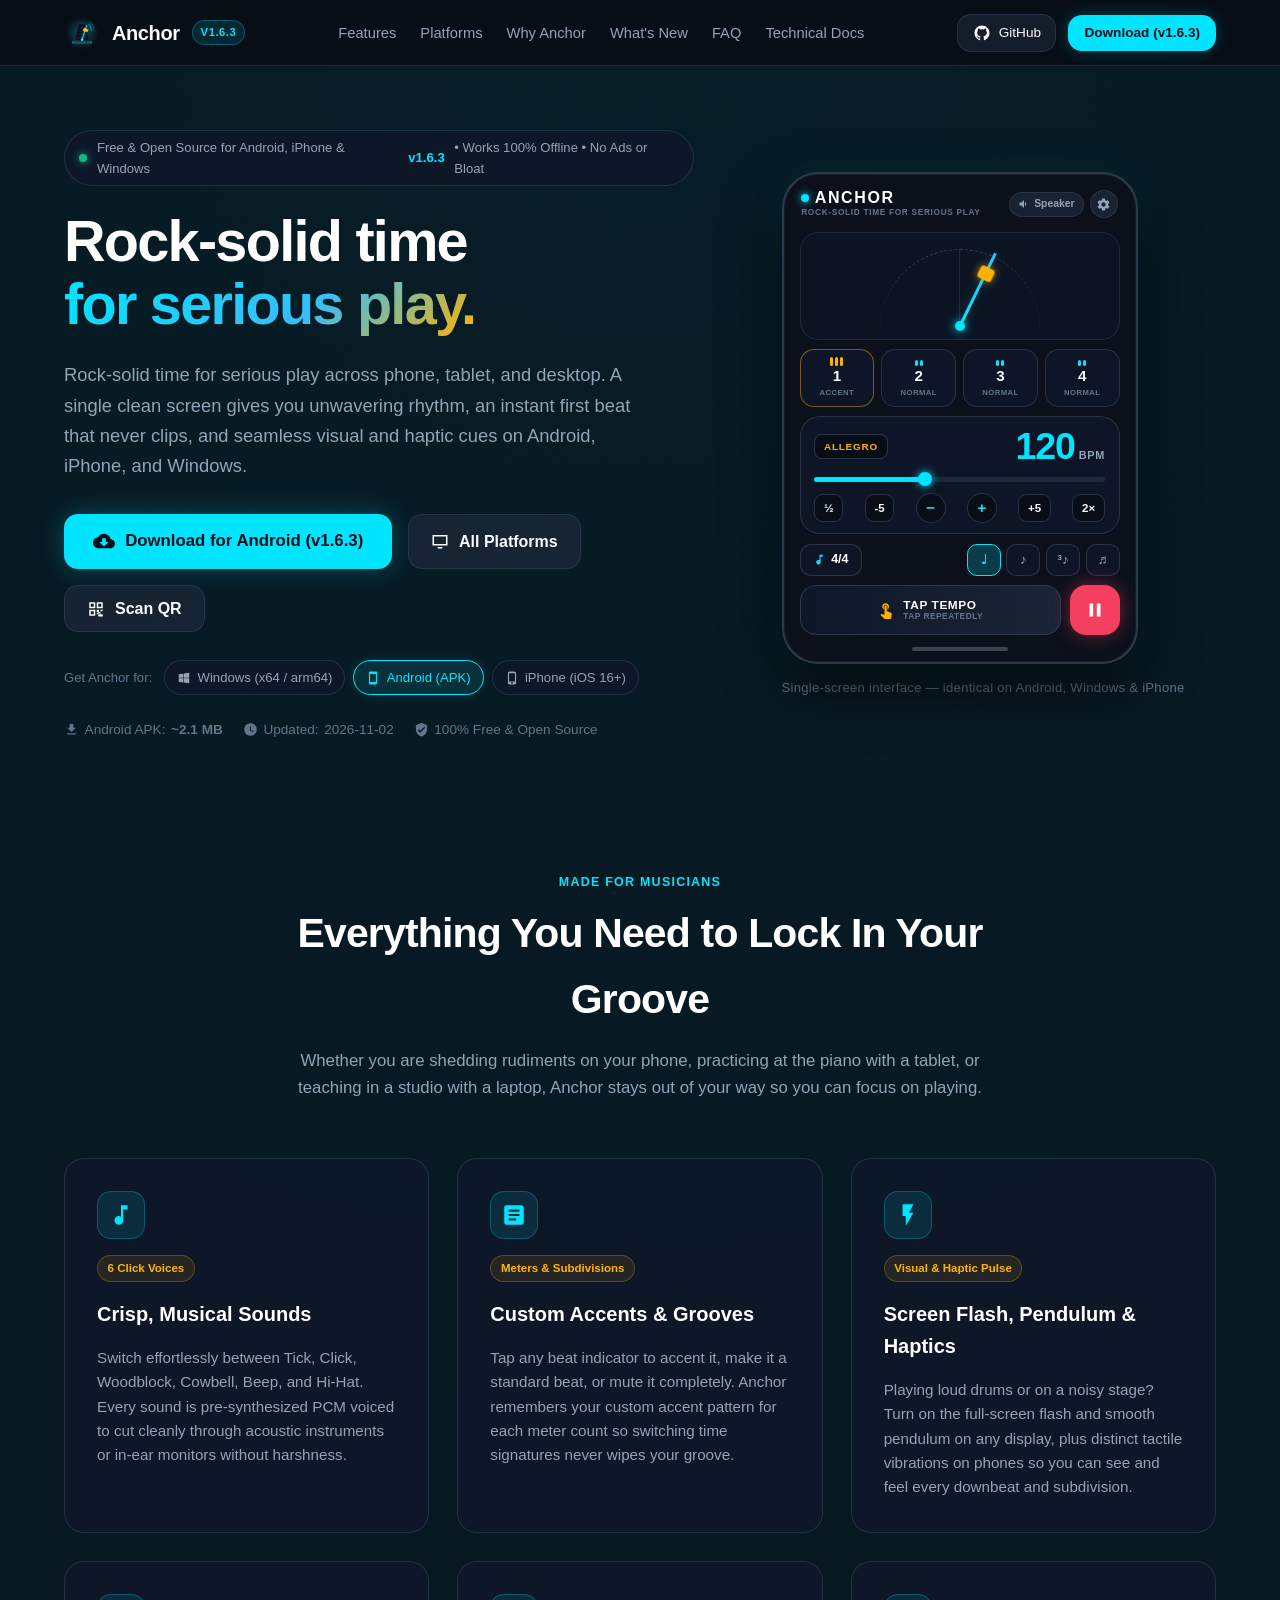
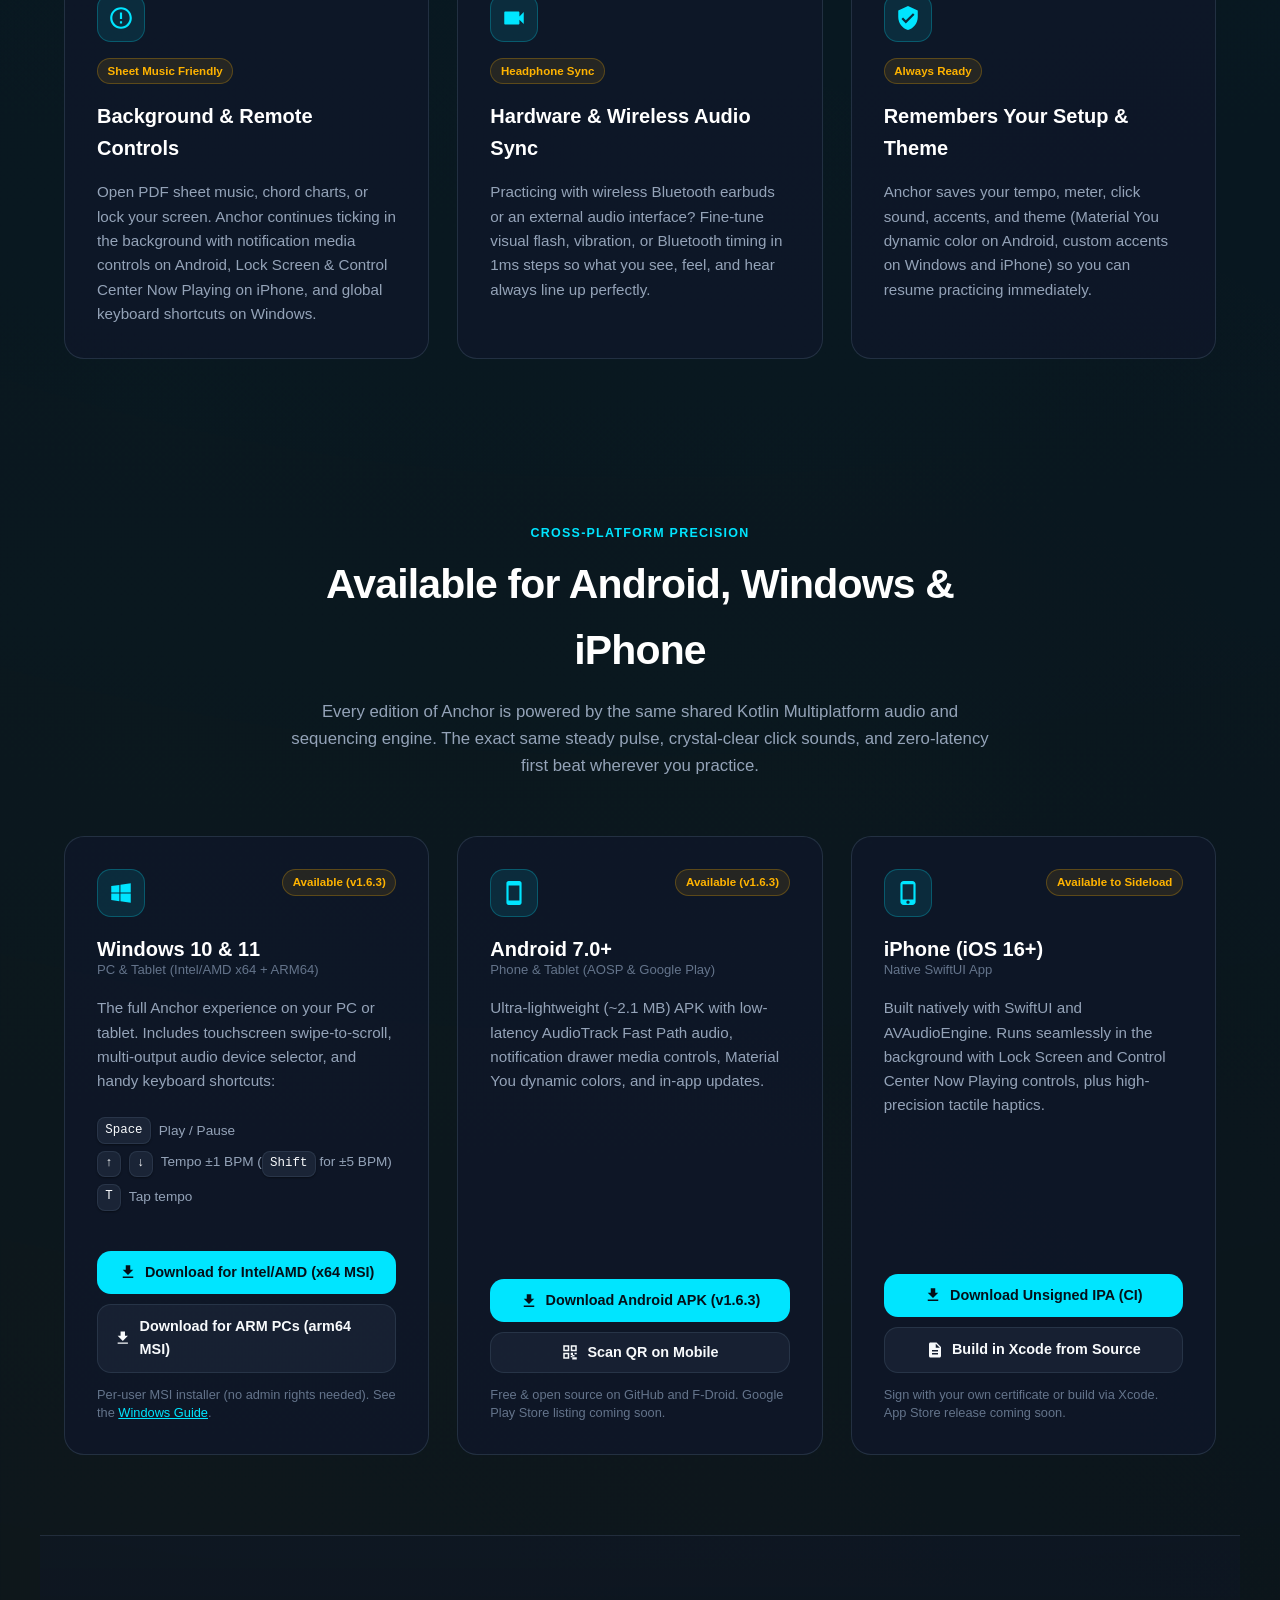
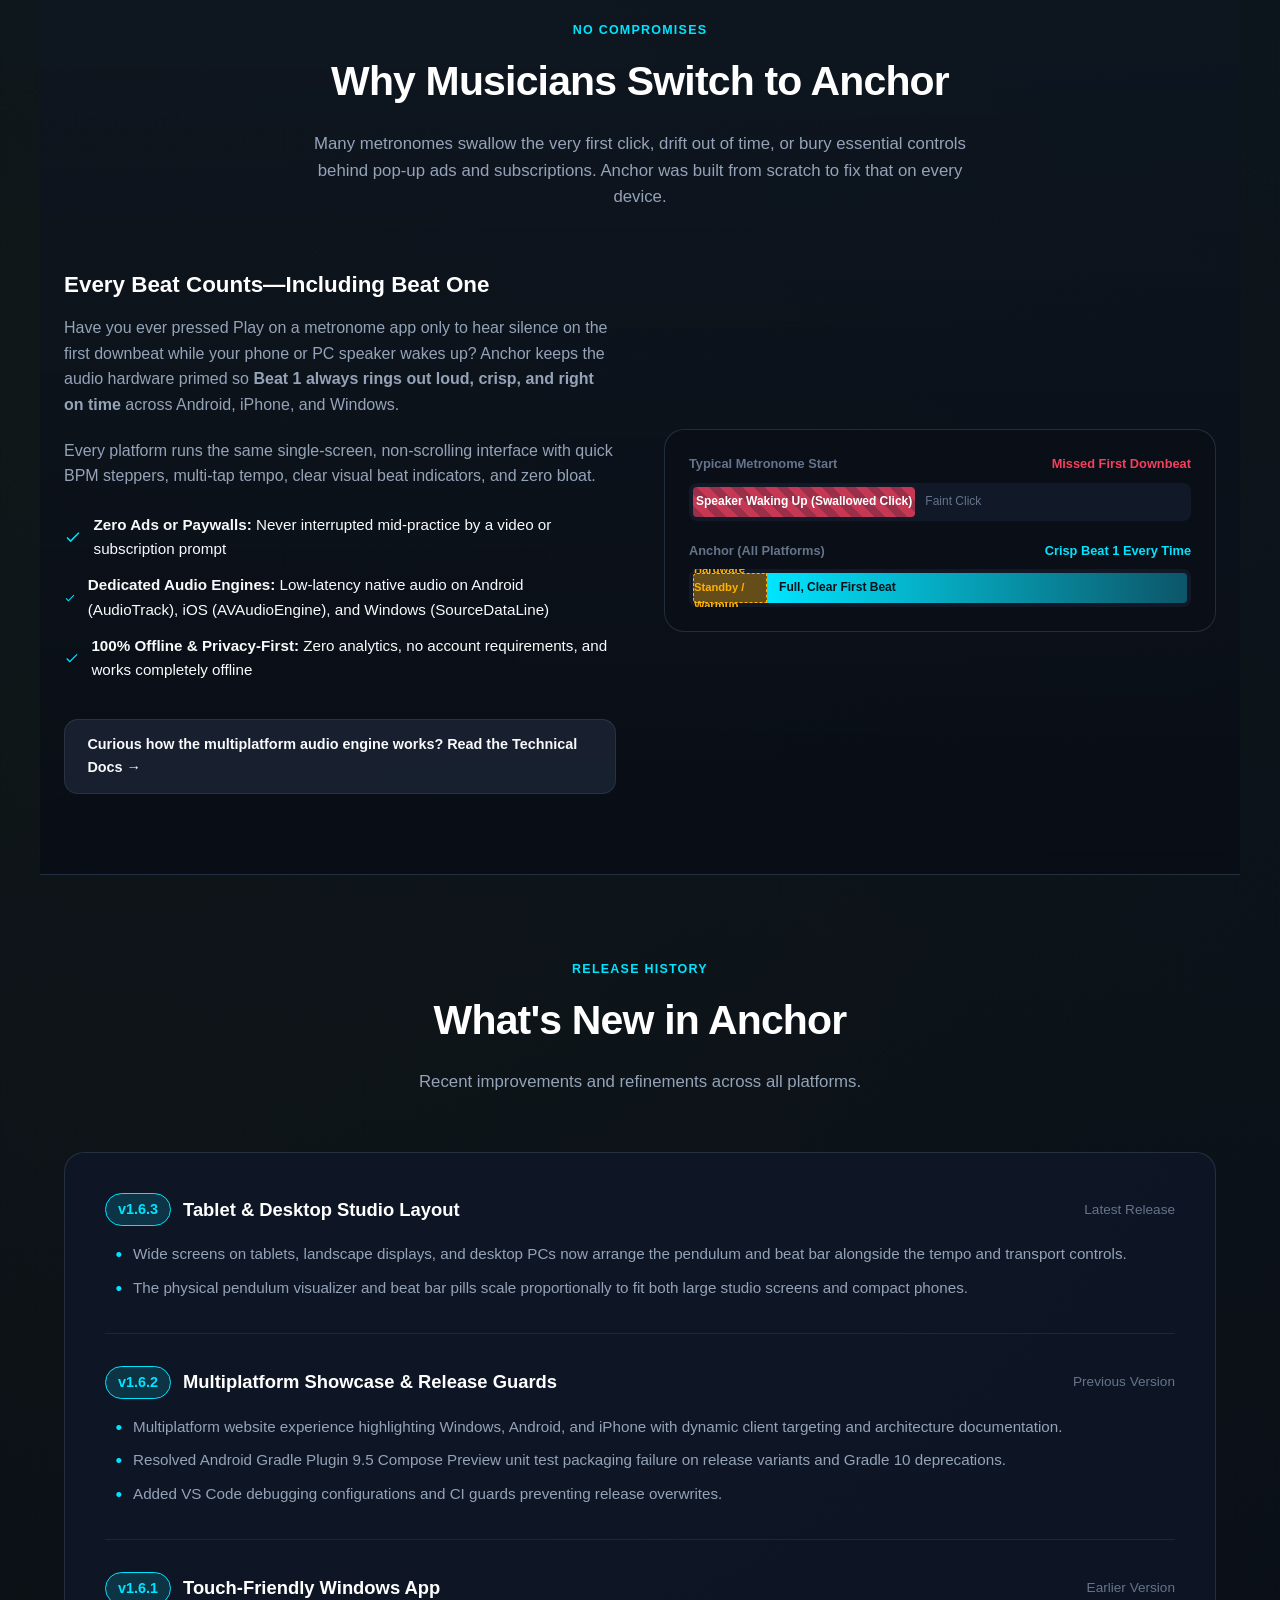
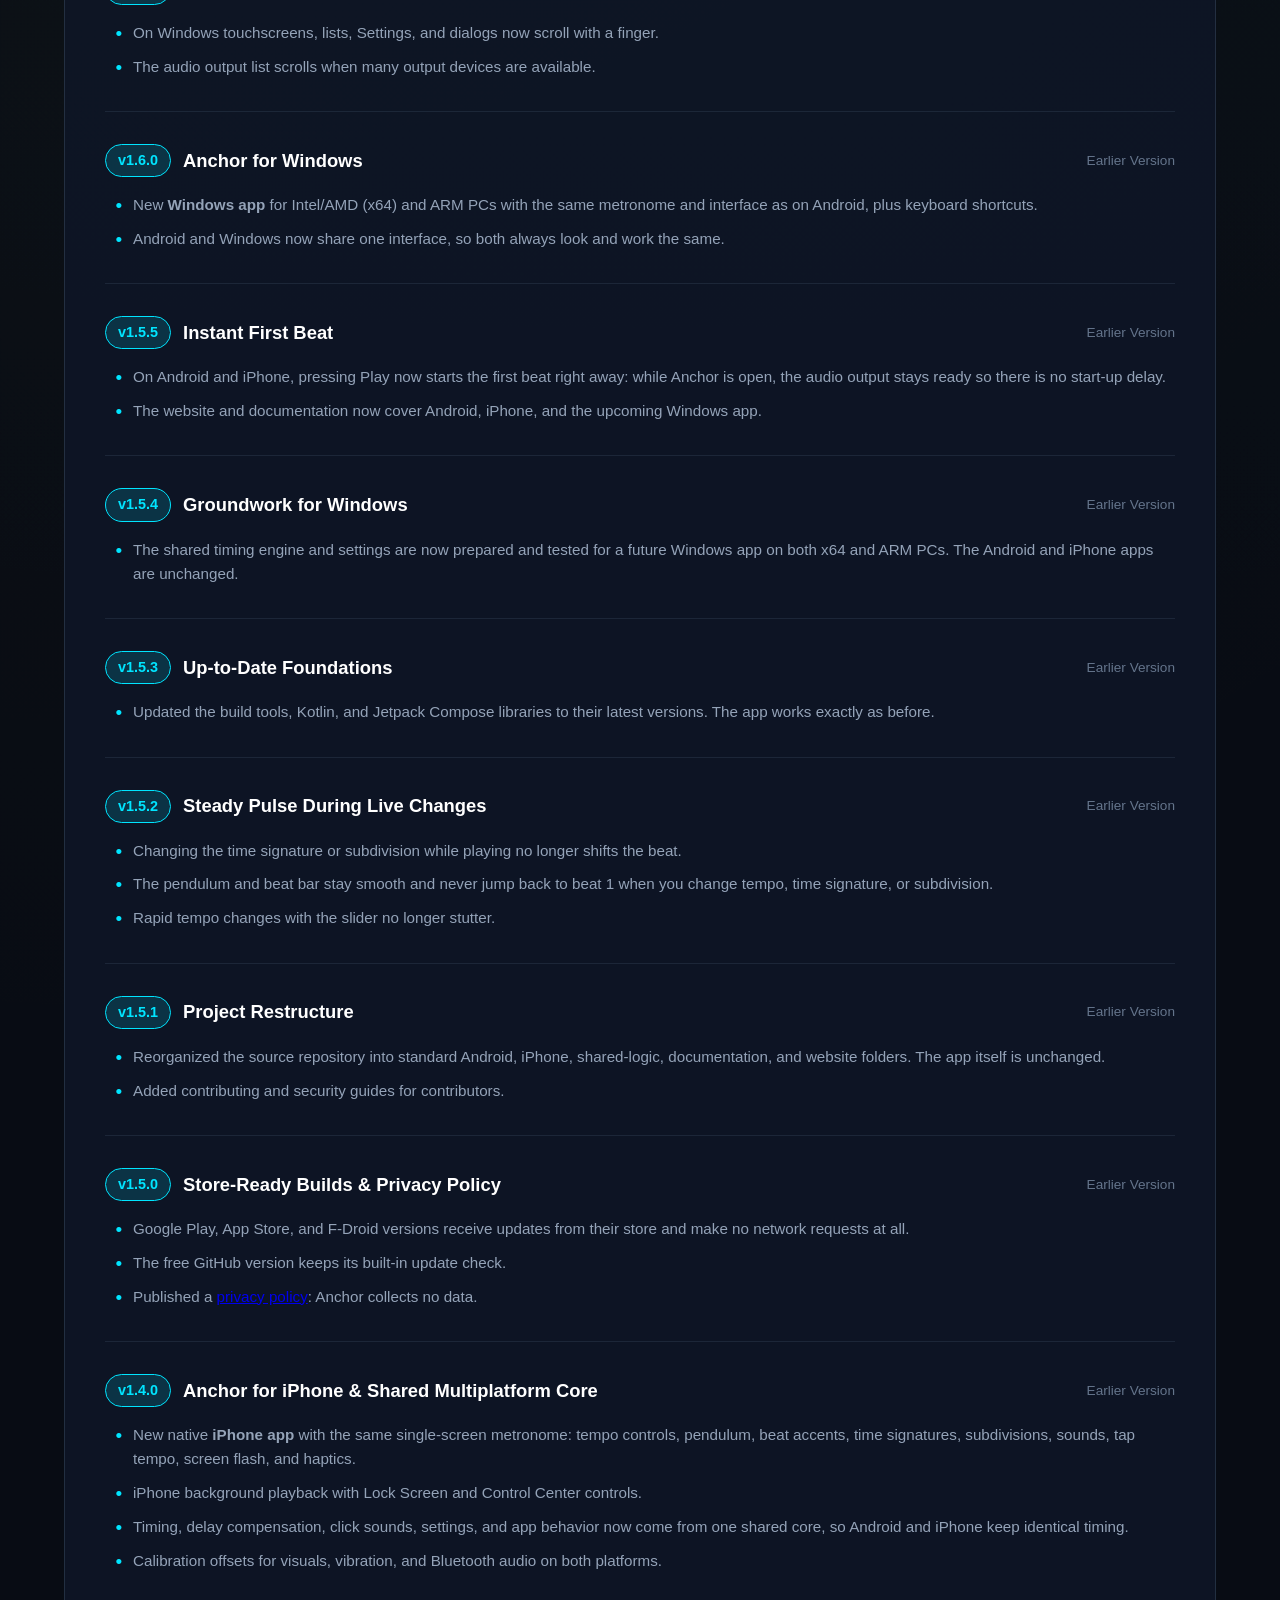
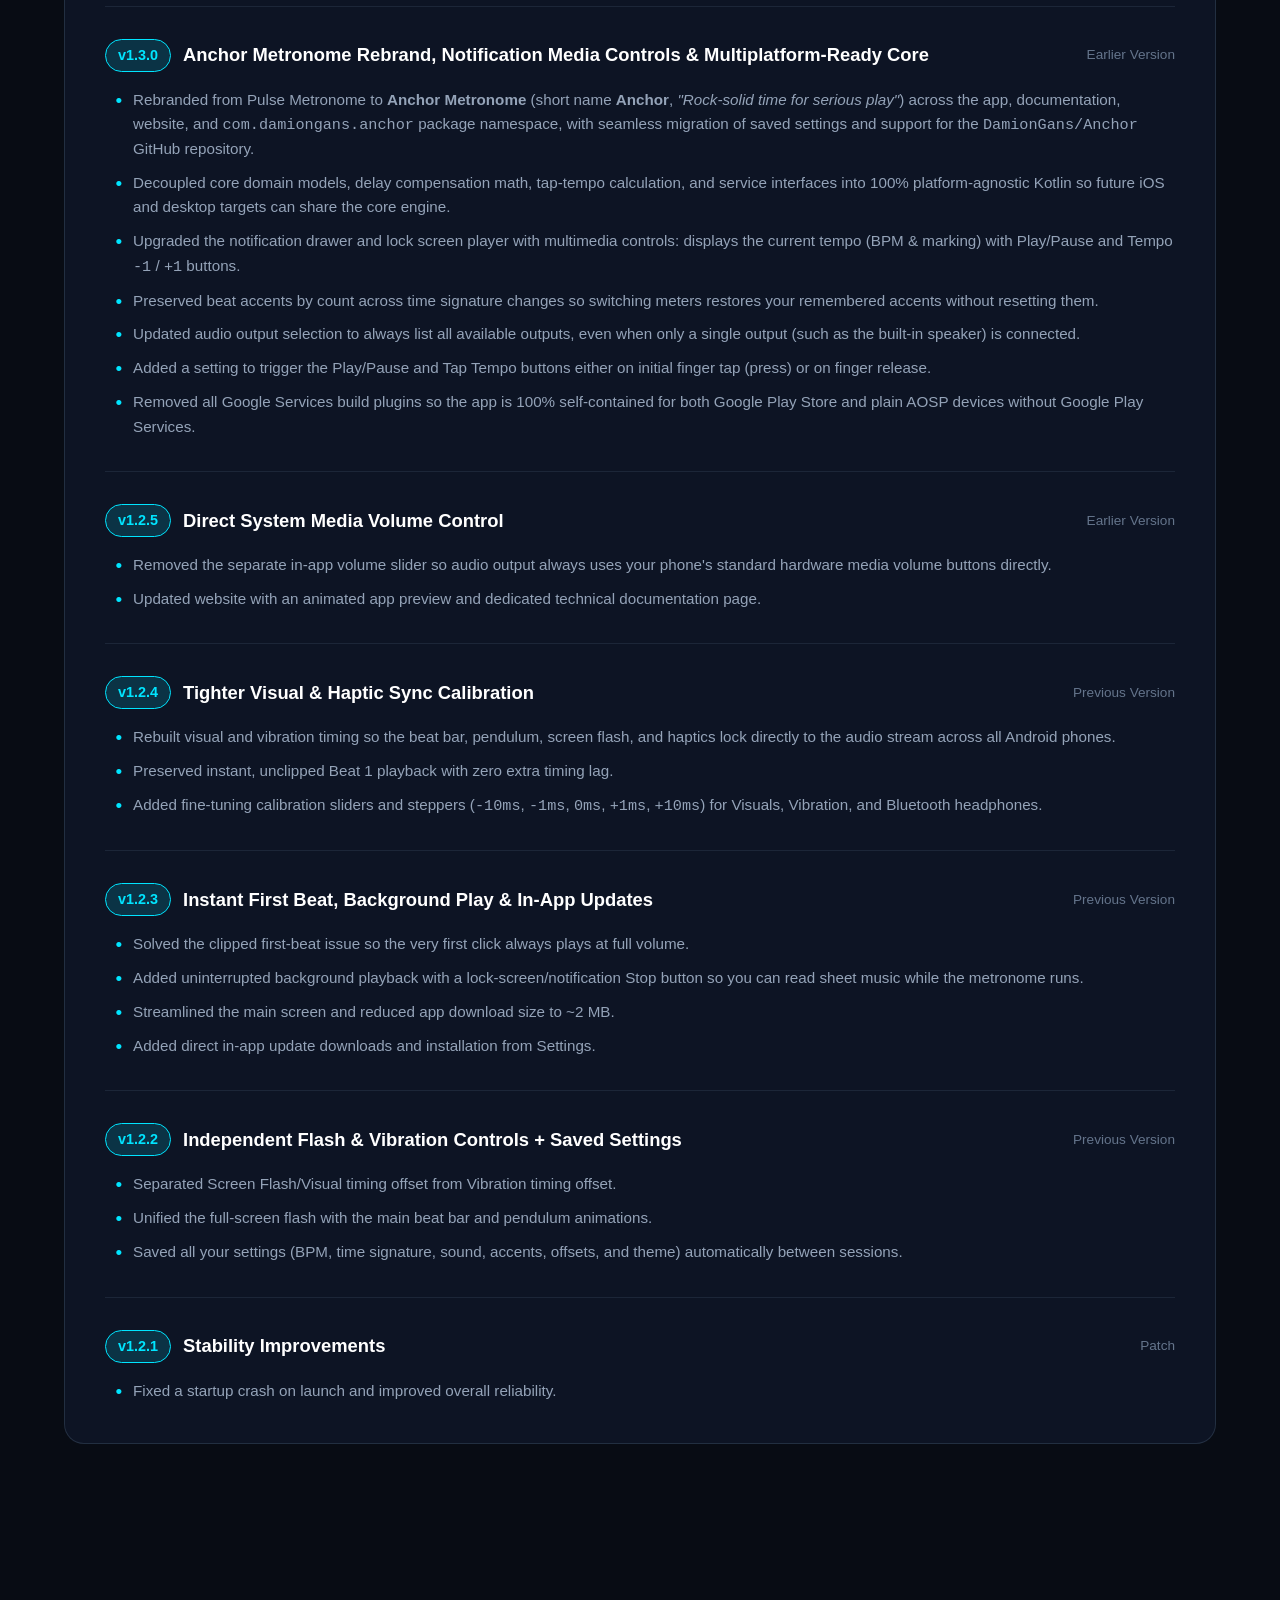
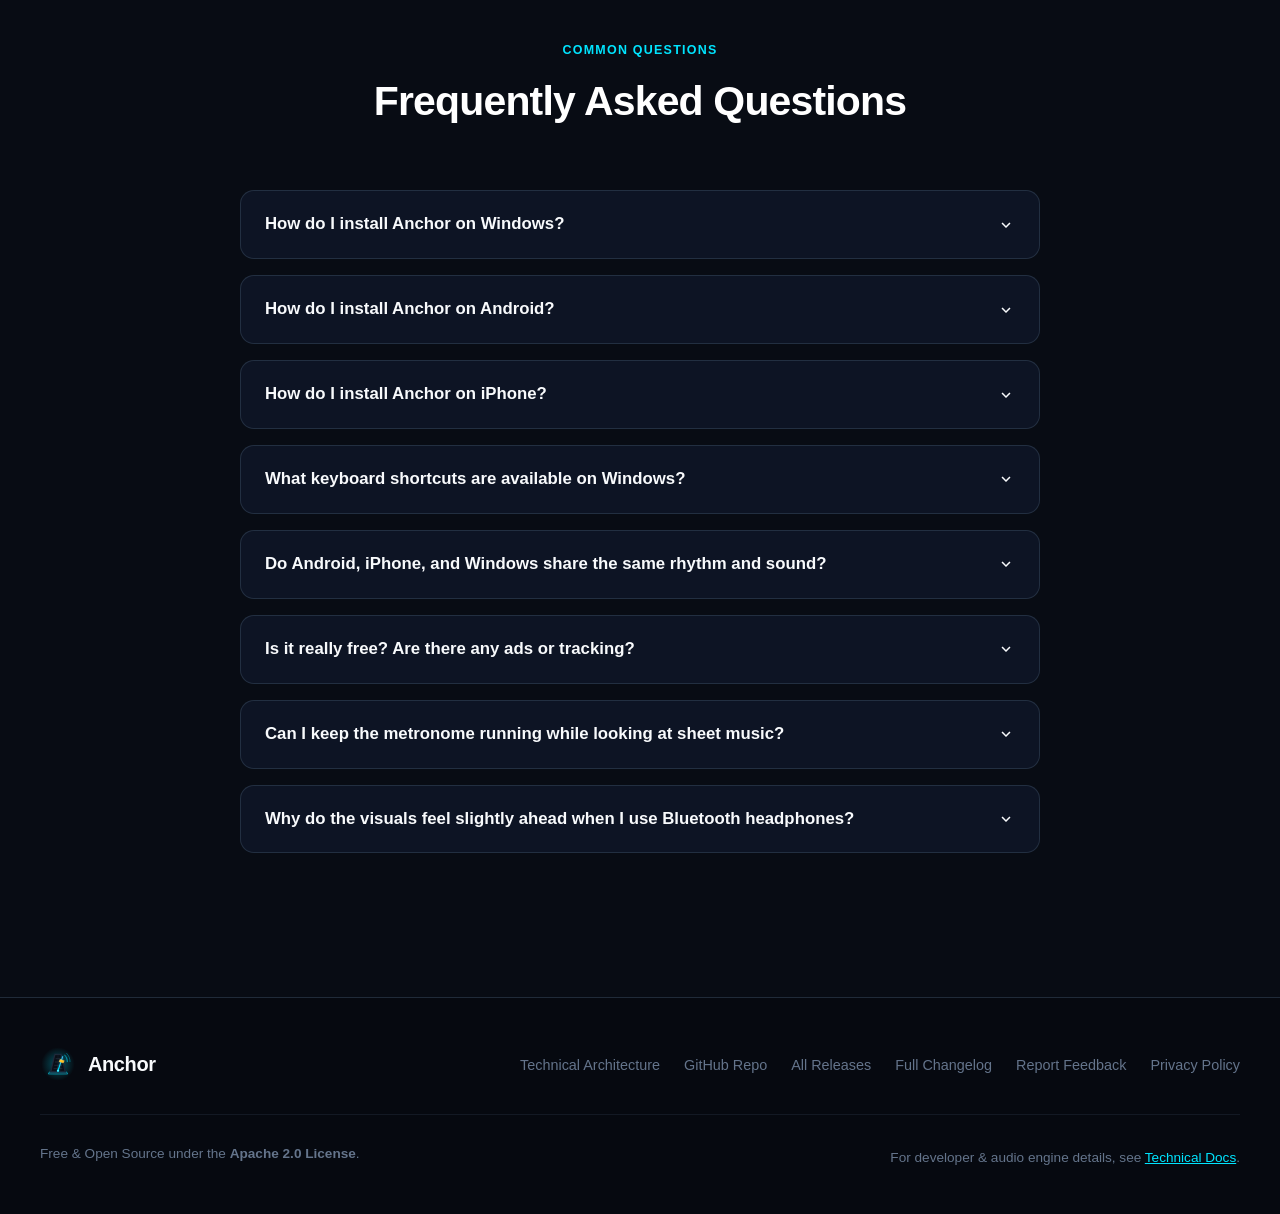
==== website/index.html @ 09582729 "feat(ui): responsive two-pane studio layout for tablets and desktops (v1.6.3)" ====
<!DOCTYPE html>
<html lang="en">
<head>
  <meta charset="UTF-8">
  <meta name="viewport" content="width=device-width, initial-scale=1.0">
  <title>Anchor Metronome | Rock-solid time for serious play</title>
  
  <meta name="description" content="Rock-solid time for serious play. Anchor Metronome is a clean, high-precision metronome for Android, iPhone, and Windows with instant first beat, 6 click voices, pendulum, screen flash, haptics, and wireless headphone sync.">
  <meta name="keywords" content="anchor metronome, anchor, metronome, android metronome, iphone metronome, ios metronome, windows metronome, musician, drummer, guitar, piano, practice, bpm, tap tempo, rhythm, ad-free metronome, aosp">
  <meta name="theme-color" content="#080C14">
  
  <!-- Open Graph / Social Sharing -->
  <meta property="og:type" content="website">
  <meta property="og:title" content="Anchor Metronome — Rock-solid time for serious play">
  <meta property="og:description" content="Rock-solid time for serious play across Android, iPhone, and Windows. No ads, no clutter, no missed first beats.">
  <meta property="og:image" content="assets/anchor-logo.svg">
  
  <!-- Favicon -->
  <link rel="icon" type="image/svg+xml" href="assets/favicon.svg">
  <link rel="stylesheet" href="style.css">
</head>
<body>

  <!-- ========================================================================
       Top Navigation Bar
       ======================================================================== -->
  <header class="navbar">
    <div class="nav-container">
      <a href="#" class="brand">
        <img src="assets/anchor-logo.svg" alt="Anchor Logo" class="brand-icon">
        <span>Anchor</span>
        <span class="brand-tag">v1.6.3</span>
      </a>

      <nav>
        <ul class="nav-links">
          <li><a href="#features" class="nav-link">Features</a></li>
          <li><a href="#platforms" class="nav-link">Platforms</a></li>
          <li><a href="#why-anchor" class="nav-link">Why Anchor</a></li>
          <li><a href="#changelog" class="nav-link">What's New</a></li>
          <li><a href="#faq" class="nav-link">FAQ</a></li>
          <li><a href="architecture.html" class="nav-link">Technical Docs</a></li>
        </ul>
      </nav>

      <div class="nav-actions">
        <a href="https://github.com/DamionGans/Anchor" target="_blank" rel="noopener noreferrer" class="btn-github">
          <svg width="18" height="18" viewBox="0 0 24 24" fill="currentColor">
            <path fill-rule="evenodd" clip-rule="evenodd" d="M12 2C6.477 2 2 6.484 2 12.017c0 4.425 2.865 8.18 6.839 9.504.5.092.682-.217.682-.483 0-.237-.008-.868-.013-1.703-2.782.605-3.369-1.343-3.369-1.343-.454-1.158-1.11-1.466-1.11-1.466-.908-.62.069-.608.069-.608 1.003.07 1.53 1.032 1.53 1.032.892 1.53 2.341 1.088 2.91.832.092-.647.35-1.088.636-1.338-2.22-.253-4.555-1.113-4.555-4.951 0-1.093.39-1.988 1.029-2.688-.103-.253-.446-1.272.098-2.65 0 0 .84-.27 2.75 1.026A9.564 9.564 0 0112 6.844c.85.004 1.705.115 2.504.337 1.909-1.296 2.747-1.027 2.747-1.027.546 1.379.202 2.398.1 2.651.64.7 1.028 1.595 1.028 2.688 0 3.848-2.339 4.695-4.566 4.943.359.309.678.92.678 1.855 0 1.338-.012 2.419-.012 2.747 0 .268.18.58.688.482A10.019 10.019 0 0022 12.017C22 6.484 17.522 2 12 2z"/>
          </svg>
          <span>GitHub</span>
        </a>
        <a id="nav-download-btn" href="#platforms" class="btn-nav-download">
          Download App
        </a>
      </div>
    </div>
  </header>

  <!-- ========================================================================
       Hero Section
       ======================================================================== -->
  <main>
    <section class="hero">
      <div class="hero-content">
        <div class="version-pill">
          <span class="status-dot"></span>
          <span>Free &amp; Open Source for Android, iPhone &amp; Windows</span>
          <span id="version-pill-text" class="pill-version-name">v1.6.3</span>
          <span>• Works 100% Offline • No Ads or Bloat</span>
        </div>

        <h1 class="hero-title">
          Rock-solid time<br>
          <span class="hero-title-accent">for serious play.</span>
        </h1>

        <p class="hero-description">
          Rock-solid time for serious play across phone, tablet, and desktop. A single clean screen gives you unwavering rhythm, an instant first beat that never clips, and seamless visual and haptic cues on Android, iPhone, and Windows.
        </p>

        <div class="hero-cta-group">
          <a id="hero-download-btn" href="https://github.com/DamionGans/Anchor/releases/download/v1.6.3/Anchor-v1.6.3.apk" class="btn-primary">
            <svg width="22" height="22" viewBox="0 0 24 24" fill="currentColor">
              <path d="M19.35 10.04C18.67 6.59 15.64 4 12 4 9.11 4 6.6 5.64 5.35 8.04 2.34 8.36 0 10.91 0 14c0 3.31 2.69 6 6 6h13c2.76 0 5-2.24 5-5 0-2.64-2.05-4.78-4.65-4.96zM17 13l-5 5-5-5h3V9h4v4h3z"/>
            </svg>
            <span class="btn-download-title">Download for Android (v1.6.3)</span>
          </a>

          <a href="#platforms" class="btn-secondary">
            <svg width="18" height="18" viewBox="0 0 24 24" fill="currentColor">
              <path d="M4 6h16v10H4V6zm18-2H2v14h20V4zm-7 16H9v2h6v-2z"/>
            </svg>
            <span>All Platforms</span>
          </a>

          <button id="btn-show-qr" class="btn-secondary" title="Display QR code to scan from phone">
            <svg width="18" height="18" viewBox="0 0 24 24" fill="currentColor">
              <path d="M3 3h8v8H3zm2 2v4h4V5zm8-2h8v8h-8zm2 2v4h4V5zM3 13h8v8H3zm2 2v4h4v-4zm13-2h3v2h-3zm-5 0h3v3h-3zm2 3h3v2h-3zm3 3h3v3h-3zm-3 0h3v3h-3zm-2-2h2v2h-2z"/>
            </svg>
            <span>Scan QR</span>
          </button>
        </div>

        <div class="hero-platform-pills">
          <span class="hero-platform-label">Get Anchor for:</span>
          <a href="#platforms-windows" class="platform-chip" id="chip-windows">
            <svg width="14" height="14" viewBox="0 0 24 24" fill="currentColor"><path d="M3 5.5l7.5-1v7H3v-6zm0 13l7.5 1v-7H3v6zm8.5 1.15L21 21v-8.5h-9.5v7.15zm0-15.3V11.5H21V3l-9.5 1.35z"/></svg>
            <span>Windows (x64 / arm64)</span>
          </a>
          <a href="#platforms-android" class="platform-chip" id="chip-android">
            <svg width="14" height="14" viewBox="0 0 24 24" fill="currentColor"><path d="M17 1.01L7 1c-1.1 0-2 .9-2 2v18c0 1.1.9 2 2 2h10c1.1 0 2-.9 2-2V3c0-1.1-.9-1.99-2-1.99zM17 19H7V5h10v14z"/></svg>
            <span>Android (APK)</span>
          </a>
          <a href="#platforms-ios" class="platform-chip" id="chip-ios">
            <svg width="14" height="14" viewBox="0 0 24 24" fill="currentColor"><path d="M16 1H8C6.34 1 5 2.34 5 4v16c0 1.66 1.34 3 3 3h8c1.66 0 3-1.34 3-3V4c0-1.66-1.34-3-3-3zm-4 21c-.83 0-1.5-.67-1.5-1.5S11.17 19 12 19s1.5.67 1.5 1.5S12.83 22 12 22zm5-4H7V4h10v14z"/></svg>
            <span>iPhone (iOS 16+)</span>
          </a>
        </div>

        <div class="download-meta">
          <span>
            <svg width="15" height="15" viewBox="0 0 24 24" fill="currentColor"><path d="M19 9h-4V3H9v6H5l7 7 7-7zM5 18v2h14v-2H5z"/></svg>
            Android APK: <strong id="release-size-text" class="num">~2.1 MB</strong>
          </span>
          <span>
            <svg width="15" height="15" viewBox="0 0 24 24" fill="currentColor"><path d="M12 2C6.5 2 2 6.5 2 12s4.5 10 10 10 10-4.5 10-10S17.5 2 12 2zm4.2 14.2L11 13V7h1.5v5.2l4.5 2.7-.8 1.3z"/></svg>
            Updated: <span id="release-date-text">November 2026</span>
          </span>
          <span>
            <svg width="15" height="15" viewBox="0 0 24 24" fill="currentColor"><path d="M12 1L3 5v6c0 5.55 3.84 10.74 9 12 5.16-1.26 9-6.45 9-12V5l-9-4zm-2 16l-4-4 1.41-1.41L10 14.17l6.59-6.59L18 9l-8 8z"/></svg>
            100% Free &amp; Open Source
          </span>
        </div>
      </div>

      <!-- ====================================================================
           Animated App Screenshot (Constructed from UI Elements)
           ==================================================================== -->
      <div class="app-preview-wrapper" aria-label="Animated preview of the Anchor app interface" role="img">
        <div>
          <div class="phone-frame">
            <!-- App Top Bar -->
            <div class="mock-topbar">
              <div class="mock-brand-col">
                <div class="mock-brand-row">
                  <span class="mock-brand-dot"></span>
                  <span class="mock-brand-title">ANCHOR</span>
                </div>
                <span class="mock-brand-sub">ROCK-SOLID TIME FOR SERIOUS PLAY</span>
              </div>

              <div class="mock-topbar-right">
                <div class="mock-output-pill">
                  <svg width="12" height="12" viewBox="0 0 24 24" fill="currentColor"><path d="M3 9v6h4l5 5V4L7 9H3zm13.5 3c0-1.77-1.02-3.29-2.5-4.03v8.05c1.48-.73 2.5-2.25 2.5-4.02z"/></svg>
                  <span>Speaker</span>
                </div>
                <div class="mock-settings-btn">
                  <svg width="15" height="15" viewBox="0 0 24 24" fill="currentColor"><path d="M19.14 12.94c.04-.3.06-.61.06-.94 0-.32-.02-.64-.07-.94l2.03-1.58c.18-.14.23-.41.12-.61l-1.92-3.32c-.12-.22-.37-.29-.59-.22l-2.39.96c-.5-.38-1.03-.7-1.62-.94l-.36-2.54c-.04-.24-.24-.41-.48-.41h-3.84c-.24 0-.43.17-.47.41l-.36 2.54c-.59.24-1.13.57-1.62.94l-2.39-.96c-.22-.08-.47 0-.59.22L2.74 8.87c-.12.21-.08.47.12.61l2.03 1.58c-.05.3-.09.63-.09.94s.02.64.07.94l-2.03 1.58c-.18.14-.23.41-.12.61l1.92 3.32c.12.22.37.29.59.22l2.39-.96c.5.38 1.03.7 1.62.94l.36 2.54c.05.24.24.41.48.41h3.84c.24 0 .44-.17.47-.41l.36-2.54c.59-.24 1.13-.56 1.62-.94l2.39.96c.22.08.47 0 .59-.22l1.92-3.32c.12-.22.07-.47-.12-.61l-2.01-1.58zM12 15.6c-1.98 0-3.6-1.62-3.6-3.6s1.62-3.6 3.6-3.6 3.6 1.62 3.6 3.6-1.62 3.6-3.6 3.6z"/></svg>
                </div>
              </div>
            </div>

            <!-- Animated Pendulum Visualizer -->
            <div class="mock-pendulum-card">
              <div class="mock-pendulum-arc"></div>
              <div class="mock-pendulum-center-line"></div>
              <div class="mock-pendulum-arm">
                <div class="mock-pendulum-bob"></div>
              </div>
              <div class="mock-pendulum-pivot"></div>
            </div>

            <!-- Animated 4-Beat Bar -->
            <div class="mock-beat-bar">
              <div class="mock-beat-item beat-1">
                <span class="mock-beat-bars">
                  <i class="bar-tall"></i><i class="bar-tall"></i><i class="bar-tall"></i>
                </span>
                <span class="mock-beat-num num">1</span>
                <span class="mock-beat-tag">ACCENT</span>
              </div>
              <div class="mock-beat-item beat-2">
                <span class="mock-beat-bars">
                  <i class="bar-mid"></i><i class="bar-mid"></i>
                </span>
                <span class="mock-beat-num num">2</span>
                <span class="mock-beat-tag">NORMAL</span>
              </div>
              <div class="mock-beat-item beat-3">
                <span class="mock-beat-bars">
                  <i class="bar-mid"></i><i class="bar-mid"></i>
                </span>
                <span class="mock-beat-num num">3</span>
                <span class="mock-beat-tag">NORMAL</span>
              </div>
              <div class="mock-beat-item beat-4">
                <span class="mock-beat-bars">
                  <i class="bar-mid"></i><i class="bar-mid"></i>
                </span>
                <span class="mock-beat-num num">4</span>
                <span class="mock-beat-tag">NORMAL</span>
              </div>
            </div>

            <!-- Tempo Controls Surface -->
            <div class="mock-tempo-card">
              <div class="mock-tempo-header">
                <span class="mock-tempo-marking">ALLEGRO</span>
                <div class="mock-bpm-readout">
                  <span class="mock-bpm-digits num">120</span>
                  <span class="mock-bpm-unit">BPM</span>
                </div>
              </div>

              <div class="mock-slider-track">
                <div class="mock-slider-fill"></div>
                <div class="mock-slider-thumb"></div>
              </div>

              <div class="mock-stepper-row">
                <span class="mock-step-pill num">½</span>
                <span class="mock-step-pill num">-5</span>
                <span class="mock-step-circle">−</span>
                <span class="mock-step-circle">+</span>
                <span class="mock-step-pill num">+5</span>
                <span class="mock-step-pill num">2×</span>
              </div>
            </div>

            <!-- Time Signature & Subdivisions Row -->
            <div class="mock-meter-row">
              <div class="mock-timesig-pill">
                <svg width="13" height="13" viewBox="0 0 24 24" fill="#00E5FF"><path d="M12 3v10.55c-.59-.34-1.27-.55-2-.55-2.21 0-4 1.79-4 4s1.79 4 4 4 4-1.79 4-4V7h4V3h-6z"/></svg>
                <span class="num">4/4</span>
              </div>

              <div class="mock-sub-group">
                <span class="mock-sub-pill active">♩</span>
                <span class="mock-sub-pill">♪</span>
                <span class="mock-sub-pill">³♪</span>
                <span class="mock-sub-pill">♬</span>
              </div>
            </div>

            <!-- Bottom Deck: Tap Tempo & Play/Pause -->
            <div class="mock-bottom-deck">
              <div class="mock-tap-pad">
                <svg width="18" height="18" viewBox="0 0 24 24" fill="#FFB300"><path d="M9 11.24V7.5C9 6.12 10.12 5 11.5 5S14 6.12 14 7.5v3.74c1.21-.81 2-2.18 2-3.74C16 5.01 13.99 3 11.5 3S7 5.01 7 7.5c0 1.56.79 2.93 2 3.74zm9.84 4.63l-4.54-2.26c-.17-.07-.35-.11-.54-.11H13v-6c0-.83-.67-1.5-1.5-1.5S10 6.67 10 7.5v10.74l-3.43-.72c-.08-.01-.15-.03-.24-.03-.31 0-.59.13-.79.33l-.79.8 4.94 4.94c.27.27.65.44 1.06.44h6.79c.75 0 1.33-.55 1.44-1.28l.75-5.27c.01-.07.02-.14.02-.2 0-.62-.38-1.16-.91-1.38z"/></svg>
                <div class="mock-tap-text">
                  <strong>TAP TEMPO</strong>
                  <span>TAP REPEATEDLY</span>
                </div>
              </div>

              <div class="mock-play-fab">
                <svg width="22" height="22" viewBox="0 0 24 24" fill="currentColor">
                  <path d="M6 19h4V5H6v14zm8-14v14h4V5h-4z"/>
                </svg>
              </div>
            </div>

            <!-- Gesture Pill -->
            <div class="mock-home-indicator"></div>
          </div>
          <div class="preview-caption">Single-screen interface — identical on Android, Windows &amp; iPhone</div>
        </div>
      </div>
    </section>

    <!-- ========================================================================
         Core Musician Features Grid
         ======================================================================== -->
    <section id="features" class="section">
      <div class="section-header">
        <span class="section-tag">Made for Musicians</span>
        <h2 class="section-title">Everything You Need to Lock In Your Groove</h2>
        <p class="section-subtitle">
          Whether you are shedding rudiments on your phone, practicing at the piano with a tablet, or teaching in a studio with a laptop, Anchor stays out of your way so you can focus on playing.
        </p>
      </div>

      <div class="features-grid">
        <!-- Feature 1 -->
        <div class="feature-card">
          <div class="feature-icon-box">
            <svg width="26" height="26" viewBox="0 0 24 24" fill="currentColor">
              <path d="M12 3v10.55c-.59-.34-1.27-.55-2-.55-2.21 0-4 1.79-4 4s1.79 4 4 4 4-1.79 4-4V7h4V3h-6z"/>
            </svg>
          </div>
          <span class="feature-badge">6 Click Voices</span>
          <h3 class="feature-title">Crisp, Musical Sounds</h3>
          <p class="feature-desc">
            Switch effortlessly between Tick, Click, Woodblock, Cowbell, Beep, and Hi-Hat. Every sound is pre-synthesized PCM voiced to cut cleanly through acoustic instruments or in-ear monitors without harshness.
          </p>
        </div>

        <!-- Feature 2 -->
        <div class="feature-card">
          <div class="feature-icon-box">
            <svg width="26" height="26" viewBox="0 0 24 24" fill="currentColor">
              <path d="M19 3H5c-1.1 0-2 .9-2 2v14c0 1.1.9 2 2 2h14c1.1 0 2-.9 2-2V5c0-1.1-.9-2-2-2zm-5 14H7v-2h7v2zm3-4H7v-2h10v2zm0-4H7V7h10v2z"/>
            </svg>
          </div>
          <span class="feature-badge">Meters &amp; Subdivisions</span>
          <h3 class="feature-title">Custom Accents &amp; Grooves</h3>
          <p class="feature-desc">
            Tap any beat indicator to accent it, make it a standard beat, or mute it completely. Anchor remembers your custom accent pattern for each meter count so switching time signatures never wipes your groove.
          </p>
        </div>

        <!-- Feature 3 -->
        <div class="feature-card">
          <div class="feature-icon-box">
            <svg width="26" height="26" viewBox="0 0 24 24" fill="currentColor">
              <path d="M7 2v11h3v9l7-12h-4l4-8z"/>
            </svg>
          </div>
          <span class="feature-badge">Visual &amp; Haptic Pulse</span>
          <h3 class="feature-title">Screen Flash, Pendulum &amp; Haptics</h3>
          <p class="feature-desc">
            Playing loud drums or on a noisy stage? Turn on the full-screen flash and smooth pendulum on any display, plus distinct tactile vibrations on phones so you can see and feel every downbeat and subdivision.
          </p>
        </div>

        <!-- Feature 4 -->
        <div class="feature-card">
          <div class="feature-icon-box">
            <svg width="26" height="26" viewBox="0 0 24 24" fill="currentColor">
              <path d="M12 2C6.48 2 2 6.48 2 12s4.48 10 10 10 10-4.48 10-10S17.52 2 12 2zm0 18c-4.41 0-8-3.59-8-8s3.59-8 8-8 8 3.59 8 8-3.59 8-8 8zm-1-13h2v6h-2zm0 8h2v2h-2z"/>
            </svg>
          </div>
          <span class="feature-badge">Sheet Music Friendly</span>
          <h3 class="feature-title">Background &amp; Remote Controls</h3>
          <p class="feature-desc">
            Open PDF sheet music, chord charts, or lock your screen. Anchor continues ticking in the background with notification media controls on Android, Lock Screen &amp; Control Center Now Playing on iPhone, and global keyboard shortcuts on Windows.
          </p>
        </div>

        <!-- Feature 5 -->
        <div class="feature-card">
          <div class="feature-icon-box">
            <svg width="26" height="26" viewBox="0 0 24 24" fill="currentColor">
              <path d="M17 10.5V7c0-.55-.45-1-1-1H4c-.55 0-1 .45-1 1v10c0 .55.45 1 1 1h12c.55 0 1-.45 1-1v-3.5l4 4v-11l-4 4z"/>
            </svg>
          </div>
          <span class="feature-badge">Headphone Sync</span>
          <h3 class="feature-title">Hardware &amp; Wireless Audio Sync</h3>
          <p class="feature-desc">
            Practicing with wireless Bluetooth earbuds or an external audio interface? Fine-tune visual flash, vibration, or Bluetooth timing in 1ms steps so what you see, feel, and hear always line up perfectly.
          </p>
        </div>

        <!-- Feature 6 -->
        <div class="feature-card">
          <div class="feature-icon-box">
            <svg width="26" height="26" viewBox="0 0 24 24" fill="currentColor">
              <path d="M12 1L3 5v6c0 5.55 3.84 10.74 9 12 5.16-1.26 9-6.45 9-12V5l-9-4zm-2 16l-4-4 1.41-1.41L10 14.17l6.59-6.59L18 9l-8 8z"/>
            </svg>
          </div>
          <span class="feature-badge">Always Ready</span>
          <h3 class="feature-title">Remembers Your Setup &amp; Theme</h3>
          <p class="feature-desc">
            Anchor saves your tempo, meter, click sound, accents, and theme (Material You dynamic color on Android, custom accents on Windows and iPhone) so you can resume practicing immediately.
          </p>
        </div>
      </div>
    </section>

    <!-- ========================================================================
         Platforms & Downloads (Windows, Android, iPhone)
         ======================================================================== -->
    <section id="platforms" class="section">
      <div class="section-header">
        <span class="section-tag">Cross-Platform Precision</span>
        <h2 class="section-title">Available for Android, Windows &amp; iPhone</h2>
        <p class="section-subtitle">
          Every edition of Anchor is powered by the same shared Kotlin Multiplatform audio and sequencing engine. The exact same steady pulse, crystal-clear click sounds, and zero-latency first beat wherever you practice.
        </p>
      </div>

      <div class="features-grid">
        <!-- Platform: Windows -->
        <div id="platforms-windows" class="feature-card platform-card-anchor">
          <div class="platform-card-header">
            <div class="feature-icon-box">
              <svg width="26" height="26" viewBox="0 0 24 24" fill="currentColor">
                <path d="M3 5.5l7.5-1v7H3v-6zm0 13l7.5 1v-7H3v6zm8.5 1.15L21 21v-8.5h-9.5v7.15zm0-15.3V11.5H21V3l-9.5 1.35z"/>
              </svg>
            </div>
            <span class="feature-badge">Available (v1.6.3)</span>
          </div>

          <div>
            <h3 class="feature-title">Windows 10 &amp; 11</h3>
            <div class="platform-card-subtitle">PC &amp; Tablet (Intel/AMD x64 + ARM64)</div>
          </div>

          <p class="feature-desc">
            The full Anchor experience on your PC or tablet. Includes touchscreen swipe-to-scroll, multi-output audio device selector, and handy keyboard shortcuts:
          </p>

          <div class="kbd-shortcuts-list">
            <div class="kbd-row">
              <span class="kbd-key">Space</span>
              <span>Play / Pause</span>
            </div>
            <div class="kbd-row">
              <span class="kbd-key">↑</span> <span class="kbd-key">↓</span>
              <span>Tempo ±1 BPM (<span class="kbd-key">Shift</span> for ±5 BPM)</span>
            </div>
            <div class="kbd-row">
              <span class="kbd-key">T</span>
              <span>Tap tempo</span>
            </div>
          </div>

          <div class="platform-action-group">
            <a id="win-x64-download" href="https://github.com/DamionGans/Anchor/releases/download/v1.6.3/Anchor-v1.6.3-windows-x64.msi" class="btn-platform-action">
              <svg width="18" height="18" viewBox="0 0 24 24" fill="currentColor"><path d="M19 9h-4V3H9v6H5l7 7 7-7zM5 18v2h14v-2H5z"/></svg>
              <span>Download for Intel/AMD (x64 MSI)</span>
            </a>
            <a id="win-arm64-download" href="https://github.com/DamionGans/Anchor/releases/download/v1.6.3/Anchor-v1.6.3-windows-arm64.msi" class="btn-platform-action btn-outline">
              <svg width="18" height="18" viewBox="0 0 24 24" fill="currentColor"><path d="M19 9h-4V3H9v6H5l7 7 7-7zM5 18v2h14v-2H5z"/></svg>
              <span>Download for ARM PCs (arm64 MSI)</span>
            </a>
            <div class="platform-store-note">
              Per-user MSI installer (no admin rights needed). See the <a href="https://github.com/DamionGans/Anchor/blob/main/docs/windows.md" style="color: var(--primary-cyan);">Windows Guide</a>.
            </div>
          </div>
        </div>

        <!-- Platform: Android -->
        <div id="platforms-android" class="feature-card platform-card-anchor">
          <div class="platform-card-header">
            <div class="feature-icon-box">
              <svg width="26" height="26" viewBox="0 0 24 24" fill="currentColor">
                <path d="M17 1.01L7 1c-1.1 0-2 .9-2 2v18c0 1.1.9 2 2 2h10c1.1 0 2-.9 2-2V3c0-1.1-.9-1.99-2-1.99zM17 19H7V5h10v14z"/>
              </svg>
            </div>
            <span class="feature-badge">Available (v1.6.3)</span>
          </div>

          <div>
            <h3 class="feature-title">Android 7.0+</h3>
            <div class="platform-card-subtitle">Phone &amp; Tablet (AOSP &amp; Google Play)</div>
          </div>

          <p class="feature-desc">
            Ultra-lightweight (~2.1 MB) APK with low-latency AudioTrack Fast Path audio, notification drawer media controls, Material You dynamic colors, and in-app updates.
          </p>

          <div class="platform-action-group">
            <a id="android-card-download" href="https://github.com/DamionGans/Anchor/releases/download/v1.6.3/Anchor-v1.6.3.apk" class="btn-platform-action">
              <svg width="18" height="18" viewBox="0 0 24 24" fill="currentColor"><path d="M19 9h-4V3H9v6H5l7 7 7-7zM5 18v2h14v-2H5z"/></svg>
              <span>Download Android APK (v1.6.3)</span>
            </a>
            <button class="btn-platform-action btn-outline btn-card-qr">
              <svg width="18" height="18" viewBox="0 0 24 24" fill="currentColor"><path d="M3 3h8v8H3zm2 2v4h4V5zm8-2h8v8h-8zm2 2v4h4V5zM3 13h8v8H3zm2 2v4h4v-4zm13-2h3v2h-3zm-5 0h3v3h-3zm2 3h3v2h-3zm3 3h3v3h-3zm-3 0h3v3h-3zm-2-2h2v2h-2z"/></svg>
              <span>Scan QR on Mobile</span>
            </button>
            <div class="platform-store-note">
              Free &amp; open source on GitHub and F-Droid. Google Play Store listing coming soon.
            </div>
          </div>
        </div>

        <!-- Platform: iPhone -->
        <div id="platforms-ios" class="feature-card platform-card-anchor">
          <div class="platform-card-header">
            <div class="feature-icon-box">
              <svg width="26" height="26" viewBox="0 0 24 24" fill="currentColor">
                <path d="M16 1H8C6.34 1 5 2.34 5 4v16c0 1.66 1.34 3 3 3h8c1.66 0 3-1.34 3-3V4c0-1.66-1.34-3-3-3zm-4 21c-.83 0-1.5-.67-1.5-1.5S11.17 19 12 19s1.5.67 1.5 1.5S12.83 22 12 22zm5-4H7V4h10v14z"/>
              </svg>
            </div>
            <span class="feature-badge">Available to Sideload</span>
          </div>

          <div>
            <h3 class="feature-title">iPhone (iOS 16+)</h3>
            <div class="platform-card-subtitle">Native SwiftUI App</div>
          </div>

          <p class="feature-desc">
            Built natively with SwiftUI and AVAudioEngine. Runs seamlessly in the background with Lock Screen and Control Center Now Playing controls, plus high-precision tactile haptics.
          </p>

          <div class="platform-action-group">
            <a href="https://github.com/DamionGans/Anchor/actions/workflows/ios.yml" target="_blank" rel="noopener noreferrer" class="btn-platform-action">
              <svg width="18" height="18" viewBox="0 0 24 24" fill="currentColor"><path d="M19 9h-4V3H9v6H5l7 7 7-7zM5 18v2h14v-2H5z"/></svg>
              <span>Download Unsigned IPA (CI)</span>
            </a>
            <a href="https://github.com/DamionGans/Anchor/blob/main/docs/distribution.md" target="_blank" rel="noopener noreferrer" class="btn-platform-action btn-outline">
              <svg width="18" height="18" viewBox="0 0 24 24" fill="currentColor"><path d="M14 2H6c-1.1 0-1.99.9-1.99 2L4 20c0 1.1.89 2 1.99 2H18c1.1 0 2-.9 2-2V8l-6-6zm2 16H8v-2h8v2zm0-4H8v-2h8v2zm-3-5V3.5L18.5 9H13z"/></svg>
              <span>Build in Xcode from Source</span>
            </a>
            <div class="platform-store-note">
              Sign with your own certificate or build via Xcode. App Store release coming soon.
            </div>
          </div>
        </div>
      </div>
    </section>

    <!-- ========================================================================
         Why Musicians Choose Anchor
         ======================================================================== -->
    <section id="why-anchor" class="section audio-deepdive">
      <div class="section-header">
        <span class="section-tag">No Compromises</span>
        <h2 class="section-title">Why Musicians Switch to Anchor</h2>
        <p class="section-subtitle">
          Many metronomes swallow the very first click, drift out of time, or bury essential controls behind pop-up ads and subscriptions. Anchor was built from scratch to fix that on every device.
        </p>
      </div>

      <div class="deepdive-grid">
        <div class="deepdive-text">
          <h3 style="font-size: 1.4rem; color: #FFF; margin-bottom: 0.75rem;">Every Beat Counts—Including Beat One</h3>
          <p style="color: var(--text-muted); margin-bottom: 1.25rem;">
            Have you ever pressed Play on a metronome app only to hear silence on the first downbeat while your phone or PC speaker wakes up? Anchor keeps the audio hardware primed so <strong>Beat 1 always rings out loud, crisp, and right on time</strong> across Android, iPhone, and Windows.
          </p>
          <p style="color: var(--text-muted); margin-bottom: 1.5rem;">
            Every platform runs the same single-screen, non-scrolling interface with quick BPM steppers, multi-tap tempo, clear visual beat indicators, and zero bloat.
          </p>

          <ul style="list-style: none; display: flex; flex-direction: column; gap: 0.75rem; margin-bottom: 1.75rem;">
            <li style="display: flex; align-items: center; gap: 0.75rem; color: var(--text-main); font-size: 0.95rem;">
              <svg width="20" height="20" viewBox="0 0 24 24" fill="#00E5FF"><path d="M9 16.17L4.83 12l-1.42 1.41L9 19 21 7l-1.41-1.41z"/></svg>
              <span><strong>Zero Ads or Paywalls:</strong> Never interrupted mid-practice by a video or subscription prompt</span>
            </li>
            <li style="display: flex; align-items: center; gap: 0.75rem; color: var(--text-main); font-size: 0.95rem;">
              <svg width="20" height="20" viewBox="0 0 24 24" fill="#00E5FF"><path d="M9 16.17L4.83 12l-1.42 1.41L9 19 21 7l-1.41-1.41z"/></svg>
              <span><strong>Dedicated Audio Engines:</strong> Low-latency native audio on Android (AudioTrack), iOS (AVAudioEngine), and Windows (SourceDataLine)</span>
            </li>
            <li style="display: flex; align-items: center; gap: 0.75rem; color: var(--text-main); font-size: 0.95rem;">
              <svg width="20" height="20" viewBox="0 0 24 24" fill="#00E5FF"><path d="M9 16.17L4.83 12l-1.42 1.41L9 19 21 7l-1.41-1.41z"/></svg>
              <span><strong>100% Offline &amp; Privacy-First:</strong> Zero analytics, no account requirements, and works completely offline</span>
            </li>
          </ul>

          <div style="padding-top: 0.5rem;">
            <a href="architecture.html" class="btn-secondary" style="display: inline-flex; align-items: center; gap: 0.5rem; text-decoration: none; font-size: 0.9rem;">
              <span>Curious how the multiplatform audio engine works? Read the Technical Docs →</span>
            </a>
          </div>
        </div>

        <div class="waveform-diagram">
          <div class="diagram-row">
            <div class="diagram-label">
              <span>Typical Metronome Start</span>
              <span style="color: var(--accent-rose);">Missed First Downbeat</span>
            </div>
            <div class="diagram-bar-container">
              <div class="diagram-bar-bad">Speaker Waking Up (Swallowed Click)</div>
              <div style="flex: 1; padding-left: 10px; color: var(--text-dim); font-size: 0.75rem;">Faint Click</div>
            </div>
          </div>

          <div class="diagram-row">
            <div class="diagram-label">
              <span>Anchor (All Platforms)</span>
              <span style="color: var(--primary-cyan);">Crisp Beat 1 Every Time</span>
            </div>
            <div class="diagram-bar-container">
              <div class="diagram-bar-good-warmup">Hardware Standby / Warmup</div>
              <div class="diagram-bar-good-attack">Full, Clear First Beat</div>
            </div>
          </div>
        </div>
      </div>
    </section>

    <!-- ========================================================================
         Changelog Section
         ======================================================================== -->
    <section id="changelog" class="section">
      <div class="section-header">
        <span class="section-tag">Release History</span>
        <h2 class="section-title">What's New in Anchor</h2>
        <p class="section-subtitle">
          Recent improvements and refinements across all platforms.
        </p>
      </div>

      <div class="changelog-card">
        <!-- Release v1.6.3 -->
        <div class="release-entry">
          <div class="release-header">
            <div class="release-tag-group">
              <span class="release-badge">v1.6.3</span>
              <span class="release-title-text">Tablet &amp; Desktop Studio Layout</span>
            </div>
            <span class="release-date">Latest Release</span>
          </div>
          <ul class="release-list">
            <li>Wide screens on tablets, landscape displays, and desktop PCs now arrange the pendulum and beat bar alongside the tempo and transport controls.</li>
            <li>The physical pendulum visualizer and beat bar pills scale proportionally to fit both large studio screens and compact phones.</li>
          </ul>
        </div>

        <!-- Release v1.6.2 -->
        <div class="release-entry">
          <div class="release-header">
            <div class="release-tag-group">
              <span class="release-badge">v1.6.2</span>
              <span class="release-title-text">Multiplatform Showcase & Release Guards</span>
            </div>
            <span class="release-date">Previous Version</span>
          </div>
          <ul class="release-list">
            <li>Multiplatform website experience highlighting Windows, Android, and iPhone with dynamic client targeting and architecture documentation.</li>
            <li>Resolved Android Gradle Plugin 9.5 Compose Preview unit test packaging failure on release variants and Gradle 10 deprecations.</li>
            <li>Added VS Code debugging configurations and CI guards preventing release overwrites.</li>
          </ul>
        </div>

        <!-- Release v1.6.1 -->
        <div class="release-entry">
          <div class="release-header">
            <div class="release-tag-group">
              <span class="release-badge">v1.6.1</span>
              <span class="release-title-text">Touch-Friendly Windows App</span>
            </div>
            <span class="release-date">Earlier Version</span>
          </div>
          <ul class="release-list">
            <li>On Windows touchscreens, lists, Settings, and dialogs now scroll with a finger.</li>
            <li>The audio output list scrolls when many output devices are available.</li>
          </ul>
        </div>

        <!-- Release v1.6.0 -->
        <div class="release-entry">
          <div class="release-header">
            <div class="release-tag-group">
              <span class="release-badge">v1.6.0</span>
              <span class="release-title-text">Anchor for Windows</span>
            </div>
            <span class="release-date">Earlier Version</span>
          </div>
          <ul class="release-list">
            <li>New <strong>Windows app</strong> for Intel/AMD (x64) and ARM PCs with the same metronome and interface as on Android, plus keyboard shortcuts.</li>
            <li>Android and Windows now share one interface, so both always look and work the same.</li>
          </ul>
        </div>

        <!-- Release v1.5.5 -->
        <div class="release-entry">
          <div class="release-header">
            <div class="release-tag-group">
              <span class="release-badge">v1.5.5</span>
              <span class="release-title-text">Instant First Beat</span>
            </div>
            <span class="release-date">Earlier Version</span>
          </div>
          <ul class="release-list">
            <li>On Android and iPhone, pressing Play now starts the first beat right away: while Anchor is open, the audio output stays ready so there is no start-up delay.</li>
            <li>The website and documentation now cover Android, iPhone, and the upcoming Windows app.</li>
          </ul>
        </div>

        <!-- Release v1.5.4 -->
        <div class="release-entry">
          <div class="release-header">
            <div class="release-tag-group">
              <span class="release-badge">v1.5.4</span>
              <span class="release-title-text">Groundwork for Windows</span>
            </div>
            <span class="release-date">Earlier Version</span>
          </div>
          <ul class="release-list">
            <li>The shared timing engine and settings are now prepared and tested for a future Windows app on both x64 and ARM PCs. The Android and iPhone apps are unchanged.</li>
          </ul>
        </div>

        <!-- Release v1.5.3 -->
        <div class="release-entry">
          <div class="release-header">
            <div class="release-tag-group">
              <span class="release-badge">v1.5.3</span>
              <span class="release-title-text">Up-to-Date Foundations</span>
            </div>
            <span class="release-date">Earlier Version</span>
          </div>
          <ul class="release-list">
            <li>Updated the build tools, Kotlin, and Jetpack Compose libraries to their latest versions. The app works exactly as before.</li>
          </ul>
        </div>

        <!-- Release v1.5.2 -->
        <div class="release-entry">
          <div class="release-header">
            <div class="release-tag-group">
              <span class="release-badge">v1.5.2</span>
              <span class="release-title-text">Steady Pulse During Live Changes</span>
            </div>
            <span class="release-date">Earlier Version</span>
          </div>
          <ul class="release-list">
            <li>Changing the time signature or subdivision while playing no longer shifts the beat.</li>
            <li>The pendulum and beat bar stay smooth and never jump back to beat 1 when you change tempo, time signature, or subdivision.</li>
            <li>Rapid tempo changes with the slider no longer stutter.</li>
          </ul>
        </div>

        <!-- Release v1.5.1 -->
        <div class="release-entry">
          <div class="release-header">
            <div class="release-tag-group">
              <span class="release-badge">v1.5.1</span>
              <span class="release-title-text">Project Restructure</span>
            </div>
            <span class="release-date">Earlier Version</span>
          </div>
          <ul class="release-list">
            <li>Reorganized the source repository into standard Android, iPhone, shared-logic, documentation, and website folders. The app itself is unchanged.</li>
            <li>Added contributing and security guides for contributors.</li>
          </ul>
        </div>

        <!-- Release v1.5.0 -->
        <div class="release-entry">
          <div class="release-header">
            <div class="release-tag-group">
              <span class="release-badge">v1.5.0</span>
              <span class="release-title-text">Store-Ready Builds &amp; Privacy Policy</span>
            </div>
            <span class="release-date">Earlier Version</span>
          </div>
          <ul class="release-list">
            <li>Google Play, App Store, and F-Droid versions receive updates from their store and make no network requests at all.</li>
            <li>The free GitHub version keeps its built-in update check.</li>
            <li>Published a <a href="privacy.html">privacy policy</a>: Anchor collects no data.</li>
          </ul>
        </div>

        <!-- Release v1.4.0 -->
        <div class="release-entry">
          <div class="release-header">
            <div class="release-tag-group">
              <span class="release-badge">v1.4.0</span>
              <span class="release-title-text">Anchor for iPhone &amp; Shared Multiplatform Core</span>
            </div>
            <span class="release-date">Earlier Version</span>
          </div>
          <ul class="release-list">
            <li>New native <strong>iPhone app</strong> with the same single-screen metronome: tempo controls, pendulum, beat accents, time signatures, subdivisions, sounds, tap tempo, screen flash, and haptics.</li>
            <li>iPhone background playback with Lock Screen and Control Center controls.</li>
            <li>Timing, delay compensation, click sounds, settings, and app behavior now come from one shared core, so Android and iPhone keep identical timing.</li>
            <li>Calibration offsets for visuals, vibration, and Bluetooth audio on both platforms.</li>
          </ul>
        </div>

        <!-- Release v1.3.0 -->
        <div class="release-entry">
          <div class="release-header">
            <div class="release-tag-group">
              <span class="release-badge">v1.3.0</span>
              <span class="release-title-text">Anchor Metronome Rebrand, Notification Media Controls &amp; Multiplatform-Ready Core</span>
            </div>
            <span class="release-date">Earlier Version</span>
          </div>
          <ul class="release-list">
            <li>Rebranded from Pulse Metronome to <strong>Anchor Metronome</strong> (short name <strong>Anchor</strong>, <em>"Rock-solid time for serious play"</em>) across the app, documentation, website, and <code>com.damiongans.anchor</code> package namespace, with seamless migration of saved settings and support for the <code>DamionGans/Anchor</code> GitHub repository.</li>
            <li>Decoupled core domain models, delay compensation math, tap-tempo calculation, and service interfaces into 100% platform-agnostic Kotlin so future iOS and desktop targets can share the core engine.</li>
            <li>Upgraded the notification drawer and lock screen player with multimedia controls: displays the current tempo (BPM &amp; marking) with Play/Pause and Tempo <code>-1</code> / <code>+1</code> buttons.</li>
            <li>Preserved beat accents by count across time signature changes so switching meters restores your remembered accents without resetting them.</li>
            <li>Updated audio output selection to always list all available outputs, even when only a single output (such as the built-in speaker) is connected.</li>
            <li>Added a setting to trigger the Play/Pause and Tap Tempo buttons either on initial finger tap (press) or on finger release.</li>
            <li>Removed all Google Services build plugins so the app is 100% self-contained for both Google Play Store and plain AOSP devices without Google Play Services.</li>
          </ul>
        </div>

        <!-- Release v1.2.5 -->
        <div class="release-entry">
          <div class="release-header">
            <div class="release-tag-group">
              <span class="release-badge">v1.2.5</span>
              <span class="release-title-text">Direct System Media Volume Control</span>
            </div>
            <span class="release-date">Earlier Version</span>
          </div>
          <ul class="release-list">
            <li>Removed the separate in-app volume slider so audio output always uses your phone's standard hardware media volume buttons directly.</li>
            <li>Updated website with an animated app preview and dedicated technical documentation page.</li>
          </ul>
        </div>

        <!-- Release v1.2.4 -->
        <div class="release-entry">
          <div class="release-header">
            <div class="release-tag-group">
              <span class="release-badge">v1.2.4</span>
              <span class="release-title-text">Tighter Visual &amp; Haptic Sync Calibration</span>
            </div>
            <span class="release-date">Previous Version</span>
          </div>
          <ul class="release-list">
            <li>Rebuilt visual and vibration timing so the beat bar, pendulum, screen flash, and haptics lock directly to the audio stream across all Android phones.</li>
            <li>Preserved instant, unclipped Beat 1 playback with zero extra timing lag.</li>
            <li>Added fine-tuning calibration sliders and steppers (<code>-10ms</code>, <code>-1ms</code>, <code>0ms</code>, <code>+1ms</code>, <code>+10ms</code>) for Visuals, Vibration, and Bluetooth headphones.</li>
          </ul>
        </div>

        <!-- Release v1.2.3 -->
        <div class="release-entry">
          <div class="release-header">
            <div class="release-tag-group">
              <span class="release-badge">v1.2.3</span>
              <span class="release-title-text">Instant First Beat, Background Play &amp; In-App Updates</span>
            </div>
            <span class="release-date">Previous Version</span>
          </div>
          <ul class="release-list">
            <li>Solved the clipped first-beat issue so the very first click always plays at full volume.</li>
            <li>Added uninterrupted background playback with a lock-screen/notification Stop button so you can read sheet music while the metronome runs.</li>
            <li>Streamlined the main screen and reduced app download size to ~2 MB.</li>
            <li>Added direct in-app update downloads and installation from Settings.</li>
          </ul>
        </div>

        <!-- Release v1.2.2 -->
        <div class="release-entry">
          <div class="release-header">
            <div class="release-tag-group">
              <span class="release-badge">v1.2.2</span>
              <span class="release-title-text">Independent Flash &amp; Vibration Controls + Saved Settings</span>
            </div>
            <span class="release-date">Previous Version</span>
          </div>
          <ul class="release-list">
            <li>Separated Screen Flash/Visual timing offset from Vibration timing offset.</li>
            <li>Unified the full-screen flash with the main beat bar and pendulum animations.</li>
            <li>Saved all your settings (BPM, time signature, sound, accents, offsets, and theme) automatically between sessions.</li>
          </ul>
        </div>

        <!-- Release v1.2.1 -->
        <div class="release-entry">
          <div class="release-header">
            <div class="release-tag-group">
              <span class="release-badge">v1.2.1</span>
              <span class="release-title-text">Stability Improvements</span>
            </div>
            <span class="release-date">Patch</span>
          </div>
          <ul class="release-list">
            <li>Fixed a startup crash on launch and improved overall reliability.</li>
          </ul>
        </div>
      </div>
    </section>

    <!-- ========================================================================
         FAQ Section
         ======================================================================== -->
    <section id="faq" class="section">
      <div class="section-header">
        <span class="section-tag">Common Questions</span>
        <h2 class="section-title">Frequently Asked Questions</h2>
      </div>

      <div class="faq-grid">
        <details class="faq-item">
          <summary class="faq-summary">
            <span>How do I install Anchor on Windows?</span>
            <svg width="18" height="18" viewBox="0 0 24 24" fill="currentColor"><path d="M7.41 8.59L12 13.17l4.59-4.58L18 10l-6 6-6-6 1.41-1.41z"/></svg>
          </summary>
          <div class="faq-answer">
            1. Under <a href="#platforms-windows">Platforms</a> above, download the MSI installer for your PC architecture: <strong>x64</strong> for standard Intel/AMD PCs, or <strong>arm64</strong> for Snapdragon/ARM PCs.<br>
            2. Run the downloaded <code>.msi</code> installer. It installs per-user into your user profile and needs no administrator rights.<br>
            3. Since the MSI is currently unsigned, Windows SmartScreen may show <em>"Windows protected your PC"</em>: click <strong>More info</strong> and then <strong>Run anyway</strong>. Future updates will upgrade your installation in place.
          </div>
        </details>

        <details class="faq-item">
          <summary class="faq-summary">
            <span>How do I install Anchor on Android?</span>
            <svg width="18" height="18" viewBox="0 0 24 24" fill="currentColor"><path d="M7.41 8.59L12 13.17l4.59-4.58L18 10l-6 6-6-6 1.41-1.41z"/></svg>
          </summary>
          <div class="faq-answer">
            1. Tap <strong>Download for Android</strong> above (or scan the QR code with your phone's camera).<br>
            2. Open the downloaded <code>.apk</code> file. If prompted, allow your browser to install unknown apps.<br>
            3. Once installed, future updates can be checked and downloaded right inside the app's Settings menu with a single tap. Google Play and F-Droid listings are coming soon.
          </div>
        </details>

        <details class="faq-item">
          <summary class="faq-summary">
            <span>How do I install Anchor on iPhone?</span>
            <svg width="18" height="18" viewBox="0 0 24 24" fill="currentColor"><path d="M7.41 8.59L12 13.17l4.59-4.58L18 10l-6 6-6-6 1.41-1.41z"/></svg>
          </summary>
          <div class="faq-answer">
            The native iPhone app requires iOS 16+. Currently you can download the unsigned <code>.ipa</code> from the <a href="https://github.com/DamionGans/Anchor/actions/workflows/ios.yml">iOS GitHub Action build</a> and sign it with your own developer account / sideloading tool (such as AltStore or Sideloadly), or open <code>iosApp/</code> in Xcode to build it from source. A standard App Store release is currently in preparation.
          </div>
        </details>

        <details class="faq-item">
          <summary class="faq-summary">
            <span>What keyboard shortcuts are available on Windows?</span>
            <svg width="18" height="18" viewBox="0 0 24 24" fill="currentColor"><path d="M7.41 8.59L12 13.17l4.59-4.58L18 10l-6 6-6-6 1.41-1.41z"/></svg>
          </summary>
          <div class="faq-answer">
            When the Anchor window is focused on Windows, you can control the metronome without touching the mouse:<br>
            • <kbd class="kbd-key">Space</kbd>: Start or stop playback (Play / Pause)<br>
            • <kbd class="kbd-key">↑</kbd> or <kbd class="kbd-key">+</kbd>: Increase tempo by 1 BPM (hold <kbd class="kbd-key">Shift</kbd> for 5 BPM)<br>
            • <kbd class="kbd-key">↓</kbd> or <kbd class="kbd-key">-</kbd>: Decrease tempo by 1 BPM (hold <kbd class="kbd-key">Shift</kbd> for 5 BPM)<br>
            • <kbd class="kbd-key">T</kbd>: Tap tempo repeatedly to match a rhythm
          </div>
        </details>

        <details class="faq-item">
          <summary class="faq-summary">
            <span>Do Android, iPhone, and Windows share the same rhythm and sound?</span>
            <svg width="18" height="18" viewBox="0 0 24 24" fill="currentColor"><path d="M7.41 8.59L12 13.17l4.59-4.58L18 10l-6 6-6-6 1.41-1.41z"/></svg>
          </summary>
          <div class="faq-answer">
            Yes, 100%. All three platforms run the exact same shared Kotlin Multiplatform core: <code>ClickSynthesizer</code> for identical PCM click sounds, <code>DelayCompensationEngine</code> for millisecond-exact synchronization, and <code>MetronomeSequencer</code> for slew-limited BPM adjustments and phase calculations. The beat will never drift, and your saved settings are identical.
          </div>
        </details>

        <details class="faq-item">
          <summary class="faq-summary">
            <span>Is it really free? Are there any ads or tracking?</span>
            <svg width="18" height="18" viewBox="0 0 24 24" fill="currentColor"><path d="M7.41 8.59L12 13.17l4.59-4.58L18 10l-6 6-6-6 1.41-1.41z"/></svg>
          </summary>
          <div class="faq-answer">
            Yes. The full app is free and open source on GitHub (and F-Droid). Paid Google Play and App Store versions with identical features are coming soon for anyone who prefers one-tap store installs and wants to support development. Every version has <strong>no ads, no subscriptions, no analytics, and no account sign-ups</strong>, and works completely offline. See the <a href="privacy.html">privacy policy</a>.
          </div>
        </details>

        <details class="faq-item">
          <summary class="faq-summary">
            <span>Can I keep the metronome running while looking at sheet music?</span>
            <svg width="18" height="18" viewBox="0 0 24 24" fill="currentColor"><path d="M7.41 8.59L12 13.17l4.59-4.58L18 10l-6 6-6-6 1.41-1.41z"/></svg>
          </summary>
          <div class="faq-answer">
            Absolutely. When Anchor is running, you can switch to your sheet music app, chord chart, or lock your screen and the beat will continue uninterrupted. You can Play/Pause and nudge the tempo up or down directly from the multimedia player in your notification drawer (Android) or Lock Screen / Control Center (iOS).
          </div>
        </details>

        <details class="faq-item">
          <summary class="faq-summary">
            <span>Why do the visuals feel slightly ahead when I use Bluetooth headphones?</span>
            <svg width="18" height="18" viewBox="0 0 24 24" fill="currentColor"><path d="M7.41 8.59L12 13.17l4.59-4.58L18 10l-6 6-6-6 1.41-1.41z"/></svg>
          </summary>
          <div class="faq-answer">
            Wireless Bluetooth headphones naturally take a split second to buffer audio from your device. Open <strong>Settings → Synchronization &amp; Latency</strong> in Anchor and adjust the <strong>Bluetooth Audio Offset</strong> slider until the visual beat and flash match what you hear in your headphones.
          </div>
        </details>
      </div>
    </section>
  </main>

  <!-- ========================================================================
       QR Modal for Mobile Downloads
       ======================================================================== -->
  <div id="qr-modal" class="modal-overlay" role="dialog" aria-modal="true" aria-labelledby="qr-modal-title">
    <div class="modal-card">
      <button id="btn-close-qr" class="modal-close-btn" aria-label="Close dialog">&times;</button>
      <h3 id="qr-modal-title" style="color: #FFF; font-size: 1.25rem; margin-bottom: 0.5rem;">Scan to Download App</h3>
      <p style="color: var(--text-muted); font-size: 0.9rem;">
        Point your phone's camera at this QR code to download the latest Anchor Android APK directly to your device:
      </p>

      <div id="qr-container" class="qr-container">
        <!-- SVG QR Code is injected here dynamically -->
      </div>

      <p style="color: var(--text-dim); font-size: 0.8rem; margin-top: 0.5rem;">
        Anchor Metronome <span class="num">v1.6.3</span> for Android
      </p>
    </div>
  </div>

  <!-- ========================================================================
       Footer
       ======================================================================== -->
  <footer class="footer">
    <div class="footer-container">
      <div class="footer-top">
        <a href="#" class="brand">
          <img src="assets/anchor-logo.svg" alt="Anchor Logo" class="brand-icon">
          <span>Anchor</span>
        </a>

        <ul class="footer-links">
          <li><a href="architecture.html" class="footer-link">Technical Architecture</a></li>
          <li><a href="https://github.com/DamionGans/Anchor" class="footer-link">GitHub Repo</a></li>
          <li><a href="https://github.com/DamionGans/Anchor/releases" class="footer-link">All Releases</a></li>
          <li><a href="https://github.com/DamionGans/Anchor/blob/main/CHANGELOG.md" class="footer-link">Full Changelog</a></li>
          <li><a href="https://github.com/DamionGans/Anchor/issues" class="footer-link">Report Feedback</a></li>
          <li><a href="privacy.html" class="footer-link">Privacy Policy</a></li>
        </ul>
      </div>

      <div class="footer-bottom">
        <div>
          Free &amp; Open Source under the <strong>Apache 2.0 License</strong>.
        </div>
        <div style="margin-top: 0.5rem;">
          For developer &amp; audio engine details, see <a href="architecture.html" style="color: var(--primary-cyan);">Technical Docs</a>.
        </div>
      </div>
    </div>
  </footer>

  <script src="app.js"></script>
</body>
</html>
---- website/style.css ----
/* ==========================================================================
   Anchor - Modern GitHub Pages Stylesheet
   Theme: Obsidian & Neon Cyan | Precision Audio Aesthetic
   ========================================================================== */

:root {
  --bg-dark: #080C14;
  --bg-card: rgba(15, 23, 42, 0.75);
  --bg-card-hover: rgba(30, 41, 59, 0.85);
  --bg-elevated: #111827;
  --border-subtle: rgba(51, 65, 85, 0.6);
  --border-focus: #00E5FF;
  
  --primary-cyan: #00E5FF;
  --primary-glow: rgba(0, 229, 255, 0.25);
  --primary-glow-strong: rgba(0, 229, 255, 0.45);
  --accent-amber: #FFB300;
  --accent-emerald: #10B981;
  --accent-rose: #F43F5E;
  
  --text-main: #F8FAFC;
  --text-muted: #94A3B8;
  --text-dim: #64748B;
  
  --font-family: -apple-system, BlinkMacSystemFont, "Segoe UI", Roboto, Helvetica, Arial, sans-serif;
  --font-mono: ui-monospace, SFMono-Regular, Menlo, Monaco, Consolas, "Liberation Mono", "Courier New", monospace;
  
  --radius-sm: 8px;
  --radius-md: 14px;
  --radius-lg: 20px;
  --radius-full: 9999px;
  
  --transition-fast: 0.15s ease;
  --transition-normal: 0.25s cubic-bezier(0.16, 1, 0.3, 1);
}

*, *::before, *::after {
  box-sizing: border-box;
  margin: 0;
  padding: 0;
}

html {
  scroll-behavior: smooth;
  font-family: var(--font-family);
  background-color: var(--bg-dark);
  color: var(--text-main);
  line-height: 1.6;
}

body {
  min-height: 100vh;
  overflow-x: hidden;
  background: 
    radial-gradient(circle at 50% 0%, rgba(0, 229, 255, 0.08) 0%, transparent 60%),
    radial-gradient(circle at 10% 40%, rgba(255, 179, 0, 0.03) 0%, transparent 40%),
    var(--bg-dark);
}

/* Tabular figures for all numbers */
.num, .bpm-value, .metric-number, .badge, code {
  font-variant-numeric: tabular-nums;
}

/* ==========================================================================
   Navigation Bar
   ========================================================================== */
.navbar {
  position: sticky;
  top: 0;
  z-index: 100;
  backdrop-filter: blur(16px);
  -webkit-backdrop-filter: blur(16px);
  background-color: rgba(8, 12, 20, 0.85);
  border-bottom: 1px solid var(--border-subtle);
  transition: all var(--transition-normal);
}

.nav-container {
  max-width: 1200px;
  margin: 0 auto;
  padding: 0.85rem 1.5rem;
  display: flex;
  align-items: center;
  justify-content: space-between;
}

.brand {
  display: flex;
  align-items: center;
  gap: 0.75rem;
  text-decoration: none;
  color: var(--text-main);
  font-weight: 700;
  font-size: 1.25rem;
  letter-spacing: -0.02em;
}

.brand-icon {
  width: 36px;
  height: 36px;
  transition: transform var(--transition-normal);
}

.brand:hover .brand-icon {
  transform: rotate(6deg) scale(1.08);
}

.brand-tag {
  font-size: 0.7rem;
  padding: 0.15rem 0.5rem;
  border-radius: var(--radius-full);
  background: rgba(0, 229, 255, 0.12);
  color: var(--primary-cyan);
  border: 1px solid rgba(0, 229, 255, 0.3);
  font-weight: 600;
  letter-spacing: 0.05em;
  text-transform: uppercase;
}

.nav-links {
  display: flex;
  align-items: center;
  gap: 1.5rem;
  list-style: none;
}

.nav-link {
  color: var(--text-muted);
  text-decoration: none;
  font-size: 0.92rem;
  font-weight: 500;
  transition: color var(--transition-fast);
}

.nav-link:hover {
  color: var(--primary-cyan);
}

.nav-actions {
  display: flex;
  align-items: center;
  gap: 0.75rem;
}

.btn-github {
  display: inline-flex;
  align-items: center;
  gap: 0.5rem;
  padding: 0.45rem 0.9rem;
  border-radius: var(--radius-md);
  background: rgba(30, 41, 59, 0.6);
  border: 1px solid var(--border-subtle);
  color: var(--text-main);
  text-decoration: none;
  font-size: 0.85rem;
  font-weight: 500;
  transition: all var(--transition-fast);
}

.btn-github:hover {
  background: rgba(51, 65, 85, 0.8);
  border-color: var(--text-muted);
}

.btn-nav-download {
  display: inline-flex;
  align-items: center;
  gap: 0.4rem;
  padding: 0.45rem 1rem;
  border-radius: var(--radius-md);
  background: var(--primary-cyan);
  color: #041019;
  text-decoration: none;
  font-size: 0.85rem;
  font-weight: 700;
  box-shadow: 0 0 15px var(--primary-glow);
  transition: all var(--transition-fast);
}

.btn-nav-download:hover {
  background: #38edff;
  box-shadow: 0 0 25px var(--primary-glow-strong);
  transform: translateY(-1px);
}

/* ==========================================================================
   Hero Section
   ========================================================================== */
.hero {
  max-width: 1200px;
  margin: 0 auto;
  padding: 4rem 1.5rem 3rem;
  display: grid;
  grid-template-columns: 1.15fr 0.85fr;
  gap: 3.5rem;
  align-items: center;
}

.hero-content {
  display: flex;
  flex-direction: column;
  gap: 1.5rem;
}

.version-pill {
  display: inline-flex;
  align-items: center;
  gap: 0.6rem;
  padding: 0.35rem 0.9rem;
  border-radius: var(--radius-full);
  background: rgba(15, 23, 42, 0.8);
  border: 1px solid var(--border-subtle);
  width: fit-content;
  font-size: 0.82rem;
  color: var(--text-muted);
}

.status-dot {
  width: 8px;
  height: 8px;
  border-radius: 50%;
  background: var(--accent-emerald);
  box-shadow: 0 0 8px var(--accent-emerald);
}

.pill-version-name {
  color: var(--primary-cyan);
  font-weight: 700;
}

.hero-title {
  font-size: clamp(2.5rem, 4.5vw, 3.8rem);
  font-weight: 800;
  letter-spacing: -0.03em;
  line-height: 1.1;
  color: #FFFFFF;
}

.hero-title-accent {
  background: linear-gradient(135deg, #00E5FF 0%, #38BDF8 60%, #FFB300 100%);
  -webkit-background-clip: text;
  -webkit-text-fill-color: transparent;
}

.hero-description {
  font-size: 1.15rem;
  color: var(--text-muted);
  max-width: 580px;
  line-height: 1.65;
}

.hero-cta-group {
  display: flex;
  flex-wrap: wrap;
  align-items: center;
  gap: 1rem;
  margin-top: 0.5rem;
}

.btn-primary {
  display: inline-flex;
  align-items: center;
  justify-content: center;
  gap: 0.65rem;
  padding: 0.9rem 1.8rem;
  border-radius: var(--radius-md);
  background: var(--primary-cyan);
  color: #041019;
  text-decoration: none;
  font-size: 1.05rem;
  font-weight: 700;
  box-shadow: 0 0 25px var(--primary-glow);
  transition: all var(--transition-fast);
  border: none;
  cursor: pointer;
}

.btn-primary:hover {
  background: #38edff;
  box-shadow: 0 0 35px var(--primary-glow-strong);
  transform: translateY(-2px);
}

.btn-secondary {
  display: inline-flex;
  align-items: center;
  justify-content: center;
  gap: 0.6rem;
  padding: 0.85rem 1.4rem;
  border-radius: var(--radius-md);
  background: rgba(30, 41, 59, 0.7);
  border: 1px solid var(--border-subtle);
  color: var(--text-main);
  text-decoration: none;
  font-size: 1rem;
  font-weight: 600;
  transition: all var(--transition-fast);
  cursor: pointer;
}

.btn-secondary:hover {
  background: rgba(51, 65, 85, 0.9);
  border-color: var(--primary-cyan);
  color: var(--primary-cyan);
  transform: translateY(-1px);
}

.download-meta {
  display: flex;
  align-items: center;
  gap: 1.25rem;
  font-size: 0.85rem;
  color: var(--text-dim);
}

.download-meta span {
  display: inline-flex;
  align-items: center;
  gap: 0.35rem;
}

/* ==========================================================================
   Animated App Screenshot (Non-Interactive UI Elements Preview)
   ========================================================================== */
.app-preview-wrapper {
  display: flex;
  justify-content: center;
  align-items: center;
  pointer-events: none;
  user-select: none;
}

.phone-frame {
  /* One beat of the animated preview at the displayed 120 BPM. The pendulum and the beat bar both
     derive from this value so each swing reaches its extreme exactly when the next beat lights up. */
  --mock-beat: 0.5s;
  width: 100%;
  max-width: 356px;
  background: #0B101B;
  border: 2px solid rgba(51, 65, 85, 0.85);
  border-radius: 36px;
  padding: 0.75rem 1rem 0.65rem;
  box-shadow:
    0 24px 55px rgba(0, 0, 0, 0.65),
    0 0 35px rgba(0, 229, 255, 0.08),
    inset 0 0 0 1px rgba(255, 255, 255, 0.05);
  position: relative;
  overflow: hidden;
  display: flex;
  flex-direction: column;
  gap: 0.6rem;
}

/* Screen flash background disabled on website preview (static dark background) */
.mock-screen-flash {
  display: none;
  background: transparent;
  animation: none;
}

.mock-status-bar {
  position: relative;
  z-index: 2;
  display: flex;
  justify-content: space-between;
  align-items: center;
  padding: 0 0.35rem;
  font-size: 0.7rem;
  font-weight: 600;
  color: var(--text-muted);
}

.mock-status-icons {
  display: flex;
  align-items: center;
  gap: 0.35rem;
}

.mock-topbar {
  position: relative;
  z-index: 2;
  display: flex;
  justify-content: space-between;
  align-items: center;
  padding: 0.15rem 0.1rem;
}

.mock-brand-col {
  display: flex;
  flex-direction: column;
}

.mock-brand-row {
  display: flex;
  align-items: center;
  gap: 0.35rem;
}

.mock-brand-dot {
  width: 8px;
  height: 8px;
  border-radius: 50%;
  background: var(--primary-cyan);
  box-shadow: 0 0 8px var(--primary-cyan);
}

.mock-brand-title {
  font-size: 1rem;
  font-weight: 900;
  letter-spacing: 0.1em;
  color: #FFFFFF;
  line-height: 1.1;
}

.mock-brand-sub {
  font-size: 0.52rem;
  font-weight: 700;
  letter-spacing: 0.08em;
  color: var(--text-dim);
}

.mock-topbar-right {
  display: flex;
  align-items: center;
  gap: 0.4rem;
}

.mock-output-pill {
  display: inline-flex;
  align-items: center;
  gap: 0.25rem;
  padding: 0.2rem 0.5rem;
  border-radius: var(--radius-full);
  background: rgba(30, 41, 59, 0.75);
  border: 1px solid var(--border-subtle);
  font-size: 0.65rem;
  font-weight: 600;
  color: var(--text-muted);
}

.mock-settings-btn {
  width: 28px;
  height: 28px;
  border-radius: 50%;
  background: rgba(30, 41, 59, 0.75);
  border: 1px solid var(--border-subtle);
  display: flex;
  align-items: center;
  justify-content: center;
  color: var(--text-muted);
}

/* Pendulum Box */
.mock-pendulum-card {
  position: relative;
  z-index: 2;
  width: 100%;
  height: 108px;
  background: rgba(15, 23, 42, 0.65);
  border: 1px solid rgba(51, 65, 85, 0.45);
  border-radius: 18px;
  display: flex;
  justify-content: center;
  align-items: flex-end;
  overflow: hidden;
}

.mock-pendulum-arc {
  position: absolute;
  top: 16px;
  width: 160px;
  height: 80px;
  border-top: 1px dashed rgba(148, 163, 184, 0.3);
  border-radius: 80px 80px 0 0;
}

.mock-pendulum-center-line {
  position: absolute;
  top: 16px;
  bottom: 12px;
  width: 1px;
  background: rgba(148, 163, 184, 0.15);
}

.mock-pendulum-arm {
  position: absolute;
  bottom: 12px;
  width: 3px;
  height: 82px;
  background: linear-gradient(to top, var(--primary-cyan), #38BDF8);
  transform-origin: bottom center;
  box-shadow: 0 0 10px var(--primary-glow);
  /* One swing per beat; starts at the left extreme on beat 1 (alternate = back on beat 2). */
  animation: mockPendulumSwing var(--mock-beat) cubic-bezier(0.42, 0, 0.58, 1) infinite alternate;
}

/* Keep every preview animation on the same clock (a shared start time and period). */
.mock-pendulum-arm,
.mock-beat-item {
  animation-delay: 0s;
  animation-fill-mode: both;
}

@media (prefers-reduced-motion: reduce) {
  .mock-pendulum-arm,
  .mock-beat-item {
    animation: none !important;
  }
}

@keyframes mockPendulumSwing {
  0%   { transform: rotate(-26deg); }
  100% { transform: rotate(26deg); }
}

.mock-pendulum-bob {
  position: absolute;
  top: 16px;
  left: 50%;
  transform: translateX(-50%);
  width: 15px;
  height: 13px;
  background: var(--accent-amber);
  border-radius: 3px;
  box-shadow: 0 0 8px rgba(255, 179, 0, 0.65);
}

.mock-pendulum-pivot {
  position: absolute;
  bottom: 8px;
  width: 10px;
  height: 10px;
  border-radius: 50%;
  background: var(--primary-cyan);
  box-shadow: 0 0 10px var(--primary-cyan);
}

/* 4-Beat Bar */
.mock-beat-bar {
  position: relative;
  z-index: 2;
  display: grid;
  grid-template-columns: repeat(4, 1fr);
  gap: 0.45rem;
}

.mock-beat-item {
  background: rgba(15, 23, 42, 0.85);
  border: 1px solid rgba(51, 65, 85, 0.65);
  border-radius: 14px;
  padding: 0.4rem 0.25rem;
  display: flex;
  flex-direction: column;
  align-items: center;
  gap: 0.15rem;
}

.mock-beat-bars {
  display: flex;
  align-items: flex-end;
  gap: 2px;
  height: 9px;
}

.mock-beat-bars i {
  display: block;
  width: 3px;
  border-radius: 2px;
  background: var(--text-dim);
}

.mock-beat-bars .bar-tall {
  height: 9px;
  background: var(--accent-amber);
}

.mock-beat-bars .bar-mid {
  height: 6px;
  background: var(--primary-cyan);
}

.mock-beat-num {
  font-size: 0.95rem;
  font-weight: 800;
  color: var(--text-main);
  line-height: 1.1;
}

.mock-beat-tag {
  font-size: 0.48rem;
  font-weight: 700;
  letter-spacing: 0.06em;
  color: var(--text-dim);
}

.mock-beat-item.beat-1 {
  border-color: rgba(255, 179, 0, 0.45);
  animation: mockBeat1Pulse calc(var(--mock-beat) * 4) infinite;
}

.mock-beat-item.beat-2 {
  animation: mockBeat2Pulse calc(var(--mock-beat) * 4) infinite;
}

.mock-beat-item.beat-3 {
  animation: mockBeat3Pulse calc(var(--mock-beat) * 4) infinite;
}

.mock-beat-item.beat-4 {
  animation: mockBeat4Pulse calc(var(--mock-beat) * 4) infinite;
}

@keyframes mockBeat1Pulse {
  0%, 18% {
    background: rgba(255, 179, 0, 0.24);
    border-color: var(--accent-amber);
    box-shadow: 0 0 14px rgba(255, 179, 0, 0.45);
    transform: scale(1.04);
  }
  24%, 100% {
    background: rgba(15, 23, 42, 0.85);
    border-color: rgba(255, 179, 0, 0.35);
    box-shadow: none;
    transform: scale(1);
  }
}

@keyframes mockBeat2Pulse {
  0%, 24% {
    background: rgba(15, 23, 42, 0.85);
    border-color: rgba(51, 65, 85, 0.65);
    box-shadow: none;
    transform: scale(1);
  }
  25%, 43% {
    background: rgba(0, 229, 255, 0.22);
    border-color: var(--primary-cyan);
    box-shadow: 0 0 14px rgba(0, 229, 255, 0.4);
    transform: scale(1.04);
  }
  49%, 100% {
    background: rgba(15, 23, 42, 0.85);
    border-color: rgba(51, 65, 85, 0.65);
    box-shadow: none;
    transform: scale(1);
  }
}

@keyframes mockBeat3Pulse {
  0%, 49% {
    background: rgba(15, 23, 42, 0.85);
    border-color: rgba(51, 65, 85, 0.65);
    box-shadow: none;
    transform: scale(1);
  }
  50%, 68% {
    background: rgba(0, 229, 255, 0.22);
    border-color: var(--primary-cyan);
    box-shadow: 0 0 14px rgba(0, 229, 255, 0.4);
    transform: scale(1.04);
  }
  74%, 100% {
    background: rgba(15, 23, 42, 0.85);
    border-color: rgba(51, 65, 85, 0.65);
    box-shadow: none;
    transform: scale(1);
  }
}

@keyframes mockBeat4Pulse {
  0%, 74% {
    background: rgba(15, 23, 42, 0.85);
    border-color: rgba(51, 65, 85, 0.65);
    box-shadow: none;
    transform: scale(1);
  }
  75%, 93% {
    background: rgba(0, 229, 255, 0.22);
    border-color: var(--primary-cyan);
    box-shadow: 0 0 14px rgba(0, 229, 255, 0.4);
    transform: scale(1.04);
  }
  99%, 100% {
    background: rgba(15, 23, 42, 0.85);
    border-color: rgba(51, 65, 85, 0.65);
    box-shadow: none;
    transform: scale(1);
  }
}

/* Tempo Card */
.mock-tempo-card {
  position: relative;
  z-index: 2;
  background: rgba(15, 23, 42, 0.9);
  border: 1px solid rgba(51, 65, 85, 0.7);
  border-radius: 20px;
  padding: 0.65rem 0.85rem;
  display: flex;
  flex-direction: column;
  gap: 0.55rem;
}

.mock-tempo-header {
  display: flex;
  justify-content: space-between;
  align-items: center;
}

.mock-tempo-marking {
  font-size: 0.62rem;
  font-weight: 800;
  letter-spacing: 0.08em;
  color: var(--accent-amber);
  background: rgba(8, 12, 20, 0.9);
  border: 1px solid rgba(51, 65, 85, 0.8);
  padding: 0.2rem 0.55rem;
  border-radius: 8px;
}

.mock-bpm-readout {
  display: flex;
  align-items: baseline;
  gap: 0.25rem;
}

.mock-bpm-digits {
  font-size: 2.35rem;
  font-weight: 900;
  line-height: 1;
  letter-spacing: -0.03em;
  color: var(--primary-cyan);
}

.mock-bpm-unit {
  font-size: 0.68rem;
  font-weight: 800;
  color: var(--text-muted);
  letter-spacing: 0.06em;
}

.mock-slider-track {
  width: 100%;
  height: 5px;
  background: #1E293B;
  border-radius: var(--radius-full);
  position: relative;
  margin: 0.15rem 0;
}

.mock-slider-fill {
  width: 38%;
  height: 100%;
  background: var(--primary-cyan);
  border-radius: var(--radius-full);
}

.mock-slider-thumb {
  position: absolute;
  top: 50%;
  left: 38%;
  transform: translate(-50%, -50%);
  width: 14px;
  height: 14px;
  border-radius: 50%;
  background: var(--primary-cyan);
  box-shadow: 0 0 8px var(--primary-cyan);
}

.mock-stepper-row {
  display: flex;
  justify-content: space-between;
  align-items: center;
}

.mock-step-pill {
  height: 28px;
  padding: 0 0.55rem;
  border-radius: 9px;
  background: rgba(8, 12, 20, 0.85);
  border: 1px solid rgba(51, 65, 85, 0.75);
  display: inline-flex;
  align-items: center;
  justify-content: center;
  font-size: 0.72rem;
  font-weight: 700;
  color: var(--text-main);
}

.mock-step-circle {
  width: 30px;
  height: 30px;
  border-radius: 50%;
  background: rgba(8, 12, 20, 0.85);
  border: 1px solid rgba(51, 65, 85, 0.75);
  display: inline-flex;
  align-items: center;
  justify-content: center;
  font-size: 0.95rem;
  font-weight: 700;
  color: var(--primary-cyan);
}

/* Time Signature & Subdivisions Row */
.mock-meter-row {
  position: relative;
  z-index: 2;
  display: flex;
  justify-content: space-between;
  align-items: center;
}

.mock-timesig-pill {
  height: 32px;
  padding: 0 0.75rem;
  border-radius: 11px;
  background: rgba(15, 23, 42, 0.9);
  border: 1px solid rgba(51, 65, 85, 0.75);
  display: inline-flex;
  align-items: center;
  gap: 0.35rem;
  font-size: 0.78rem;
  font-weight: 800;
  color: #FFFFFF;
}

.mock-sub-group {
  display: flex;
  gap: 0.35rem;
}

.mock-sub-pill {
  width: 34px;
  height: 32px;
  border-radius: 10px;
  background: rgba(15, 23, 42, 0.9);
  border: 1px solid rgba(51, 65, 85, 0.75);
  display: inline-flex;
  align-items: center;
  justify-content: center;
  font-size: 0.82rem;
  font-weight: 700;
  color: var(--text-muted);
}

.mock-sub-pill.active {
  background: rgba(0, 229, 255, 0.2);
  border-color: var(--primary-cyan);
  color: var(--primary-cyan);
}

/* Bottom Deck */
.mock-bottom-deck {
  position: relative;
  z-index: 2;
  display: grid;
  grid-template-columns: 1fr 50px;
  gap: 0.55rem;
  align-items: center;
}

.mock-tap-pad {
  height: 50px;
  border-radius: 16px;
  background: linear-gradient(90deg, rgba(15, 23, 42, 0.95), rgba(30, 41, 59, 0.85));
  border: 1px solid rgba(51, 65, 85, 0.8);
  display: flex;
  align-items: center;
  justify-content: center;
  gap: 0.5rem;
}

.mock-tap-text {
  display: flex;
  flex-direction: column;
  line-height: 1.15;
}

.mock-tap-text strong {
  font-size: 0.74rem;
  font-weight: 800;
  letter-spacing: 0.05em;
  color: #FFFFFF;
}

.mock-tap-text span {
  font-size: 0.52rem;
  font-weight: 700;
  letter-spacing: 0.06em;
  color: var(--text-dim);
}

.mock-play-fab {
  width: 50px;
  height: 50px;
  border-radius: 16px;
  background: var(--accent-rose);
  color: #FFFFFF;
  display: flex;
  align-items: center;
  justify-content: center;
  box-shadow: 0 0 18px rgba(244, 63, 94, 0.45);
}

.mock-home-indicator {
  width: 96px;
  height: 4px;
  border-radius: var(--radius-full);
  background: rgba(148, 163, 184, 0.35);
  margin: 0.15rem auto 0;
}


/* ==========================================================================
   Feature Highlights Grid
   ========================================================================== */
.section {
  max-width: 1200px;
  margin: 0 auto;
  padding: 5rem 1.5rem;
}

.section-header {
  text-align: center;
  max-width: 700px;
  margin: 0 auto 3.5rem;
}

.section-tag {
  font-size: 0.78rem;
  text-transform: uppercase;
  letter-spacing: 0.1em;
  color: var(--primary-cyan);
  font-weight: 700;
  margin-bottom: 0.5rem;
  display: inline-block;
}

.section-title {
  font-size: clamp(2rem, 3.2vw, 2.75rem);
  font-weight: 800;
  letter-spacing: -0.02em;
  color: #FFFFFF;
  margin-bottom: 1rem;
}

.section-subtitle {
  font-size: 1.05rem;
  color: var(--text-muted);
}

.features-grid {
  display: grid;
  grid-template-columns: repeat(auto-fit, minmax(320px, 1fr));
  gap: 1.75rem;
}

.feature-card {
  background: var(--bg-card);
  border: 1px solid var(--border-subtle);
  border-radius: var(--radius-lg);
  padding: 2rem;
  transition: all var(--transition-normal);
  display: flex;
  flex-direction: column;
  gap: 1rem;
  position: relative;
}

.feature-card:hover {
  transform: translateY(-4px);
  border-color: rgba(0, 229, 255, 0.4);
  background: var(--bg-card-hover);
  box-shadow: 0 12px 30px rgba(0, 0, 0, 0.4), 0 0 20px rgba(0, 229, 255, 0.08);
}

.feature-icon-box {
  width: 48px;
  height: 48px;
  border-radius: var(--radius-md);
  background: rgba(0, 229, 255, 0.1);
  border: 1px solid rgba(0, 229, 255, 0.25);
  display: flex;
  align-items: center;
  justify-content: center;
  color: var(--primary-cyan);
}

.feature-title {
  font-size: 1.25rem;
  font-weight: 700;
  color: #FFFFFF;
}

.feature-desc {
  color: var(--text-muted);
  font-size: 0.95rem;
  line-height: 1.6;
}

.feature-badge {
  font-size: 0.72rem;
  font-weight: 700;
  color: var(--accent-amber);
  background: rgba(255, 179, 0, 0.1);
  border: 1px solid rgba(255, 179, 0, 0.25);
  padding: 0.2rem 0.6rem;
  border-radius: var(--radius-full);
  width: fit-content;
}

/* ==========================================================================
   Audio Engine Deep-Dive
   ========================================================================== */
.audio-deepdive {
  background: linear-gradient(180deg, rgba(15, 23, 42, 0.4) 0%, rgba(8, 12, 20, 0.8) 100%);
  border-top: 1px solid var(--border-subtle);
  border-bottom: 1px solid var(--border-subtle);
}

.deepdive-grid {
  display: grid;
  grid-template-columns: 1fr 1fr;
  gap: 3rem;
  align-items: center;
}

.waveform-diagram {
  background: #0A0E17;
  border: 1px solid var(--border-subtle);
  border-radius: var(--radius-lg);
  padding: 1.5rem;
  display: flex;
  flex-direction: column;
  gap: 1.25rem;
}

.diagram-row {
  display: flex;
  flex-direction: column;
  gap: 0.5rem;
}

.diagram-label {
  display: flex;
  justify-content: space-between;
  font-size: 0.8rem;
  font-weight: 600;
  color: var(--text-dim);
}

.diagram-bar-container {
  height: 38px;
  background: #111827;
  border-radius: var(--radius-sm);
  display: flex;
  align-items: center;
  padding: 4px;
  position: relative;
  overflow: hidden;
}

.diagram-bar-bad {
  width: 45%;
  height: 100%;
  background: repeating-linear-gradient(
    45deg,
    rgba(244, 63, 94, 0.6),
    rgba(244, 63, 94, 0.6) 8px,
    rgba(244, 63, 94, 0.8) 8px,
    rgba(244, 63, 94, 0.8) 16px
  );
  border-radius: 4px;
  display: flex;
  align-items: center;
  justify-content: center;
  font-size: 0.75rem;
  font-weight: 700;
  color: #FFF;
}

.diagram-bar-good-warmup {
  width: 15%;
  height: 100%;
  background: rgba(255, 179, 0, 0.35);
  border: 1px dashed var(--accent-amber);
  border-radius: 4px 0 0 4px;
  display: flex;
  align-items: center;
  justify-content: center;
  font-size: 0.7rem;
  font-weight: 700;
  color: var(--accent-amber);
}

.diagram-bar-good-attack {
  width: 85%;
  height: 100%;
  background: linear-gradient(90deg, var(--primary-cyan) 0%, rgba(0, 229, 255, 0.3) 100%);
  border-radius: 0 4px 4px 0;
  display: flex;
  align-items: center;
  padding-left: 12px;
  font-size: 0.75rem;
  font-weight: 700;
  color: #041019;
}

/* ==========================================================================
   Changelog & Release Notes Section
   ========================================================================== */
.changelog-card {
  background: var(--bg-card);
  border: 1px solid var(--border-subtle);
  border-radius: var(--radius-lg);
  padding: 2.5rem;
  margin-bottom: 2rem;
}

.release-entry {
  padding-bottom: 2rem;
  margin-bottom: 2rem;
  border-bottom: 1px solid rgba(51, 65, 85, 0.4);
}

.release-entry:last-child {
  padding-bottom: 0;
  margin-bottom: 0;
  border-bottom: none;
}

.release-header {
  display: flex;
  align-items: center;
  justify-content: space-between;
  margin-bottom: 1rem;
}

.release-tag-group {
  display: flex;
  align-items: center;
  gap: 0.75rem;
}

.release-badge {
  background: rgba(0, 229, 255, 0.15);
  border: 1px solid var(--primary-cyan);
  color: var(--primary-cyan);
  font-weight: 700;
  padding: 0.25rem 0.75rem;
  border-radius: var(--radius-full);
  font-size: 0.9rem;
}

.release-title-text {
  font-size: 1.15rem;
  font-weight: 700;
  color: #FFFFFF;
}

.release-date {
  font-size: 0.85rem;
  color: var(--text-dim);
}

.release-list {
  list-style: none;
  display: flex;
  flex-direction: column;
  gap: 0.6rem;
  margin-left: 0.25rem;
}

.release-list li {
  position: relative;
  padding-left: 1.5rem;
  color: var(--text-muted);
  font-size: 0.95rem;
}

.release-list li::before {
  content: "•";
  position: absolute;
  left: 0.4rem;
  color: var(--primary-cyan);
  font-size: 1.2rem;
  line-height: 1.4;
}

/* ==========================================================================
   FAQ Section
   ========================================================================== */
.faq-grid {
  display: flex;
  flex-direction: column;
  gap: 1rem;
  max-width: 800px;
  margin: 0 auto;
}

.faq-item {
  background: var(--bg-card);
  border: 1px solid var(--border-subtle);
  border-radius: var(--radius-md);
  overflow: hidden;
  transition: border-color var(--transition-fast);
}

.faq-item[open] {
  border-color: rgba(0, 229, 255, 0.4);
}

.faq-summary {
  padding: 1.25rem 1.5rem;
  font-weight: 600;
  font-size: 1.05rem;
  color: var(--text-main);
  cursor: pointer;
  display: flex;
  align-items: center;
  justify-content: space-between;
  user-select: none;
}

.faq-summary::-webkit-details-marker {
  display: none;
}

.faq-answer {
  padding: 0 1.5rem 1.25rem;
  color: var(--text-muted);
  font-size: 0.95rem;
  line-height: 1.65;
}

/* ==========================================================================
   Download Modal / QR Popover
   ========================================================================== */
.modal-overlay {
  position: fixed;
  top: 0;
  left: 0;
  right: 0;
  bottom: 0;
  background: rgba(8, 12, 20, 0.85);
  backdrop-filter: blur(8px);
  z-index: 1000;
  display: none;
  align-items: center;
  justify-content: center;
  padding: 1.5rem;
}

.modal-overlay.active {
  display: flex;
}

.modal-card {
  background: #0F172A;
  border: 1px solid var(--border-subtle);
  border-radius: var(--radius-lg);
  max-width: 440px;
  width: 100%;
  padding: 2rem;
  box-shadow: 0 25px 50px rgba(0, 0, 0, 0.7);
  position: relative;
  text-align: center;
}

.modal-close-btn {
  position: absolute;
  top: 1rem;
  right: 1rem;
  background: transparent;
  border: none;
  color: var(--text-dim);
  font-size: 1.5rem;
  cursor: pointer;
  line-height: 1;
}

.modal-close-btn:hover {
  color: var(--text-main);
}

.qr-container {
  margin: 1.5rem auto;
  width: 180px;
  height: 180px;
  background: #FFFFFF;
  border-radius: var(--radius-md);
  padding: 12px;
  display: flex;
  align-items: center;
  justify-content: center;
}

/* ==========================================================================
   Footer
   ========================================================================== */
.footer {
  border-top: 1px solid var(--border-subtle);
  background: #060910;
  padding: 3rem 1.5rem;
  margin-top: 4rem;
}

.footer-container {
  max-width: 1200px;
  margin: 0 auto;
  display: flex;
  flex-direction: column;
  gap: 2rem;
}

.footer-top {
  display: flex;
  justify-content: space-between;
  align-items: center;
  flex-wrap: wrap;
  gap: 1.5rem;
}

.footer-links {
  display: flex;
  gap: 1.5rem;
  list-style: none;
}

.footer-link {
  color: var(--text-dim);
  text-decoration: none;
  font-size: 0.9rem;
  transition: color var(--transition-fast);
}

.footer-link:hover {
  color: var(--primary-cyan);
}

.footer-bottom {
  display: flex;
  justify-content: space-between;
  align-items: center;
  font-size: 0.85rem;
  color: var(--text-dim);
  border-top: 1px solid rgba(51, 65, 85, 0.3);
  padding-top: 1.5rem;
}

/* ==========================================================================
   Multiplatform & Platform Switcher Elements
   ========================================================================== */
.hero-platform-pills {
  display: flex;
  flex-wrap: wrap;
  align-items: center;
  gap: 0.5rem;
  margin-top: 0.25rem;
}

.hero-platform-label {
  font-size: 0.82rem;
  color: var(--text-dim);
  font-weight: 500;
  margin-right: 0.25rem;
}

.platform-chip {
  display: inline-flex;
  align-items: center;
  gap: 0.4rem;
  padding: 0.35rem 0.75rem;
  border-radius: var(--radius-full);
  background: rgba(15, 23, 42, 0.7);
  border: 1px solid var(--border-subtle);
  color: var(--text-muted);
  text-decoration: none;
  font-size: 0.82rem;
  font-weight: 500;
  transition: all var(--transition-fast);
}

.platform-chip:hover {
  background: rgba(30, 41, 59, 0.85);
  border-color: var(--primary-cyan);
  color: var(--text-main);
  transform: translateY(-1px);
}

.platform-chip.active {
  border-color: var(--primary-cyan);
  color: var(--primary-cyan);
  background: rgba(0, 229, 255, 0.1);
  box-shadow: 0 0 10px rgba(0, 229, 255, 0.15);
}

.preview-caption {
  margin-top: 0.85rem;
  text-align: center;
  font-size: 0.82rem;
  color: var(--text-dim);
  letter-spacing: 0.02em;
}

.platform-card-header {
  display: flex;
  justify-content: space-between;
  align-items: flex-start;
  gap: 0.75rem;
}

.platform-card-subtitle {
  font-size: 0.82rem;
  color: var(--text-dim);
  margin-top: -0.35rem;
  font-weight: 500;
}

.platform-action-group {
  display: flex;
  flex-direction: column;
  gap: 0.6rem;
  margin-top: auto;
  padding-top: 1rem;
}

.btn-platform-action {
  display: inline-flex;
  align-items: center;
  justify-content: center;
  gap: 0.5rem;
  padding: 0.65rem 1rem;
  border-radius: var(--radius-md);
  background: var(--primary-cyan);
  color: #041019;
  text-decoration: none;
  font-size: 0.9rem;
  font-weight: 700;
  transition: all var(--transition-fast);
  border: none;
  cursor: pointer;
  width: 100%;
}

.btn-platform-action:hover {
  background: #38edff;
  box-shadow: 0 0 15px var(--primary-glow);
  transform: translateY(-1px);
}

.btn-platform-action.btn-outline {
  background: rgba(30, 41, 59, 0.6);
  border: 1px solid var(--border-subtle);
  color: var(--text-main);
  font-weight: 600;
}

.btn-platform-action.btn-outline:hover {
  background: rgba(51, 65, 85, 0.8);
  border-color: var(--primary-cyan);
  color: var(--primary-cyan);
}

.platform-store-note {
  font-size: 0.8rem;
  color: var(--text-dim);
  line-height: 1.4;
  margin-top: 0.25rem;
}

.kbd-shortcuts-list {
  display: flex;
  flex-direction: column;
  gap: 0.4rem;
  margin: 0.5rem 0;
  font-size: 0.85rem;
}

.kbd-row {
  display: flex;
  align-items: center;
  gap: 0.5rem;
  color: var(--text-muted);
}

.kbd-key {
  display: inline-block;
  padding: 0.15rem 0.45rem;
  border-radius: var(--radius-sm);
  background: rgba(30, 41, 59, 0.8);
  border: 1px solid var(--border-subtle);
  color: var(--text-main);
  font-family: var(--font-mono);
  font-size: 0.78rem;
  box-shadow: 0 1px 2px rgba(0, 0, 0, 0.4);
}

.platform-card-anchor {
  scroll-margin-top: 100px;
}

/* ==========================================================================
   Responsive Adaptations
   ========================================================================== */
@media (max-width: 900px) {
  .hero {
    grid-template-columns: 1fr;
    gap: 2.5rem;
    padding-top: 2rem;
  }
  
  .deepdive-grid {
    grid-template-columns: 1fr;
  }
  
  .nav-links {
    display: none;
  }
}

@media (max-width: 600px) {
  .hero-cta-group {
    flex-direction: column;
    width: 100%;
  }
  
  .btn-primary, .btn-secondary {
    width: 100%;
  }
  
  .release-header {
    flex-direction: column;
    align-items: flex-start;
    gap: 0.5rem;
  }
  
  .footer-top, .footer-bottom {
    flex-direction: column;
    align-items: flex-start;
  }
}
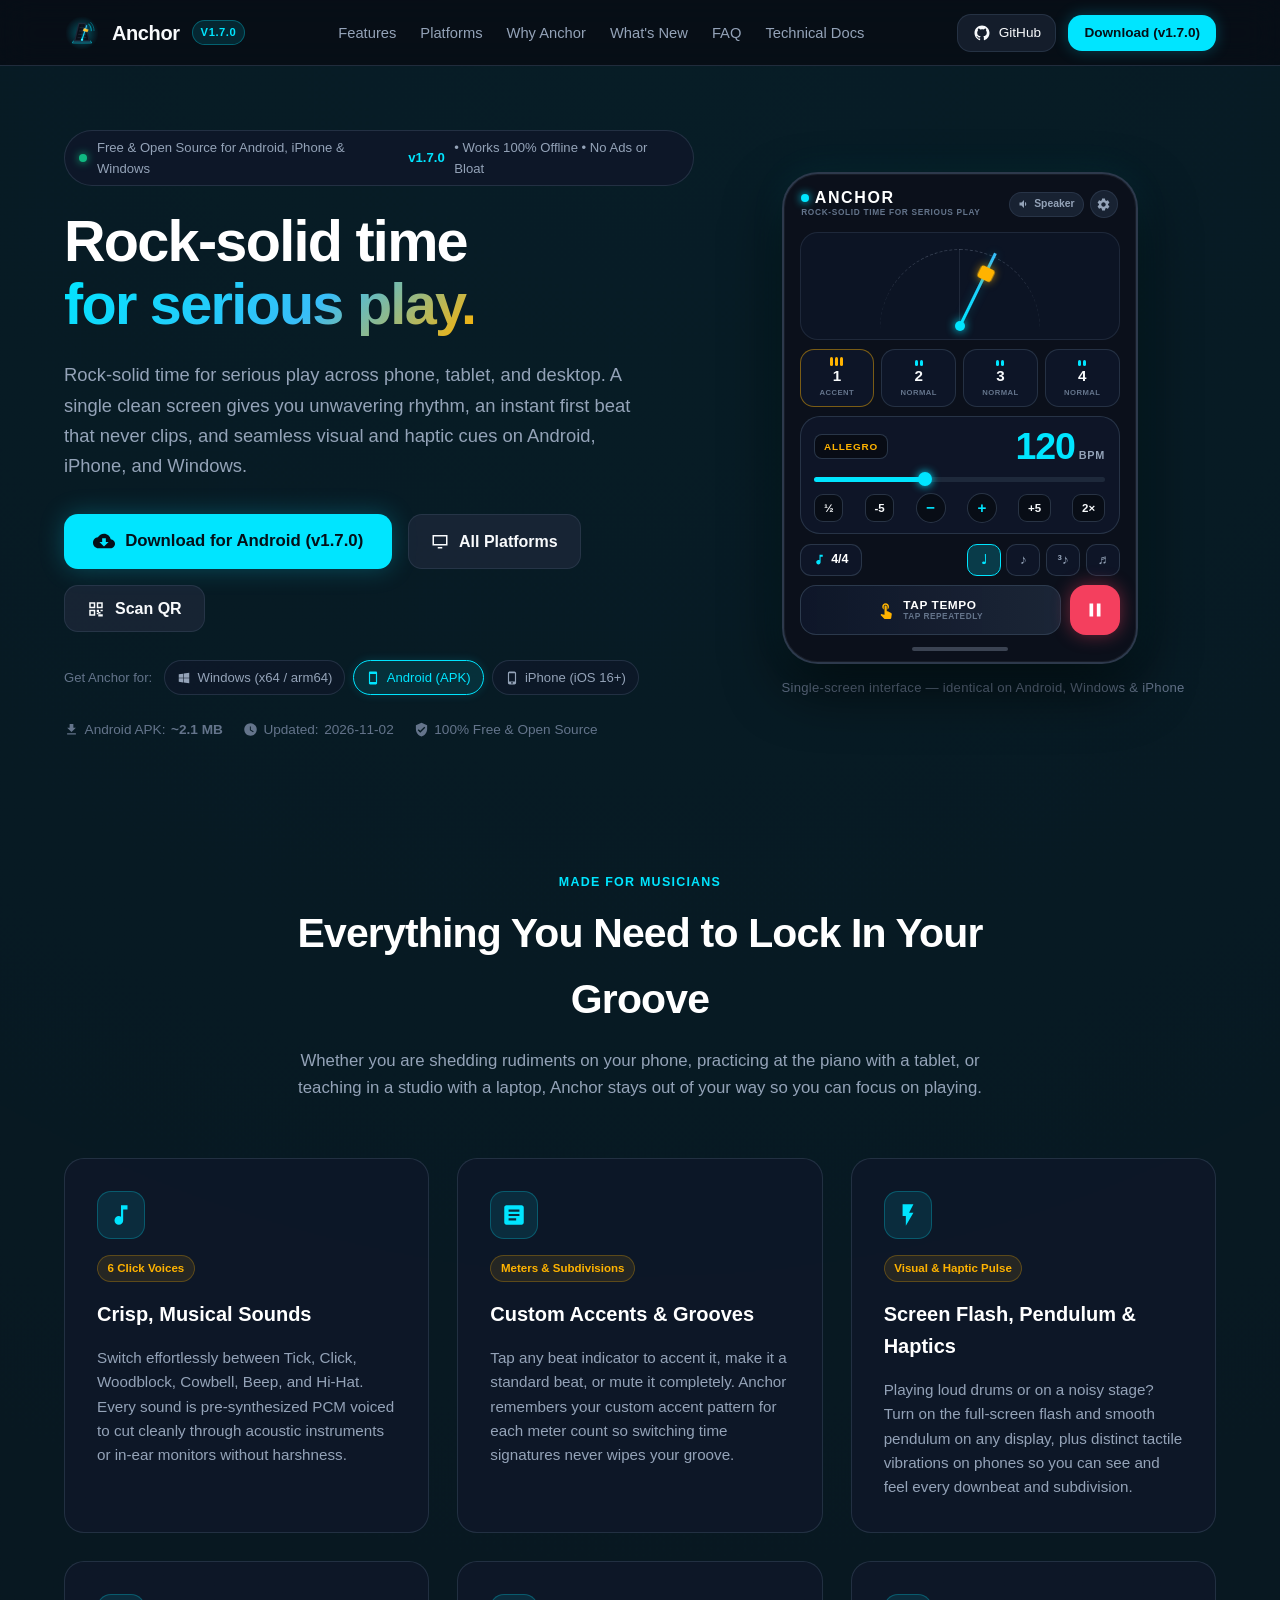
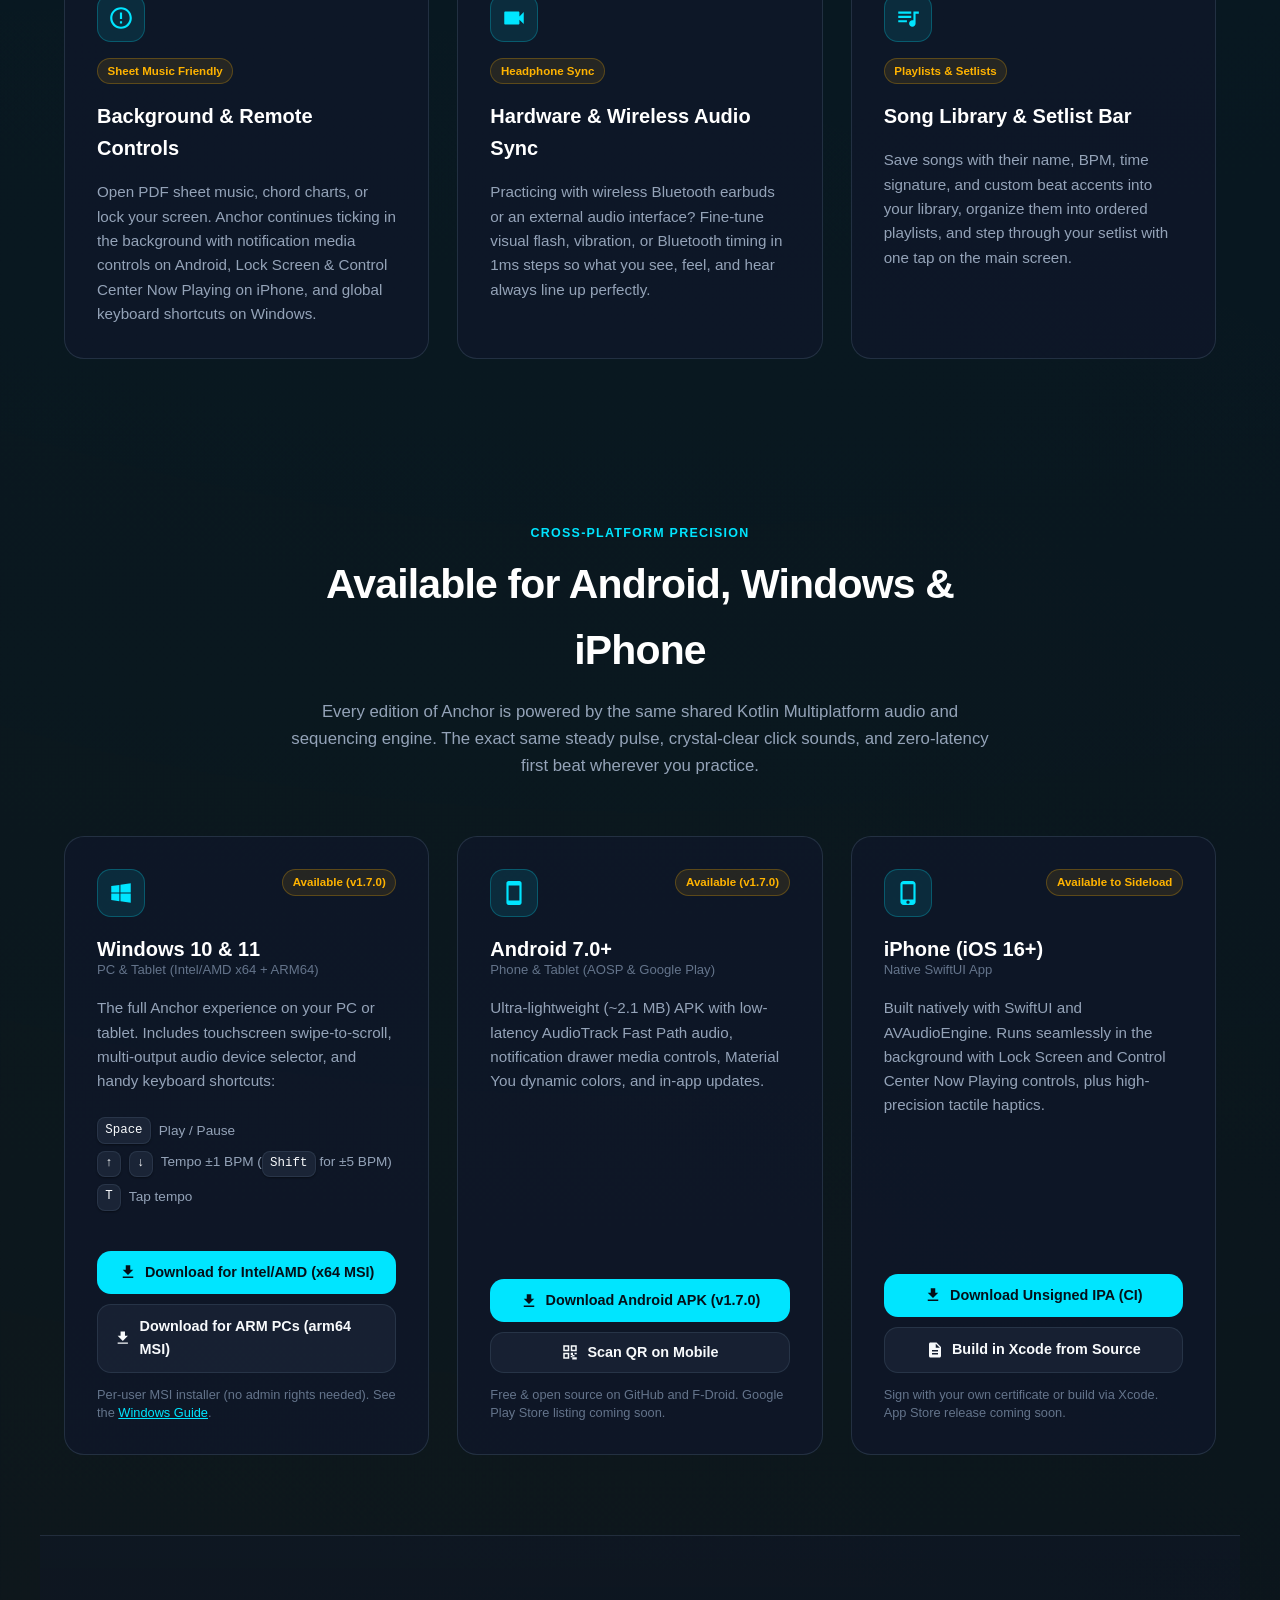
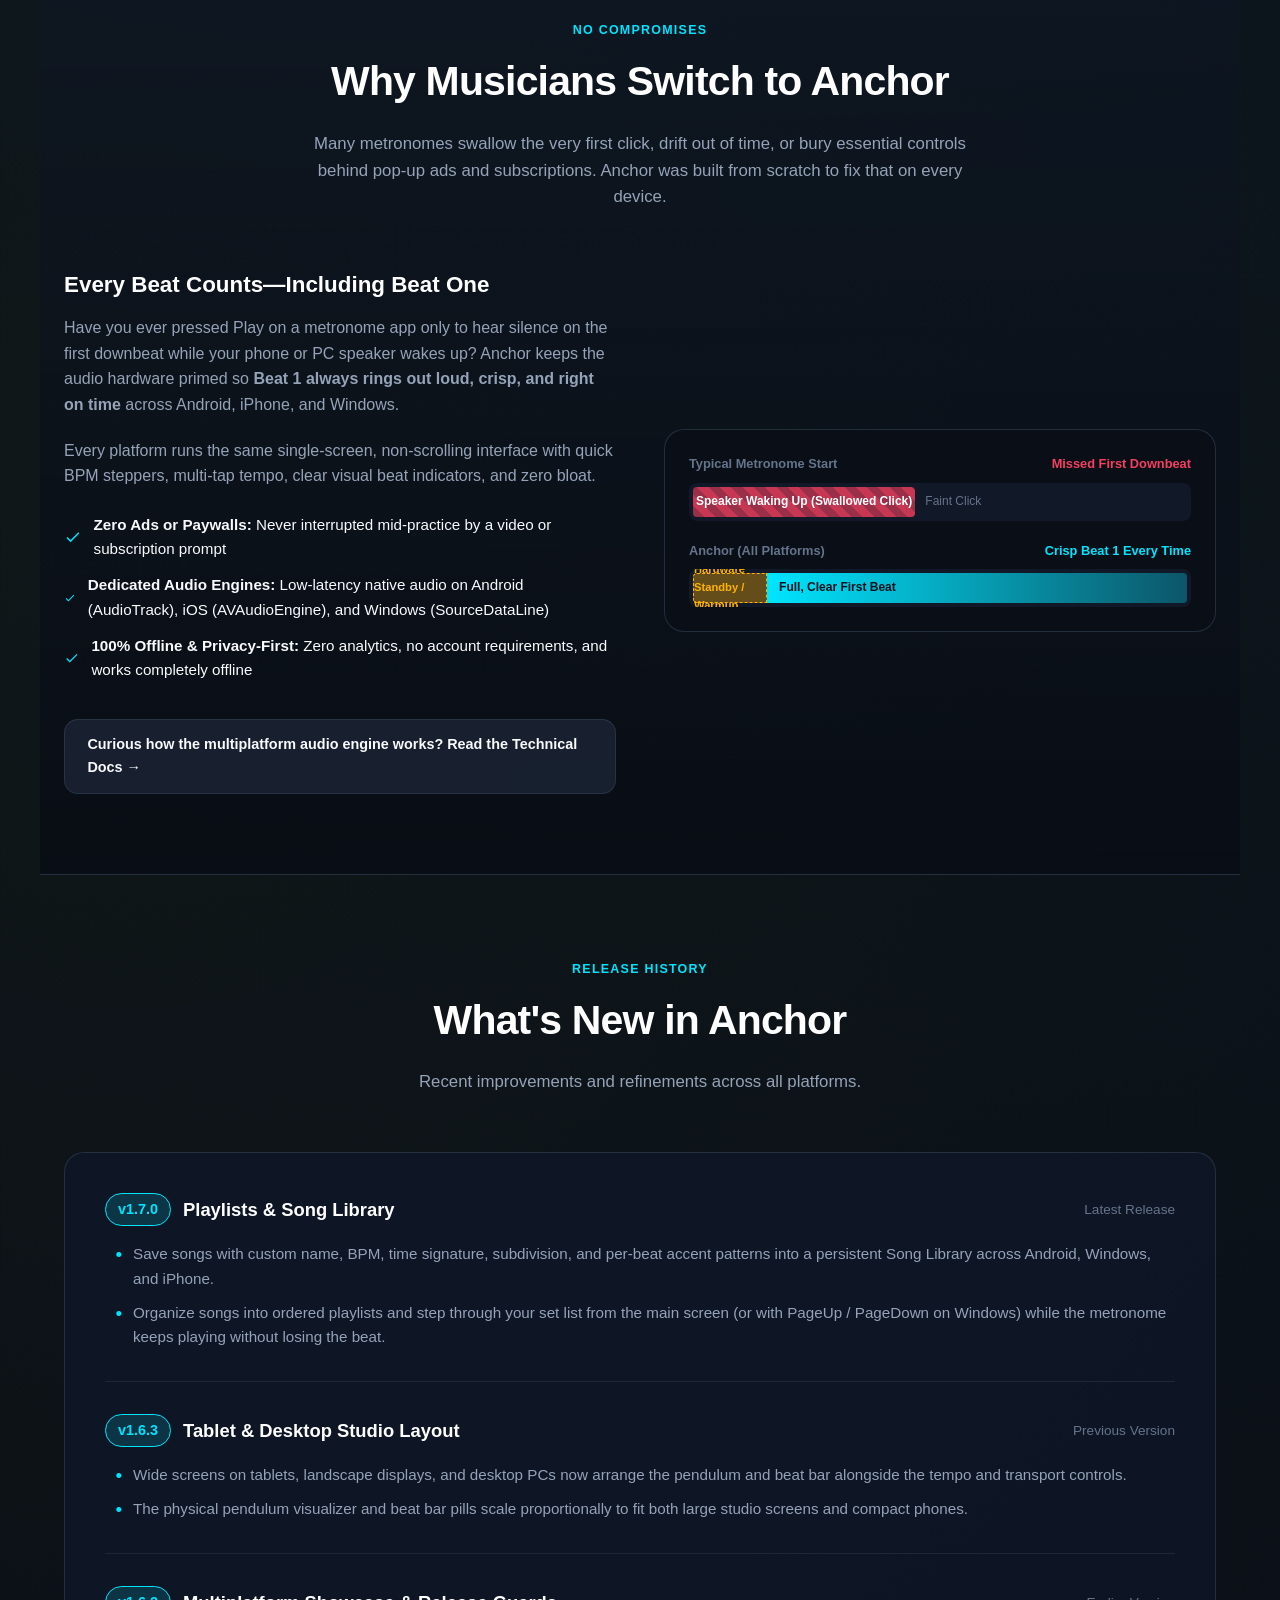
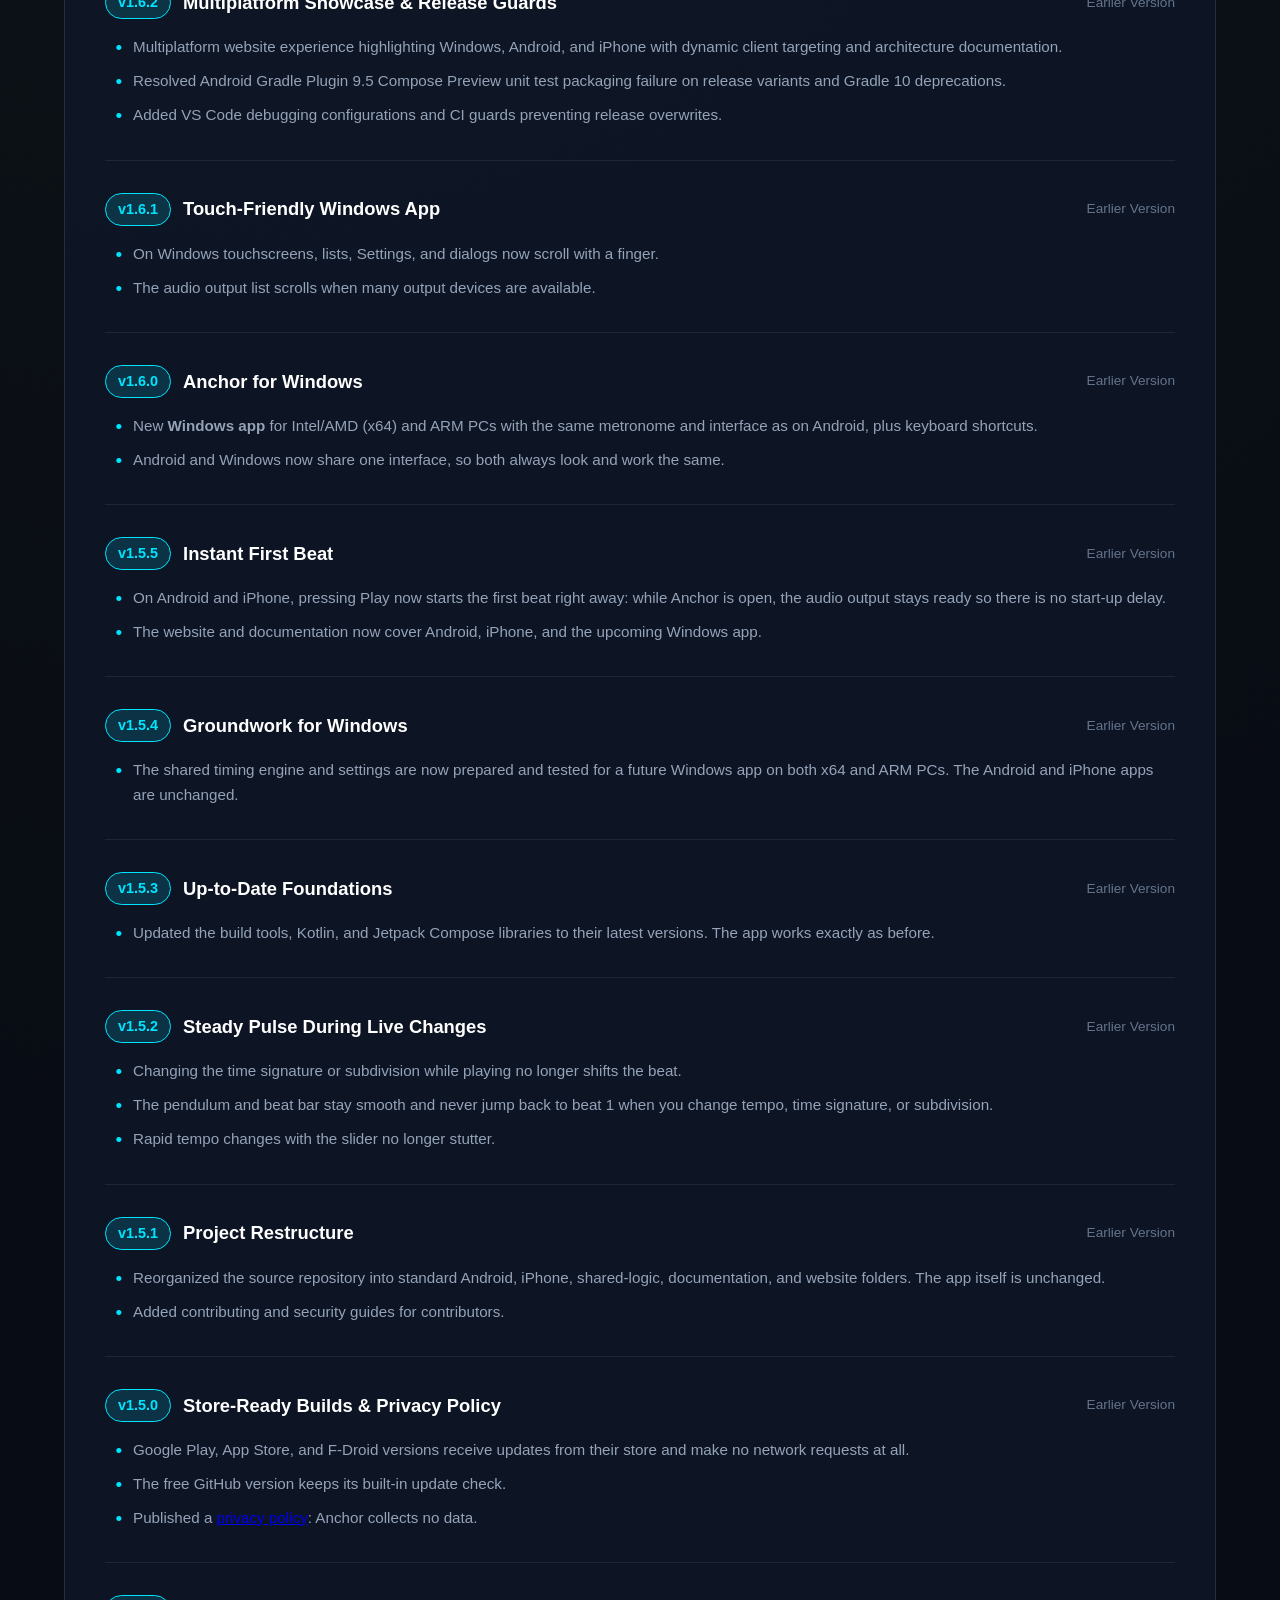
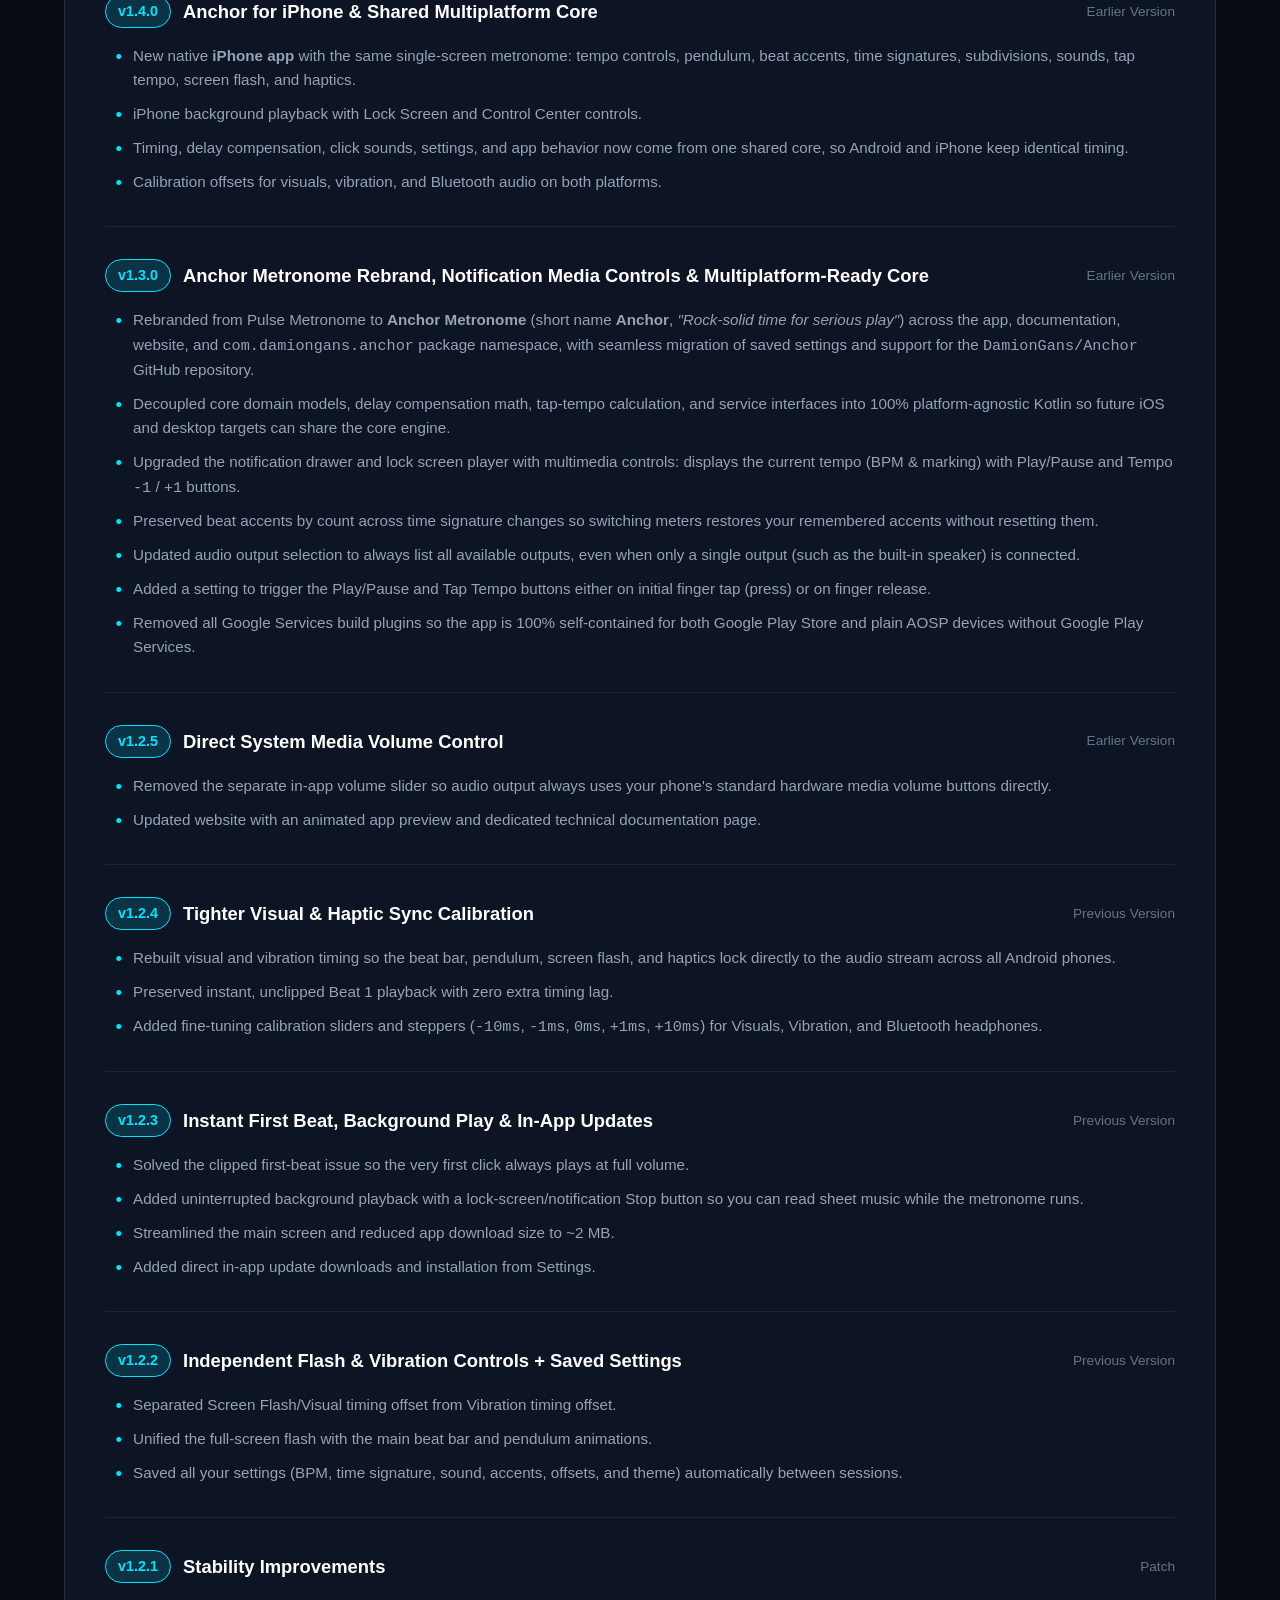
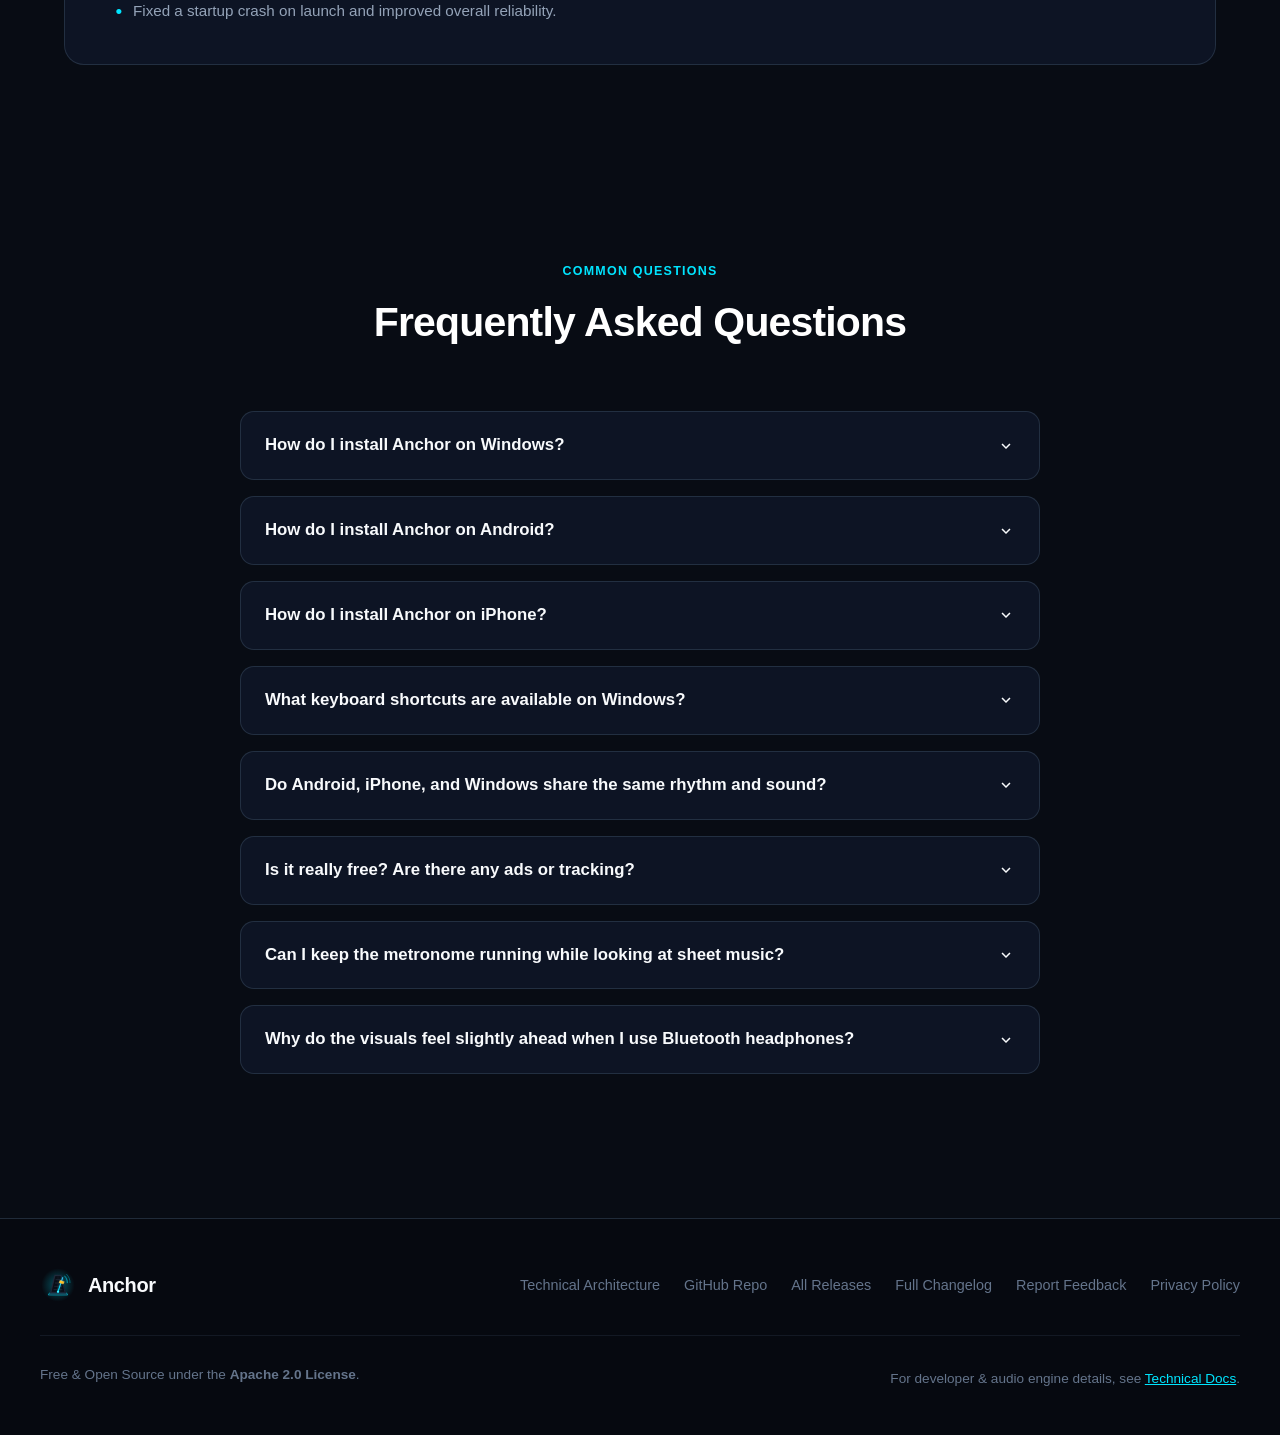
==== commit 8ac8f228: "release: bump version to v1.7.0, document playlists, and add docs/SPEC.md" ====
--- a/website/index.html
+++ b/website/index.html
@@ -29,7 +29,7 @@
       <a href="#" class="brand">
         <img src="assets/anchor-logo.svg" alt="Anchor Logo" class="brand-icon">
         <span>Anchor</span>
-        <span class="brand-tag">v1.6.3</span>
+        <span class="brand-tag">v1.7.0</span>
       </a>
 
       <nav>
@@ -66,7 +66,7 @@
         <div class="version-pill">
           <span class="status-dot"></span>
           <span>Free &amp; Open Source for Android, iPhone &amp; Windows</span>
-          <span id="version-pill-text" class="pill-version-name">v1.6.3</span>
+          <span id="version-pill-text" class="pill-version-name">v1.7.0</span>
           <span>• Works 100% Offline • No Ads or Bloat</span>
         </div>
 
@@ -80,11 +80,11 @@
         </p>
 
         <div class="hero-cta-group">
-          <a id="hero-download-btn" href="https://github.com/DamionGans/Anchor/releases/download/v1.6.3/Anchor-v1.6.3.apk" class="btn-primary">
+          <a id="hero-download-btn" href="https://github.com/DamionGans/Anchor/releases/download/v1.7.0/Anchor-v1.7.0.apk" class="btn-primary">
             <svg width="22" height="22" viewBox="0 0 24 24" fill="currentColor">
               <path d="M19.35 10.04C18.67 6.59 15.64 4 12 4 9.11 4 6.6 5.64 5.35 8.04 2.34 8.36 0 10.91 0 14c0 3.31 2.69 6 6 6h13c2.76 0 5-2.24 5-5 0-2.64-2.05-4.78-4.65-4.96zM17 13l-5 5-5-5h3V9h4v4h3z"/>
             </svg>
-            <span class="btn-download-title">Download for Android (v1.6.3)</span>
+            <span class="btn-download-title">Download for Android (v1.7.0)</span>
           </a>
 
           <a href="#platforms" class="btn-secondary">
@@ -355,13 +355,13 @@
         <div class="feature-card">
           <div class="feature-icon-box">
             <svg width="26" height="26" viewBox="0 0 24 24" fill="currentColor">
-              <path d="M12 1L3 5v6c0 5.55 3.84 10.74 9 12 5.16-1.26 9-6.45 9-12V5l-9-4zm-2 16l-4-4 1.41-1.41L10 14.17l6.59-6.59L18 9l-8 8z"/>
+              <path d="M15 6H3v2h12V6zm0 4H3v2h12v-2zM3 16h8v-2H3v2zM17 6v8.18c-.31-.11-.65-.18-1-.18-1.66 0-3 1.34-3 3s1.34 3 3 3 3-1.34 3-3V8h3V6h-5z"/>
             </svg>
           </div>
-          <span class="feature-badge">Always Ready</span>
-          <h3 class="feature-title">Remembers Your Setup &amp; Theme</h3>
+          <span class="feature-badge">Playlists &amp; Setlists</span>
+          <h3 class="feature-title">Song Library &amp; Setlist Bar</h3>
           <p class="feature-desc">
-            Anchor saves your tempo, meter, click sound, accents, and theme (Material You dynamic color on Android, custom accents on Windows and iPhone) so you can resume practicing immediately.
+            Save songs with their name, BPM, time signature, and custom beat accents into your library, organize them into ordered playlists, and step through your setlist with one tap on the main screen.
           </p>
         </div>
       </div>
@@ -388,7 +388,7 @@
                 <path d="M3 5.5l7.5-1v7H3v-6zm0 13l7.5 1v-7H3v6zm8.5 1.15L21 21v-8.5h-9.5v7.15zm0-15.3V11.5H21V3l-9.5 1.35z"/>
               </svg>
             </div>
-            <span class="feature-badge">Available (v1.6.3)</span>
+            <span class="feature-badge">Available (v1.7.0)</span>
           </div>
 
           <div>
@@ -416,11 +416,11 @@
           </div>
 
           <div class="platform-action-group">
-            <a id="win-x64-download" href="https://github.com/DamionGans/Anchor/releases/download/v1.6.3/Anchor-v1.6.3-windows-x64.msi" class="btn-platform-action">
+            <a id="win-x64-download" href="https://github.com/DamionGans/Anchor/releases/download/v1.7.0/Anchor-v1.7.0-windows-x64.msi" class="btn-platform-action">
               <svg width="18" height="18" viewBox="0 0 24 24" fill="currentColor"><path d="M19 9h-4V3H9v6H5l7 7 7-7zM5 18v2h14v-2H5z"/></svg>
               <span>Download for Intel/AMD (x64 MSI)</span>
             </a>
-            <a id="win-arm64-download" href="https://github.com/DamionGans/Anchor/releases/download/v1.6.3/Anchor-v1.6.3-windows-arm64.msi" class="btn-platform-action btn-outline">
+            <a id="win-arm64-download" href="https://github.com/DamionGans/Anchor/releases/download/v1.7.0/Anchor-v1.7.0-windows-arm64.msi" class="btn-platform-action btn-outline">
               <svg width="18" height="18" viewBox="0 0 24 24" fill="currentColor"><path d="M19 9h-4V3H9v6H5l7 7 7-7zM5 18v2h14v-2H5z"/></svg>
               <span>Download for ARM PCs (arm64 MSI)</span>
             </a>
@@ -438,7 +438,7 @@
                 <path d="M17 1.01L7 1c-1.1 0-2 .9-2 2v18c0 1.1.9 2 2 2h10c1.1 0 2-.9 2-2V3c0-1.1-.9-1.99-2-1.99zM17 19H7V5h10v14z"/>
               </svg>
             </div>
-            <span class="feature-badge">Available (v1.6.3)</span>
+            <span class="feature-badge">Available (v1.7.0)</span>
           </div>
 
           <div>
@@ -451,9 +451,9 @@
           </p>
 
           <div class="platform-action-group">
-            <a id="android-card-download" href="https://github.com/DamionGans/Anchor/releases/download/v1.6.3/Anchor-v1.6.3.apk" class="btn-platform-action">
+            <a id="android-card-download" href="https://github.com/DamionGans/Anchor/releases/download/v1.7.0/Anchor-v1.7.0.apk" class="btn-platform-action">
               <svg width="18" height="18" viewBox="0 0 24 24" fill="currentColor"><path d="M19 9h-4V3H9v6H5l7 7 7-7zM5 18v2h14v-2H5z"/></svg>
-              <span>Download Android APK (v1.6.3)</span>
+              <span>Download Android APK (v1.7.0)</span>
             </a>
             <button class="btn-platform-action btn-outline btn-card-qr">
               <svg width="18" height="18" viewBox="0 0 24 24" fill="currentColor"><path d="M3 3h8v8H3zm2 2v4h4V5zm8-2h8v8h-8zm2 2v4h4V5zM3 13h8v8H3zm2 2v4h4v-4zm13-2h3v2h-3zm-5 0h3v3h-3zm2 3h3v2h-3zm3 3h3v3h-3zm-3 0h3v3h-3zm-2-2h2v2h-2z"/></svg>
@@ -585,6 +585,21 @@
       </div>
 
       <div class="changelog-card">
+        <!-- Release v1.7.0 -->
+        <div class="release-entry">
+          <div class="release-header">
+            <div class="release-tag-group">
+              <span class="release-badge">v1.7.0</span>
+              <span class="release-title-text">Playlists &amp; Song Library</span>
+            </div>
+            <span class="release-date">Latest Release</span>
+          </div>
+          <ul class="release-list">
+            <li>Save songs with custom name, BPM, time signature, subdivision, and per-beat accent patterns into a persistent Song Library across Android, Windows, and iPhone.</li>
+            <li>Organize songs into ordered playlists and step through your set list from the main screen (or with PageUp / PageDown on Windows) while the metronome keeps playing without losing the beat.</li>
+          </ul>
+        </div>
+
         <!-- Release v1.6.3 -->
         <div class="release-entry">
           <div class="release-header">
@@ -592,7 +607,7 @@
               <span class="release-badge">v1.6.3</span>
               <span class="release-title-text">Tablet &amp; Desktop Studio Layout</span>
             </div>
-            <span class="release-date">Latest Release</span>
+            <span class="release-date">Previous Version</span>
           </div>
           <ul class="release-list">
             <li>Wide screens on tablets, landscape displays, and desktop PCs now arrange the pendulum and beat bar alongside the tempo and transport controls.</li>
@@ -605,9 +620,9 @@
           <div class="release-header">
             <div class="release-tag-group">
               <span class="release-badge">v1.6.2</span>
-              <span class="release-title-text">Multiplatform Showcase & Release Guards</span>
-            </div>
-            <span class="release-date">Previous Version</span>
+              <span class="release-title-text">Multiplatform Showcase &amp; Release Guards</span>
+            </div>
+            <span class="release-date">Earlier Version</span>
           </div>
           <ul class="release-list">
             <li>Multiplatform website experience highlighting Windows, Android, and iPhone with dynamic client targeting and architecture documentation.</li>
@@ -970,7 +985,7 @@
       </div>
 
       <p style="color: var(--text-dim); font-size: 0.8rem; margin-top: 0.5rem;">
-        Anchor Metronome <span class="num">v1.6.3</span> for Android
+        Anchor Metronome <span class="num">v1.7.0</span> for Android
       </p>
     </div>
   </div>
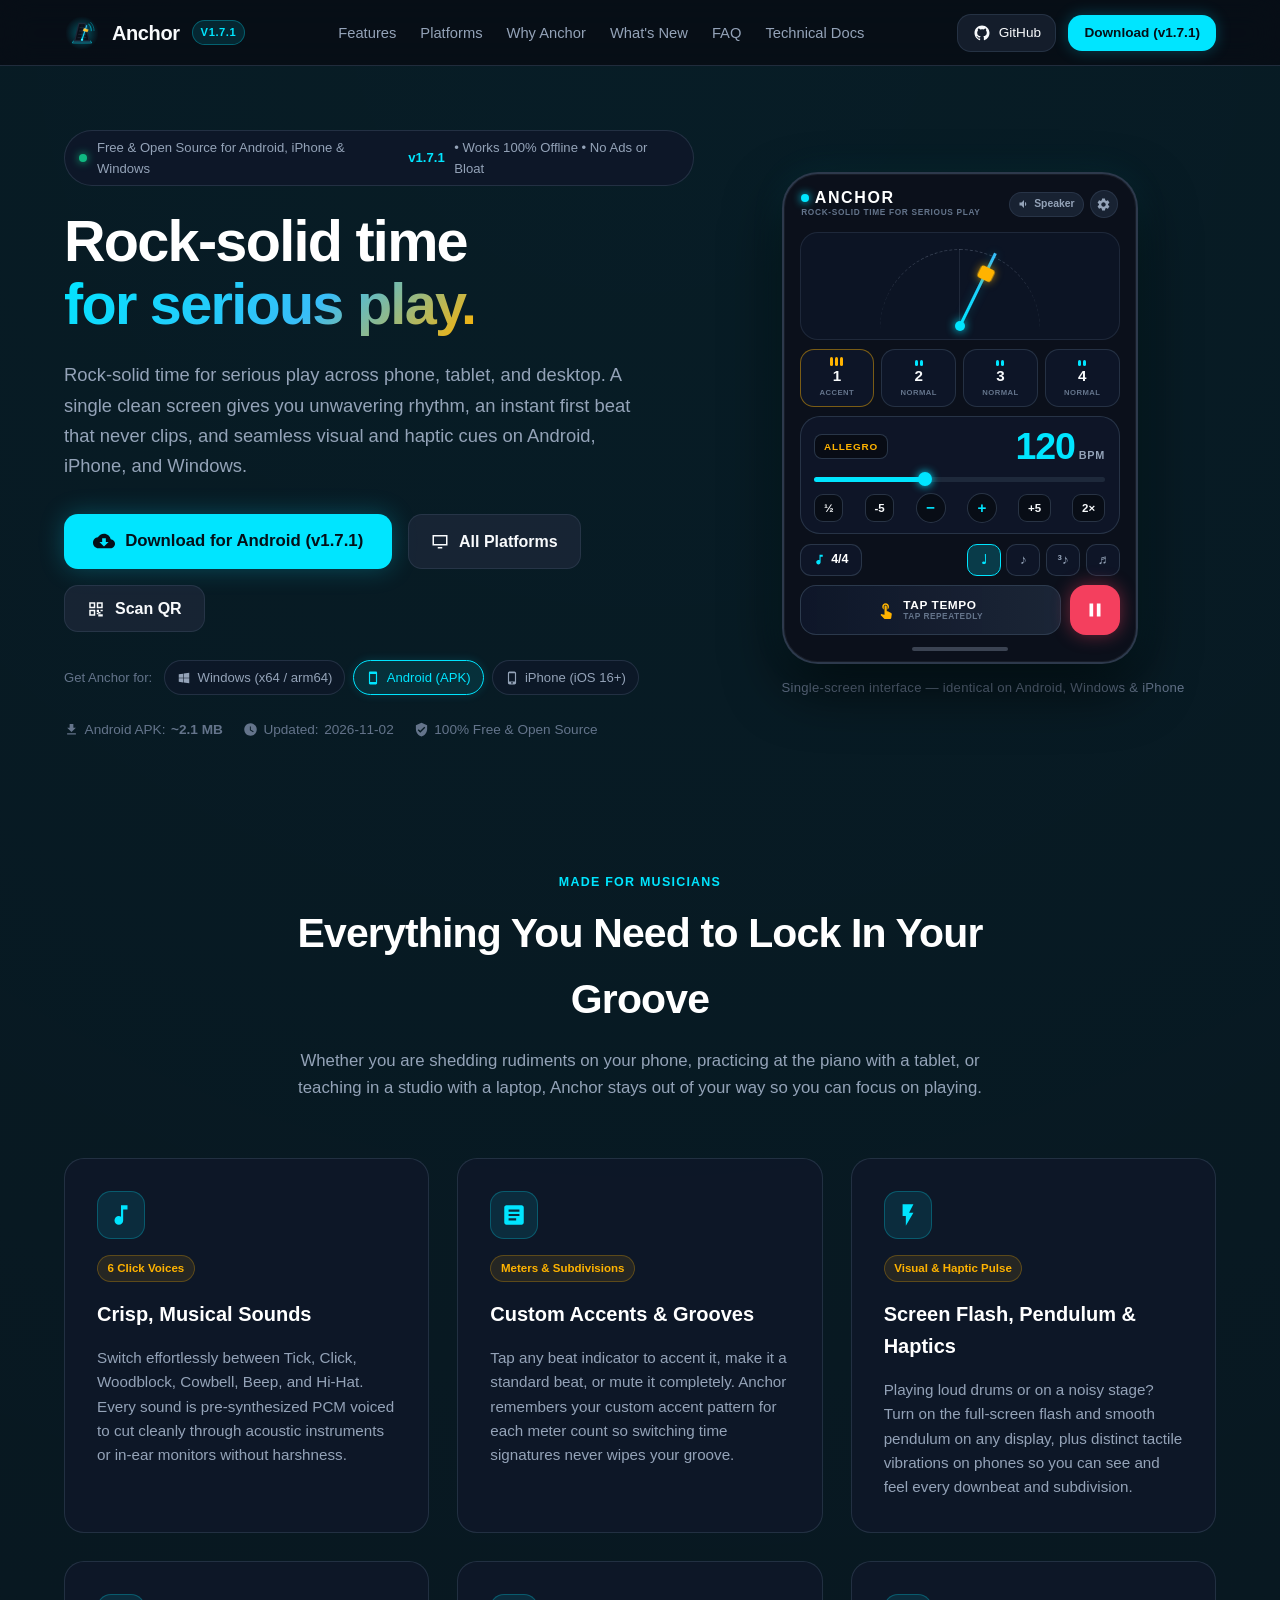
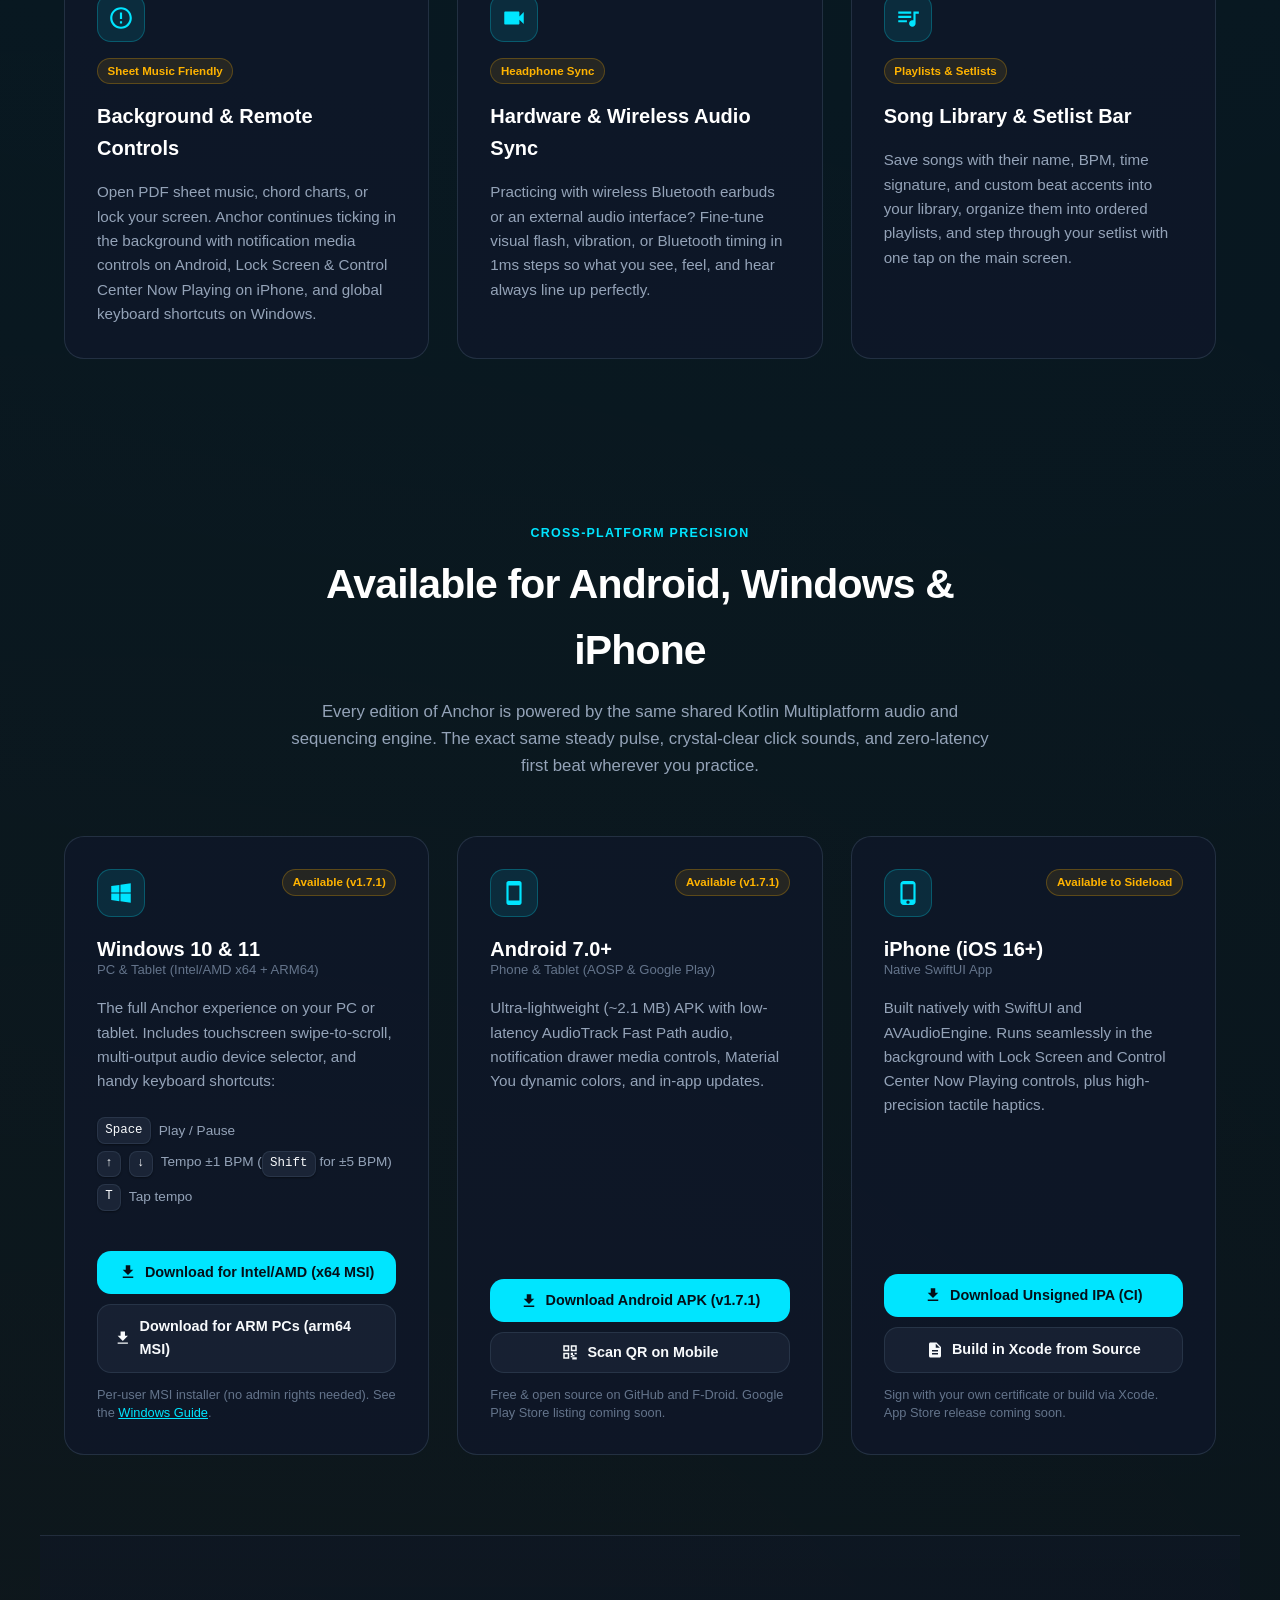
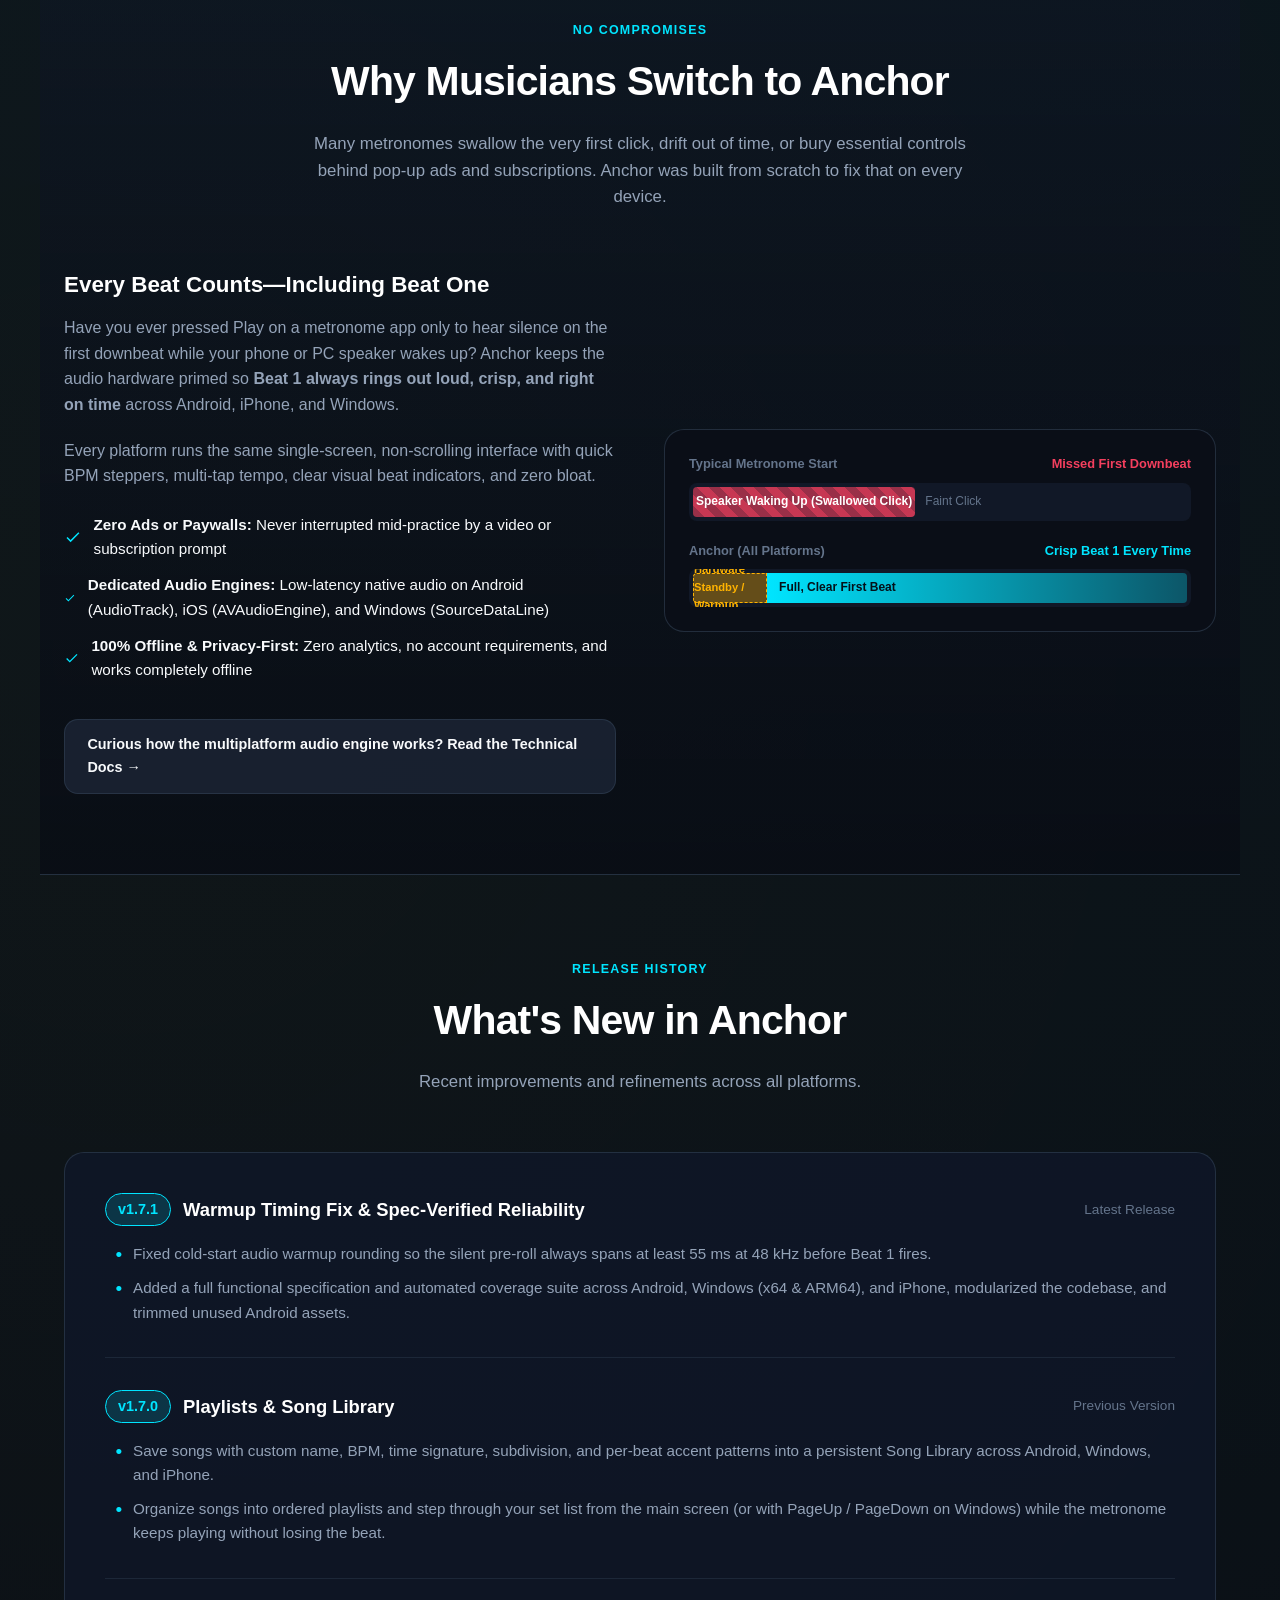
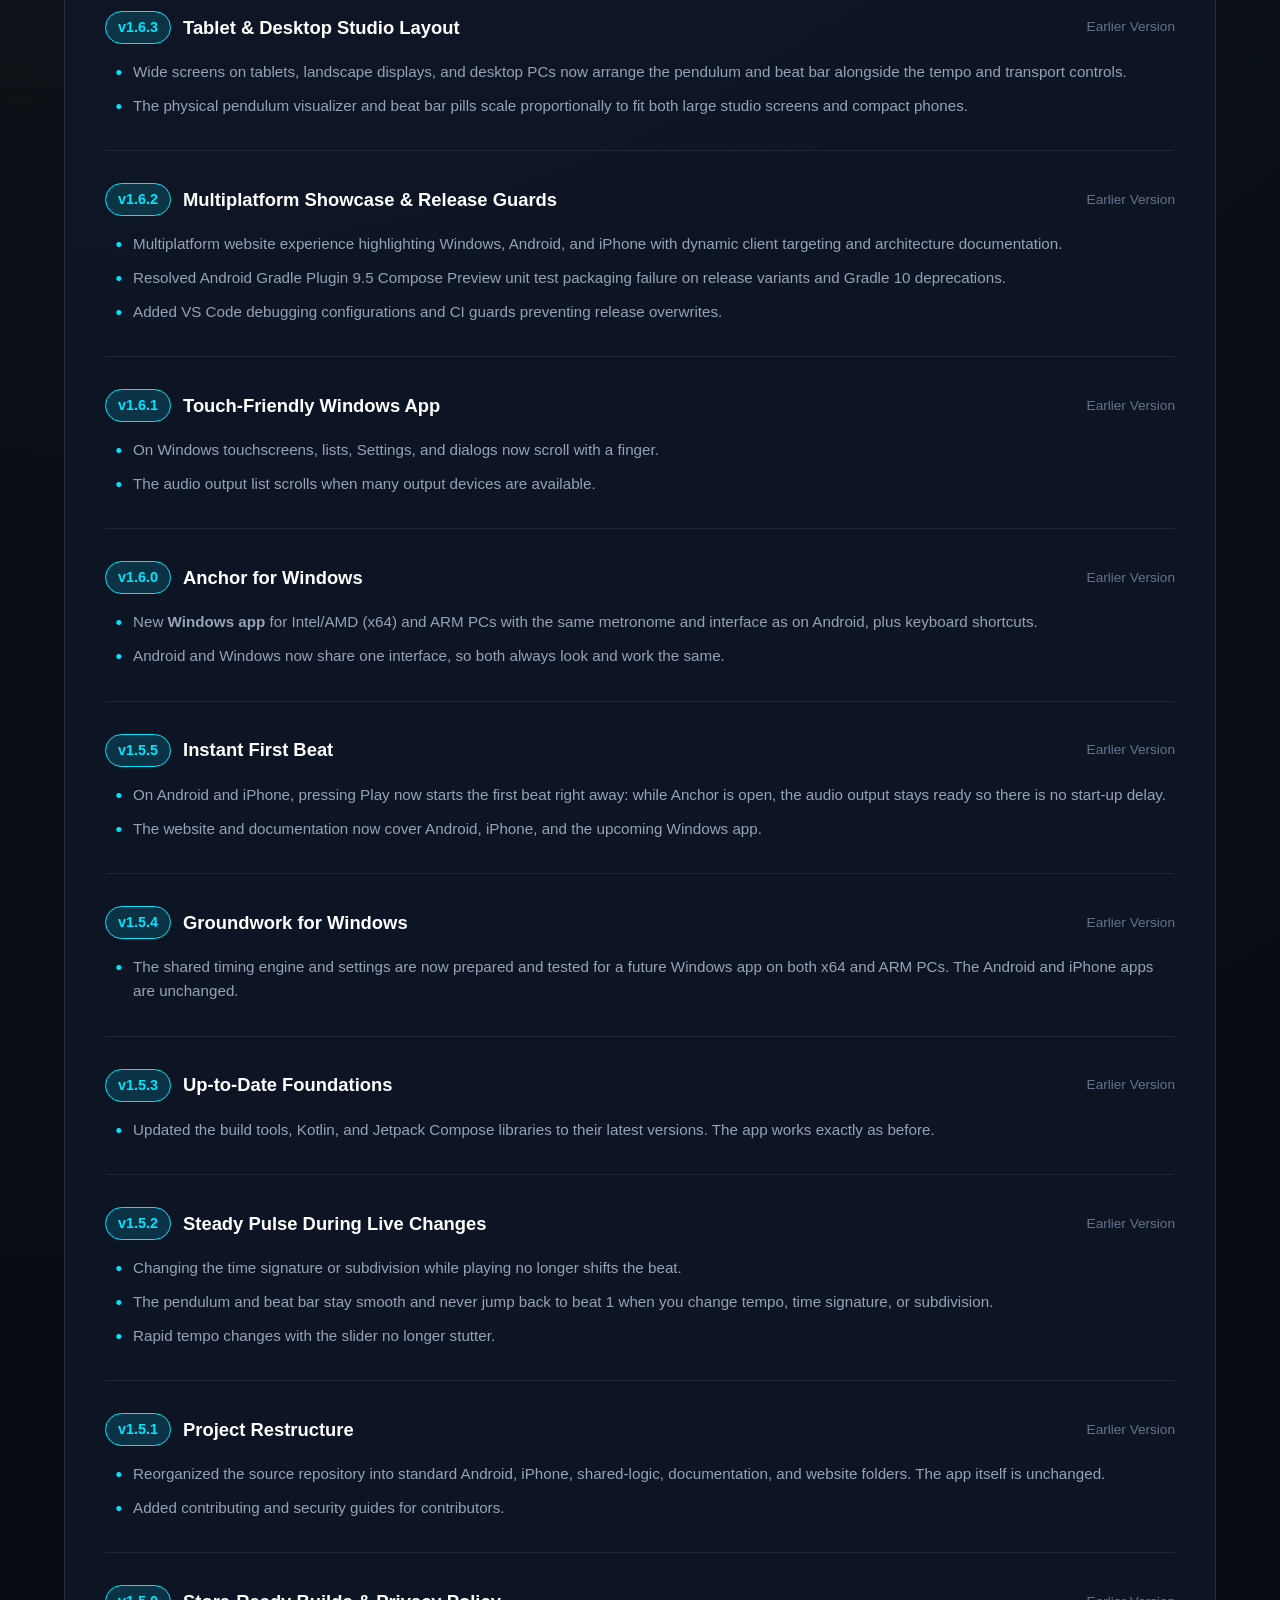
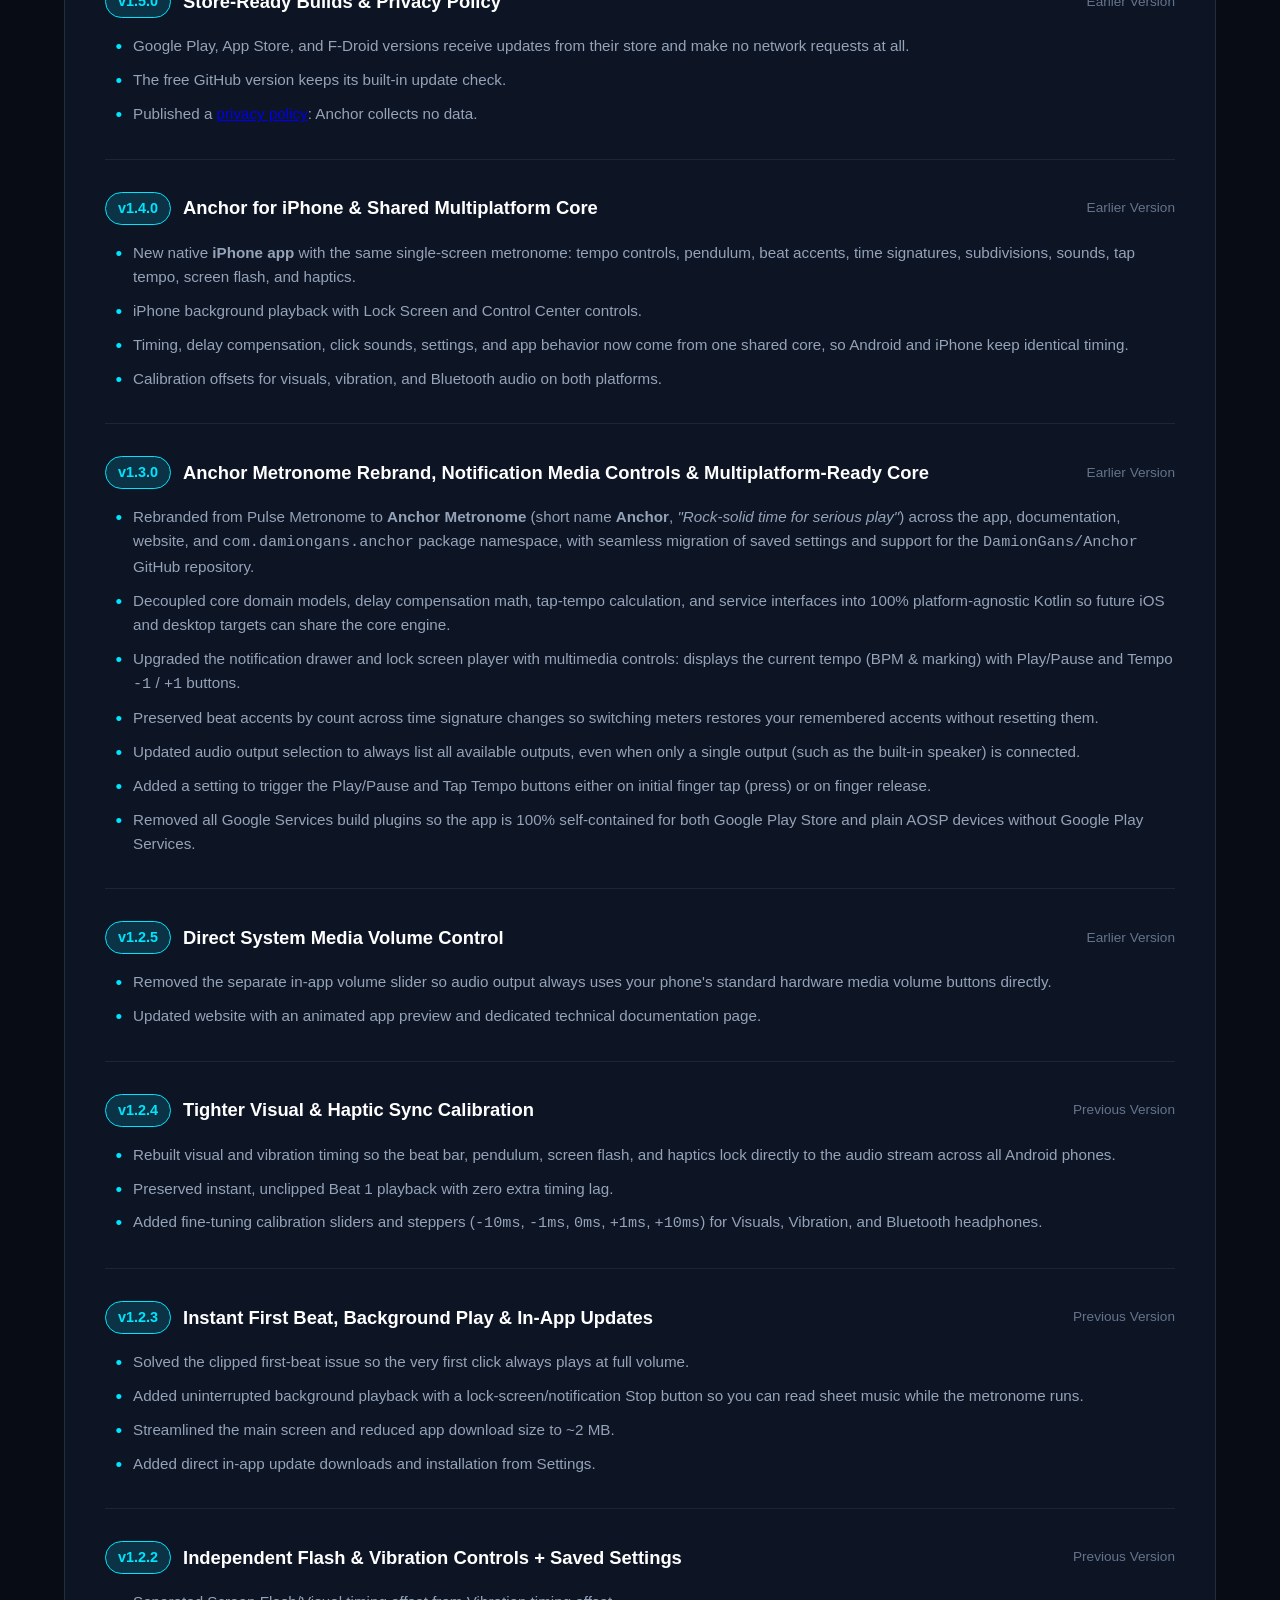
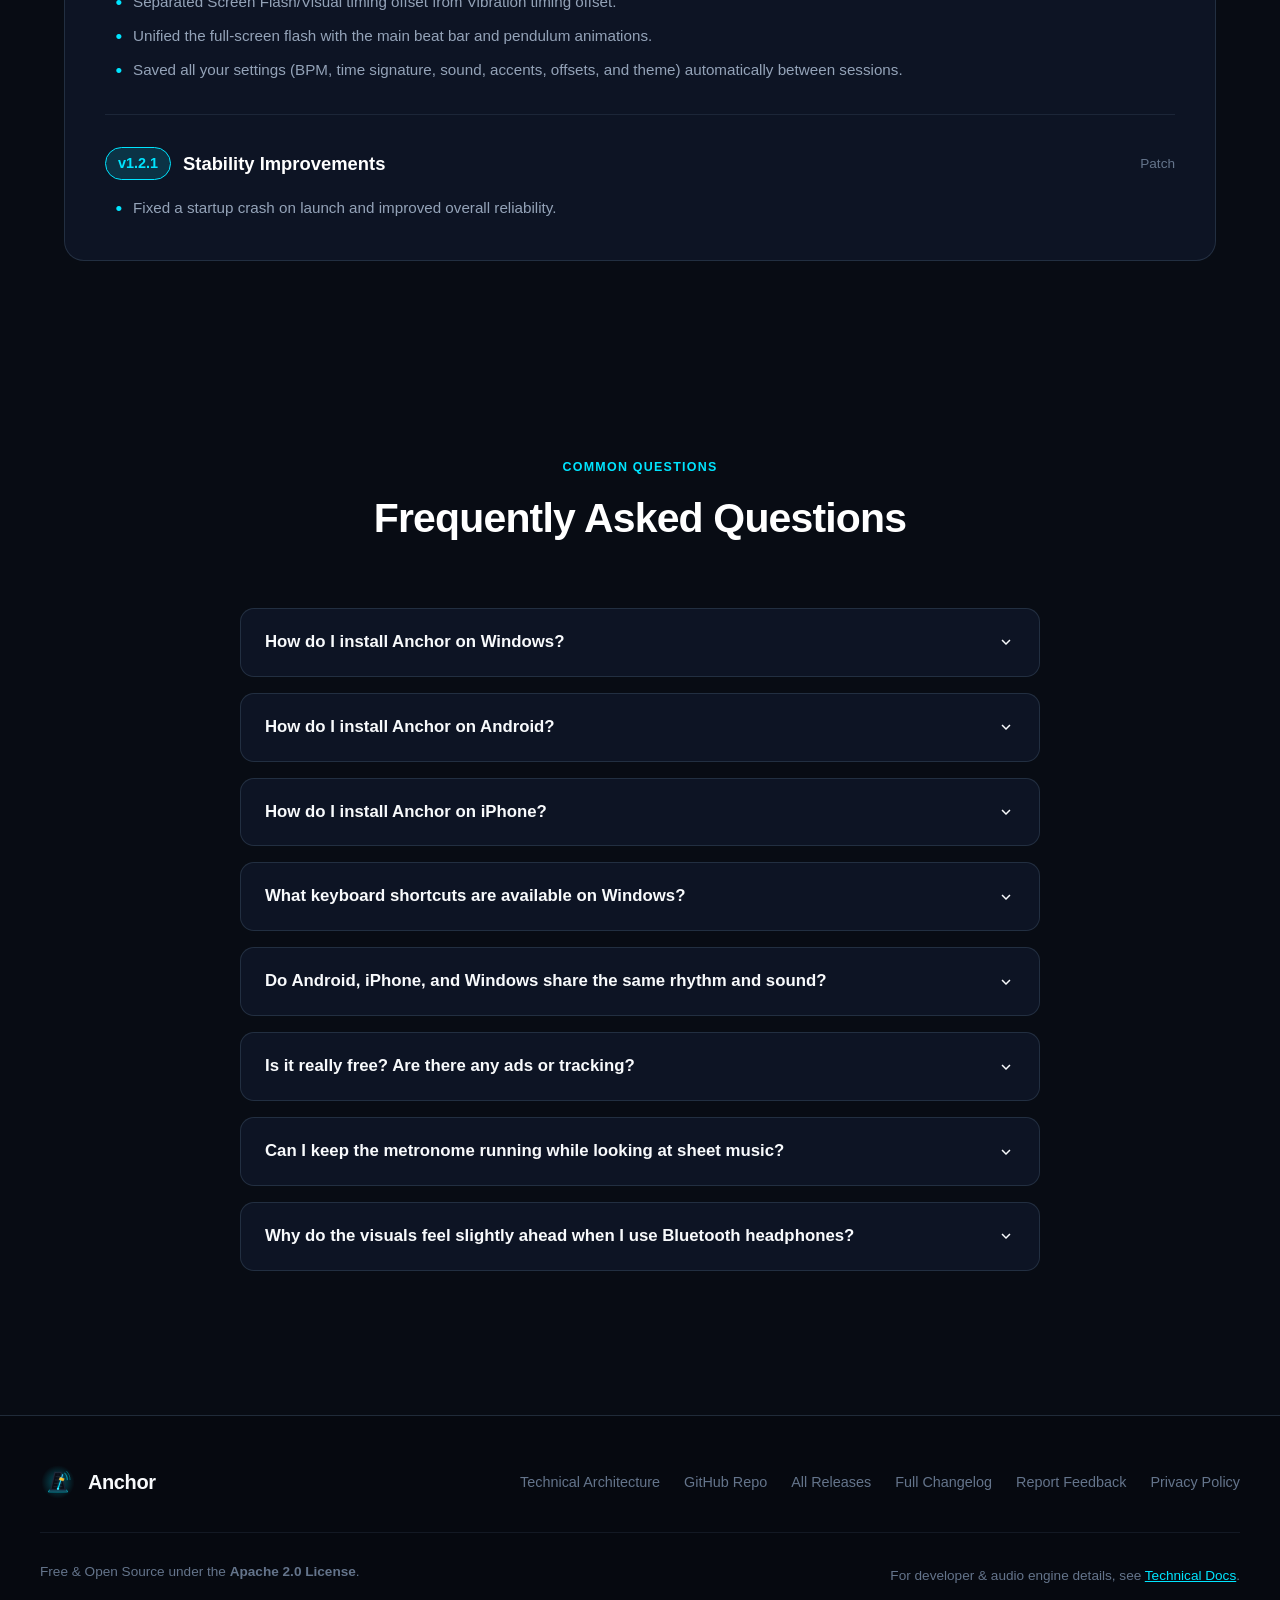
==== commit ea7199bc: "release: bump version to v1.7.1, complete SPEC-PROD/SPEC-UI coverage and docs" ====
--- a/website/index.html
+++ b/website/index.html
@@ -29,7 +29,7 @@
       <a href="#" class="brand">
         <img src="assets/anchor-logo.svg" alt="Anchor Logo" class="brand-icon">
         <span>Anchor</span>
-        <span class="brand-tag">v1.7.0</span>
+        <span class="brand-tag">v1.7.1</span>
       </a>
 
       <nav>
@@ -66,7 +66,7 @@
         <div class="version-pill">
           <span class="status-dot"></span>
           <span>Free &amp; Open Source for Android, iPhone &amp; Windows</span>
-          <span id="version-pill-text" class="pill-version-name">v1.7.0</span>
+          <span id="version-pill-text" class="pill-version-name">v1.7.1</span>
           <span>• Works 100% Offline • No Ads or Bloat</span>
         </div>
 
@@ -80,11 +80,11 @@
         </p>
 
         <div class="hero-cta-group">
-          <a id="hero-download-btn" href="https://github.com/DamionGans/Anchor/releases/download/v1.7.0/Anchor-v1.7.0.apk" class="btn-primary">
+          <a id="hero-download-btn" href="https://github.com/DamionGans/Anchor/releases/download/v1.7.1/Anchor-v1.7.1.apk" class="btn-primary">
             <svg width="22" height="22" viewBox="0 0 24 24" fill="currentColor">
               <path d="M19.35 10.04C18.67 6.59 15.64 4 12 4 9.11 4 6.6 5.64 5.35 8.04 2.34 8.36 0 10.91 0 14c0 3.31 2.69 6 6 6h13c2.76 0 5-2.24 5-5 0-2.64-2.05-4.78-4.65-4.96zM17 13l-5 5-5-5h3V9h4v4h3z"/>
             </svg>
-            <span class="btn-download-title">Download for Android (v1.7.0)</span>
+            <span class="btn-download-title">Download for Android (v1.7.1)</span>
           </a>
 
           <a href="#platforms" class="btn-secondary">
@@ -388,7 +388,7 @@
                 <path d="M3 5.5l7.5-1v7H3v-6zm0 13l7.5 1v-7H3v6zm8.5 1.15L21 21v-8.5h-9.5v7.15zm0-15.3V11.5H21V3l-9.5 1.35z"/>
               </svg>
             </div>
-            <span class="feature-badge">Available (v1.7.0)</span>
+            <span class="feature-badge">Available (v1.7.1)</span>
           </div>
 
           <div>
@@ -416,11 +416,11 @@
           </div>
 
           <div class="platform-action-group">
-            <a id="win-x64-download" href="https://github.com/DamionGans/Anchor/releases/download/v1.7.0/Anchor-v1.7.0-windows-x64.msi" class="btn-platform-action">
+            <a id="win-x64-download" href="https://github.com/DamionGans/Anchor/releases/download/v1.7.1/Anchor-v1.7.1-windows-x64.msi" class="btn-platform-action">
               <svg width="18" height="18" viewBox="0 0 24 24" fill="currentColor"><path d="M19 9h-4V3H9v6H5l7 7 7-7zM5 18v2h14v-2H5z"/></svg>
               <span>Download for Intel/AMD (x64 MSI)</span>
             </a>
-            <a id="win-arm64-download" href="https://github.com/DamionGans/Anchor/releases/download/v1.7.0/Anchor-v1.7.0-windows-arm64.msi" class="btn-platform-action btn-outline">
+            <a id="win-arm64-download" href="https://github.com/DamionGans/Anchor/releases/download/v1.7.1/Anchor-v1.7.1-windows-arm64.msi" class="btn-platform-action btn-outline">
               <svg width="18" height="18" viewBox="0 0 24 24" fill="currentColor"><path d="M19 9h-4V3H9v6H5l7 7 7-7zM5 18v2h14v-2H5z"/></svg>
               <span>Download for ARM PCs (arm64 MSI)</span>
             </a>
@@ -438,7 +438,7 @@
                 <path d="M17 1.01L7 1c-1.1 0-2 .9-2 2v18c0 1.1.9 2 2 2h10c1.1 0 2-.9 2-2V3c0-1.1-.9-1.99-2-1.99zM17 19H7V5h10v14z"/>
               </svg>
             </div>
-            <span class="feature-badge">Available (v1.7.0)</span>
+            <span class="feature-badge">Available (v1.7.1)</span>
           </div>
 
           <div>
@@ -451,9 +451,9 @@
           </p>
 
           <div class="platform-action-group">
-            <a id="android-card-download" href="https://github.com/DamionGans/Anchor/releases/download/v1.7.0/Anchor-v1.7.0.apk" class="btn-platform-action">
+            <a id="android-card-download" href="https://github.com/DamionGans/Anchor/releases/download/v1.7.1/Anchor-v1.7.1.apk" class="btn-platform-action">
               <svg width="18" height="18" viewBox="0 0 24 24" fill="currentColor"><path d="M19 9h-4V3H9v6H5l7 7 7-7zM5 18v2h14v-2H5z"/></svg>
-              <span>Download Android APK (v1.7.0)</span>
+              <span>Download Android APK (v1.7.1)</span>
             </a>
             <button class="btn-platform-action btn-outline btn-card-qr">
               <svg width="18" height="18" viewBox="0 0 24 24" fill="currentColor"><path d="M3 3h8v8H3zm2 2v4h4V5zm8-2h8v8h-8zm2 2v4h4V5zM3 13h8v8H3zm2 2v4h4v-4zm13-2h3v2h-3zm-5 0h3v3h-3zm2 3h3v2h-3zm3 3h3v3h-3zm-3 0h3v3h-3zm-2-2h2v2h-2z"/></svg>
@@ -585,6 +585,21 @@
       </div>
 
       <div class="changelog-card">
+        <!-- Release v1.7.1 -->
+        <div class="release-entry">
+          <div class="release-header">
+            <div class="release-tag-group">
+              <span class="release-badge">v1.7.1</span>
+              <span class="release-title-text">Warmup Timing Fix &amp; Spec-Verified Reliability</span>
+            </div>
+            <span class="release-date">Latest Release</span>
+          </div>
+          <ul class="release-list">
+            <li>Fixed cold-start audio warmup rounding so the silent pre-roll always spans at least 55 ms at 48 kHz before Beat 1 fires.</li>
+            <li>Added a full functional specification and automated coverage suite across Android, Windows (x64 &amp; ARM64), and iPhone, modularized the codebase, and trimmed unused Android assets.</li>
+          </ul>
+        </div>
+
         <!-- Release v1.7.0 -->
         <div class="release-entry">
           <div class="release-header">
@@ -592,7 +607,7 @@
               <span class="release-badge">v1.7.0</span>
               <span class="release-title-text">Playlists &amp; Song Library</span>
             </div>
-            <span class="release-date">Latest Release</span>
+            <span class="release-date">Previous Version</span>
           </div>
           <ul class="release-list">
             <li>Save songs with custom name, BPM, time signature, subdivision, and per-beat accent patterns into a persistent Song Library across Android, Windows, and iPhone.</li>
@@ -607,7 +622,7 @@
               <span class="release-badge">v1.6.3</span>
               <span class="release-title-text">Tablet &amp; Desktop Studio Layout</span>
             </div>
-            <span class="release-date">Previous Version</span>
+            <span class="release-date">Earlier Version</span>
           </div>
           <ul class="release-list">
             <li>Wide screens on tablets, landscape displays, and desktop PCs now arrange the pendulum and beat bar alongside the tempo and transport controls.</li>
@@ -985,7 +1000,7 @@
       </div>
 
       <p style="color: var(--text-dim); font-size: 0.8rem; margin-top: 0.5rem;">
-        Anchor Metronome <span class="num">v1.7.0</span> for Android
+        Anchor Metronome <span class="num">v1.7.1</span> for Android
       </p>
     </div>
   </div>
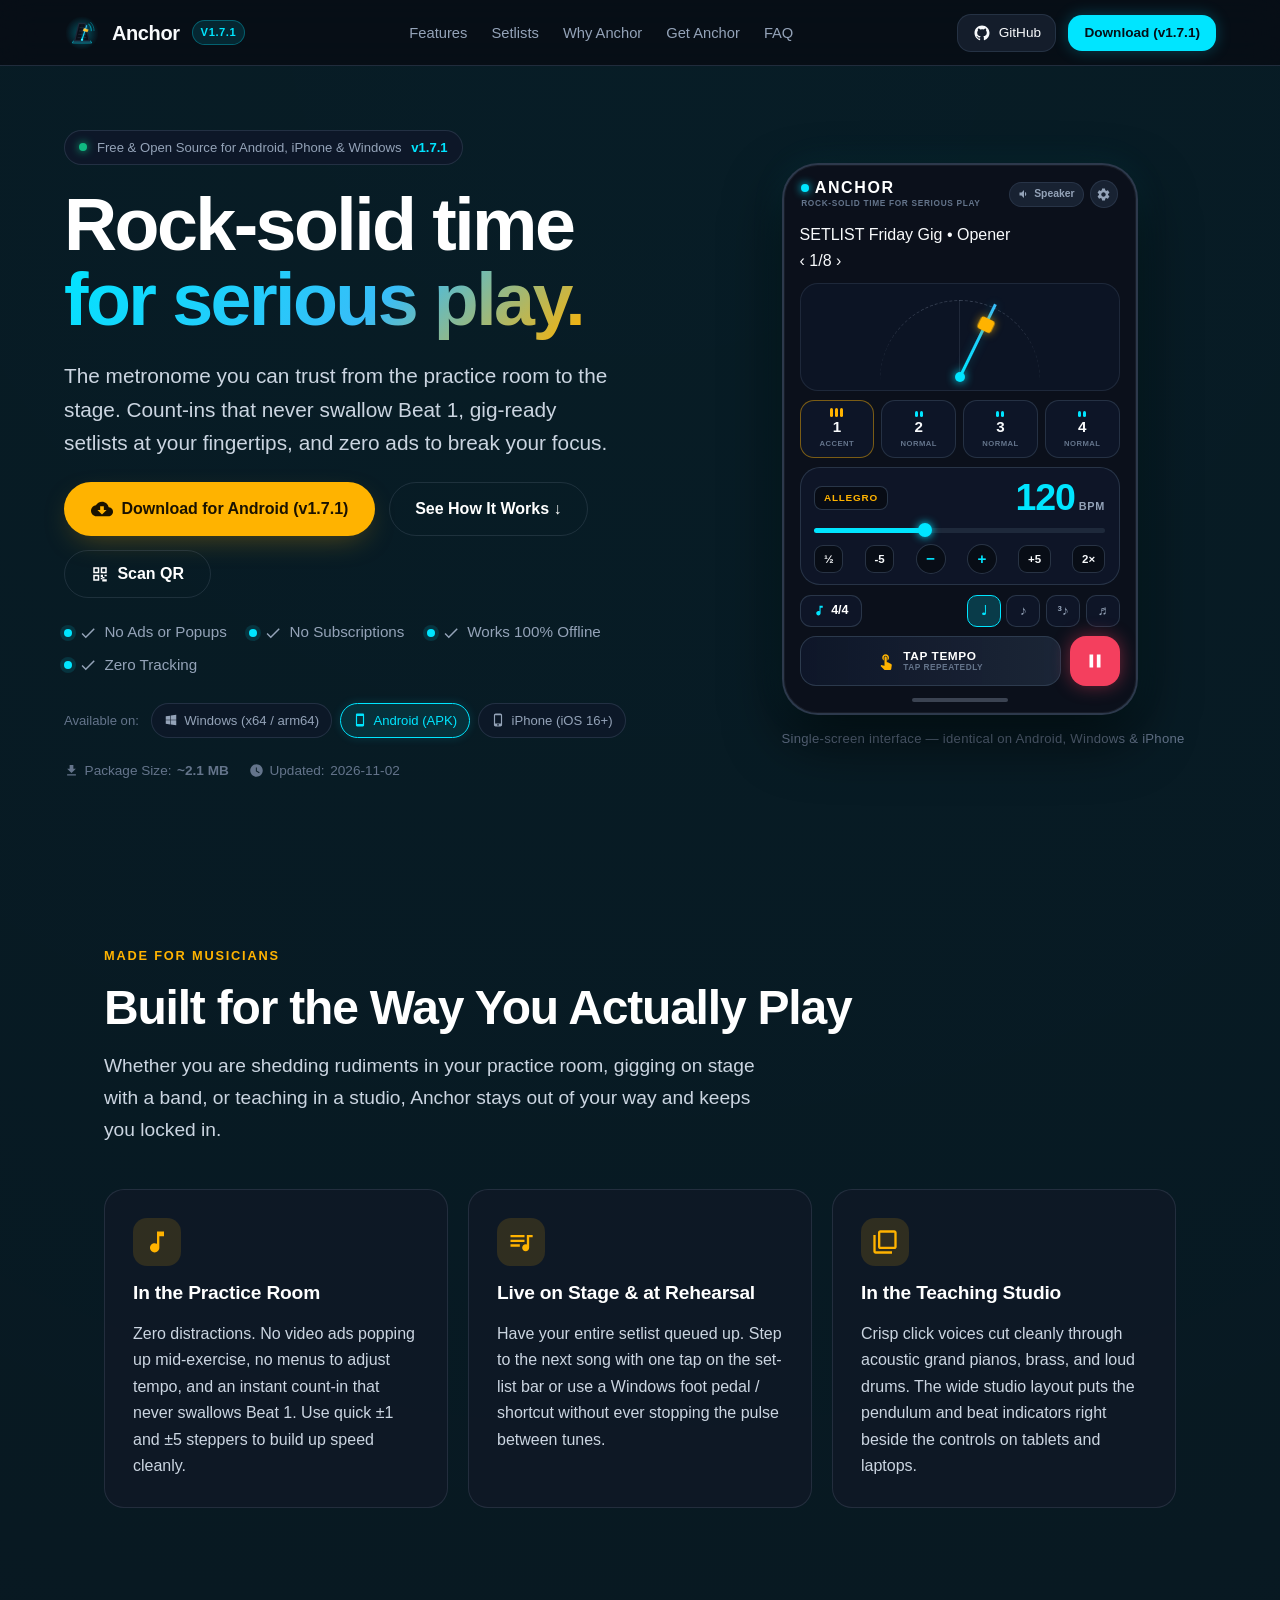
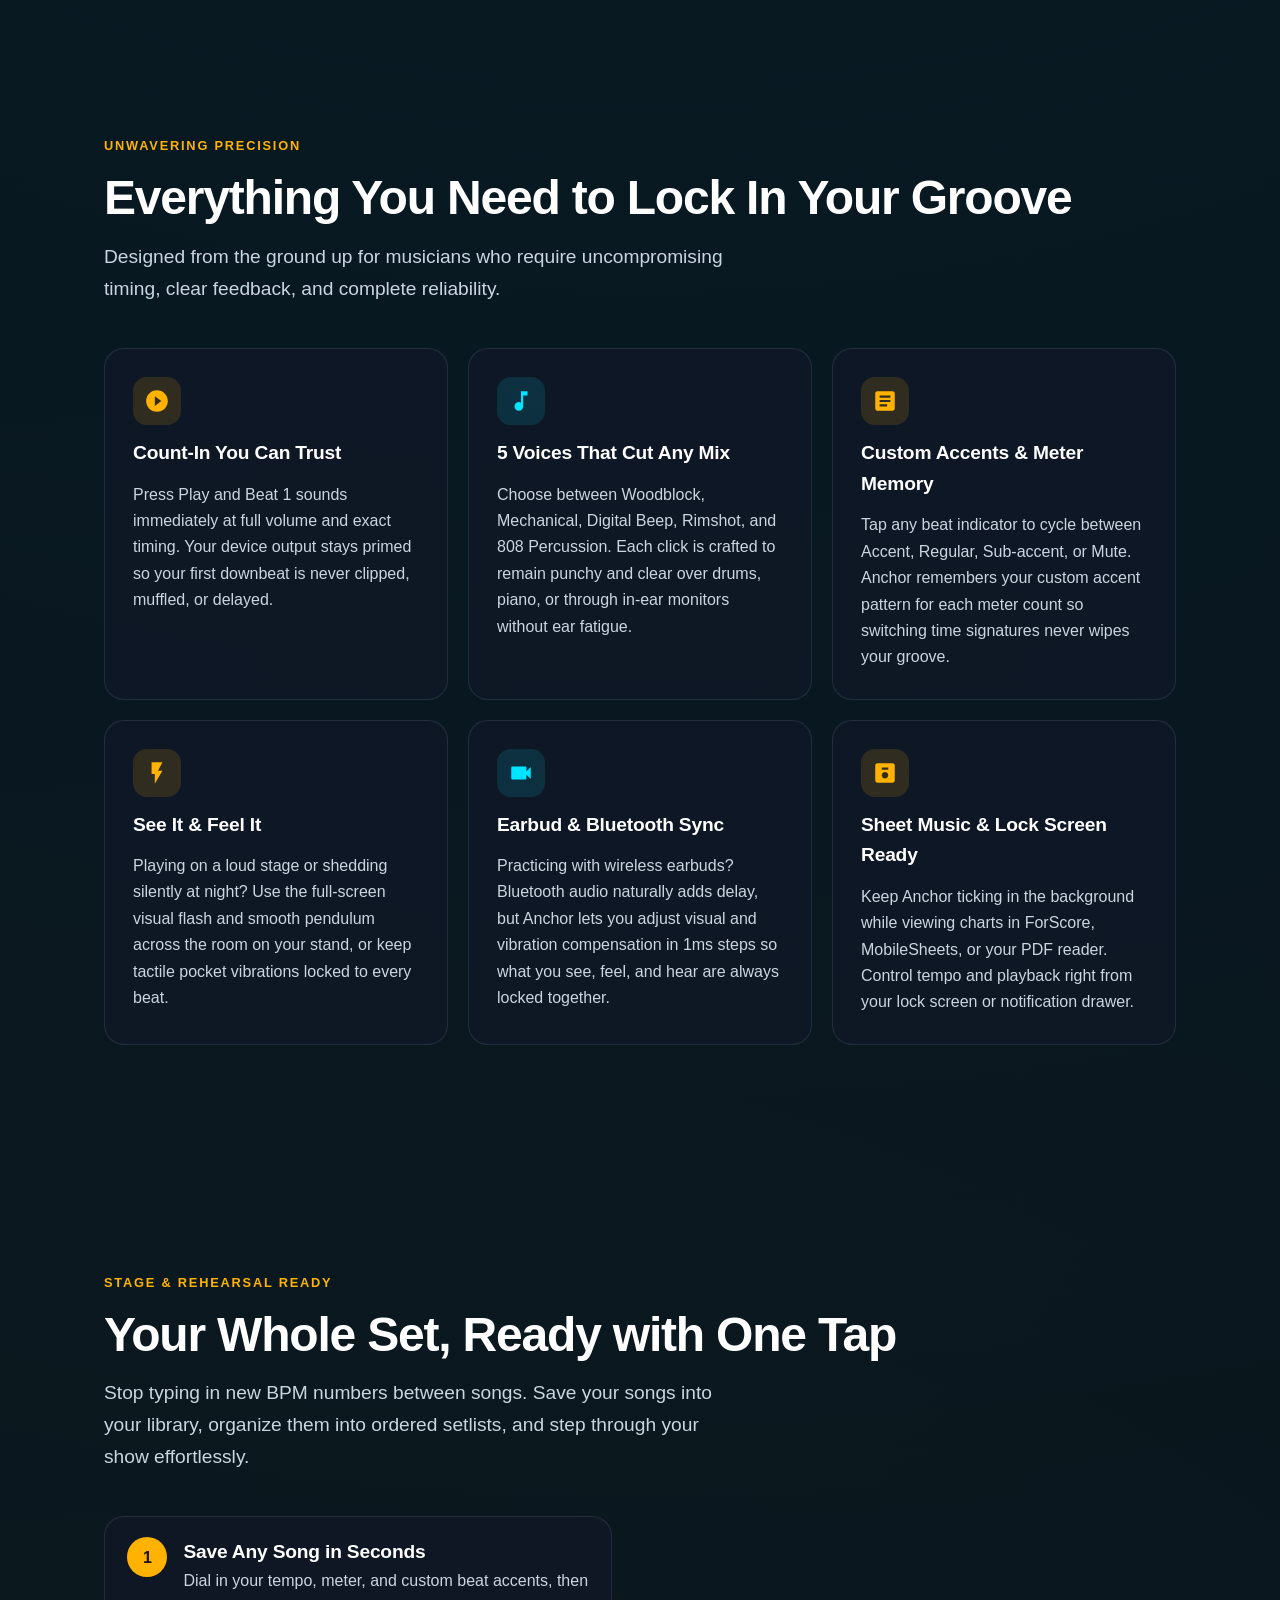
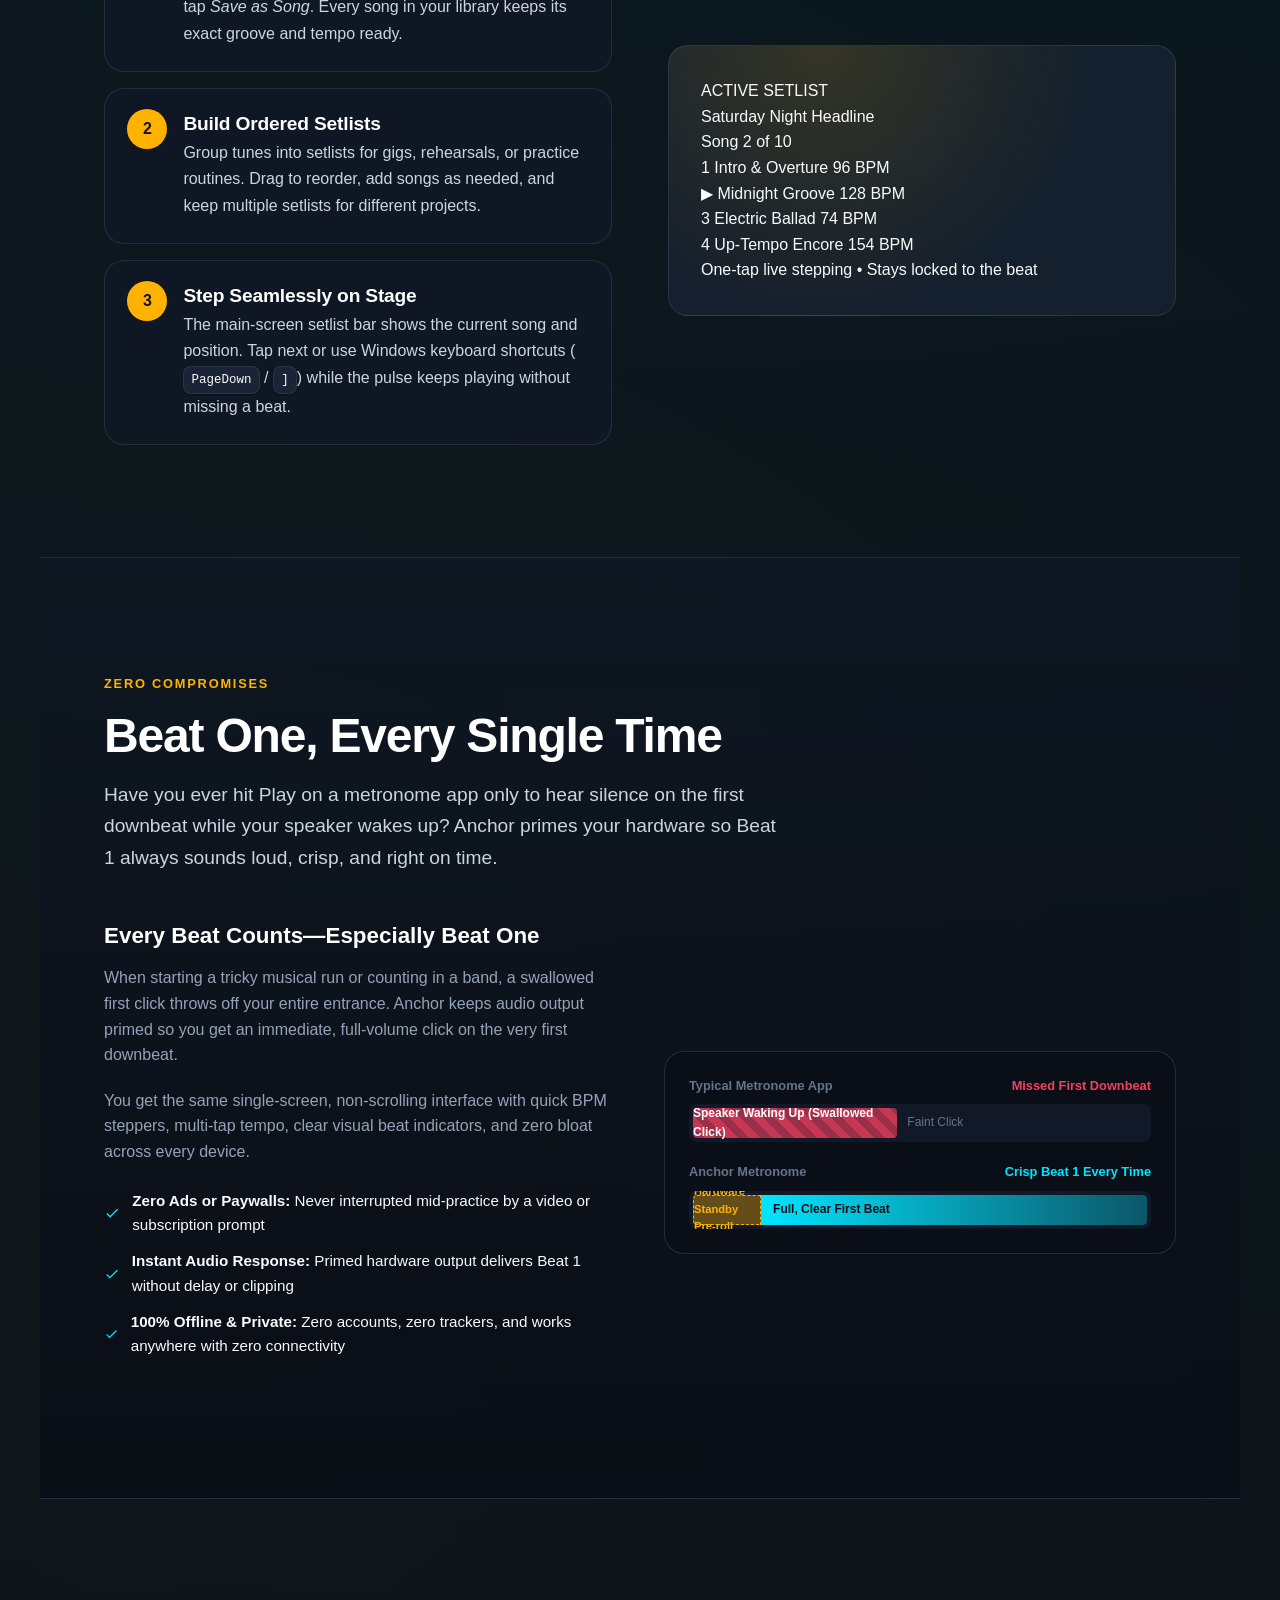
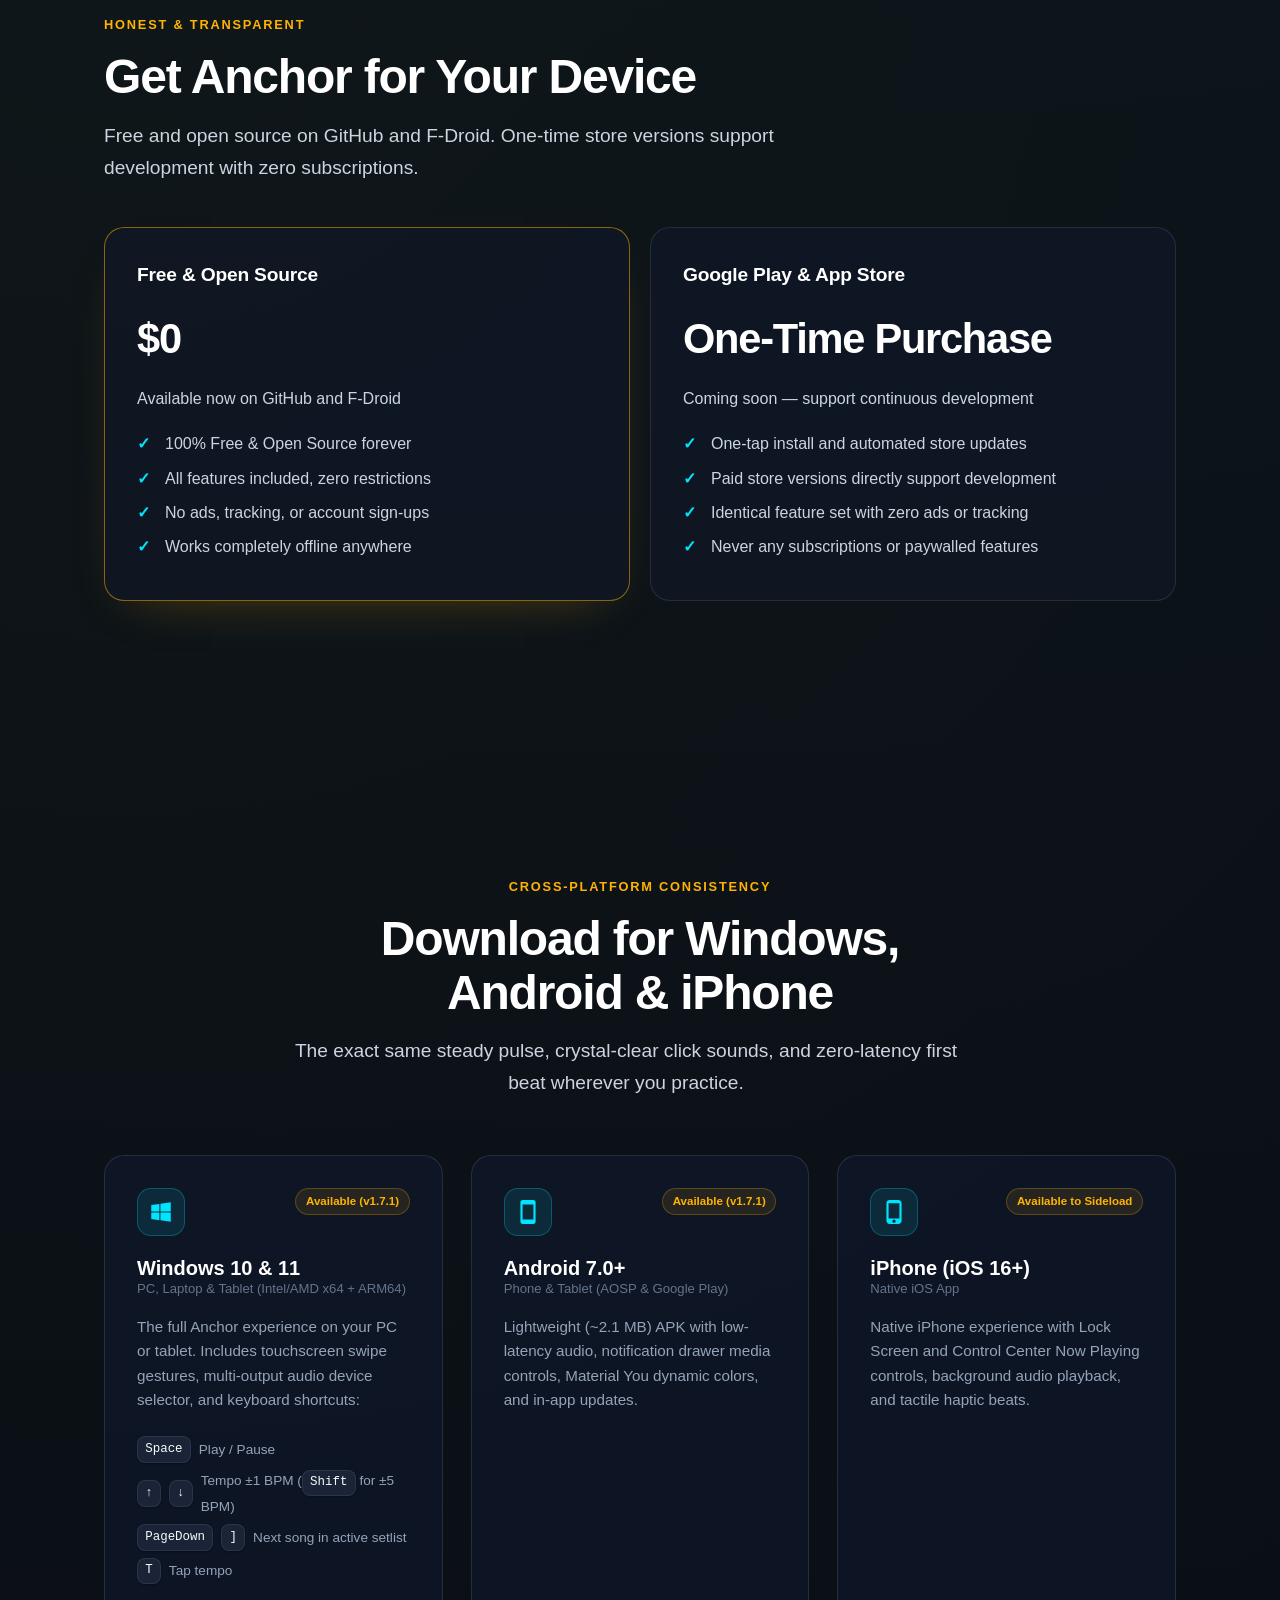
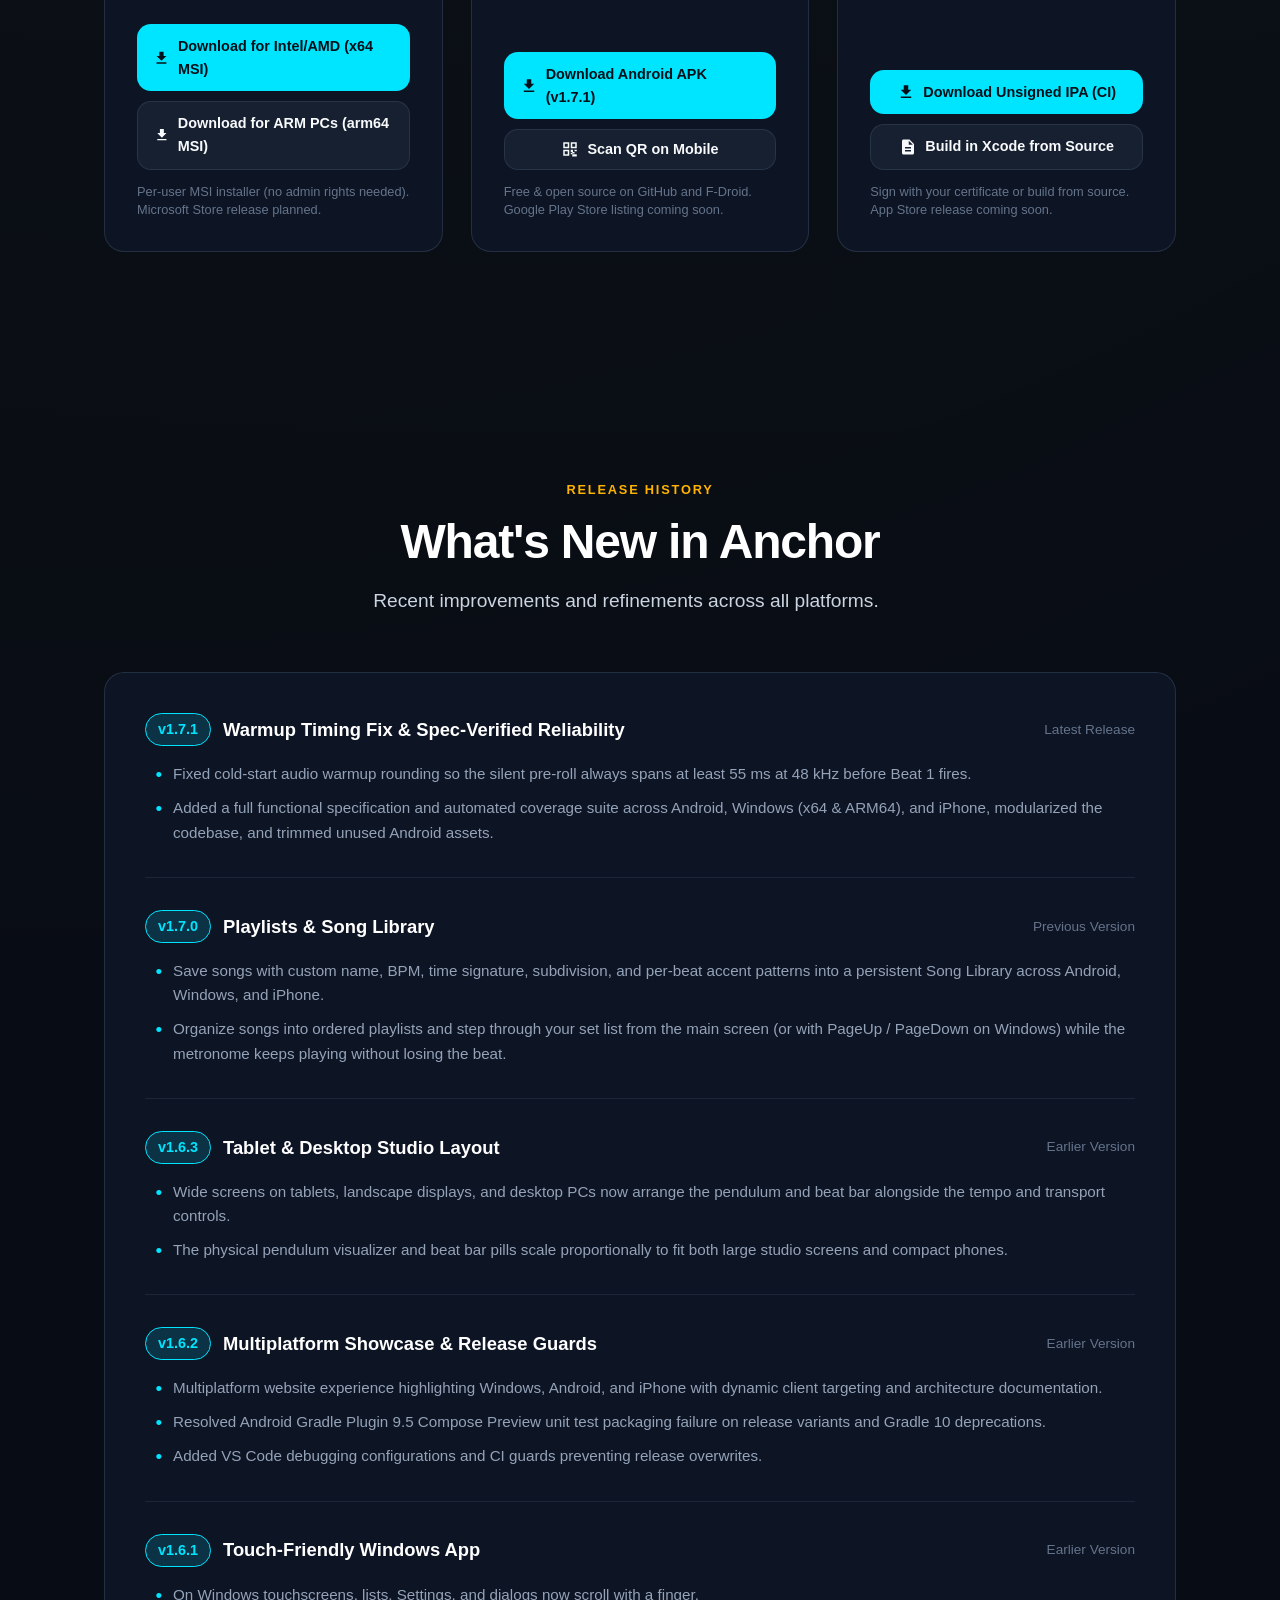
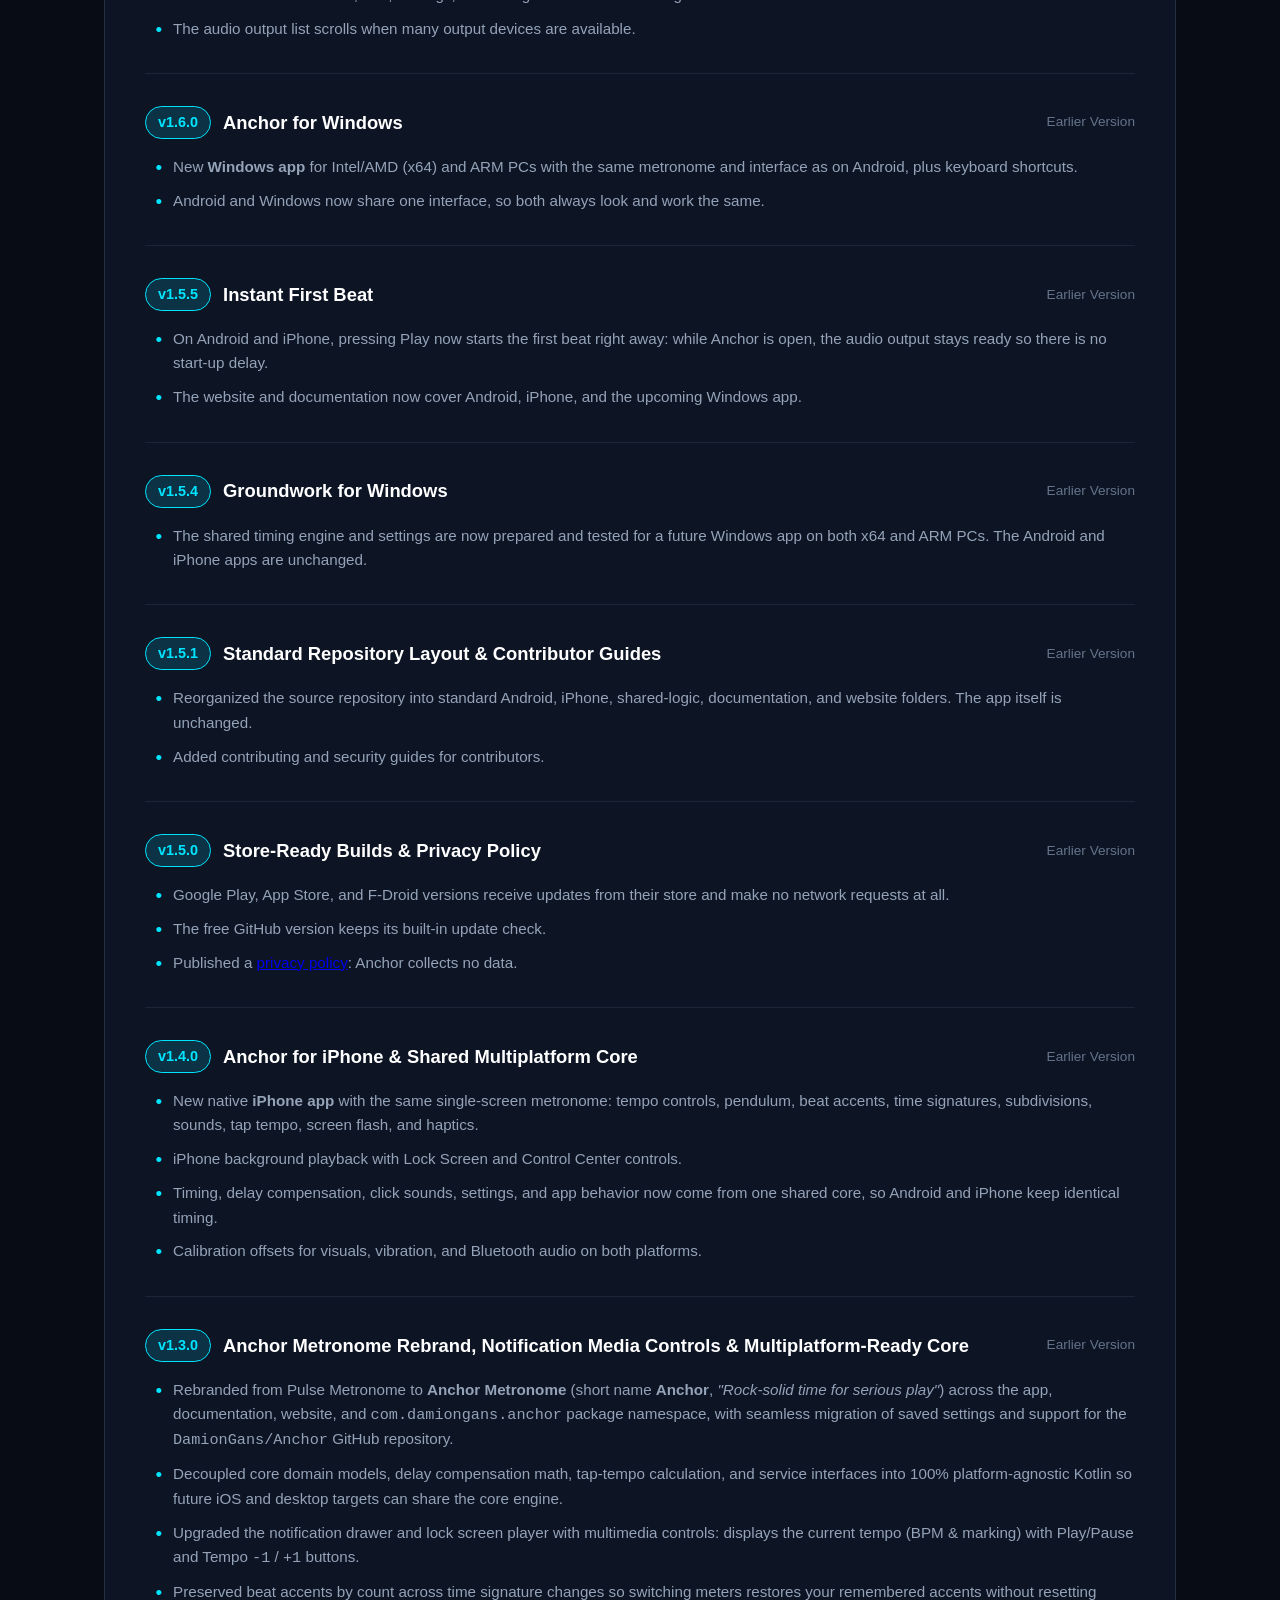
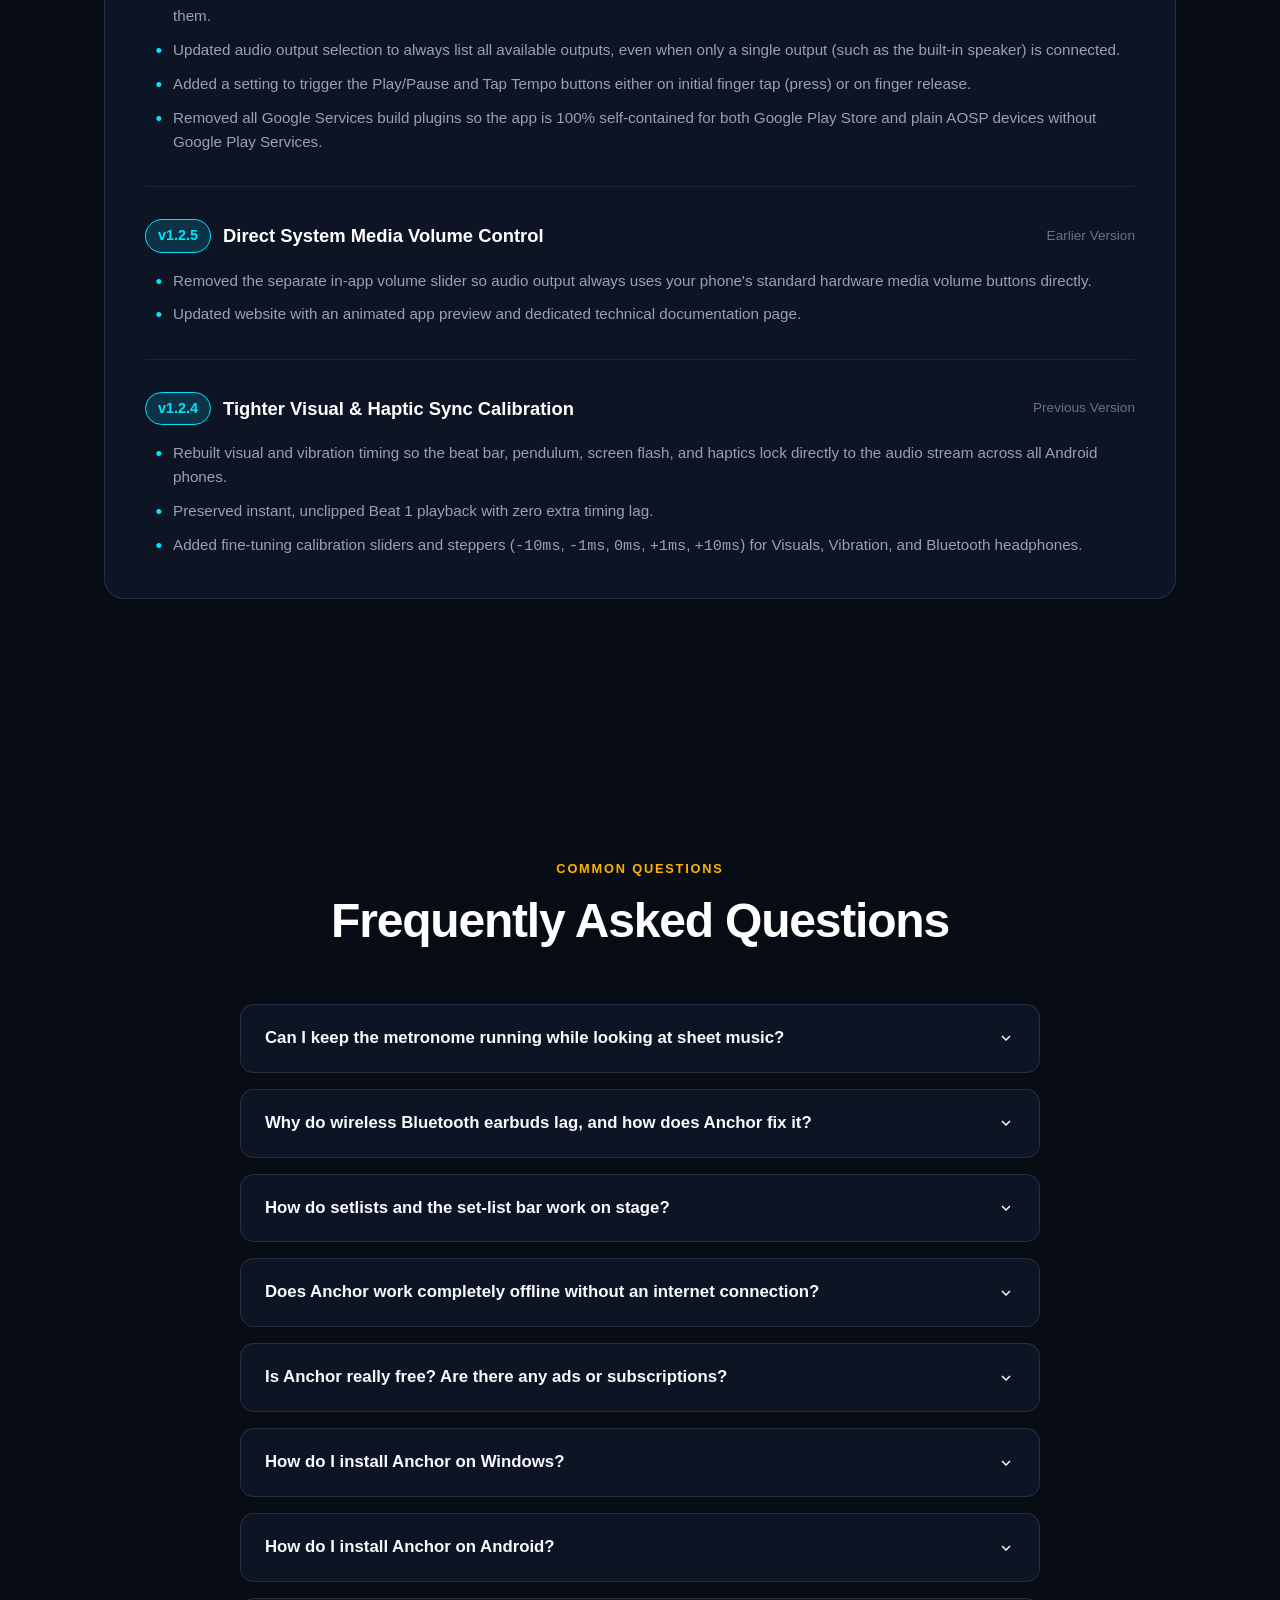
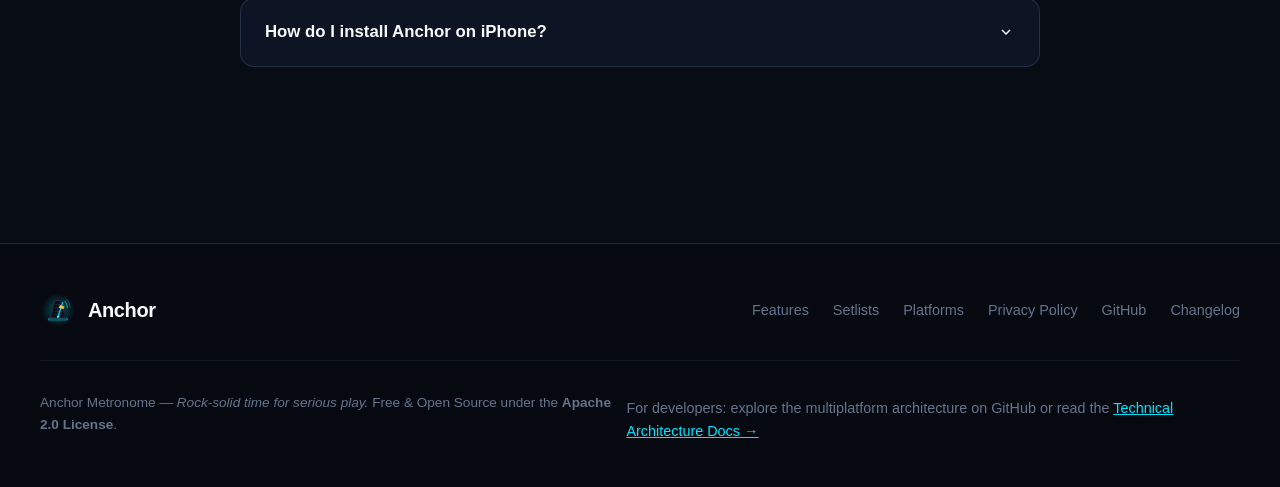
==== commit 80d29f65: "feat(website): musician-first content, setlist spotlight, and honest pricing" ====
--- a/website/index.html
+++ b/website/index.html
@@ -5,14 +5,14 @@
   <meta name="viewport" content="width=device-width, initial-scale=1.0">
   <title>Anchor Metronome | Rock-solid time for serious play</title>
   
-  <meta name="description" content="Rock-solid time for serious play. Anchor Metronome is a clean, high-precision metronome for Android, iPhone, and Windows with instant first beat, 6 click voices, pendulum, screen flash, haptics, and wireless headphone sync.">
-  <meta name="keywords" content="anchor metronome, anchor, metronome, android metronome, iphone metronome, ios metronome, windows metronome, musician, drummer, guitar, piano, practice, bpm, tap tempo, rhythm, ad-free metronome, aosp">
+  <meta name="description" content="Rock-solid time for serious play. Anchor Metronome gives you unwavering rhythm, an instant count-in that never swallows Beat 1, gig-ready setlists, and zero distractions across phone, tablet, and desktop.">
+  <meta name="keywords" content="anchor metronome, anchor, metronome, musician metronome, drummer metronome, piano practice, tempo, tap tempo, setlists, ad-free metronome, rhythm, android, iphone, windows">
   <meta name="theme-color" content="#080C14">
   
   <!-- Open Graph / Social Sharing -->
   <meta property="og:type" content="website">
   <meta property="og:title" content="Anchor Metronome — Rock-solid time for serious play">
-  <meta property="og:description" content="Rock-solid time for serious play across Android, iPhone, and Windows. No ads, no clutter, no missed first beats.">
+  <meta property="og:description" content="The metronome you can trust from the practice room to the stage. Unclipped count-ins, gig setlists, and zero ads on Android, iPhone, and Windows.">
   <meta property="og:image" content="assets/anchor-logo.svg">
   
   <!-- Favicon -->
@@ -35,11 +35,10 @@
       <nav>
         <ul class="nav-links">
           <li><a href="#features" class="nav-link">Features</a></li>
-          <li><a href="#platforms" class="nav-link">Platforms</a></li>
+          <li><a href="#setlists" class="nav-link">Setlists</a></li>
           <li><a href="#why-anchor" class="nav-link">Why Anchor</a></li>
-          <li><a href="#changelog" class="nav-link">What's New</a></li>
+          <li><a href="#pricing" class="nav-link">Get Anchor</a></li>
           <li><a href="#faq" class="nav-link">FAQ</a></li>
-          <li><a href="architecture.html" class="nav-link">Technical Docs</a></li>
         </ul>
       </nav>
 
@@ -50,24 +49,23 @@
           </svg>
           <span>GitHub</span>
         </a>
-        <a id="nav-download-btn" href="#platforms" class="btn-nav-download">
-          Download App
+        <a id="nav-download-btn" href="#pricing" class="btn-nav-download">
+          Get Anchor
         </a>
       </div>
     </div>
   </header>
 
-  <!-- ========================================================================
-       Hero Section
-       ======================================================================== -->
   <main>
+    <!-- ========================================================================
+         Hero Section
+         ======================================================================== -->
     <section class="hero">
-      <div class="hero-content">
+      <div class="hero-content hero-copy">
         <div class="version-pill">
           <span class="status-dot"></span>
           <span>Free &amp; Open Source for Android, iPhone &amp; Windows</span>
           <span id="version-pill-text" class="pill-version-name">v1.7.1</span>
-          <span>• Works 100% Offline • No Ads or Bloat</span>
         </div>
 
         <h1 class="hero-title">
@@ -75,26 +73,23 @@
           <span class="hero-title-accent">for serious play.</span>
         </h1>
 
-        <p class="hero-description">
-          Rock-solid time for serious play across phone, tablet, and desktop. A single clean screen gives you unwavering rhythm, an instant first beat that never clips, and seamless visual and haptic cues on Android, iPhone, and Windows.
+        <p class="hero-subtitle">
+          The metronome you can trust from the practice room to the stage. Count-ins that never swallow Beat 1, gig-ready setlists at your fingertips, and zero ads to break your focus.
         </p>
 
-        <div class="hero-cta-group">
-          <a id="hero-download-btn" href="https://github.com/DamionGans/Anchor/releases/download/v1.7.1/Anchor-v1.7.1.apk" class="btn-primary">
+        <div class="hero-ctas">
+          <a id="hero-download-btn" href="https://github.com/DamionGans/Anchor/releases/download/v1.7.1/Anchor-v1.7.1.apk" class="btn btn-primary">
             <svg width="22" height="22" viewBox="0 0 24 24" fill="currentColor">
               <path d="M19.35 10.04C18.67 6.59 15.64 4 12 4 9.11 4 6.6 5.64 5.35 8.04 2.34 8.36 0 10.91 0 14c0 3.31 2.69 6 6 6h13c2.76 0 5-2.24 5-5 0-2.64-2.05-4.78-4.65-4.96zM17 13l-5 5-5-5h3V9h4v4h3z"/>
             </svg>
-            <span class="btn-download-title">Download for Android (v1.7.1)</span>
+            <span class="btn-download-title">Get Anchor — Free</span>
           </a>
 
-          <a href="#platforms" class="btn-secondary">
-            <svg width="18" height="18" viewBox="0 0 24 24" fill="currentColor">
-              <path d="M4 6h16v10H4V6zm18-2H2v14h20V4zm-7 16H9v2h6v-2z"/>
-            </svg>
-            <span>All Platforms</span>
+          <a href="#features" class="btn btn-secondary">
+            <span>See How It Works ↓</span>
           </a>
 
-          <button id="btn-show-qr" class="btn-secondary" title="Display QR code to scan from phone">
+          <button id="btn-show-qr" class="btn btn-secondary" title="Display QR code to scan from phone">
             <svg width="18" height="18" viewBox="0 0 24 24" fill="currentColor">
               <path d="M3 3h8v8H3zm2 2v4h4V5zm8-2h8v8h-8zm2 2v4h4V5zM3 13h8v8H3zm2 2v4h4v-4zm13-2h3v2h-3zm-5 0h3v3h-3zm2 3h3v2h-3zm3 3h3v3h-3zm-3 0h3v3h-3zm-2-2h2v2h-2z"/>
             </svg>
@@ -102,8 +97,27 @@
           </button>
         </div>
 
+        <div class="trust-strip">
+          <div class="trust-item">
+            <svg width="18" height="18" viewBox="0 0 24 24" fill="currentColor"><path d="M9 16.17L4.83 12l-1.42 1.41L9 19 21 7l-1.41-1.41z"/></svg>
+            <span>No Ads or Popups</span>
+          </div>
+          <div class="trust-item">
+            <svg width="18" height="18" viewBox="0 0 24 24" fill="currentColor"><path d="M9 16.17L4.83 12l-1.42 1.41L9 19 21 7l-1.41-1.41z"/></svg>
+            <span>No Subscriptions</span>
+          </div>
+          <div class="trust-item">
+            <svg width="18" height="18" viewBox="0 0 24 24" fill="currentColor"><path d="M9 16.17L4.83 12l-1.42 1.41L9 19 21 7l-1.41-1.41z"/></svg>
+            <span>Works 100% Offline</span>
+          </div>
+          <div class="trust-item">
+            <svg width="18" height="18" viewBox="0 0 24 24" fill="currentColor"><path d="M9 16.17L4.83 12l-1.42 1.41L9 19 21 7l-1.41-1.41z"/></svg>
+            <span>Zero Tracking</span>
+          </div>
+        </div>
+
         <div class="hero-platform-pills">
-          <span class="hero-platform-label">Get Anchor for:</span>
+          <span class="hero-platform-label">Available on:</span>
           <a href="#platforms-windows" class="platform-chip" id="chip-windows">
             <svg width="14" height="14" viewBox="0 0 24 24" fill="currentColor"><path d="M3 5.5l7.5-1v7H3v-6zm0 13l7.5 1v-7H3v6zm8.5 1.15L21 21v-8.5h-9.5v7.15zm0-15.3V11.5H21V3l-9.5 1.35z"/></svg>
             <span>Windows (x64 / arm64)</span>
@@ -121,22 +135,16 @@
         <div class="download-meta">
           <span>
             <svg width="15" height="15" viewBox="0 0 24 24" fill="currentColor"><path d="M19 9h-4V3H9v6H5l7 7 7-7zM5 18v2h14v-2H5z"/></svg>
-            Android APK: <strong id="release-size-text" class="num">~2.1 MB</strong>
+            Package Size: <strong id="release-size-text" class="num">~2.1 MB</strong>
           </span>
           <span>
             <svg width="15" height="15" viewBox="0 0 24 24" fill="currentColor"><path d="M12 2C6.5 2 2 6.5 2 12s4.5 10 10 10 10-4.5 10-10S17.5 2 12 2zm4.2 14.2L11 13V7h1.5v5.2l4.5 2.7-.8 1.3z"/></svg>
             Updated: <span id="release-date-text">November 2026</span>
           </span>
-          <span>
-            <svg width="15" height="15" viewBox="0 0 24 24" fill="currentColor"><path d="M12 1L3 5v6c0 5.55 3.84 10.74 9 12 5.16-1.26 9-6.45 9-12V5l-9-4zm-2 16l-4-4 1.41-1.41L10 14.17l6.59-6.59L18 9l-8 8z"/></svg>
-            100% Free &amp; Open Source
-          </span>
-        </div>
-      </div>
-
-      <!-- ====================================================================
-           Animated App Screenshot (Constructed from UI Elements)
-           ==================================================================== -->
+        </div>
+      </div>
+
+      <!-- HERO-MOCK:START -->
       <div class="app-preview-wrapper" aria-label="Animated preview of the Anchor app interface" role="img">
         <div>
           <div class="phone-frame">
@@ -161,6 +169,19 @@
               </div>
             </div>
 
+            <!-- Setlist Bar -->
+            <div class="mock-setlist-bar">
+              <div class="mock-setlist-info">
+                <span class="mock-setlist-tag">SETLIST</span>
+                <span class="mock-setlist-name">Friday Gig • Opener</span>
+              </div>
+              <div class="mock-setlist-nav">
+                <span class="mock-setlist-btn">‹</span>
+                <span class="mock-setlist-pos num">1/8</span>
+                <span class="mock-setlist-btn">›</span>
+              </div>
+            </div>
+
             <!-- Animated Pendulum Visualizer -->
             <div class="mock-pendulum-card">
               <div class="mock-pendulum-arc"></div>
@@ -266,103 +287,338 @@
           <div class="preview-caption">Single-screen interface — identical on Android, Windows &amp; iPhone</div>
         </div>
       </div>
+      <!-- HERO-MOCK:END -->
     </section>
 
     <!-- ========================================================================
-         Core Musician Features Grid
+         Use Cases: Made for the Way You Play
+         ======================================================================== -->
+    <section class="section">
+      <div class="section-inner">
+        <span class="section-eyebrow">Made for Musicians</span>
+        <h2 class="section-title">Built for the Way You Actually Play</h2>
+        <p class="section-lead">
+          Whether you are shedding rudiments in your practice room, gigging on stage with a band, or teaching in a studio, Anchor stays out of your way and keeps you locked in.
+        </p>
+
+        <div class="usecases">
+          <div class="usecase-card">
+            <div class="usecase-icon">
+              <svg width="28" height="28" viewBox="0 0 24 24" fill="currentColor">
+                <path d="M12 3v10.55c-.59-.34-1.27-.55-2-.55-2.21 0-4 1.79-4 4s1.79 4 4 4 4-1.79 4-4V7h4V3h-6z"/>
+              </svg>
+            </div>
+            <h3 class="usecase-title">In the Practice Room</h3>
+            <p class="usecase-text">
+              Zero distractions. No video ads popping up mid-exercise, no menus to adjust tempo, and an instant count-in that never swallows Beat 1. Use quick ±1 and ±5 steppers to build up speed cleanly.
+            </p>
+          </div>
+
+          <div class="usecase-card">
+            <div class="usecase-icon">
+              <svg width="28" height="28" viewBox="0 0 24 24" fill="currentColor">
+                <path d="M15 6H3v2h12V6zm0 4H3v2h12v-2zM3 16h8v-2H3v2zM17 6v8.18c-.31-.11-.65-.18-1-.18-1.66 0-3 1.34-3 3s1.34 3 3 3 3-1.34 3-3V8h3V6h-5z"/>
+              </svg>
+            </div>
+            <h3 class="usecase-title">Live on Stage &amp; at Rehearsal</h3>
+            <p class="usecase-text">
+              Have your entire setlist queued up. Step to the next song with one tap on the set-list bar or use a Windows foot pedal / shortcut without ever stopping the pulse between tunes.
+            </p>
+          </div>
+
+          <div class="usecase-card">
+            <div class="usecase-icon">
+              <svg width="28" height="28" viewBox="0 0 24 24" fill="currentColor">
+                <path d="M4 6H2v14c0 1.1.9 2 2 2h14v-2H4V6zm16-4H8c-1.1 0-2 .9-2 2v12c0 1.1.9 2 2 2h12c1.1 0 2-.9 2-2V4c0-1.1-.9-2-2-2zm0 14H8V4h12v12z"/>
+              </svg>
+            </div>
+            <h3 class="usecase-title">In the Teaching Studio</h3>
+            <p class="usecase-text">
+              Crisp click voices cut cleanly through acoustic grand pianos, brass, and loud drums. The wide studio layout puts the pendulum and beat indicators right beside the controls on tablets and laptops.
+            </p>
+          </div>
+        </div>
+      </div>
+    </section>
+
+    <!-- ========================================================================
+         Benefits Grid
          ======================================================================== -->
     <section id="features" class="section">
-      <div class="section-header">
-        <span class="section-tag">Made for Musicians</span>
+      <div class="section-inner">
+        <span class="section-eyebrow">Unwavering Precision</span>
         <h2 class="section-title">Everything You Need to Lock In Your Groove</h2>
-        <p class="section-subtitle">
-          Whether you are shedding rudiments on your phone, practicing at the piano with a tablet, or teaching in a studio with a laptop, Anchor stays out of your way so you can focus on playing.
+        <p class="section-lead">
+          Designed from the ground up for musicians who require uncompromising timing, clear feedback, and complete reliability.
         </p>
-      </div>
-
-      <div class="features-grid">
-        <!-- Feature 1 -->
-        <div class="feature-card">
-          <div class="feature-icon-box">
-            <svg width="26" height="26" viewBox="0 0 24 24" fill="currentColor">
-              <path d="M12 3v10.55c-.59-.34-1.27-.55-2-.55-2.21 0-4 1.79-4 4s1.79 4 4 4 4-1.79 4-4V7h4V3h-6z"/>
-            </svg>
-          </div>
-          <span class="feature-badge">6 Click Voices</span>
-          <h3 class="feature-title">Crisp, Musical Sounds</h3>
-          <p class="feature-desc">
-            Switch effortlessly between Tick, Click, Woodblock, Cowbell, Beep, and Hi-Hat. Every sound is pre-synthesized PCM voiced to cut cleanly through acoustic instruments or in-ear monitors without harshness.
-          </p>
-        </div>
-
-        <!-- Feature 2 -->
-        <div class="feature-card">
-          <div class="feature-icon-box">
-            <svg width="26" height="26" viewBox="0 0 24 24" fill="currentColor">
-              <path d="M19 3H5c-1.1 0-2 .9-2 2v14c0 1.1.9 2 2 2h14c1.1 0 2-.9 2-2V5c0-1.1-.9-2-2-2zm-5 14H7v-2h7v2zm3-4H7v-2h10v2zm0-4H7V7h10v2z"/>
-            </svg>
-          </div>
-          <span class="feature-badge">Meters &amp; Subdivisions</span>
-          <h3 class="feature-title">Custom Accents &amp; Grooves</h3>
-          <p class="feature-desc">
-            Tap any beat indicator to accent it, make it a standard beat, or mute it completely. Anchor remembers your custom accent pattern for each meter count so switching time signatures never wipes your groove.
-          </p>
-        </div>
-
-        <!-- Feature 3 -->
-        <div class="feature-card">
-          <div class="feature-icon-box">
-            <svg width="26" height="26" viewBox="0 0 24 24" fill="currentColor">
-              <path d="M7 2v11h3v9l7-12h-4l4-8z"/>
-            </svg>
-          </div>
-          <span class="feature-badge">Visual &amp; Haptic Pulse</span>
-          <h3 class="feature-title">Screen Flash, Pendulum &amp; Haptics</h3>
-          <p class="feature-desc">
-            Playing loud drums or on a noisy stage? Turn on the full-screen flash and smooth pendulum on any display, plus distinct tactile vibrations on phones so you can see and feel every downbeat and subdivision.
-          </p>
-        </div>
-
-        <!-- Feature 4 -->
-        <div class="feature-card">
-          <div class="feature-icon-box">
-            <svg width="26" height="26" viewBox="0 0 24 24" fill="currentColor">
-              <path d="M12 2C6.48 2 2 6.48 2 12s4.48 10 10 10 10-4.48 10-10S17.52 2 12 2zm0 18c-4.41 0-8-3.59-8-8s3.59-8 8-8 8 3.59 8 8-3.59 8-8 8zm-1-13h2v6h-2zm0 8h2v2h-2z"/>
-            </svg>
-          </div>
-          <span class="feature-badge">Sheet Music Friendly</span>
-          <h3 class="feature-title">Background &amp; Remote Controls</h3>
-          <p class="feature-desc">
-            Open PDF sheet music, chord charts, or lock your screen. Anchor continues ticking in the background with notification media controls on Android, Lock Screen &amp; Control Center Now Playing on iPhone, and global keyboard shortcuts on Windows.
-          </p>
-        </div>
-
-        <!-- Feature 5 -->
-        <div class="feature-card">
-          <div class="feature-icon-box">
-            <svg width="26" height="26" viewBox="0 0 24 24" fill="currentColor">
-              <path d="M17 10.5V7c0-.55-.45-1-1-1H4c-.55 0-1 .45-1 1v10c0 .55.45 1 1 1h12c.55 0 1-.45 1-1v-3.5l4 4v-11l-4 4z"/>
-            </svg>
-          </div>
-          <span class="feature-badge">Headphone Sync</span>
-          <h3 class="feature-title">Hardware &amp; Wireless Audio Sync</h3>
-          <p class="feature-desc">
-            Practicing with wireless Bluetooth earbuds or an external audio interface? Fine-tune visual flash, vibration, or Bluetooth timing in 1ms steps so what you see, feel, and hear always line up perfectly.
-          </p>
-        </div>
-
-        <!-- Feature 6 -->
-        <div class="feature-card">
-          <div class="feature-icon-box">
-            <svg width="26" height="26" viewBox="0 0 24 24" fill="currentColor">
-              <path d="M15 6H3v2h12V6zm0 4H3v2h12v-2zM3 16h8v-2H3v2zM17 6v8.18c-.31-.11-.65-.18-1-.18-1.66 0-3 1.34-3 3s1.34 3 3 3 3-1.34 3-3V8h3V6h-5z"/>
-            </svg>
-          </div>
-          <span class="feature-badge">Playlists &amp; Setlists</span>
-          <h3 class="feature-title">Song Library &amp; Setlist Bar</h3>
-          <p class="feature-desc">
-            Save songs with their name, BPM, time signature, and custom beat accents into your library, organize them into ordered playlists, and step through your setlist with one tap on the main screen.
-          </p>
+
+        <div class="benefit-grid">
+          <!-- Benefit 1 -->
+          <div class="benefit-card">
+            <div class="benefit-icon">
+              <svg width="26" height="26" viewBox="0 0 24 24" fill="currentColor">
+                <path d="M12 2C6.48 2 2 6.48 2 12s4.48 10 10 10 10-4.48 10-10S17.52 2 12 2zm-2 14.5v-9l6 4.5-6 4.5z"/>
+              </svg>
+            </div>
+            <h3 class="benefit-title">Count-In You Can Trust</h3>
+            <p class="benefit-text">
+              Press Play and Beat 1 sounds immediately at full volume and exact timing. Your device output stays primed so your first downbeat is never clipped, muffled, or delayed.
+            </p>
+          </div>
+
+          <!-- Benefit 2 -->
+          <div class="benefit-card">
+            <div class="benefit-icon">
+              <svg width="26" height="26" viewBox="0 0 24 24" fill="currentColor">
+                <path d="M12 3v10.55c-.59-.34-1.27-.55-2-.55-2.21 0-4 1.79-4 4s1.79 4 4 4 4-1.79 4-4V7h4V3h-6z"/>
+              </svg>
+            </div>
+            <h3 class="benefit-title">5 Voices That Cut Any Mix</h3>
+            <p class="benefit-text">
+              Choose between Woodblock, Mechanical, Digital Beep, Rimshot, and 808 Percussion. Each click is crafted to remain punchy and clear over drums, piano, or through in-ear monitors without ear fatigue.
+            </p>
+          </div>
+
+          <!-- Benefit 3 -->
+          <div class="benefit-card">
+            <div class="benefit-icon">
+              <svg width="26" height="26" viewBox="0 0 24 24" fill="currentColor">
+                <path d="M19 3H5c-1.1 0-2 .9-2 2v14c0 1.1.9 2 2 2h14c1.1 0 2-.9 2-2V5c0-1.1-.9-2-2-2zm-5 14H7v-2h7v2zm3-4H7v-2h10v2zm0-4H7V7h10v2z"/>
+              </svg>
+            </div>
+            <h3 class="benefit-title">Custom Accents &amp; Meter Memory</h3>
+            <p class="benefit-text">
+              Tap any beat indicator to cycle between Accent, Regular, Sub-accent, or Mute. Anchor remembers your custom accent pattern for each meter count so switching time signatures never wipes your groove.
+            </p>
+          </div>
+
+          <!-- Benefit 4 -->
+          <div class="benefit-card">
+            <div class="benefit-icon">
+              <svg width="26" height="26" viewBox="0 0 24 24" fill="currentColor">
+                <path d="M7 2v11h3v9l7-12h-4l4-8z"/>
+              </svg>
+            </div>
+            <h3 class="benefit-title">See It &amp; Feel It</h3>
+            <p class="benefit-text">
+              Playing on a loud stage or shedding silently at night? Use the full-screen visual flash and smooth pendulum across the room on your stand, or keep tactile pocket vibrations locked to every beat.
+            </p>
+          </div>
+
+          <!-- Benefit 5 -->
+          <div class="benefit-card">
+            <div class="benefit-icon">
+              <svg width="26" height="26" viewBox="0 0 24 24" fill="currentColor">
+                <path d="M17 10.5V7c0-.55-.45-1-1-1H4c-.55 0-1 .45-1 1v10c0 .55.45 1 1 1h12c.55 0 1-.45 1-1v-3.5l4 4v-11l-4 4z"/>
+              </svg>
+            </div>
+            <h3 class="benefit-title">Earbud &amp; Bluetooth Sync</h3>
+            <p class="benefit-text">
+              Practicing with wireless earbuds? Bluetooth audio naturally adds delay, but Anchor lets you adjust visual and vibration compensation in 1ms steps so what you see, feel, and hear are always locked together.
+            </p>
+          </div>
+
+          <!-- Benefit 6 -->
+          <div class="benefit-card">
+            <div class="benefit-icon">
+              <svg width="26" height="26" viewBox="0 0 24 24" fill="currentColor">
+                <path d="M19 3H5c-1.1 0-2 .9-2 2v14c0 1.1.9 2 2 2h14c1.1 0 2-.9 2-2V5c0-1.1-.9-2-2-2zm-7 14c-1.66 0-3-1.34-3-3s1.34-3 3-3 3 1.34 3 3-1.34 3-3 3zm3-8H9V7h6v2z"/>
+              </svg>
+            </div>
+            <h3 class="benefit-title">Sheet Music &amp; Lock Screen Ready</h3>
+            <p class="benefit-text">
+              Keep Anchor ticking in the background while viewing charts in ForScore, MobileSheets, or your PDF reader. Control tempo and playback right from your lock screen or notification drawer.
+            </p>
+          </div>
+        </div>
+      </div>
+    </section>
+
+    <!-- ========================================================================
+         Setlists & Song Library Spotlight
+         ======================================================================== -->
+    <section id="setlists" class="section">
+      <div class="section-inner">
+        <span class="section-eyebrow">Stage &amp; Rehearsal Ready</span>
+        <h2 class="section-title">Your Whole Set, Ready with One Tap</h2>
+        <p class="section-lead">
+          Stop typing in new BPM numbers between songs. Save your songs into your library, organize them into ordered setlists, and step through your show effortlessly.
+        </p>
+
+        <div class="setlist-spotlight">
+          <div class="setlist-steps">
+            <div class="setlist-step">
+              <span class="step-number">1</span>
+              <div>
+                <h4 class="step-title">Save Any Song in Seconds</h4>
+                <p class="step-text">
+                  Dial in your tempo, meter, and custom beat accents, then tap <em>Save as Song</em>. Every song in your library keeps its exact groove and tempo ready.
+                </p>
+              </div>
+            </div>
+
+            <div class="setlist-step">
+              <span class="step-number">2</span>
+              <div>
+                <h4 class="step-title">Build Ordered Setlists</h4>
+                <p class="step-text">
+                  Group tunes into setlists for gigs, rehearsals, or practice routines. Drag to reorder, add songs as needed, and keep multiple setlists for different projects.
+                </p>
+              </div>
+            </div>
+
+            <div class="setlist-step">
+              <span class="step-number">3</span>
+              <div>
+                <h4 class="step-title">Step Seamlessly on Stage</h4>
+                <p class="step-text">
+                  The main-screen setlist bar shows the current song and position. Tap next or use Windows keyboard shortcuts (<kbd class="kbd-key">PageDown</kbd> / <kbd class="kbd-key">]</kbd>) while the pulse keeps playing without missing a beat.
+                </p>
+              </div>
+            </div>
+          </div>
+
+          <div class="setlist-visual">
+            <div class="setlist-visual-card">
+              <div class="setlist-card-header">
+                <div>
+                  <span class="setlist-card-tag">ACTIVE SETLIST</span>
+                  <div class="setlist-card-title">Saturday Night Headline</div>
+                </div>
+                <span class="setlist-card-badge">Song 2 of 10</span>
+              </div>
+
+              <div class="setlist-card-items">
+                <div class="setlist-item-row done">
+                  <span class="setlist-item-num">1</span>
+                  <span class="setlist-item-name">Intro &amp; Overture</span>
+                  <span class="setlist-item-bpm num">96 BPM</span>
+                </div>
+                <div class="setlist-item-row active">
+                  <span class="setlist-item-num">▶</span>
+                  <span class="setlist-item-name">Midnight Groove</span>
+                  <span class="setlist-item-bpm num">128 BPM</span>
+                </div>
+                <div class="setlist-item-row">
+                  <span class="setlist-item-num">3</span>
+                  <span class="setlist-item-name">Electric Ballad</span>
+                  <span class="setlist-item-bpm num">74 BPM</span>
+                </div>
+                <div class="setlist-item-row">
+                  <span class="setlist-item-num">4</span>
+                  <span class="setlist-item-name">Up-Tempo Encore</span>
+                  <span class="setlist-item-bpm num">154 BPM</span>
+                </div>
+              </div>
+
+              <div class="setlist-card-footer">
+                <span>One-tap live stepping • Stays locked to the beat</span>
+              </div>
+            </div>
+          </div>
+        </div>
+      </div>
+    </section>
+
+    <!-- ========================================================================
+         Why Musicians Choose Anchor (Beat 1 Downbeat Visual)
+         ======================================================================== -->
+    <section id="why-anchor" class="section audio-deepdive">
+      <div class="section-inner">
+        <span class="section-eyebrow">Zero Compromises</span>
+        <h2 class="section-title">Beat One, Every Single Time</h2>
+        <p class="section-lead">
+          Have you ever hit Play on a metronome app only to hear silence on the first downbeat while your speaker wakes up? Anchor primes your hardware so Beat 1 always sounds loud, crisp, and right on time.
+        </p>
+
+        <div class="deepdive-grid">
+          <div class="deepdive-text">
+            <h3 style="font-size: 1.4rem; color: #FFF; margin-bottom: 0.75rem;">Every Beat Counts—Especially Beat One</h3>
+            <p style="color: var(--text-muted); margin-bottom: 1.25rem;">
+              When starting a tricky musical run or counting in a band, a swallowed first click throws off your entire entrance. Anchor keeps audio output primed so you get an immediate, full-volume click on the very first downbeat.
+            </p>
+            <p style="color: var(--text-muted); margin-bottom: 1.5rem;">
+              You get the same single-screen, non-scrolling interface with quick BPM steppers, multi-tap tempo, clear visual beat indicators, and zero bloat across every device.
+            </p>
+
+            <ul style="list-style: none; display: flex; flex-direction: column; gap: 0.75rem; margin-bottom: 1.75rem;">
+              <li style="display: flex; align-items: center; gap: 0.75rem; color: var(--text-main); font-size: 0.95rem;">
+                <svg width="20" height="20" viewBox="0 0 24 24" fill="#00E5FF"><path d="M9 16.17L4.83 12l-1.42 1.41L9 19 21 7l-1.41-1.41z"/></svg>
+                <span><strong>Zero Ads or Paywalls:</strong> Never interrupted mid-practice by a video or subscription prompt</span>
+              </li>
+              <li style="display: flex; align-items: center; gap: 0.75rem; color: var(--text-main); font-size: 0.95rem;">
+                <svg width="20" height="20" viewBox="0 0 24 24" fill="#00E5FF"><path d="M9 16.17L4.83 12l-1.42 1.41L9 19 21 7l-1.41-1.41z"/></svg>
+                <span><strong>Instant Audio Response:</strong> Primed hardware output delivers Beat 1 without delay or clipping</span>
+              </li>
+              <li style="display: flex; align-items: center; gap: 0.75rem; color: var(--text-main); font-size: 0.95rem;">
+                <svg width="20" height="20" viewBox="0 0 24 24" fill="#00E5FF"><path d="M9 16.17L4.83 12l-1.42 1.41L9 19 21 7l-1.41-1.41z"/></svg>
+                <span><strong>100% Offline &amp; Private:</strong> Zero accounts, zero trackers, and works anywhere with zero connectivity</span>
+              </li>
+            </ul>
+          </div>
+
+          <div class="waveform-diagram">
+            <div class="diagram-row">
+              <div class="diagram-label">
+                <span>Typical Metronome App</span>
+                <span style="color: var(--accent-rose);">Missed First Downbeat</span>
+              </div>
+              <div class="diagram-bar-container">
+                <div class="diagram-bar-bad">Speaker Waking Up (Swallowed Click)</div>
+                <div style="flex: 1; padding-left: 10px; color: var(--text-dim); font-size: 0.75rem;">Faint Click</div>
+              </div>
+            </div>
+
+            <div class="diagram-row">
+              <div class="diagram-label">
+                <span>Anchor Metronome</span>
+                <span style="color: var(--primary-cyan);">Crisp Beat 1 Every Time</span>
+              </div>
+              <div class="diagram-bar-container">
+                <div class="diagram-bar-good-warmup">Hardware Standby Pre-roll</div>
+                <div class="diagram-bar-good-attack">Full, Clear First Beat</div>
+              </div>
+            </div>
+          </div>
+        </div>
+      </div>
+    </section>
+
+    <!-- ========================================================================
+         Pricing & Get Anchor
+         ======================================================================== -->
+    <section id="pricing" class="section">
+      <div class="section-inner">
+        <span class="section-eyebrow">Honest &amp; Transparent</span>
+        <h2 class="section-title">Get Anchor for Your Device</h2>
+        <p class="section-lead">
+          Free and open source on GitHub and F-Droid. One-time store versions support development with zero subscriptions.
+        </p>
+
+        <div class="pricing">
+          <div class="price-card price-card--free">
+            <div class="price-name">Free &amp; Open Source</div>
+            <div class="price-amount">$0</div>
+            <div class="price-note">Available now on GitHub and F-Droid</div>
+            <ul class="price-list">
+              <li>100% Free &amp; Open Source forever</li>
+              <li>All features included, zero restrictions</li>
+              <li>No ads, tracking, or account sign-ups</li>
+              <li>Works completely offline anywhere</li>
+            </ul>
+          </div>
+
+          <div class="price-card price-card--store">
+            <div class="price-name">Google Play &amp; App Store</div>
+            <div class="price-amount">One-Time Purchase</div>
+            <div class="price-note">Coming soon — support continuous development</div>
+            <ul class="price-list">
+              <li>One-tap install and automated store updates</li>
+              <li>Paid store versions directly support development</li>
+              <li>Identical feature set with zero ads or tracking</li>
+              <li>Never any subscriptions or paywalled features</li>
+            </ul>
+          </div>
         </div>
       </div>
     </section>
@@ -371,201 +627,137 @@
          Platforms & Downloads (Windows, Android, iPhone)
          ======================================================================== -->
     <section id="platforms" class="section">
-      <div class="section-header">
-        <span class="section-tag">Cross-Platform Precision</span>
-        <h2 class="section-title">Available for Android, Windows &amp; iPhone</h2>
-        <p class="section-subtitle">
-          Every edition of Anchor is powered by the same shared Kotlin Multiplatform audio and sequencing engine. The exact same steady pulse, crystal-clear click sounds, and zero-latency first beat wherever you practice.
-        </p>
-      </div>
-
-      <div class="features-grid">
-        <!-- Platform: Windows -->
-        <div id="platforms-windows" class="feature-card platform-card-anchor">
-          <div class="platform-card-header">
-            <div class="feature-icon-box">
-              <svg width="26" height="26" viewBox="0 0 24 24" fill="currentColor">
-                <path d="M3 5.5l7.5-1v7H3v-6zm0 13l7.5 1v-7H3v6zm8.5 1.15L21 21v-8.5h-9.5v7.15zm0-15.3V11.5H21V3l-9.5 1.35z"/>
-              </svg>
-            </div>
-            <span class="feature-badge">Available (v1.7.1)</span>
-          </div>
-
-          <div>
-            <h3 class="feature-title">Windows 10 &amp; 11</h3>
-            <div class="platform-card-subtitle">PC &amp; Tablet (Intel/AMD x64 + ARM64)</div>
-          </div>
-
-          <p class="feature-desc">
-            The full Anchor experience on your PC or tablet. Includes touchscreen swipe-to-scroll, multi-output audio device selector, and handy keyboard shortcuts:
+      <div class="section-inner">
+        <div class="section-header">
+          <span class="section-eyebrow">Cross-Platform Consistency</span>
+          <h2 class="section-title">Download for Windows, Android &amp; iPhone</h2>
+          <p class="section-lead">
+            The exact same steady pulse, crystal-clear click sounds, and zero-latency first beat wherever you practice.
           </p>
-
-          <div class="kbd-shortcuts-list">
-            <div class="kbd-row">
-              <span class="kbd-key">Space</span>
-              <span>Play / Pause</span>
-            </div>
-            <div class="kbd-row">
-              <span class="kbd-key">↑</span> <span class="kbd-key">↓</span>
-              <span>Tempo ±1 BPM (<span class="kbd-key">Shift</span> for ±5 BPM)</span>
-            </div>
-            <div class="kbd-row">
-              <span class="kbd-key">T</span>
-              <span>Tap tempo</span>
-            </div>
-          </div>
-
-          <div class="platform-action-group">
-            <a id="win-x64-download" href="https://github.com/DamionGans/Anchor/releases/download/v1.7.1/Anchor-v1.7.1-windows-x64.msi" class="btn-platform-action">
-              <svg width="18" height="18" viewBox="0 0 24 24" fill="currentColor"><path d="M19 9h-4V3H9v6H5l7 7 7-7zM5 18v2h14v-2H5z"/></svg>
-              <span>Download for Intel/AMD (x64 MSI)</span>
-            </a>
-            <a id="win-arm64-download" href="https://github.com/DamionGans/Anchor/releases/download/v1.7.1/Anchor-v1.7.1-windows-arm64.msi" class="btn-platform-action btn-outline">
-              <svg width="18" height="18" viewBox="0 0 24 24" fill="currentColor"><path d="M19 9h-4V3H9v6H5l7 7 7-7zM5 18v2h14v-2H5z"/></svg>
-              <span>Download for ARM PCs (arm64 MSI)</span>
-            </a>
-            <div class="platform-store-note">
-              Per-user MSI installer (no admin rights needed). See the <a href="https://github.com/DamionGans/Anchor/blob/main/docs/windows.md" style="color: var(--primary-cyan);">Windows Guide</a>.
-            </div>
-          </div>
-        </div>
-
-        <!-- Platform: Android -->
-        <div id="platforms-android" class="feature-card platform-card-anchor">
-          <div class="platform-card-header">
-            <div class="feature-icon-box">
-              <svg width="26" height="26" viewBox="0 0 24 24" fill="currentColor">
-                <path d="M17 1.01L7 1c-1.1 0-2 .9-2 2v18c0 1.1.9 2 2 2h10c1.1 0 2-.9 2-2V3c0-1.1-.9-1.99-2-1.99zM17 19H7V5h10v14z"/>
-              </svg>
-            </div>
-            <span class="feature-badge">Available (v1.7.1)</span>
-          </div>
-
-          <div>
-            <h3 class="feature-title">Android 7.0+</h3>
-            <div class="platform-card-subtitle">Phone &amp; Tablet (AOSP &amp; Google Play)</div>
-          </div>
-
-          <p class="feature-desc">
-            Ultra-lightweight (~2.1 MB) APK with low-latency AudioTrack Fast Path audio, notification drawer media controls, Material You dynamic colors, and in-app updates.
-          </p>
-
-          <div class="platform-action-group">
-            <a id="android-card-download" href="https://github.com/DamionGans/Anchor/releases/download/v1.7.1/Anchor-v1.7.1.apk" class="btn-platform-action">
-              <svg width="18" height="18" viewBox="0 0 24 24" fill="currentColor"><path d="M19 9h-4V3H9v6H5l7 7 7-7zM5 18v2h14v-2H5z"/></svg>
-              <span>Download Android APK (v1.7.1)</span>
-            </a>
-            <button class="btn-platform-action btn-outline btn-card-qr">
-              <svg width="18" height="18" viewBox="0 0 24 24" fill="currentColor"><path d="M3 3h8v8H3zm2 2v4h4V5zm8-2h8v8h-8zm2 2v4h4V5zM3 13h8v8H3zm2 2v4h4v-4zm13-2h3v2h-3zm-5 0h3v3h-3zm2 3h3v2h-3zm3 3h3v3h-3zm-3 0h3v3h-3zm-2-2h2v2h-2z"/></svg>
-              <span>Scan QR on Mobile</span>
-            </button>
-            <div class="platform-store-note">
-              Free &amp; open source on GitHub and F-Droid. Google Play Store listing coming soon.
-            </div>
-          </div>
-        </div>
-
-        <!-- Platform: iPhone -->
-        <div id="platforms-ios" class="feature-card platform-card-anchor">
-          <div class="platform-card-header">
-            <div class="feature-icon-box">
-              <svg width="26" height="26" viewBox="0 0 24 24" fill="currentColor">
-                <path d="M16 1H8C6.34 1 5 2.34 5 4v16c0 1.66 1.34 3 3 3h8c1.66 0 3-1.34 3-3V4c0-1.66-1.34-3-3-3zm-4 21c-.83 0-1.5-.67-1.5-1.5S11.17 19 12 19s1.5.67 1.5 1.5S12.83 22 12 22zm5-4H7V4h10v14z"/>
-              </svg>
-            </div>
-            <span class="feature-badge">Available to Sideload</span>
-          </div>
-
-          <div>
-            <h3 class="feature-title">iPhone (iOS 16+)</h3>
-            <div class="platform-card-subtitle">Native SwiftUI App</div>
-          </div>
-
-          <p class="feature-desc">
-            Built natively with SwiftUI and AVAudioEngine. Runs seamlessly in the background with Lock Screen and Control Center Now Playing controls, plus high-precision tactile haptics.
-          </p>
-
-          <div class="platform-action-group">
-            <a href="https://github.com/DamionGans/Anchor/actions/workflows/ios.yml" target="_blank" rel="noopener noreferrer" class="btn-platform-action">
-              <svg width="18" height="18" viewBox="0 0 24 24" fill="currentColor"><path d="M19 9h-4V3H9v6H5l7 7 7-7zM5 18v2h14v-2H5z"/></svg>
-              <span>Download Unsigned IPA (CI)</span>
-            </a>
-            <a href="https://github.com/DamionGans/Anchor/blob/main/docs/distribution.md" target="_blank" rel="noopener noreferrer" class="btn-platform-action btn-outline">
-              <svg width="18" height="18" viewBox="0 0 24 24" fill="currentColor"><path d="M14 2H6c-1.1 0-1.99.9-1.99 2L4 20c0 1.1.89 2 1.99 2H18c1.1 0 2-.9 2-2V8l-6-6zm2 16H8v-2h8v2zm0-4H8v-2h8v2zm-3-5V3.5L18.5 9H13z"/></svg>
-              <span>Build in Xcode from Source</span>
-            </a>
-            <div class="platform-store-note">
-              Sign with your own certificate or build via Xcode. App Store release coming soon.
-            </div>
-          </div>
-        </div>
-      </div>
-    </section>
-
-    <!-- ========================================================================
-         Why Musicians Choose Anchor
-         ======================================================================== -->
-    <section id="why-anchor" class="section audio-deepdive">
-      <div class="section-header">
-        <span class="section-tag">No Compromises</span>
-        <h2 class="section-title">Why Musicians Switch to Anchor</h2>
-        <p class="section-subtitle">
-          Many metronomes swallow the very first click, drift out of time, or bury essential controls behind pop-up ads and subscriptions. Anchor was built from scratch to fix that on every device.
-        </p>
-      </div>
-
-      <div class="deepdive-grid">
-        <div class="deepdive-text">
-          <h3 style="font-size: 1.4rem; color: #FFF; margin-bottom: 0.75rem;">Every Beat Counts—Including Beat One</h3>
-          <p style="color: var(--text-muted); margin-bottom: 1.25rem;">
-            Have you ever pressed Play on a metronome app only to hear silence on the first downbeat while your phone or PC speaker wakes up? Anchor keeps the audio hardware primed so <strong>Beat 1 always rings out loud, crisp, and right on time</strong> across Android, iPhone, and Windows.
-          </p>
-          <p style="color: var(--text-muted); margin-bottom: 1.5rem;">
-            Every platform runs the same single-screen, non-scrolling interface with quick BPM steppers, multi-tap tempo, clear visual beat indicators, and zero bloat.
-          </p>
-
-          <ul style="list-style: none; display: flex; flex-direction: column; gap: 0.75rem; margin-bottom: 1.75rem;">
-            <li style="display: flex; align-items: center; gap: 0.75rem; color: var(--text-main); font-size: 0.95rem;">
-              <svg width="20" height="20" viewBox="0 0 24 24" fill="#00E5FF"><path d="M9 16.17L4.83 12l-1.42 1.41L9 19 21 7l-1.41-1.41z"/></svg>
-              <span><strong>Zero Ads or Paywalls:</strong> Never interrupted mid-practice by a video or subscription prompt</span>
-            </li>
-            <li style="display: flex; align-items: center; gap: 0.75rem; color: var(--text-main); font-size: 0.95rem;">
-              <svg width="20" height="20" viewBox="0 0 24 24" fill="#00E5FF"><path d="M9 16.17L4.83 12l-1.42 1.41L9 19 21 7l-1.41-1.41z"/></svg>
-              <span><strong>Dedicated Audio Engines:</strong> Low-latency native audio on Android (AudioTrack), iOS (AVAudioEngine), and Windows (SourceDataLine)</span>
-            </li>
-            <li style="display: flex; align-items: center; gap: 0.75rem; color: var(--text-main); font-size: 0.95rem;">
-              <svg width="20" height="20" viewBox="0 0 24 24" fill="#00E5FF"><path d="M9 16.17L4.83 12l-1.42 1.41L9 19 21 7l-1.41-1.41z"/></svg>
-              <span><strong>100% Offline &amp; Privacy-First:</strong> Zero analytics, no account requirements, and works completely offline</span>
-            </li>
-          </ul>
-
-          <div style="padding-top: 0.5rem;">
-            <a href="architecture.html" class="btn-secondary" style="display: inline-flex; align-items: center; gap: 0.5rem; text-decoration: none; font-size: 0.9rem;">
-              <span>Curious how the multiplatform audio engine works? Read the Technical Docs →</span>
-            </a>
-          </div>
-        </div>
-
-        <div class="waveform-diagram">
-          <div class="diagram-row">
-            <div class="diagram-label">
-              <span>Typical Metronome Start</span>
-              <span style="color: var(--accent-rose);">Missed First Downbeat</span>
-            </div>
-            <div class="diagram-bar-container">
-              <div class="diagram-bar-bad">Speaker Waking Up (Swallowed Click)</div>
-              <div style="flex: 1; padding-left: 10px; color: var(--text-dim); font-size: 0.75rem;">Faint Click</div>
-            </div>
-          </div>
-
-          <div class="diagram-row">
-            <div class="diagram-label">
-              <span>Anchor (All Platforms)</span>
-              <span style="color: var(--primary-cyan);">Crisp Beat 1 Every Time</span>
-            </div>
-            <div class="diagram-bar-container">
-              <div class="diagram-bar-good-warmup">Hardware Standby / Warmup</div>
-              <div class="diagram-bar-good-attack">Full, Clear First Beat</div>
+        </div>
+
+        <div class="features-grid">
+          <!-- Platform: Windows -->
+          <div id="platforms-windows" class="feature-card platform-card-anchor">
+            <div class="platform-card-header">
+              <div class="feature-icon-box">
+                <svg width="26" height="26" viewBox="0 0 24 24" fill="currentColor">
+                  <path d="M3 5.5l7.5-1v7H3v-6zm0 13l7.5 1v-7H3v6zm8.5 1.15L21 21v-8.5h-9.5v7.15zm0-15.3V11.5H21V3l-9.5 1.35z"/>
+                </svg>
+              </div>
+              <span class="feature-badge">Available (v1.7.1)</span>
+            </div>
+
+            <div>
+              <h3 class="feature-title">Windows 10 &amp; 11</h3>
+              <div class="platform-card-subtitle">PC, Laptop &amp; Tablet (Intel/AMD x64 + ARM64)</div>
+            </div>
+
+            <p class="feature-desc">
+              The full Anchor experience on your PC or tablet. Includes touchscreen swipe gestures, multi-output audio device selector, and keyboard shortcuts:
+            </p>
+
+            <div class="kbd-shortcuts-list">
+              <div class="kbd-row">
+                <span class="kbd-key">Space</span>
+                <span>Play / Pause</span>
+              </div>
+              <div class="kbd-row">
+                <span class="kbd-key">↑</span> <span class="kbd-key">↓</span>
+                <span>Tempo ±1 BPM (<span class="kbd-key">Shift</span> for ±5 BPM)</span>
+              </div>
+              <div class="kbd-row">
+                <span class="kbd-key">PageDown</span> <span class="kbd-key">]</span>
+                <span>Next song in active setlist</span>
+              </div>
+              <div class="kbd-row">
+                <span class="kbd-key">T</span>
+                <span>Tap tempo</span>
+              </div>
+            </div>
+
+            <div class="platform-action-group">
+              <a id="win-x64-download" href="https://github.com/DamionGans/Anchor/releases/download/v1.7.1/Anchor-v1.7.1-windows-x64.msi" class="btn-platform-action">
+                <svg width="18" height="18" viewBox="0 0 24 24" fill="currentColor"><path d="M19 9h-4V3H9v6H5l7 7 7-7zM5 18v2h14v-2H5z"/></svg>
+                <span>Download for Intel/AMD (x64 MSI)</span>
+              </a>
+              <a id="win-arm64-download" href="https://github.com/DamionGans/Anchor/releases/download/v1.7.1/Anchor-v1.7.1-windows-arm64.msi" class="btn-platform-action btn-outline">
+                <svg width="18" height="18" viewBox="0 0 24 24" fill="currentColor"><path d="M19 9h-4V3H9v6H5l7 7 7-7zM5 18v2h14v-2H5z"/></svg>
+                <span>Download for ARM PCs (arm64 MSI)</span>
+              </a>
+              <div class="platform-store-note">
+                Per-user MSI installer (no admin rights needed). Microsoft Store release planned.
+              </div>
+            </div>
+          </div>
+
+          <!-- Platform: Android -->
+          <div id="platforms-android" class="feature-card platform-card-anchor">
+            <div class="platform-card-header">
+              <div class="feature-icon-box">
+                <svg width="26" height="26" viewBox="0 0 24 24" fill="currentColor">
+                  <path d="M17 1.01L7 1c-1.1 0-2 .9-2 2v18c0 1.1.9 2 2 2h10c1.1 0 2-.9 2-2V3c0-1.1-.9-1.99-2-1.99zM17 19H7V5h10v14z"/>
+                </svg>
+              </div>
+              <span class="feature-badge">Available (v1.7.1)</span>
+            </div>
+
+            <div>
+              <h3 class="feature-title">Android 7.0+</h3>
+              <div class="platform-card-subtitle">Phone &amp; Tablet (AOSP &amp; Google Play)</div>
+            </div>
+
+            <p class="feature-desc">
+              Lightweight (~2.1 MB) APK with low-latency audio, notification drawer media controls, Material You dynamic colors, and in-app updates.
+            </p>
+
+            <div class="platform-action-group">
+              <a id="android-card-download" href="https://github.com/DamionGans/Anchor/releases/download/v1.7.1/Anchor-v1.7.1.apk" class="btn-platform-action">
+                <svg width="18" height="18" viewBox="0 0 24 24" fill="currentColor"><path d="M19 9h-4V3H9v6H5l7 7 7-7zM5 18v2h14v-2H5z"/></svg>
+                <span>Download Android APK (v1.7.1)</span>
+              </a>
+              <button class="btn-platform-action btn-outline btn-card-qr">
+                <svg width="18" height="18" viewBox="0 0 24 24" fill="currentColor"><path d="M3 3h8v8H3zm2 2v4h4V5zm8-2h8v8h-8zm2 2v4h4V5zM3 13h8v8H3zm2 2v4h4v-4zm13-2h3v2h-3zm-5 0h3v3h-3zm2 3h3v2h-3zm3 3h3v3h-3zm-3 0h3v3h-3zm-2-2h2v2h-2z"/></svg>
+                <span>Scan QR on Mobile</span>
+              </button>
+              <div class="platform-store-note">
+                Free &amp; open source on GitHub and F-Droid. Google Play Store listing coming soon.
+              </div>
+            </div>
+          </div>
+
+          <!-- Platform: iPhone -->
+          <div id="platforms-ios" class="feature-card platform-card-anchor">
+            <div class="platform-card-header">
+              <div class="feature-icon-box">
+                <svg width="26" height="26" viewBox="0 0 24 24" fill="currentColor">
+                  <path d="M16 1H8C6.34 1 5 2.34 5 4v16c0 1.66 1.34 3 3 3h8c1.66 0 3-1.34 3-3V4c0-1.66-1.34-3-3-3zm-4 21c-.83 0-1.5-.67-1.5-1.5S11.17 19 12 19s1.5.67 1.5 1.5S12.83 22 12 22zm5-4H7V4h10v14z"/>
+                </svg>
+              </div>
+              <span class="feature-badge">Available to Sideload</span>
+            </div>
+
+            <div>
+              <h3 class="feature-title">iPhone (iOS 16+)</h3>
+              <div class="platform-card-subtitle">Native iOS App</div>
+            </div>
+
+            <p class="feature-desc">
+              Native iPhone experience with Lock Screen and Control Center Now Playing controls, background audio playback, and tactile haptic beats.
+            </p>
+
+            <div class="platform-action-group">
+              <a href="https://github.com/DamionGans/Anchor/actions/workflows/ios.yml" target="_blank" rel="noopener noreferrer" class="btn-platform-action">
+                <svg width="18" height="18" viewBox="0 0 24 24" fill="currentColor"><path d="M19 9h-4V3H9v6H5l7 7 7-7zM5 18v2h14v-2H5z"/></svg>
+                <span>Download Unsigned IPA (CI)</span>
+              </a>
+              <a href="https://github.com/DamionGans/Anchor/blob/main/docs/distribution.md" target="_blank" rel="noopener noreferrer" class="btn-platform-action btn-outline">
+                <svg width="18" height="18" viewBox="0 0 24 24" fill="currentColor"><path d="M14 2H6c-1.1 0-1.99.9-1.99 2L4 20c0 1.1.89 2 1.99 2H18c1.1 0 2-.9 2-2V8l-6-6zm2 16H8v-2h8v2zm0-4H8v-2h8v2zm-3-5V3.5L18.5 9H13z"/></svg>
+                <span>Build in Xcode from Source</span>
+              </a>
+              <div class="platform-store-note">
+                Sign with your certificate or build from source. App Store release coming soon.
+              </div>
             </div>
           </div>
         </div>
@@ -576,309 +768,234 @@
          Changelog Section
          ======================================================================== -->
     <section id="changelog" class="section">
-      <div class="section-header">
-        <span class="section-tag">Release History</span>
-        <h2 class="section-title">What's New in Anchor</h2>
-        <p class="section-subtitle">
-          Recent improvements and refinements across all platforms.
-        </p>
-      </div>
-
-      <div class="changelog-card">
-        <!-- Release v1.7.1 -->
-        <div class="release-entry">
-          <div class="release-header">
-            <div class="release-tag-group">
-              <span class="release-badge">v1.7.1</span>
-              <span class="release-title-text">Warmup Timing Fix &amp; Spec-Verified Reliability</span>
-            </div>
-            <span class="release-date">Latest Release</span>
-          </div>
-          <ul class="release-list">
-            <li>Fixed cold-start audio warmup rounding so the silent pre-roll always spans at least 55 ms at 48 kHz before Beat 1 fires.</li>
-            <li>Added a full functional specification and automated coverage suite across Android, Windows (x64 &amp; ARM64), and iPhone, modularized the codebase, and trimmed unused Android assets.</li>
-          </ul>
-        </div>
-
-        <!-- Release v1.7.0 -->
-        <div class="release-entry">
-          <div class="release-header">
-            <div class="release-tag-group">
-              <span class="release-badge">v1.7.0</span>
-              <span class="release-title-text">Playlists &amp; Song Library</span>
-            </div>
-            <span class="release-date">Previous Version</span>
-          </div>
-          <ul class="release-list">
-            <li>Save songs with custom name, BPM, time signature, subdivision, and per-beat accent patterns into a persistent Song Library across Android, Windows, and iPhone.</li>
-            <li>Organize songs into ordered playlists and step through your set list from the main screen (or with PageUp / PageDown on Windows) while the metronome keeps playing without losing the beat.</li>
-          </ul>
-        </div>
-
-        <!-- Release v1.6.3 -->
-        <div class="release-entry">
-          <div class="release-header">
-            <div class="release-tag-group">
-              <span class="release-badge">v1.6.3</span>
-              <span class="release-title-text">Tablet &amp; Desktop Studio Layout</span>
-            </div>
-            <span class="release-date">Earlier Version</span>
-          </div>
-          <ul class="release-list">
-            <li>Wide screens on tablets, landscape displays, and desktop PCs now arrange the pendulum and beat bar alongside the tempo and transport controls.</li>
-            <li>The physical pendulum visualizer and beat bar pills scale proportionally to fit both large studio screens and compact phones.</li>
-          </ul>
-        </div>
-
-        <!-- Release v1.6.2 -->
-        <div class="release-entry">
-          <div class="release-header">
-            <div class="release-tag-group">
-              <span class="release-badge">v1.6.2</span>
-              <span class="release-title-text">Multiplatform Showcase &amp; Release Guards</span>
-            </div>
-            <span class="release-date">Earlier Version</span>
-          </div>
-          <ul class="release-list">
-            <li>Multiplatform website experience highlighting Windows, Android, and iPhone with dynamic client targeting and architecture documentation.</li>
-            <li>Resolved Android Gradle Plugin 9.5 Compose Preview unit test packaging failure on release variants and Gradle 10 deprecations.</li>
-            <li>Added VS Code debugging configurations and CI guards preventing release overwrites.</li>
-          </ul>
-        </div>
-
-        <!-- Release v1.6.1 -->
-        <div class="release-entry">
-          <div class="release-header">
-            <div class="release-tag-group">
-              <span class="release-badge">v1.6.1</span>
-              <span class="release-title-text">Touch-Friendly Windows App</span>
-            </div>
-            <span class="release-date">Earlier Version</span>
-          </div>
-          <ul class="release-list">
-            <li>On Windows touchscreens, lists, Settings, and dialogs now scroll with a finger.</li>
-            <li>The audio output list scrolls when many output devices are available.</li>
-          </ul>
-        </div>
-
-        <!-- Release v1.6.0 -->
-        <div class="release-entry">
-          <div class="release-header">
-            <div class="release-tag-group">
-              <span class="release-badge">v1.6.0</span>
-              <span class="release-title-text">Anchor for Windows</span>
-            </div>
-            <span class="release-date">Earlier Version</span>
-          </div>
-          <ul class="release-list">
-            <li>New <strong>Windows app</strong> for Intel/AMD (x64) and ARM PCs with the same metronome and interface as on Android, plus keyboard shortcuts.</li>
-            <li>Android and Windows now share one interface, so both always look and work the same.</li>
-          </ul>
-        </div>
-
-        <!-- Release v1.5.5 -->
-        <div class="release-entry">
-          <div class="release-header">
-            <div class="release-tag-group">
-              <span class="release-badge">v1.5.5</span>
-              <span class="release-title-text">Instant First Beat</span>
-            </div>
-            <span class="release-date">Earlier Version</span>
-          </div>
-          <ul class="release-list">
-            <li>On Android and iPhone, pressing Play now starts the first beat right away: while Anchor is open, the audio output stays ready so there is no start-up delay.</li>
-            <li>The website and documentation now cover Android, iPhone, and the upcoming Windows app.</li>
-          </ul>
-        </div>
-
-        <!-- Release v1.5.4 -->
-        <div class="release-entry">
-          <div class="release-header">
-            <div class="release-tag-group">
-              <span class="release-badge">v1.5.4</span>
-              <span class="release-title-text">Groundwork for Windows</span>
-            </div>
-            <span class="release-date">Earlier Version</span>
-          </div>
-          <ul class="release-list">
-            <li>The shared timing engine and settings are now prepared and tested for a future Windows app on both x64 and ARM PCs. The Android and iPhone apps are unchanged.</li>
-          </ul>
-        </div>
-
-        <!-- Release v1.5.3 -->
-        <div class="release-entry">
-          <div class="release-header">
-            <div class="release-tag-group">
-              <span class="release-badge">v1.5.3</span>
-              <span class="release-title-text">Up-to-Date Foundations</span>
-            </div>
-            <span class="release-date">Earlier Version</span>
-          </div>
-          <ul class="release-list">
-            <li>Updated the build tools, Kotlin, and Jetpack Compose libraries to their latest versions. The app works exactly as before.</li>
-          </ul>
-        </div>
-
-        <!-- Release v1.5.2 -->
-        <div class="release-entry">
-          <div class="release-header">
-            <div class="release-tag-group">
-              <span class="release-badge">v1.5.2</span>
-              <span class="release-title-text">Steady Pulse During Live Changes</span>
-            </div>
-            <span class="release-date">Earlier Version</span>
-          </div>
-          <ul class="release-list">
-            <li>Changing the time signature or subdivision while playing no longer shifts the beat.</li>
-            <li>The pendulum and beat bar stay smooth and never jump back to beat 1 when you change tempo, time signature, or subdivision.</li>
-            <li>Rapid tempo changes with the slider no longer stutter.</li>
-          </ul>
-        </div>
-
-        <!-- Release v1.5.1 -->
-        <div class="release-entry">
-          <div class="release-header">
-            <div class="release-tag-group">
-              <span class="release-badge">v1.5.1</span>
-              <span class="release-title-text">Project Restructure</span>
-            </div>
-            <span class="release-date">Earlier Version</span>
-          </div>
-          <ul class="release-list">
-            <li>Reorganized the source repository into standard Android, iPhone, shared-logic, documentation, and website folders. The app itself is unchanged.</li>
-            <li>Added contributing and security guides for contributors.</li>
-          </ul>
-        </div>
-
-        <!-- Release v1.5.0 -->
-        <div class="release-entry">
-          <div class="release-header">
-            <div class="release-tag-group">
-              <span class="release-badge">v1.5.0</span>
-              <span class="release-title-text">Store-Ready Builds &amp; Privacy Policy</span>
-            </div>
-            <span class="release-date">Earlier Version</span>
-          </div>
-          <ul class="release-list">
-            <li>Google Play, App Store, and F-Droid versions receive updates from their store and make no network requests at all.</li>
-            <li>The free GitHub version keeps its built-in update check.</li>
-            <li>Published a <a href="privacy.html">privacy policy</a>: Anchor collects no data.</li>
-          </ul>
-        </div>
-
-        <!-- Release v1.4.0 -->
-        <div class="release-entry">
-          <div class="release-header">
-            <div class="release-tag-group">
-              <span class="release-badge">v1.4.0</span>
-              <span class="release-title-text">Anchor for iPhone &amp; Shared Multiplatform Core</span>
-            </div>
-            <span class="release-date">Earlier Version</span>
-          </div>
-          <ul class="release-list">
-            <li>New native <strong>iPhone app</strong> with the same single-screen metronome: tempo controls, pendulum, beat accents, time signatures, subdivisions, sounds, tap tempo, screen flash, and haptics.</li>
-            <li>iPhone background playback with Lock Screen and Control Center controls.</li>
-            <li>Timing, delay compensation, click sounds, settings, and app behavior now come from one shared core, so Android and iPhone keep identical timing.</li>
-            <li>Calibration offsets for visuals, vibration, and Bluetooth audio on both platforms.</li>
-          </ul>
-        </div>
-
-        <!-- Release v1.3.0 -->
-        <div class="release-entry">
-          <div class="release-header">
-            <div class="release-tag-group">
-              <span class="release-badge">v1.3.0</span>
-              <span class="release-title-text">Anchor Metronome Rebrand, Notification Media Controls &amp; Multiplatform-Ready Core</span>
-            </div>
-            <span class="release-date">Earlier Version</span>
-          </div>
-          <ul class="release-list">
-            <li>Rebranded from Pulse Metronome to <strong>Anchor Metronome</strong> (short name <strong>Anchor</strong>, <em>"Rock-solid time for serious play"</em>) across the app, documentation, website, and <code>com.damiongans.anchor</code> package namespace, with seamless migration of saved settings and support for the <code>DamionGans/Anchor</code> GitHub repository.</li>
-            <li>Decoupled core domain models, delay compensation math, tap-tempo calculation, and service interfaces into 100% platform-agnostic Kotlin so future iOS and desktop targets can share the core engine.</li>
-            <li>Upgraded the notification drawer and lock screen player with multimedia controls: displays the current tempo (BPM &amp; marking) with Play/Pause and Tempo <code>-1</code> / <code>+1</code> buttons.</li>
-            <li>Preserved beat accents by count across time signature changes so switching meters restores your remembered accents without resetting them.</li>
-            <li>Updated audio output selection to always list all available outputs, even when only a single output (such as the built-in speaker) is connected.</li>
-            <li>Added a setting to trigger the Play/Pause and Tap Tempo buttons either on initial finger tap (press) or on finger release.</li>
-            <li>Removed all Google Services build plugins so the app is 100% self-contained for both Google Play Store and plain AOSP devices without Google Play Services.</li>
-          </ul>
-        </div>
-
-        <!-- Release v1.2.5 -->
-        <div class="release-entry">
-          <div class="release-header">
-            <div class="release-tag-group">
-              <span class="release-badge">v1.2.5</span>
-              <span class="release-title-text">Direct System Media Volume Control</span>
-            </div>
-            <span class="release-date">Earlier Version</span>
-          </div>
-          <ul class="release-list">
-            <li>Removed the separate in-app volume slider so audio output always uses your phone's standard hardware media volume buttons directly.</li>
-            <li>Updated website with an animated app preview and dedicated technical documentation page.</li>
-          </ul>
-        </div>
-
-        <!-- Release v1.2.4 -->
-        <div class="release-entry">
-          <div class="release-header">
-            <div class="release-tag-group">
-              <span class="release-badge">v1.2.4</span>
-              <span class="release-title-text">Tighter Visual &amp; Haptic Sync Calibration</span>
-            </div>
-            <span class="release-date">Previous Version</span>
-          </div>
-          <ul class="release-list">
-            <li>Rebuilt visual and vibration timing so the beat bar, pendulum, screen flash, and haptics lock directly to the audio stream across all Android phones.</li>
-            <li>Preserved instant, unclipped Beat 1 playback with zero extra timing lag.</li>
-            <li>Added fine-tuning calibration sliders and steppers (<code>-10ms</code>, <code>-1ms</code>, <code>0ms</code>, <code>+1ms</code>, <code>+10ms</code>) for Visuals, Vibration, and Bluetooth headphones.</li>
-          </ul>
-        </div>
-
-        <!-- Release v1.2.3 -->
-        <div class="release-entry">
-          <div class="release-header">
-            <div class="release-tag-group">
-              <span class="release-badge">v1.2.3</span>
-              <span class="release-title-text">Instant First Beat, Background Play &amp; In-App Updates</span>
-            </div>
-            <span class="release-date">Previous Version</span>
-          </div>
-          <ul class="release-list">
-            <li>Solved the clipped first-beat issue so the very first click always plays at full volume.</li>
-            <li>Added uninterrupted background playback with a lock-screen/notification Stop button so you can read sheet music while the metronome runs.</li>
-            <li>Streamlined the main screen and reduced app download size to ~2 MB.</li>
-            <li>Added direct in-app update downloads and installation from Settings.</li>
-          </ul>
-        </div>
-
-        <!-- Release v1.2.2 -->
-        <div class="release-entry">
-          <div class="release-header">
-            <div class="release-tag-group">
-              <span class="release-badge">v1.2.2</span>
-              <span class="release-title-text">Independent Flash &amp; Vibration Controls + Saved Settings</span>
-            </div>
-            <span class="release-date">Previous Version</span>
-          </div>
-          <ul class="release-list">
-            <li>Separated Screen Flash/Visual timing offset from Vibration timing offset.</li>
-            <li>Unified the full-screen flash with the main beat bar and pendulum animations.</li>
-            <li>Saved all your settings (BPM, time signature, sound, accents, offsets, and theme) automatically between sessions.</li>
-          </ul>
-        </div>
-
-        <!-- Release v1.2.1 -->
-        <div class="release-entry">
-          <div class="release-header">
-            <div class="release-tag-group">
-              <span class="release-badge">v1.2.1</span>
-              <span class="release-title-text">Stability Improvements</span>
-            </div>
-            <span class="release-date">Patch</span>
-          </div>
-          <ul class="release-list">
-            <li>Fixed a startup crash on launch and improved overall reliability.</li>
-          </ul>
+      <div class="section-inner">
+        <div class="section-header">
+          <span class="section-eyebrow">Release History</span>
+          <h2 class="section-title">What's New in Anchor</h2>
+          <p class="section-lead">
+            Recent improvements and refinements across all platforms.
+          </p>
+        </div>
+
+        <div class="changelog-card">
+          <!-- Release v1.7.1 -->
+          <div class="release-entry">
+            <div class="release-header">
+              <div class="release-tag-group">
+                <span class="release-badge">v1.7.1</span>
+                <span class="release-title-text">Warmup Timing Fix &amp; Spec-Verified Reliability</span>
+              </div>
+              <span class="release-date">Latest Release</span>
+            </div>
+            <ul class="release-list">
+              <li>Fixed cold-start audio warmup rounding so the silent pre-roll always spans at least 55 ms at 48 kHz before Beat 1 fires.</li>
+              <li>Added a full functional specification and automated coverage suite across Android, Windows (x64 &amp; ARM64), and iPhone, modularized the codebase, and trimmed unused Android assets.</li>
+            </ul>
+          </div>
+
+          <!-- Release v1.7.0 -->
+          <div class="release-entry">
+            <div class="release-header">
+              <div class="release-tag-group">
+                <span class="release-badge">v1.7.0</span>
+                <span class="release-title-text">Playlists &amp; Song Library</span>
+              </div>
+              <span class="release-date">Previous Version</span>
+            </div>
+            <ul class="release-list">
+              <li>Save songs with custom name, BPM, time signature, subdivision, and per-beat accent patterns into a persistent Song Library across Android, Windows, and iPhone.</li>
+              <li>Organize songs into ordered playlists and step through your set list from the main screen (or with PageUp / PageDown on Windows) while the metronome keeps playing without losing the beat.</li>
+            </ul>
+          </div>
+
+          <!-- Release v1.6.3 -->
+          <div class="release-entry">
+            <div class="release-header">
+              <div class="release-tag-group">
+                <span class="release-badge">v1.6.3</span>
+                <span class="release-title-text">Tablet &amp; Desktop Studio Layout</span>
+              </div>
+              <span class="release-date">Earlier Version</span>
+            </div>
+            <ul class="release-list">
+              <li>Wide screens on tablets, landscape displays, and desktop PCs now arrange the pendulum and beat bar alongside the tempo and transport controls.</li>
+              <li>The physical pendulum visualizer and beat bar pills scale proportionally to fit both large studio screens and compact phones.</li>
+            </ul>
+          </div>
+
+          <!-- Release v1.6.2 -->
+          <div class="release-entry">
+            <div class="release-header">
+              <div class="release-tag-group">
+                <span class="release-badge">v1.6.2</span>
+                <span class="release-title-text">Multiplatform Showcase &amp; Release Guards</span>
+              </div>
+              <span class="release-date">Earlier Version</span>
+            </div>
+            <ul class="release-list">
+              <li>Multiplatform website experience highlighting Windows, Android, and iPhone with dynamic client targeting and architecture documentation.</li>
+              <li>Resolved Android Gradle Plugin 9.5 Compose Preview unit test packaging failure on release variants and Gradle 10 deprecations.</li>
+              <li>Added VS Code debugging configurations and CI guards preventing release overwrites.</li>
+            </ul>
+          </div>
+
+          <!-- Release v1.6.1 -->
+          <div class="release-entry">
+            <div class="release-header">
+              <div class="release-tag-group">
+                <span class="release-badge">v1.6.1</span>
+                <span class="release-title-text">Touch-Friendly Windows App</span>
+              </div>
+              <span class="release-date">Earlier Version</span>
+            </div>
+            <ul class="release-list">
+              <li>On Windows touchscreens, lists, Settings, and dialogs now scroll with a finger.</li>
+              <li>The audio output list scrolls when many output devices are available.</li>
+            </ul>
+          </div>
+
+          <!-- Release v1.6.0 -->
+          <div class="release-entry">
+            <div class="release-header">
+              <div class="release-tag-group">
+                <span class="release-badge">v1.6.0</span>
+                <span class="release-title-text">Anchor for Windows</span>
+              </div>
+              <span class="release-date">Earlier Version</span>
+            </div>
+            <ul class="release-list">
+              <li>New <strong>Windows app</strong> for Intel/AMD (x64) and ARM PCs with the same metronome and interface as on Android, plus keyboard shortcuts.</li>
+              <li>Android and Windows now share one interface, so both always look and work the same.</li>
+            </ul>
+          </div>
+
+          <!-- Release v1.5.5 -->
+          <div class="release-entry">
+            <div class="release-header">
+              <div class="release-tag-group">
+                <span class="release-badge">v1.5.5</span>
+                <span class="release-title-text">Instant First Beat</span>
+              </div>
+              <span class="release-date">Earlier Version</span>
+            </div>
+            <ul class="release-list">
+              <li>On Android and iPhone, pressing Play now starts the first beat right away: while Anchor is open, the audio output stays ready so there is no start-up delay.</li>
+              <li>The website and documentation now cover Android, iPhone, and the upcoming Windows app.</li>
+            </ul>
+          </div>
+
+          <!-- Release v1.5.4 -->
+          <div class="release-entry">
+            <div class="release-header">
+              <div class="release-tag-group">
+                <span class="release-badge">v1.5.4</span>
+                <span class="release-title-text">Groundwork for Windows</span>
+              </div>
+              <span class="release-date">Earlier Version</span>
+            </div>
+            <ul class="release-list">
+              <li>The shared timing engine and settings are now prepared and tested for a future Windows app on both x64 and ARM PCs. The Android and iPhone apps are unchanged.</li>
+            </ul>
+          </div>
+
+          <!-- Release v1.5.1 -->
+          <div class="release-entry">
+            <div class="release-header">
+              <div class="release-tag-group">
+                <span class="release-badge">v1.5.1</span>
+                <span class="release-title-text">Standard Repository Layout &amp; Contributor Guides</span>
+              </div>
+              <span class="release-date">Earlier Version</span>
+            </div>
+            <ul class="release-list">
+              <li>Reorganized the source repository into standard Android, iPhone, shared-logic, documentation, and website folders. The app itself is unchanged.</li>
+              <li>Added contributing and security guides for contributors.</li>
+            </ul>
+          </div>
+
+          <!-- Release v1.5.0 -->
+          <div class="release-entry">
+            <div class="release-header">
+              <div class="release-tag-group">
+                <span class="release-badge">v1.5.0</span>
+                <span class="release-title-text">Store-Ready Builds &amp; Privacy Policy</span>
+              </div>
+              <span class="release-date">Earlier Version</span>
+            </div>
+            <ul class="release-list">
+              <li>Google Play, App Store, and F-Droid versions receive updates from their store and make no network requests at all.</li>
+              <li>The free GitHub version keeps its built-in update check.</li>
+              <li>Published a <a href="privacy.html">privacy policy</a>: Anchor collects no data.</li>
+            </ul>
+          </div>
+
+          <!-- Release v1.4.0 -->
+          <div class="release-entry">
+            <div class="release-header">
+              <div class="release-tag-group">
+                <span class="release-badge">v1.4.0</span>
+                <span class="release-title-text">Anchor for iPhone &amp; Shared Multiplatform Core</span>
+              </div>
+              <span class="release-date">Earlier Version</span>
+            </div>
+            <ul class="release-list">
+              <li>New native <strong>iPhone app</strong> with the same single-screen metronome: tempo controls, pendulum, beat accents, time signatures, subdivisions, sounds, tap tempo, screen flash, and haptics.</li>
+              <li>iPhone background playback with Lock Screen and Control Center controls.</li>
+              <li>Timing, delay compensation, click sounds, settings, and app behavior now come from one shared core, so Android and iPhone keep identical timing.</li>
+              <li>Calibration offsets for visuals, vibration, and Bluetooth audio on both platforms.</li>
+            </ul>
+          </div>
+
+          <!-- Release v1.3.0 -->
+          <div class="release-entry">
+            <div class="release-header">
+              <div class="release-tag-group">
+                <span class="release-badge">v1.3.0</span>
+                <span class="release-title-text">Anchor Metronome Rebrand, Notification Media Controls &amp; Multiplatform-Ready Core</span>
+              </div>
+              <span class="release-date">Earlier Version</span>
+            </div>
+            <ul class="release-list">
+              <li>Rebranded from Pulse Metronome to <strong>Anchor Metronome</strong> (short name <strong>Anchor</strong>, <em>"Rock-solid time for serious play"</em>) across the app, documentation, website, and <code>com.damiongans.anchor</code> package namespace, with seamless migration of saved settings and support for the <code>DamionGans/Anchor</code> GitHub repository.</li>
+              <li>Decoupled core domain models, delay compensation math, tap-tempo calculation, and service interfaces into 100% platform-agnostic Kotlin so future iOS and desktop targets can share the core engine.</li>
+              <li>Upgraded the notification drawer and lock screen player with multimedia controls: displays the current tempo (BPM &amp; marking) with Play/Pause and Tempo <code>-1</code> / <code>+1</code> buttons.</li>
+              <li>Preserved beat accents by count across time signature changes so switching meters restores your remembered accents without resetting them.</li>
+              <li>Updated audio output selection to always list all available outputs, even when only a single output (such as the built-in speaker) is connected.</li>
+              <li>Added a setting to trigger the Play/Pause and Tap Tempo buttons either on initial finger tap (press) or on finger release.</li>
+              <li>Removed all Google Services build plugins so the app is 100% self-contained for both Google Play Store and plain AOSP devices without Google Play Services.</li>
+            </ul>
+          </div>
+
+          <!-- Release v1.2.5 -->
+          <div class="release-entry">
+            <div class="release-header">
+              <div class="release-tag-group">
+                <span class="release-badge">v1.2.5</span>
+                <span class="release-title-text">Direct System Media Volume Control</span>
+              </div>
+              <span class="release-date">Earlier Version</span>
+            </div>
+            <ul class="release-list">
+              <li>Removed the separate in-app volume slider so audio output always uses your phone's standard hardware media volume buttons directly.</li>
+              <li>Updated website with an animated app preview and dedicated technical documentation page.</li>
+            </ul>
+          </div>
+
+          <!-- Release v1.2.4 -->
+          <div class="release-entry">
+            <div class="release-header">
+              <div class="release-tag-group">
+                <span class="release-badge">v1.2.4</span>
+                <span class="release-title-text">Tighter Visual &amp; Haptic Sync Calibration</span>
+              </div>
+              <span class="release-date">Previous Version</span>
+            </div>
+            <ul class="release-list">
+              <li>Rebuilt visual and vibration timing so the beat bar, pendulum, screen flash, and haptics lock directly to the audio stream across all Android phones.</li>
+              <li>Preserved instant, unclipped Beat 1 playback with zero extra timing lag.</li>
+              <li>Added fine-tuning calibration sliders and steppers (<code>-10ms</code>, <code>-1ms</code>, <code>0ms</code>, <code>+1ms</code>, <code>+10ms</code>) for Visuals, Vibration, and Bluetooth headphones.</li>
+            </ul>
+          </div>
         </div>
       </div>
     </section>
@@ -887,99 +1004,97 @@
          FAQ Section
          ======================================================================== -->
     <section id="faq" class="section">
-      <div class="section-header">
-        <span class="section-tag">Common Questions</span>
-        <h2 class="section-title">Frequently Asked Questions</h2>
-      </div>
-
-      <div class="faq-grid">
-        <details class="faq-item">
-          <summary class="faq-summary">
-            <span>How do I install Anchor on Windows?</span>
-            <svg width="18" height="18" viewBox="0 0 24 24" fill="currentColor"><path d="M7.41 8.59L12 13.17l4.59-4.58L18 10l-6 6-6-6 1.41-1.41z"/></svg>
-          </summary>
-          <div class="faq-answer">
-            1. Under <a href="#platforms-windows">Platforms</a> above, download the MSI installer for your PC architecture: <strong>x64</strong> for standard Intel/AMD PCs, or <strong>arm64</strong> for Snapdragon/ARM PCs.<br>
-            2. Run the downloaded <code>.msi</code> installer. It installs per-user into your user profile and needs no administrator rights.<br>
-            3. Since the MSI is currently unsigned, Windows SmartScreen may show <em>"Windows protected your PC"</em>: click <strong>More info</strong> and then <strong>Run anyway</strong>. Future updates will upgrade your installation in place.
-          </div>
-        </details>
-
-        <details class="faq-item">
-          <summary class="faq-summary">
-            <span>How do I install Anchor on Android?</span>
-            <svg width="18" height="18" viewBox="0 0 24 24" fill="currentColor"><path d="M7.41 8.59L12 13.17l4.59-4.58L18 10l-6 6-6-6 1.41-1.41z"/></svg>
-          </summary>
-          <div class="faq-answer">
-            1. Tap <strong>Download for Android</strong> above (or scan the QR code with your phone's camera).<br>
-            2. Open the downloaded <code>.apk</code> file. If prompted, allow your browser to install unknown apps.<br>
-            3. Once installed, future updates can be checked and downloaded right inside the app's Settings menu with a single tap. Google Play and F-Droid listings are coming soon.
-          </div>
-        </details>
-
-        <details class="faq-item">
-          <summary class="faq-summary">
-            <span>How do I install Anchor on iPhone?</span>
-            <svg width="18" height="18" viewBox="0 0 24 24" fill="currentColor"><path d="M7.41 8.59L12 13.17l4.59-4.58L18 10l-6 6-6-6 1.41-1.41z"/></svg>
-          </summary>
-          <div class="faq-answer">
-            The native iPhone app requires iOS 16+. Currently you can download the unsigned <code>.ipa</code> from the <a href="https://github.com/DamionGans/Anchor/actions/workflows/ios.yml">iOS GitHub Action build</a> and sign it with your own developer account / sideloading tool (such as AltStore or Sideloadly), or open <code>iosApp/</code> in Xcode to build it from source. A standard App Store release is currently in preparation.
-          </div>
-        </details>
-
-        <details class="faq-item">
-          <summary class="faq-summary">
-            <span>What keyboard shortcuts are available on Windows?</span>
-            <svg width="18" height="18" viewBox="0 0 24 24" fill="currentColor"><path d="M7.41 8.59L12 13.17l4.59-4.58L18 10l-6 6-6-6 1.41-1.41z"/></svg>
-          </summary>
-          <div class="faq-answer">
-            When the Anchor window is focused on Windows, you can control the metronome without touching the mouse:<br>
-            • <kbd class="kbd-key">Space</kbd>: Start or stop playback (Play / Pause)<br>
-            • <kbd class="kbd-key">↑</kbd> or <kbd class="kbd-key">+</kbd>: Increase tempo by 1 BPM (hold <kbd class="kbd-key">Shift</kbd> for 5 BPM)<br>
-            • <kbd class="kbd-key">↓</kbd> or <kbd class="kbd-key">-</kbd>: Decrease tempo by 1 BPM (hold <kbd class="kbd-key">Shift</kbd> for 5 BPM)<br>
-            • <kbd class="kbd-key">T</kbd>: Tap tempo repeatedly to match a rhythm
-          </div>
-        </details>
-
-        <details class="faq-item">
-          <summary class="faq-summary">
-            <span>Do Android, iPhone, and Windows share the same rhythm and sound?</span>
-            <svg width="18" height="18" viewBox="0 0 24 24" fill="currentColor"><path d="M7.41 8.59L12 13.17l4.59-4.58L18 10l-6 6-6-6 1.41-1.41z"/></svg>
-          </summary>
-          <div class="faq-answer">
-            Yes, 100%. All three platforms run the exact same shared Kotlin Multiplatform core: <code>ClickSynthesizer</code> for identical PCM click sounds, <code>DelayCompensationEngine</code> for millisecond-exact synchronization, and <code>MetronomeSequencer</code> for slew-limited BPM adjustments and phase calculations. The beat will never drift, and your saved settings are identical.
-          </div>
-        </details>
-
-        <details class="faq-item">
-          <summary class="faq-summary">
-            <span>Is it really free? Are there any ads or tracking?</span>
-            <svg width="18" height="18" viewBox="0 0 24 24" fill="currentColor"><path d="M7.41 8.59L12 13.17l4.59-4.58L18 10l-6 6-6-6 1.41-1.41z"/></svg>
-          </summary>
-          <div class="faq-answer">
-            Yes. The full app is free and open source on GitHub (and F-Droid). Paid Google Play and App Store versions with identical features are coming soon for anyone who prefers one-tap store installs and wants to support development. Every version has <strong>no ads, no subscriptions, no analytics, and no account sign-ups</strong>, and works completely offline. See the <a href="privacy.html">privacy policy</a>.
-          </div>
-        </details>
-
-        <details class="faq-item">
-          <summary class="faq-summary">
-            <span>Can I keep the metronome running while looking at sheet music?</span>
-            <svg width="18" height="18" viewBox="0 0 24 24" fill="currentColor"><path d="M7.41 8.59L12 13.17l4.59-4.58L18 10l-6 6-6-6 1.41-1.41z"/></svg>
-          </summary>
-          <div class="faq-answer">
-            Absolutely. When Anchor is running, you can switch to your sheet music app, chord chart, or lock your screen and the beat will continue uninterrupted. You can Play/Pause and nudge the tempo up or down directly from the multimedia player in your notification drawer (Android) or Lock Screen / Control Center (iOS).
-          </div>
-        </details>
-
-        <details class="faq-item">
-          <summary class="faq-summary">
-            <span>Why do the visuals feel slightly ahead when I use Bluetooth headphones?</span>
-            <svg width="18" height="18" viewBox="0 0 24 24" fill="currentColor"><path d="M7.41 8.59L12 13.17l4.59-4.58L18 10l-6 6-6-6 1.41-1.41z"/></svg>
-          </summary>
-          <div class="faq-answer">
-            Wireless Bluetooth headphones naturally take a split second to buffer audio from your device. Open <strong>Settings → Synchronization &amp; Latency</strong> in Anchor and adjust the <strong>Bluetooth Audio Offset</strong> slider until the visual beat and flash match what you hear in your headphones.
-          </div>
-        </details>
+      <div class="section-inner">
+        <div class="section-header">
+          <span class="section-eyebrow">Common Questions</span>
+          <h2 class="section-title">Frequently Asked Questions</h2>
+        </div>
+
+        <div class="faq-grid">
+          <details class="faq-item">
+            <summary class="faq-summary">
+              <span>Can I keep the metronome running while looking at sheet music?</span>
+              <svg width="18" height="18" viewBox="0 0 24 24" fill="currentColor"><path d="M7.41 8.59L12 13.17l4.59-4.58L18 10l-6 6-6-6 1.41-1.41z"/></svg>
+            </summary>
+            <div class="faq-answer">
+              Yes, absolutely. When Anchor is playing, you can switch to your sheet music reader (ForScore, MobileSheets, SongBook, or PDF viewer) or lock your screen, and the beat will continue without missing a tick. You can Play/Pause and nudge tempo directly from your notification drawer (Android) or Lock Screen / Control Center Now Playing card (iPhone).
+            </div>
+          </details>
+
+          <details class="faq-item">
+            <summary class="faq-summary">
+              <span>Why do wireless Bluetooth earbuds lag, and how does Anchor fix it?</span>
+              <svg width="18" height="18" viewBox="0 0 24 24" fill="currentColor"><path d="M7.41 8.59L12 13.17l4.59-4.58L18 10l-6 6-6-6 1.41-1.41z"/></svg>
+            </summary>
+            <div class="faq-answer">
+              Wireless Bluetooth headphones take 100–250 ms to buffer and decode audio, making the visual flash or vibration feel noticeably early. In Anchor, open <strong>Settings → Synchronization &amp; Latency</strong> and adjust the <strong>Bluetooth Audio Offset</strong> slider so the visual downbeat and tactile pulse line up perfectly with what you hear in your ears.
+            </div>
+          </details>
+
+          <details class="faq-item">
+            <summary class="faq-summary">
+              <span>How do setlists and the set-list bar work on stage?</span>
+              <svg width="18" height="18" viewBox="0 0 24 24" fill="currentColor"><path d="M7.41 8.59L12 13.17l4.59-4.58L18 10l-6 6-6-6 1.41-1.41z"/></svg>
+            </summary>
+            <div class="faq-answer">
+              Open the Playlists sheet (or press <kbd class="kbd-key">PageDown</kbd> / <kbd class="kbd-key">]</kbd> on Windows), build an ordered setlist from your song library, and select it. Anchor displays an active set-list bar directly on the main screen. When you finish a tune, simply tap <em>Next</em> (or hit your desktop pedal/shortcut) to jump straight to the next song's tempo, time signature, and accent pattern without stopping playback.
+            </div>
+          </details>
+
+          <details class="faq-item">
+            <summary class="faq-summary">
+              <span>Does Anchor work completely offline without an internet connection?</span>
+              <svg width="18" height="18" viewBox="0 0 24 24" fill="currentColor"><path d="M7.41 8.59L12 13.17l4.59-4.58L18 10l-6 6-6-6 1.41-1.41z"/></svg>
+            </summary>
+            <div class="faq-answer">
+              Yes, 100%. Anchor requires no internet access to run, make clicks, or access your saved library. It has zero accounts, zero analytics, and zero advertising SDKs. The Android store build removes network permissions entirely.
+            </div>
+          </details>
+
+          <details class="faq-item">
+            <summary class="faq-summary">
+              <span>Is Anchor really free? Are there any ads or subscriptions?</span>
+              <svg width="18" height="18" viewBox="0 0 24 24" fill="currentColor"><path d="M7.41 8.59L12 13.17l4.59-4.58L18 10l-6 6-6-6 1.41-1.41z"/></svg>
+            </summary>
+            <div class="faq-answer">
+              Yes. Anchor is free and open source on GitHub and F-Droid with all features included. Paid Google Play and App Store releases are coming soon as one-time purchases for users who prefer standard app stores and wish to support ongoing development. Every version is completely ad-free and subscription-free.
+            </div>
+          </details>
+
+          <details class="faq-item">
+            <summary class="faq-summary">
+              <span>How do I install Anchor on Windows?</span>
+              <svg width="18" height="18" viewBox="0 0 24 24" fill="currentColor"><path d="M7.41 8.59L12 13.17l4.59-4.58L18 10l-6 6-6-6 1.41-1.41z"/></svg>
+            </summary>
+            <div class="faq-answer">
+              1. Under <a href="#platforms-windows">Platforms</a> above, download the MSI installer for your architecture: <strong>x64</strong> for standard Intel/AMD PCs or <strong>arm64</strong> for ARM/Snapdragon devices.<br>
+              2. Run the downloaded <code>.msi</code> file. It installs directly into your user profile without needing administrator rights.<br>
+              3. If Windows SmartScreen shows <em>"Windows protected your PC"</em>, click <strong>More info</strong> and then <strong>Run anyway</strong>. Future updates will upgrade your installation in place.
+            </div>
+          </details>
+
+          <details class="faq-item">
+            <summary class="faq-summary">
+              <span>How do I install Anchor on Android?</span>
+              <svg width="18" height="18" viewBox="0 0 24 24" fill="currentColor"><path d="M7.41 8.59L12 13.17l4.59-4.58L18 10l-6 6-6-6 1.41-1.41z"/></svg>
+            </summary>
+            <div class="faq-answer">
+              1. Tap <strong>Get Anchor</strong> above or scan the QR code with your phone camera.<br>
+              2. Open the downloaded <code>.apk</code> file. If prompted, allow your browser to install unknown apps.<br>
+              3. Future updates can be checked and downloaded right inside the app settings with one tap.
+            </div>
+          </details>
+
+          <details class="faq-item">
+            <summary class="faq-summary">
+              <span>How do I install Anchor on iPhone?</span>
+              <svg width="18" height="18" viewBox="0 0 24 24" fill="currentColor"><path d="M7.41 8.59L12 13.17l4.59-4.58L18 10l-6 6-6-6 1.41-1.41z"/></svg>
+            </summary>
+            <div class="faq-answer">
+              The native iPhone app requires iOS 16+. Currently you can download the unsigned <code>.ipa</code> from the <a href="https://github.com/DamionGans/Anchor/actions/workflows/ios.yml">iOS GitHub Action build</a> and install it using your preferred sideloading tool (such as AltStore or Sideloadly), or build it in Xcode from source. An App Store listing is in preparation.
+            </div>
+          </details>
+        </div>
       </div>
     </section>
   </main>
@@ -1017,21 +1132,21 @@
         </a>
 
         <ul class="footer-links">
-          <li><a href="architecture.html" class="footer-link">Technical Architecture</a></li>
-          <li><a href="https://github.com/DamionGans/Anchor" class="footer-link">GitHub Repo</a></li>
-          <li><a href="https://github.com/DamionGans/Anchor/releases" class="footer-link">All Releases</a></li>
-          <li><a href="https://github.com/DamionGans/Anchor/blob/main/CHANGELOG.md" class="footer-link">Full Changelog</a></li>
-          <li><a href="https://github.com/DamionGans/Anchor/issues" class="footer-link">Report Feedback</a></li>
+          <li><a href="#features" class="footer-link">Features</a></li>
+          <li><a href="#setlists" class="footer-link">Setlists</a></li>
+          <li><a href="#platforms" class="footer-link">Platforms</a></li>
           <li><a href="privacy.html" class="footer-link">Privacy Policy</a></li>
+          <li><a href="https://github.com/DamionGans/Anchor" class="footer-link">GitHub</a></li>
+          <li><a href="https://github.com/DamionGans/Anchor/blob/main/CHANGELOG.md" class="footer-link">Changelog</a></li>
         </ul>
       </div>
 
       <div class="footer-bottom">
         <div>
-          Free &amp; Open Source under the <strong>Apache 2.0 License</strong>.
-        </div>
-        <div style="margin-top: 0.5rem;">
-          For developer &amp; audio engine details, see <a href="architecture.html" style="color: var(--primary-cyan);">Technical Docs</a>.
+          Anchor Metronome — <em>Rock-solid time for serious play.</em> Free &amp; Open Source under the <strong>Apache 2.0 License</strong>.
+        </div>
+        <div class="footer-dev" style="margin-top: 0.75rem;">
+          For developers: explore the multiplatform architecture on GitHub or read the <a href="architecture.html" style="color: var(--primary-cyan);">Technical Architecture Docs →</a>
         </div>
       </div>
     </div>
--- a/website/style.css
+++ b/website/style.css
@@ -1,6 +1,6 @@
 /* ==========================================================================
    Anchor - Modern GitHub Pages Stylesheet
-   Theme: Obsidian & Neon Cyan | Precision Audio Aesthetic
+   Theme: Dark stage | warm amber stage light for actions, cyan for the beat
    ========================================================================== */
 
 :root {
@@ -1541,3 +1541,392 @@
     align-items: flex-start;
   }
 }
+
+/* ==========================================================================
+   Musician-first sections (2026 remake)
+   Brand: dark stage, warm amber "stage light" for actions, cyan for the beat.
+   Classes follow the section contract agreed in AGENT_COMMS.md.
+   ========================================================================== */
+
+:root {
+  --stage-amber: #FFB300;
+  --stage-amber-soft: rgba(255, 179, 0, 0.14);
+  --stage-amber-glow: rgba(255, 179, 0, 0.35);
+  --beat-cyan: #00E5FF;
+  --beat-cyan-soft: rgba(0, 229, 255, 0.12);
+  --surface-1: rgba(17, 24, 39, 0.72);
+  --surface-2: rgba(30, 41, 59, 0.55);
+  --line: rgba(148, 163, 184, 0.16);
+  --text-strong: #FFFFFF;
+  --text-body: #CBD5E1;
+  --section-gap: clamp(4rem, 9vw, 7rem);
+}
+
+/* ---- Layout rhythm ---- */
+.section-inner {
+  max-width: 1120px;
+  margin: 0 auto;
+  padding: 0 clamp(1rem, 4vw, 1.5rem);
+}
+
+.section {
+  padding-top: var(--section-gap);
+  padding-bottom: var(--section-gap);
+}
+
+.section-eyebrow {
+  display: inline-block;
+  font-size: 0.8rem;
+  font-weight: 700;
+  letter-spacing: 0.14em;
+  text-transform: uppercase;
+  color: var(--stage-amber);
+  margin-bottom: 0.9rem;
+}
+
+.section-title {
+  font-size: clamp(1.9rem, 4.2vw, 3rem);
+  line-height: 1.12;
+  letter-spacing: -0.025em;
+  color: var(--text-strong);
+  text-wrap: balance;
+}
+
+.section-lead {
+  max-width: 42rem;
+  font-size: clamp(1.05rem, 1.6vw, 1.2rem);
+  line-height: 1.65;
+  color: var(--text-body);
+  margin-bottom: 2.75rem;
+  text-wrap: pretty;
+}
+
+/* ---- Buttons ---- */
+.btn {
+  display: inline-flex;
+  align-items: center;
+  justify-content: center;
+  gap: 0.55rem;
+  min-height: 48px;
+  padding: 0.85rem 1.6rem;
+  border-radius: var(--radius-full);
+  font-size: 1rem;
+  font-weight: 700;
+  text-decoration: none;
+  border: 1px solid transparent;
+  cursor: pointer;
+  transition: transform var(--transition-fast), box-shadow var(--transition-normal),
+    background-color var(--transition-fast), border-color var(--transition-fast);
+}
+
+.btn.btn-primary {
+  background: var(--stage-amber);
+  color: #1A1200;
+  box-shadow: 0 10px 30px -10px var(--stage-amber-glow);
+}
+
+.btn.btn-primary:hover {
+  transform: translateY(-1px);
+  box-shadow: 0 14px 36px -10px var(--stage-amber-glow);
+}
+
+.btn.btn-secondary {
+  background: transparent;
+  color: var(--text-strong);
+  border-color: var(--line);
+}
+
+.btn.btn-secondary:hover {
+  border-color: rgba(255, 255, 255, 0.4);
+  background: rgba(255, 255, 255, 0.04);
+}
+
+.btn:focus-visible,
+.usecase-card:focus-within,
+.price-card a:focus-visible {
+  outline: 3px solid var(--beat-cyan);
+  outline-offset: 3px;
+}
+
+/* ---- Hero ---- */
+.hero-copy {
+  display: flex;
+  flex-direction: column;
+  gap: 1.4rem;
+}
+
+.hero-title {
+  font-size: clamp(2.6rem, 7vw, 4.6rem);
+  line-height: 1.02;
+  letter-spacing: -0.035em;
+  font-weight: 800;
+  color: var(--text-strong);
+  text-wrap: balance;
+}
+
+.hero-subtitle {
+  max-width: 34rem;
+  font-size: clamp(1.1rem, 2vw, 1.3rem);
+  line-height: 1.6;
+  color: var(--text-body);
+  text-wrap: pretty;
+}
+
+.hero-ctas {
+  display: flex;
+  flex-wrap: wrap;
+  gap: 0.85rem;
+}
+
+.trust-strip {
+  display: flex;
+  flex-wrap: wrap;
+  gap: 0.5rem 1.4rem;
+  padding: 0;
+  list-style: none;
+  color: var(--text-muted);
+  font-size: 0.95rem;
+}
+
+.trust-item {
+  display: inline-flex;
+  align-items: center;
+  gap: 0.45rem;
+}
+
+.trust-item::before {
+  content: "";
+  width: 0.5rem;
+  height: 0.5rem;
+  border-radius: 50%;
+  background: var(--beat-cyan);
+  box-shadow: 0 0 0 4px var(--beat-cyan-soft);
+}
+
+/* ---- Shared card look ---- */
+.usecase-card,
+.benefit-card,
+.price-card,
+.setlist-step {
+  background: var(--surface-1);
+  border: 1px solid var(--line);
+  border-radius: var(--radius-lg);
+}
+
+/* ---- Use cases ---- */
+.usecases {
+  display: grid;
+  grid-template-columns: repeat(auto-fit, minmax(240px, 1fr));
+  gap: 1.25rem;
+}
+
+.usecase-card {
+  padding: 1.75rem;
+  display: flex;
+  flex-direction: column;
+  gap: 0.75rem;
+  transition: border-color var(--transition-fast), transform var(--transition-normal);
+}
+
+.usecase-card:hover {
+  border-color: rgba(255, 179, 0, 0.45);
+  transform: translateY(-2px);
+}
+
+.usecase-icon,
+.benefit-icon {
+  display: inline-flex;
+  align-items: center;
+  justify-content: center;
+  width: 3rem;
+  height: 3rem;
+  border-radius: var(--radius-md);
+  font-size: 1.5rem;
+  line-height: 1;
+  background: var(--stage-amber-soft);
+  color: var(--stage-amber);
+}
+
+.usecase-title,
+.benefit-title,
+.step-title,
+.price-name {
+  font-size: 1.2rem;
+  font-weight: 750;
+  letter-spacing: -0.01em;
+  color: var(--text-strong);
+}
+
+.usecase-text,
+.benefit-text,
+.step-text,
+.price-note {
+  color: var(--text-body);
+  line-height: 1.65;
+}
+
+/* ---- Benefits ---- */
+.benefit-grid {
+  display: grid;
+  grid-template-columns: repeat(auto-fit, minmax(280px, 1fr));
+  gap: 1.25rem;
+}
+
+.benefit-card {
+  padding: 1.75rem;
+  display: flex;
+  flex-direction: column;
+  gap: 0.8rem;
+}
+
+.benefit-card:nth-child(3n + 2) .benefit-icon {
+  background: var(--beat-cyan-soft);
+  color: var(--beat-cyan);
+}
+
+/* ---- Setlist spotlight ---- */
+.setlist-spotlight {
+  display: grid;
+  grid-template-columns: 1fr;
+  gap: 2.5rem;
+  align-items: center;
+}
+
+.setlist-steps {
+  display: grid;
+  gap: 1rem;
+  padding: 0;
+  list-style: none;
+  counter-reset: setlist;
+}
+
+.setlist-step {
+  display: grid;
+  grid-template-columns: auto 1fr;
+  gap: 0.25rem 1rem;
+  padding: 1.25rem 1.4rem;
+}
+
+.step-number {
+  grid-row: span 2;
+  display: inline-flex;
+  align-items: center;
+  justify-content: center;
+  width: 2.5rem;
+  height: 2.5rem;
+  border-radius: 50%;
+  font-weight: 800;
+  font-variant-numeric: tabular-nums;
+  background: var(--stage-amber);
+  color: #1A1200;
+}
+
+.setlist-visual {
+  background:
+    radial-gradient(circle at 30% 0%, var(--stage-amber-soft), transparent 60%),
+    var(--surface-2);
+  border: 1px solid var(--line);
+  border-radius: var(--radius-lg);
+  padding: clamp(1.25rem, 3vw, 2rem);
+}
+
+/* ---- Pricing / Get Anchor ---- */
+.pricing {
+  display: grid;
+  grid-template-columns: repeat(auto-fit, minmax(280px, 1fr));
+  gap: 1.25rem;
+  margin-bottom: 3rem;
+}
+
+.price-card {
+  padding: 2rem;
+  display: flex;
+  flex-direction: column;
+  gap: 0.9rem;
+}
+
+.price-card--free {
+  border-color: rgba(255, 179, 0, 0.5);
+  box-shadow: 0 20px 50px -30px var(--stage-amber-glow);
+}
+
+.price-amount {
+  font-size: clamp(2rem, 4vw, 2.6rem);
+  font-weight: 800;
+  letter-spacing: -0.03em;
+  color: var(--text-strong);
+}
+
+.price-list {
+  display: grid;
+  gap: 0.55rem;
+  padding: 0;
+  margin: 0.25rem 0 0.5rem;
+  list-style: none;
+  color: var(--text-body);
+}
+
+.price-list li {
+  display: grid;
+  grid-template-columns: 1.25rem 1fr;
+  gap: 0.5rem;
+}
+
+.price-list li::before {
+  content: "✓";
+  font-weight: 800;
+  color: var(--beat-cyan);
+}
+
+.price-card .btn {
+  margin-top: auto;
+  align-self: flex-start;
+}
+
+/* ---- Footer ---- */
+.footer-dev {
+  margin-top: 1rem;
+  font-size: 0.9rem;
+  color: var(--text-dim);
+}
+
+.footer-dev a {
+  color: var(--text-muted);
+}
+
+/* ---- Wider screens ---- */
+@media (min-width: 900px) {
+  .setlist-spotlight {
+    grid-template-columns: 1fr 1fr;
+    gap: 3.5rem;
+  }
+}
+
+/* ---- Phones ---- */
+@media (max-width: 600px) {
+  .hero-ctas .btn {
+    flex: 1 1 100%;
+  }
+
+  .usecase-card,
+  .benefit-card,
+  .price-card {
+    padding: 1.4rem;
+  }
+
+  .section-lead {
+    margin-bottom: 2rem;
+  }
+}
+
+@media (prefers-reduced-motion: reduce) {
+  .btn,
+  .usecase-card {
+    transition: none;
+  }
+
+  .btn.btn-primary:hover,
+  .usecase-card:hover {
+    transform: none;
+  }
+}
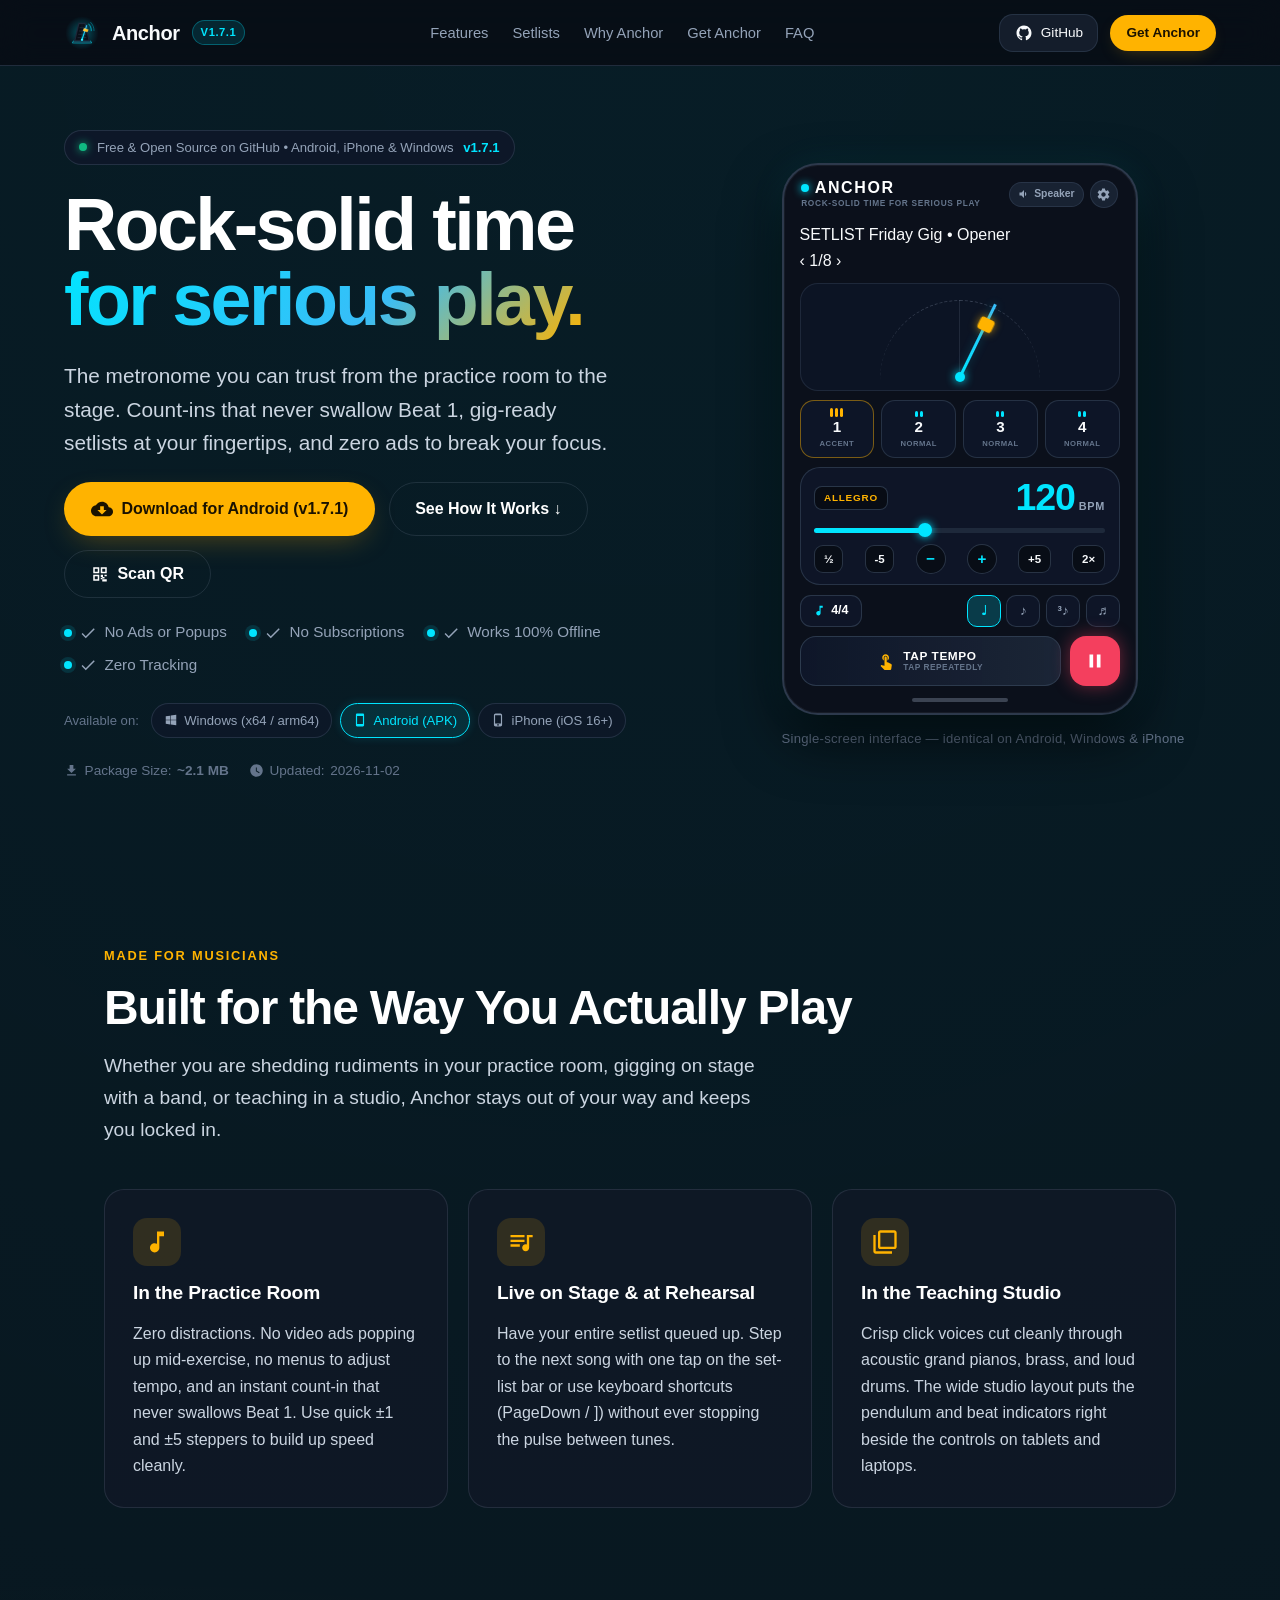
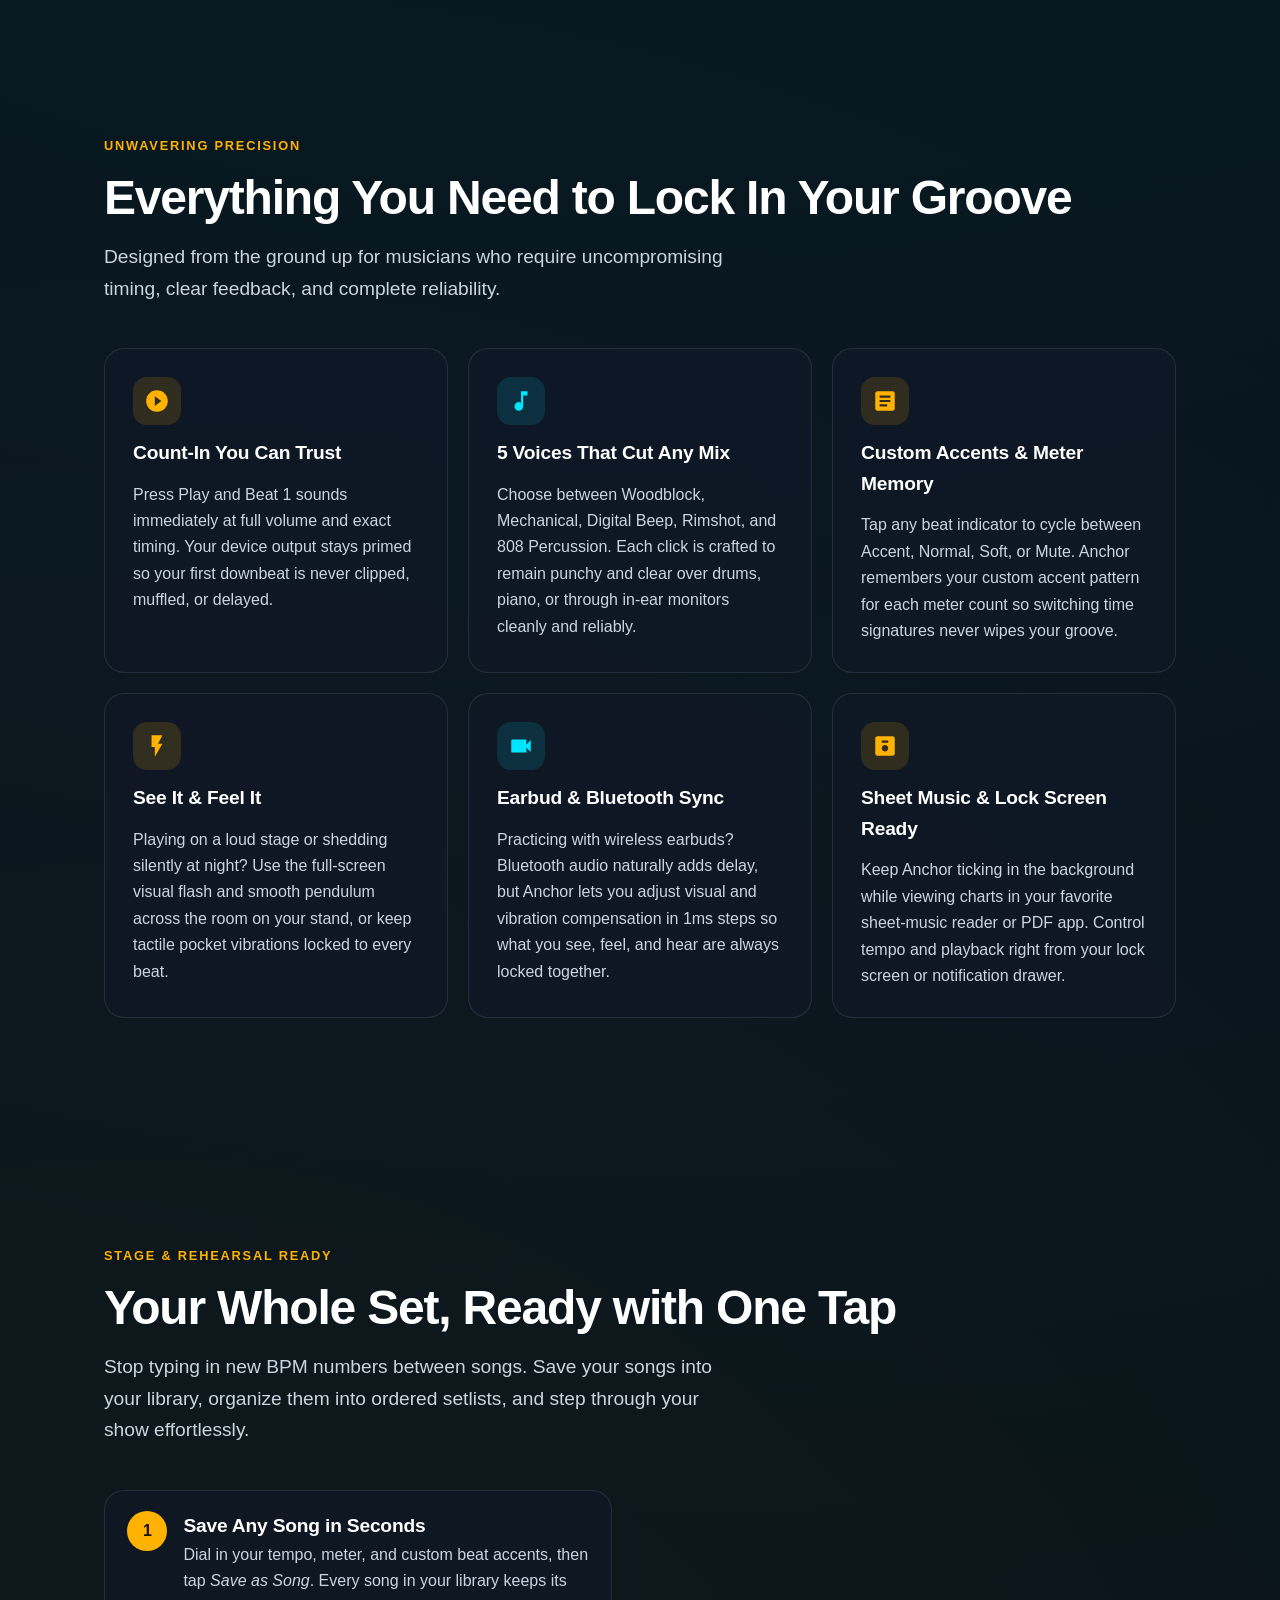
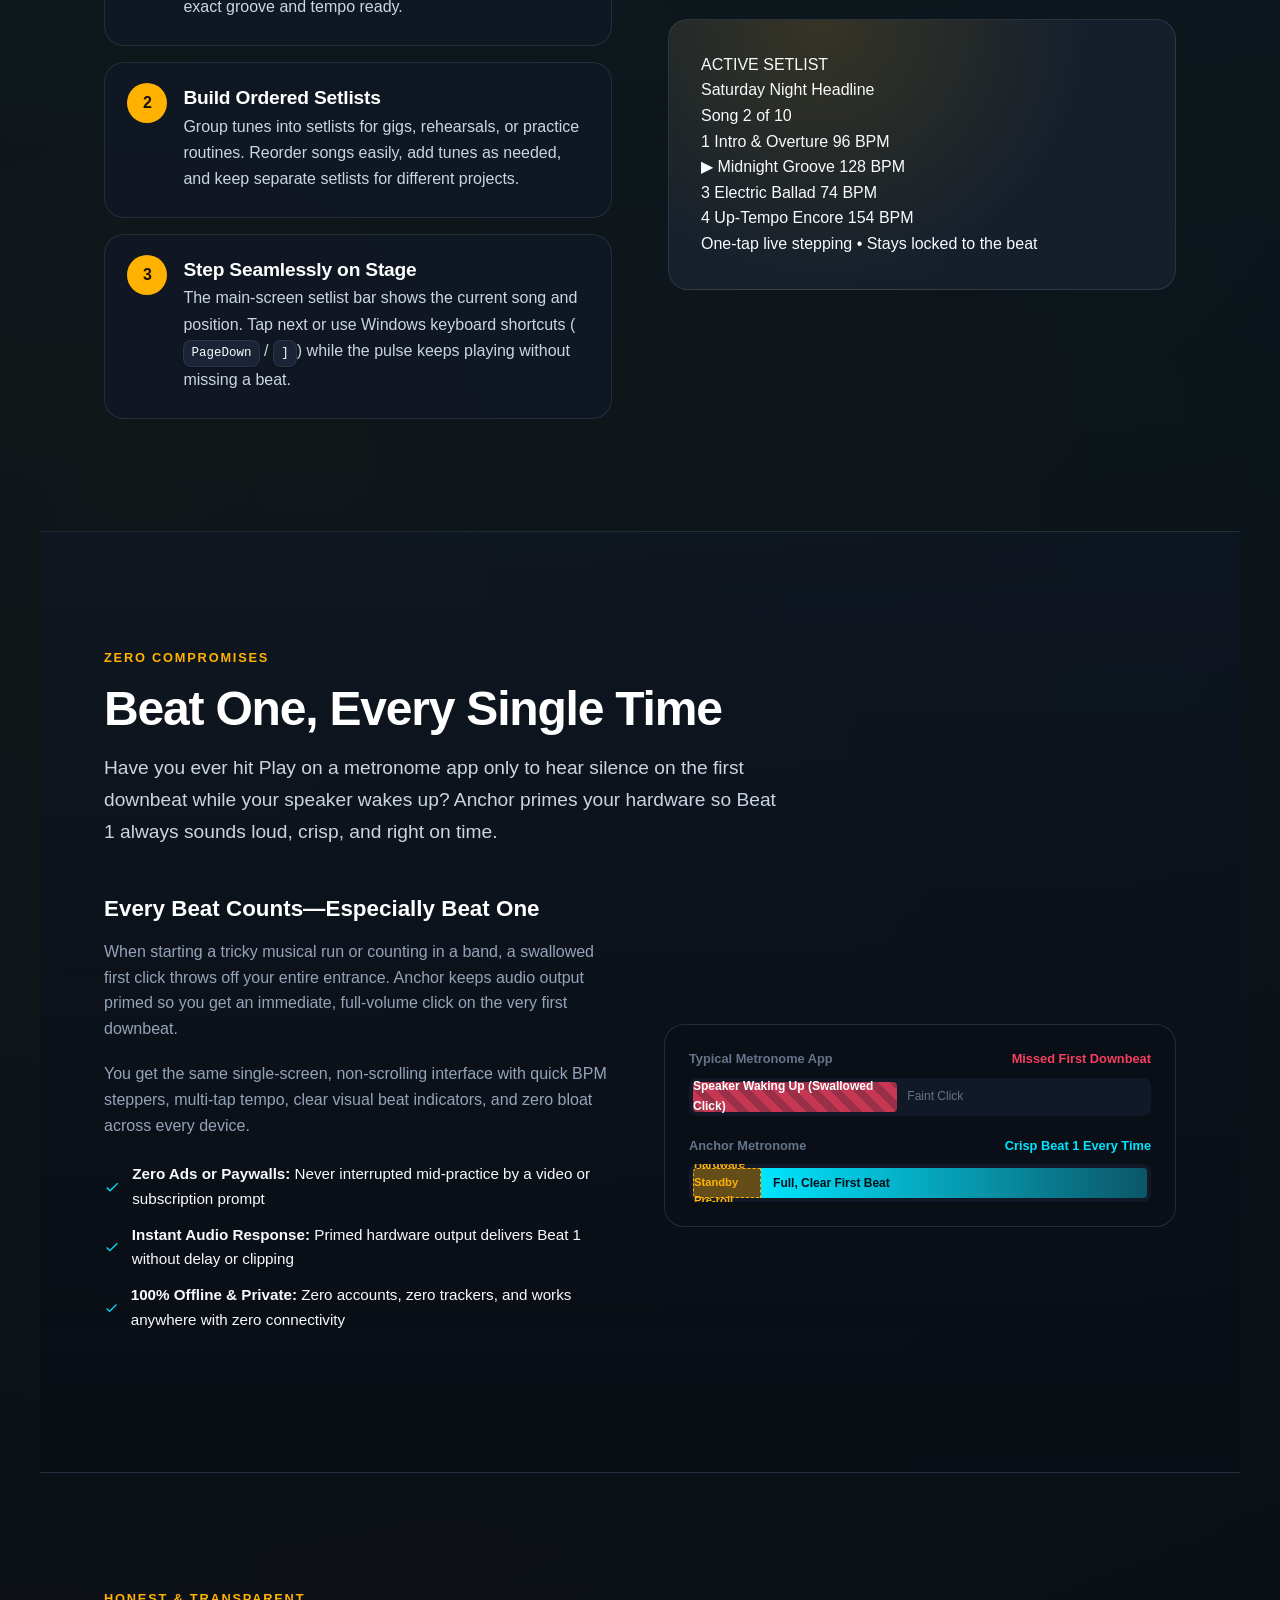
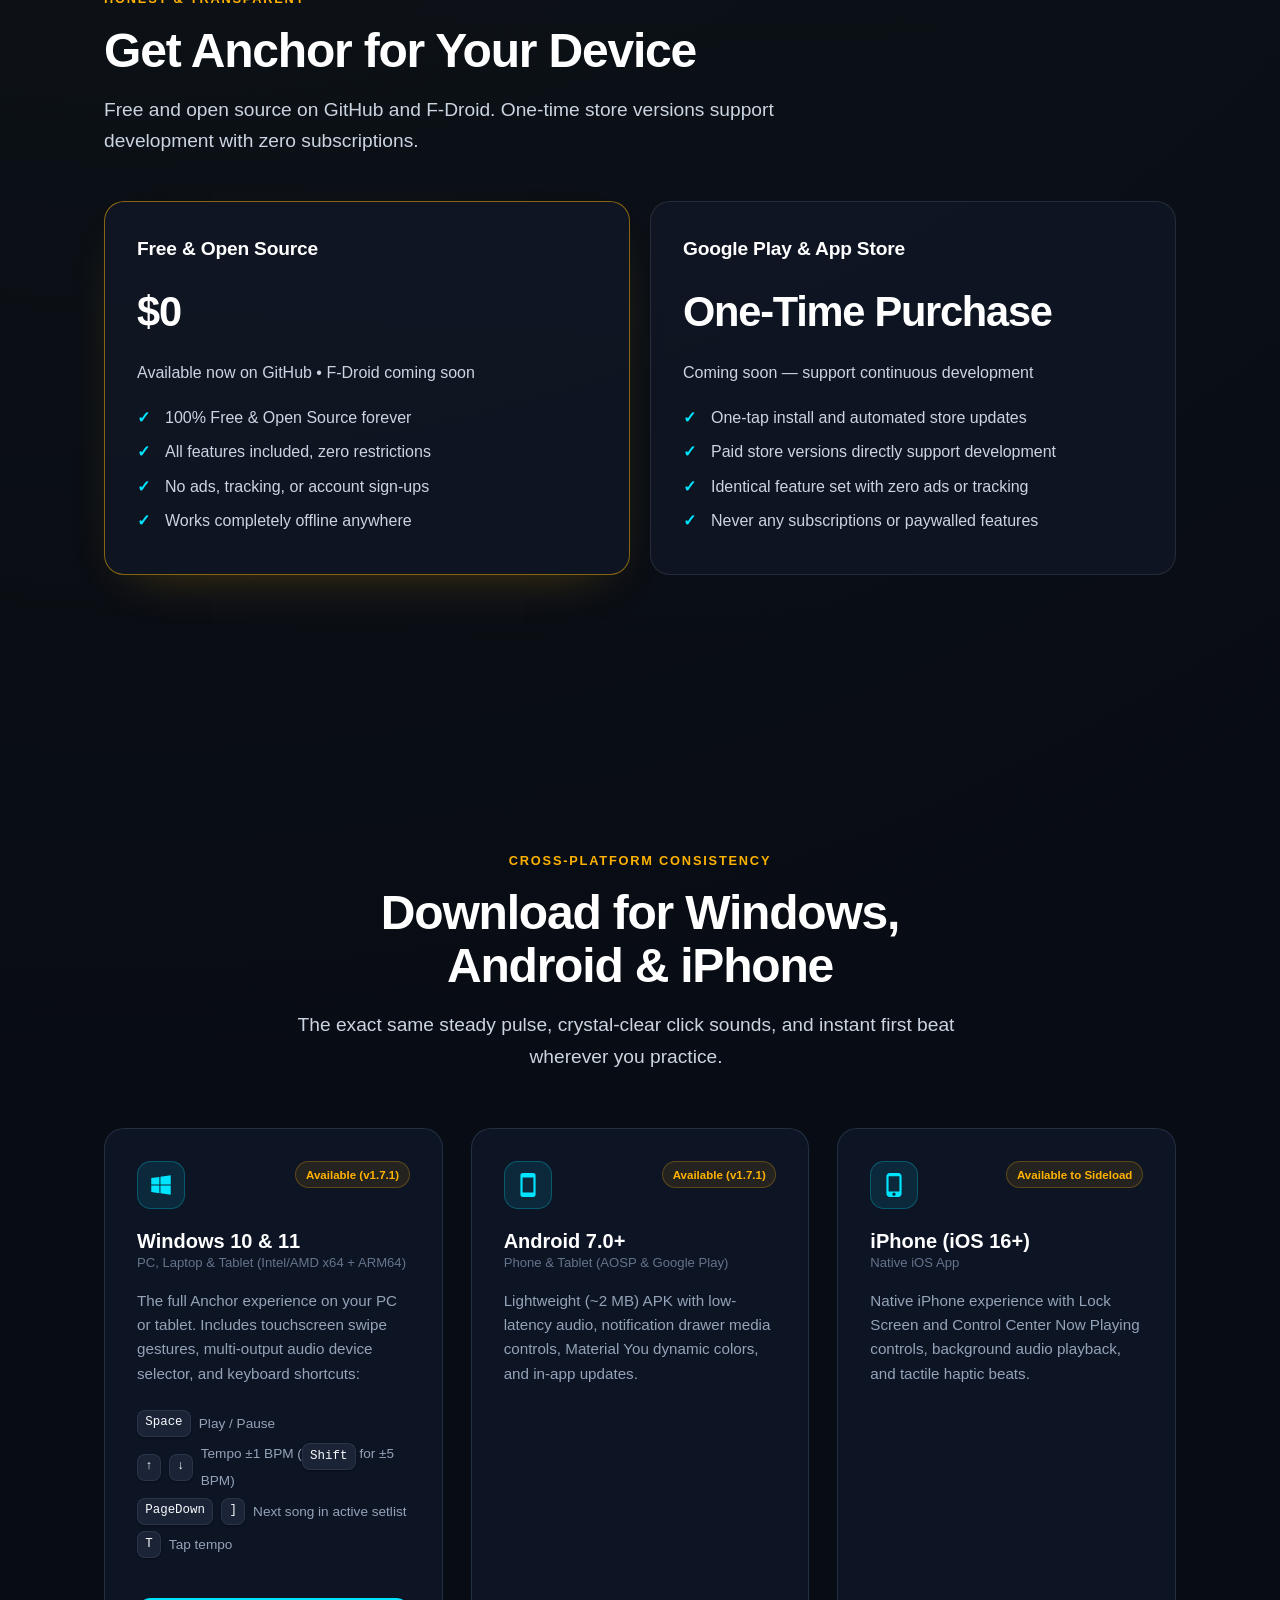
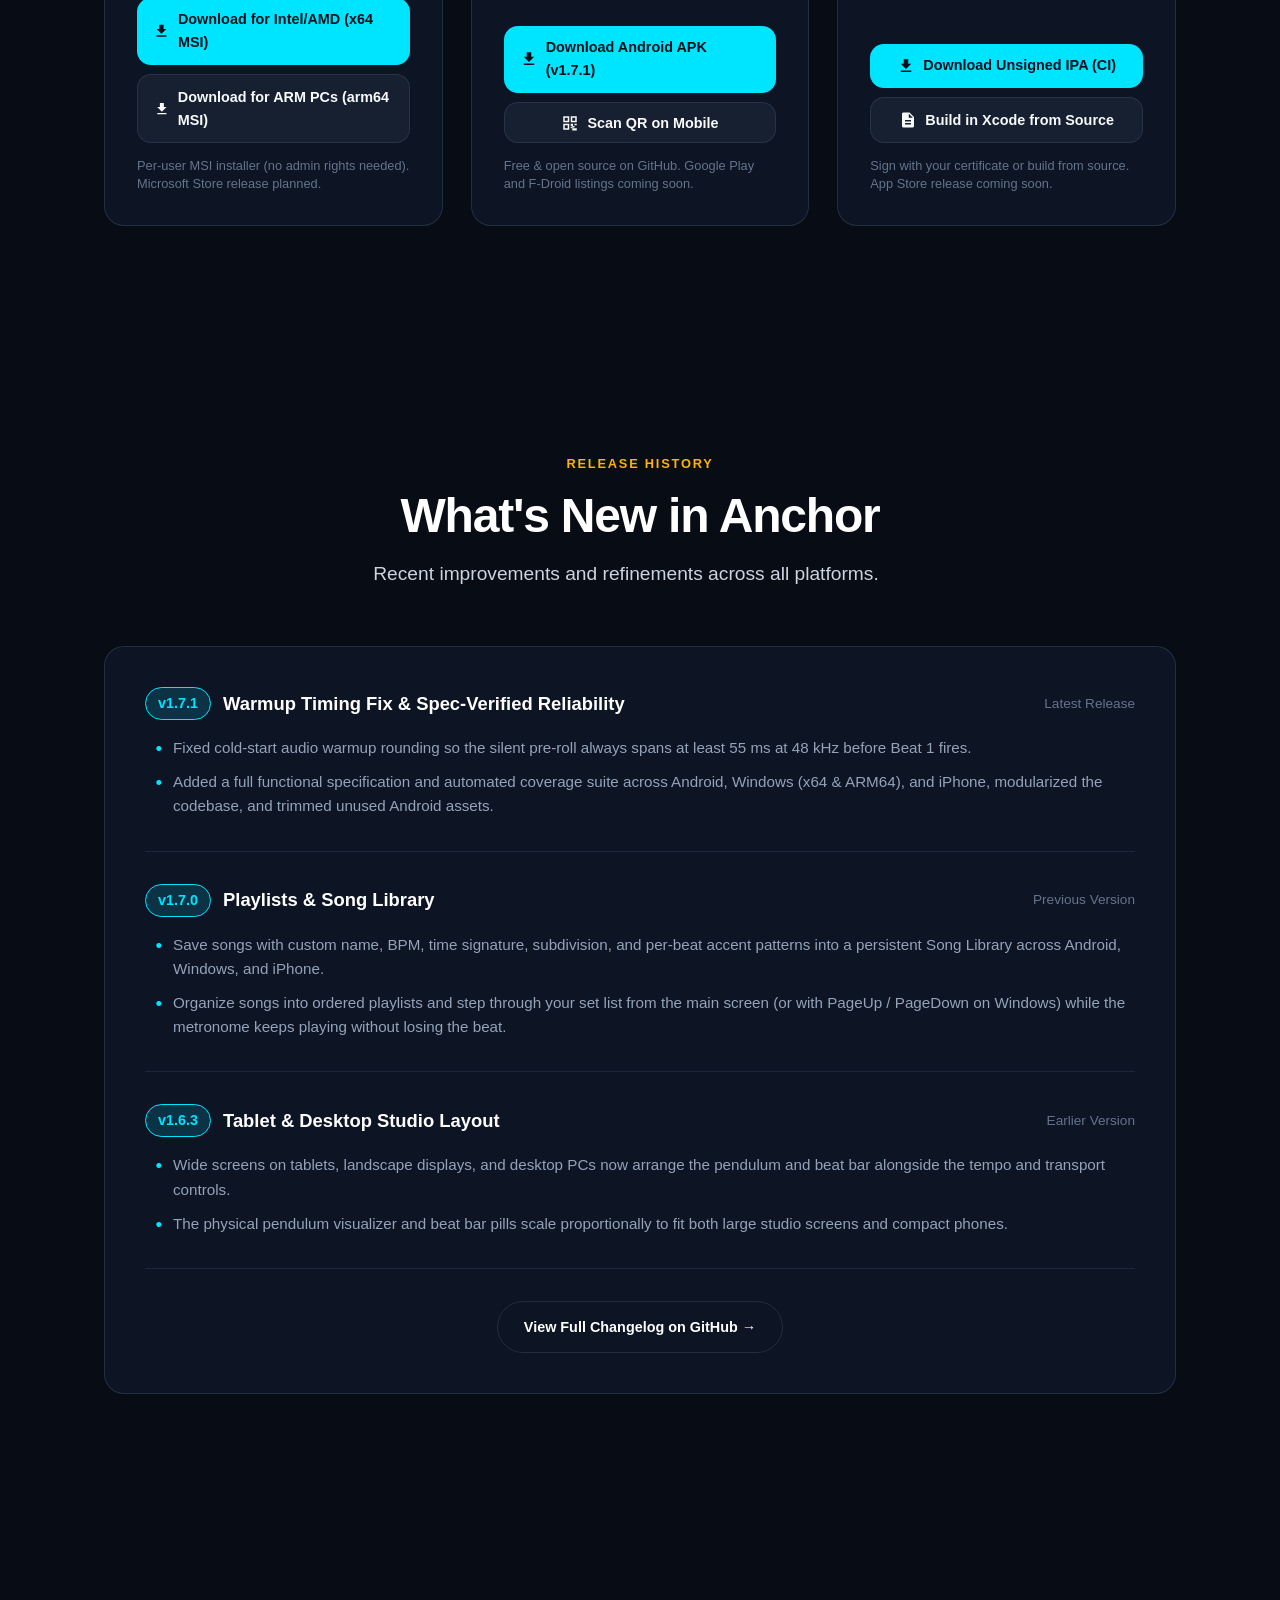
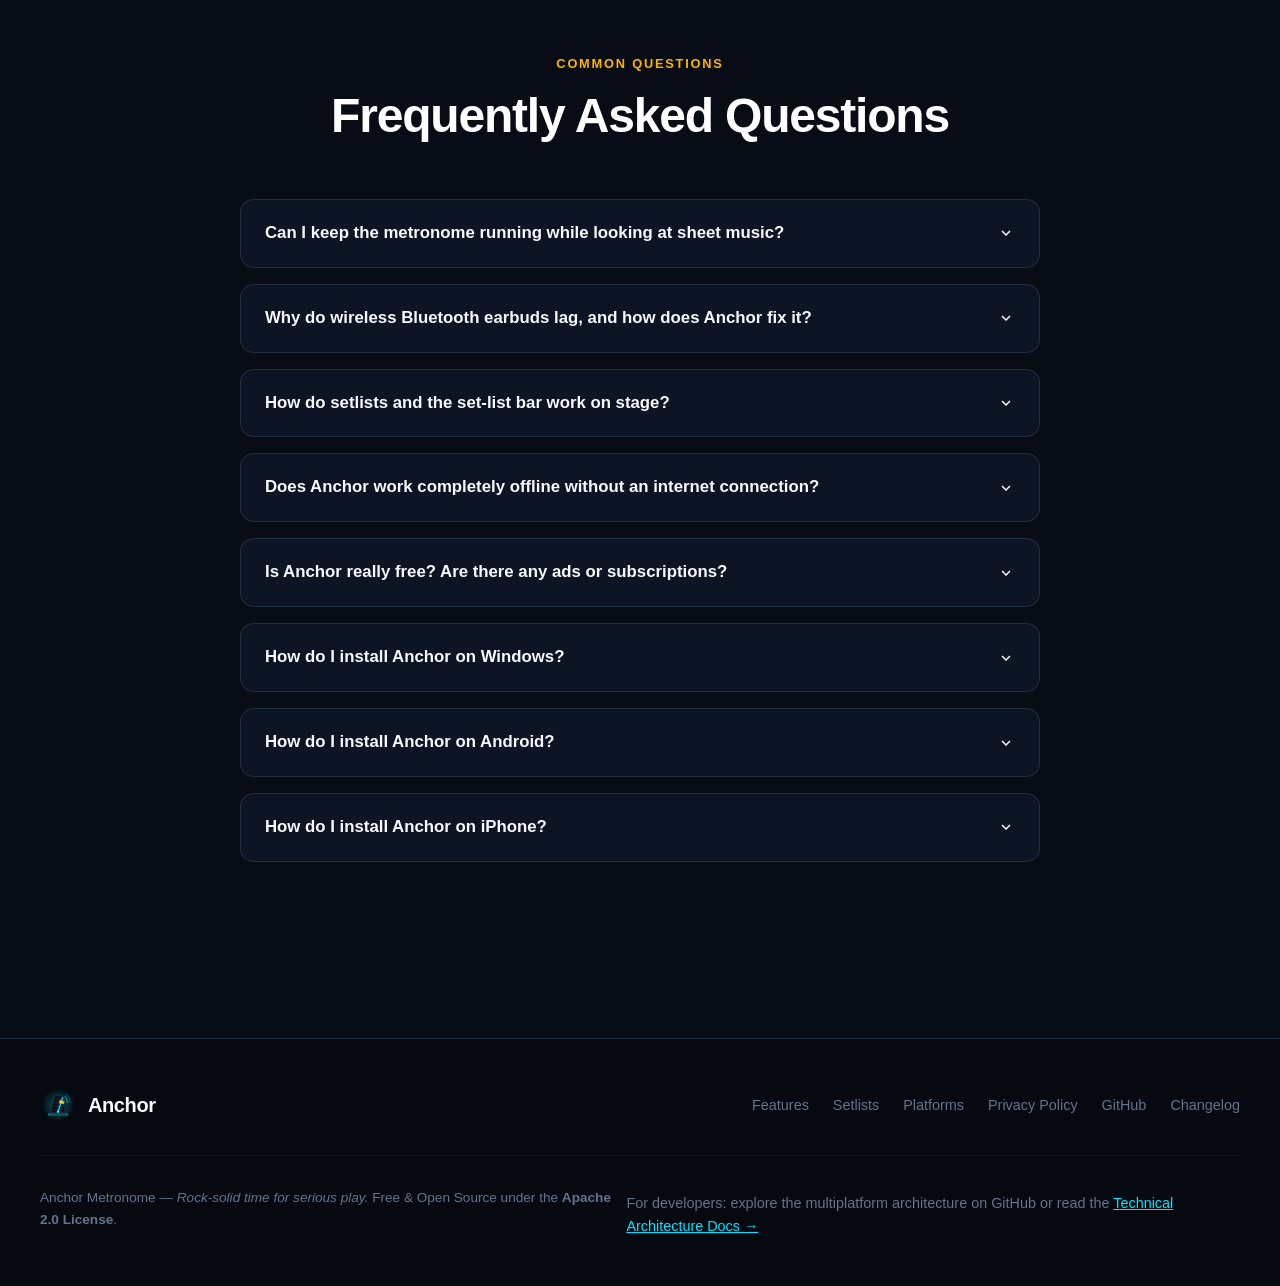
==== commit 34991cab: "fix(website): address musician review findings and prevent nav button overflow" ====
--- a/website/index.html
+++ b/website/index.html
@@ -64,7 +64,7 @@
       <div class="hero-content hero-copy">
         <div class="version-pill">
           <span class="status-dot"></span>
-          <span>Free &amp; Open Source for Android, iPhone &amp; Windows</span>
+          <span>Free &amp; Open Source on GitHub • Android, iPhone &amp; Windows</span>
           <span id="version-pill-text" class="pill-version-name">v1.7.1</span>
         </div>
 
@@ -322,7 +322,7 @@
             </div>
             <h3 class="usecase-title">Live on Stage &amp; at Rehearsal</h3>
             <p class="usecase-text">
-              Have your entire setlist queued up. Step to the next song with one tap on the set-list bar or use a Windows foot pedal / shortcut without ever stopping the pulse between tunes.
+              Have your entire setlist queued up. Step to the next song with one tap on the set-list bar or use keyboard shortcuts (PageDown / ]) without ever stopping the pulse between tunes.
             </p>
           </div>
 
@@ -375,7 +375,7 @@
             </div>
             <h3 class="benefit-title">5 Voices That Cut Any Mix</h3>
             <p class="benefit-text">
-              Choose between Woodblock, Mechanical, Digital Beep, Rimshot, and 808 Percussion. Each click is crafted to remain punchy and clear over drums, piano, or through in-ear monitors without ear fatigue.
+              Choose between Woodblock, Mechanical, Digital Beep, Rimshot, and 808 Percussion. Each click is crafted to remain punchy and clear over drums, piano, or through in-ear monitors cleanly and reliably.
             </p>
           </div>
 
@@ -388,7 +388,7 @@
             </div>
             <h3 class="benefit-title">Custom Accents &amp; Meter Memory</h3>
             <p class="benefit-text">
-              Tap any beat indicator to cycle between Accent, Regular, Sub-accent, or Mute. Anchor remembers your custom accent pattern for each meter count so switching time signatures never wipes your groove.
+              Tap any beat indicator to cycle between Accent, Normal, Soft, or Mute. Anchor remembers your custom accent pattern for each meter count so switching time signatures never wipes your groove.
             </p>
           </div>
 
@@ -427,7 +427,7 @@
             </div>
             <h3 class="benefit-title">Sheet Music &amp; Lock Screen Ready</h3>
             <p class="benefit-text">
-              Keep Anchor ticking in the background while viewing charts in ForScore, MobileSheets, or your PDF reader. Control tempo and playback right from your lock screen or notification drawer.
+              Keep Anchor ticking in the background while viewing charts in your favorite sheet-music reader or PDF app. Control tempo and playback right from your lock screen or notification drawer.
             </p>
           </div>
         </div>
@@ -462,7 +462,7 @@
               <div>
                 <h4 class="step-title">Build Ordered Setlists</h4>
                 <p class="step-text">
-                  Group tunes into setlists for gigs, rehearsals, or practice routines. Drag to reorder, add songs as needed, and keep multiple setlists for different projects.
+                  Group tunes into setlists for gigs, rehearsals, or practice routines. Reorder songs easily, add tunes as needed, and keep separate setlists for different projects.
                 </p>
               </div>
             </div>
@@ -599,7 +599,7 @@
           <div class="price-card price-card--free">
             <div class="price-name">Free &amp; Open Source</div>
             <div class="price-amount">$0</div>
-            <div class="price-note">Available now on GitHub and F-Droid</div>
+            <div class="price-note">Available now on GitHub • F-Droid coming soon</div>
             <ul class="price-list">
               <li>100% Free &amp; Open Source forever</li>
               <li>All features included, zero restrictions</li>
@@ -632,7 +632,7 @@
           <span class="section-eyebrow">Cross-Platform Consistency</span>
           <h2 class="section-title">Download for Windows, Android &amp; iPhone</h2>
           <p class="section-lead">
-            The exact same steady pulse, crystal-clear click sounds, and zero-latency first beat wherever you practice.
+            The exact same steady pulse, crystal-clear click sounds, and instant first beat wherever you practice.
           </p>
         </div>
 
@@ -708,7 +708,7 @@
             </div>
 
             <p class="feature-desc">
-              Lightweight (~2.1 MB) APK with low-latency audio, notification drawer media controls, Material You dynamic colors, and in-app updates.
+              Lightweight (~2 MB) APK with low-latency audio, notification drawer media controls, Material You dynamic colors, and in-app updates.
             </p>
 
             <div class="platform-action-group">
@@ -721,7 +721,7 @@
                 <span>Scan QR on Mobile</span>
               </button>
               <div class="platform-store-note">
-                Free &amp; open source on GitHub and F-Droid. Google Play Store listing coming soon.
+                Free &amp; open source on GitHub. Google Play and F-Droid listings coming soon.
               </div>
             </div>
           </div>
@@ -823,178 +823,10 @@
             </ul>
           </div>
 
-          <!-- Release v1.6.2 -->
-          <div class="release-entry">
-            <div class="release-header">
-              <div class="release-tag-group">
-                <span class="release-badge">v1.6.2</span>
-                <span class="release-title-text">Multiplatform Showcase &amp; Release Guards</span>
-              </div>
-              <span class="release-date">Earlier Version</span>
-            </div>
-            <ul class="release-list">
-              <li>Multiplatform website experience highlighting Windows, Android, and iPhone with dynamic client targeting and architecture documentation.</li>
-              <li>Resolved Android Gradle Plugin 9.5 Compose Preview unit test packaging failure on release variants and Gradle 10 deprecations.</li>
-              <li>Added VS Code debugging configurations and CI guards preventing release overwrites.</li>
-            </ul>
-          </div>
-
-          <!-- Release v1.6.1 -->
-          <div class="release-entry">
-            <div class="release-header">
-              <div class="release-tag-group">
-                <span class="release-badge">v1.6.1</span>
-                <span class="release-title-text">Touch-Friendly Windows App</span>
-              </div>
-              <span class="release-date">Earlier Version</span>
-            </div>
-            <ul class="release-list">
-              <li>On Windows touchscreens, lists, Settings, and dialogs now scroll with a finger.</li>
-              <li>The audio output list scrolls when many output devices are available.</li>
-            </ul>
-          </div>
-
-          <!-- Release v1.6.0 -->
-          <div class="release-entry">
-            <div class="release-header">
-              <div class="release-tag-group">
-                <span class="release-badge">v1.6.0</span>
-                <span class="release-title-text">Anchor for Windows</span>
-              </div>
-              <span class="release-date">Earlier Version</span>
-            </div>
-            <ul class="release-list">
-              <li>New <strong>Windows app</strong> for Intel/AMD (x64) and ARM PCs with the same metronome and interface as on Android, plus keyboard shortcuts.</li>
-              <li>Android and Windows now share one interface, so both always look and work the same.</li>
-            </ul>
-          </div>
-
-          <!-- Release v1.5.5 -->
-          <div class="release-entry">
-            <div class="release-header">
-              <div class="release-tag-group">
-                <span class="release-badge">v1.5.5</span>
-                <span class="release-title-text">Instant First Beat</span>
-              </div>
-              <span class="release-date">Earlier Version</span>
-            </div>
-            <ul class="release-list">
-              <li>On Android and iPhone, pressing Play now starts the first beat right away: while Anchor is open, the audio output stays ready so there is no start-up delay.</li>
-              <li>The website and documentation now cover Android, iPhone, and the upcoming Windows app.</li>
-            </ul>
-          </div>
-
-          <!-- Release v1.5.4 -->
-          <div class="release-entry">
-            <div class="release-header">
-              <div class="release-tag-group">
-                <span class="release-badge">v1.5.4</span>
-                <span class="release-title-text">Groundwork for Windows</span>
-              </div>
-              <span class="release-date">Earlier Version</span>
-            </div>
-            <ul class="release-list">
-              <li>The shared timing engine and settings are now prepared and tested for a future Windows app on both x64 and ARM PCs. The Android and iPhone apps are unchanged.</li>
-            </ul>
-          </div>
-
-          <!-- Release v1.5.1 -->
-          <div class="release-entry">
-            <div class="release-header">
-              <div class="release-tag-group">
-                <span class="release-badge">v1.5.1</span>
-                <span class="release-title-text">Standard Repository Layout &amp; Contributor Guides</span>
-              </div>
-              <span class="release-date">Earlier Version</span>
-            </div>
-            <ul class="release-list">
-              <li>Reorganized the source repository into standard Android, iPhone, shared-logic, documentation, and website folders. The app itself is unchanged.</li>
-              <li>Added contributing and security guides for contributors.</li>
-            </ul>
-          </div>
-
-          <!-- Release v1.5.0 -->
-          <div class="release-entry">
-            <div class="release-header">
-              <div class="release-tag-group">
-                <span class="release-badge">v1.5.0</span>
-                <span class="release-title-text">Store-Ready Builds &amp; Privacy Policy</span>
-              </div>
-              <span class="release-date">Earlier Version</span>
-            </div>
-            <ul class="release-list">
-              <li>Google Play, App Store, and F-Droid versions receive updates from their store and make no network requests at all.</li>
-              <li>The free GitHub version keeps its built-in update check.</li>
-              <li>Published a <a href="privacy.html">privacy policy</a>: Anchor collects no data.</li>
-            </ul>
-          </div>
-
-          <!-- Release v1.4.0 -->
-          <div class="release-entry">
-            <div class="release-header">
-              <div class="release-tag-group">
-                <span class="release-badge">v1.4.0</span>
-                <span class="release-title-text">Anchor for iPhone &amp; Shared Multiplatform Core</span>
-              </div>
-              <span class="release-date">Earlier Version</span>
-            </div>
-            <ul class="release-list">
-              <li>New native <strong>iPhone app</strong> with the same single-screen metronome: tempo controls, pendulum, beat accents, time signatures, subdivisions, sounds, tap tempo, screen flash, and haptics.</li>
-              <li>iPhone background playback with Lock Screen and Control Center controls.</li>
-              <li>Timing, delay compensation, click sounds, settings, and app behavior now come from one shared core, so Android and iPhone keep identical timing.</li>
-              <li>Calibration offsets for visuals, vibration, and Bluetooth audio on both platforms.</li>
-            </ul>
-          </div>
-
-          <!-- Release v1.3.0 -->
-          <div class="release-entry">
-            <div class="release-header">
-              <div class="release-tag-group">
-                <span class="release-badge">v1.3.0</span>
-                <span class="release-title-text">Anchor Metronome Rebrand, Notification Media Controls &amp; Multiplatform-Ready Core</span>
-              </div>
-              <span class="release-date">Earlier Version</span>
-            </div>
-            <ul class="release-list">
-              <li>Rebranded from Pulse Metronome to <strong>Anchor Metronome</strong> (short name <strong>Anchor</strong>, <em>"Rock-solid time for serious play"</em>) across the app, documentation, website, and <code>com.damiongans.anchor</code> package namespace, with seamless migration of saved settings and support for the <code>DamionGans/Anchor</code> GitHub repository.</li>
-              <li>Decoupled core domain models, delay compensation math, tap-tempo calculation, and service interfaces into 100% platform-agnostic Kotlin so future iOS and desktop targets can share the core engine.</li>
-              <li>Upgraded the notification drawer and lock screen player with multimedia controls: displays the current tempo (BPM &amp; marking) with Play/Pause and Tempo <code>-1</code> / <code>+1</code> buttons.</li>
-              <li>Preserved beat accents by count across time signature changes so switching meters restores your remembered accents without resetting them.</li>
-              <li>Updated audio output selection to always list all available outputs, even when only a single output (such as the built-in speaker) is connected.</li>
-              <li>Added a setting to trigger the Play/Pause and Tap Tempo buttons either on initial finger tap (press) or on finger release.</li>
-              <li>Removed all Google Services build plugins so the app is 100% self-contained for both Google Play Store and plain AOSP devices without Google Play Services.</li>
-            </ul>
-          </div>
-
-          <!-- Release v1.2.5 -->
-          <div class="release-entry">
-            <div class="release-header">
-              <div class="release-tag-group">
-                <span class="release-badge">v1.2.5</span>
-                <span class="release-title-text">Direct System Media Volume Control</span>
-              </div>
-              <span class="release-date">Earlier Version</span>
-            </div>
-            <ul class="release-list">
-              <li>Removed the separate in-app volume slider so audio output always uses your phone's standard hardware media volume buttons directly.</li>
-              <li>Updated website with an animated app preview and dedicated technical documentation page.</li>
-            </ul>
-          </div>
-
-          <!-- Release v1.2.4 -->
-          <div class="release-entry">
-            <div class="release-header">
-              <div class="release-tag-group">
-                <span class="release-badge">v1.2.4</span>
-                <span class="release-title-text">Tighter Visual &amp; Haptic Sync Calibration</span>
-              </div>
-              <span class="release-date">Previous Version</span>
-            </div>
-            <ul class="release-list">
-              <li>Rebuilt visual and vibration timing so the beat bar, pendulum, screen flash, and haptics lock directly to the audio stream across all Android phones.</li>
-              <li>Preserved instant, unclipped Beat 1 playback with zero extra timing lag.</li>
-              <li>Added fine-tuning calibration sliders and steppers (<code>-10ms</code>, <code>-1ms</code>, <code>0ms</code>, <code>+1ms</code>, <code>+10ms</code>) for Visuals, Vibration, and Bluetooth headphones.</li>
-            </ul>
+          <div style="text-align: center; margin-top: 1.5rem;">
+            <a href="https://github.com/DamionGans/Anchor/blob/main/CHANGELOG.md" target="_blank" rel="noopener noreferrer" class="btn btn-secondary" style="font-size: 0.9rem;">
+              View Full Changelog on GitHub →
+            </a>
           </div>
         </div>
       </div>
@@ -1017,7 +849,7 @@
               <svg width="18" height="18" viewBox="0 0 24 24" fill="currentColor"><path d="M7.41 8.59L12 13.17l4.59-4.58L18 10l-6 6-6-6 1.41-1.41z"/></svg>
             </summary>
             <div class="faq-answer">
-              Yes, absolutely. When Anchor is playing, you can switch to your sheet music reader (ForScore, MobileSheets, SongBook, or PDF viewer) or lock your screen, and the beat will continue without missing a tick. You can Play/Pause and nudge tempo directly from your notification drawer (Android) or Lock Screen / Control Center Now Playing card (iPhone).
+              Yes, absolutely. When Anchor is playing, you can switch to your sheet-music reader or PDF app, or lock your screen, and the beat will continue without missing a tick. You can Play/Pause and nudge tempo directly from your notification drawer (Android) or Lock Screen / Control Center Now Playing card (iPhone).
             </div>
           </details>
 
@@ -1057,7 +889,7 @@
               <svg width="18" height="18" viewBox="0 0 24 24" fill="currentColor"><path d="M7.41 8.59L12 13.17l4.59-4.58L18 10l-6 6-6-6 1.41-1.41z"/></svg>
             </summary>
             <div class="faq-answer">
-              Yes. Anchor is free and open source on GitHub and F-Droid with all features included. Paid Google Play and App Store releases are coming soon as one-time purchases for users who prefer standard app stores and wish to support ongoing development. Every version is completely ad-free and subscription-free.
+              Yes. Anchor is free and open source on GitHub with all features included. Paid Google Play and App Store releases are coming soon (along with F-Droid) as one-time purchases for users who prefer standard app stores and wish to support ongoing development. Every version is completely ad-free, subscription-free, and tracker-free.
             </div>
           </details>
 
--- a/website/style.css
+++ b/website/style.css
@@ -1894,6 +1894,24 @@
   color: var(--text-muted);
 }
 
+/* ---- Nav call to action matches the primary button ---- */
+.btn-nav-download {
+  background: var(--stage-amber);
+  color: #1A1200;
+  border-radius: var(--radius-full);
+  box-shadow: 0 6px 18px -8px var(--stage-amber-glow);
+}
+
+.btn-nav-download:hover {
+  background: #FFC233;
+  box-shadow: 0 10px 24px -8px var(--stage-amber-glow);
+}
+
+.footer-links {
+  flex-wrap: wrap;
+  gap: 0.75rem 1.5rem;
+}
+
 /* ---- Wider screens ---- */
 @media (min-width: 900px) {
   .setlist-spotlight {
@@ -1904,6 +1922,16 @@
 
 /* ---- Phones ---- */
 @media (max-width: 600px) {
+  /* Keep the bar to logo + one call to action so it never scrolls sideways. */
+  .nav-actions .btn-github {
+    display: none;
+  }
+
+  .btn-nav-download {
+    padding: 0.5rem 0.9rem;
+    white-space: nowrap;
+  }
+
   .hero-ctas .btn {
     flex: 1 1 100%;
   }
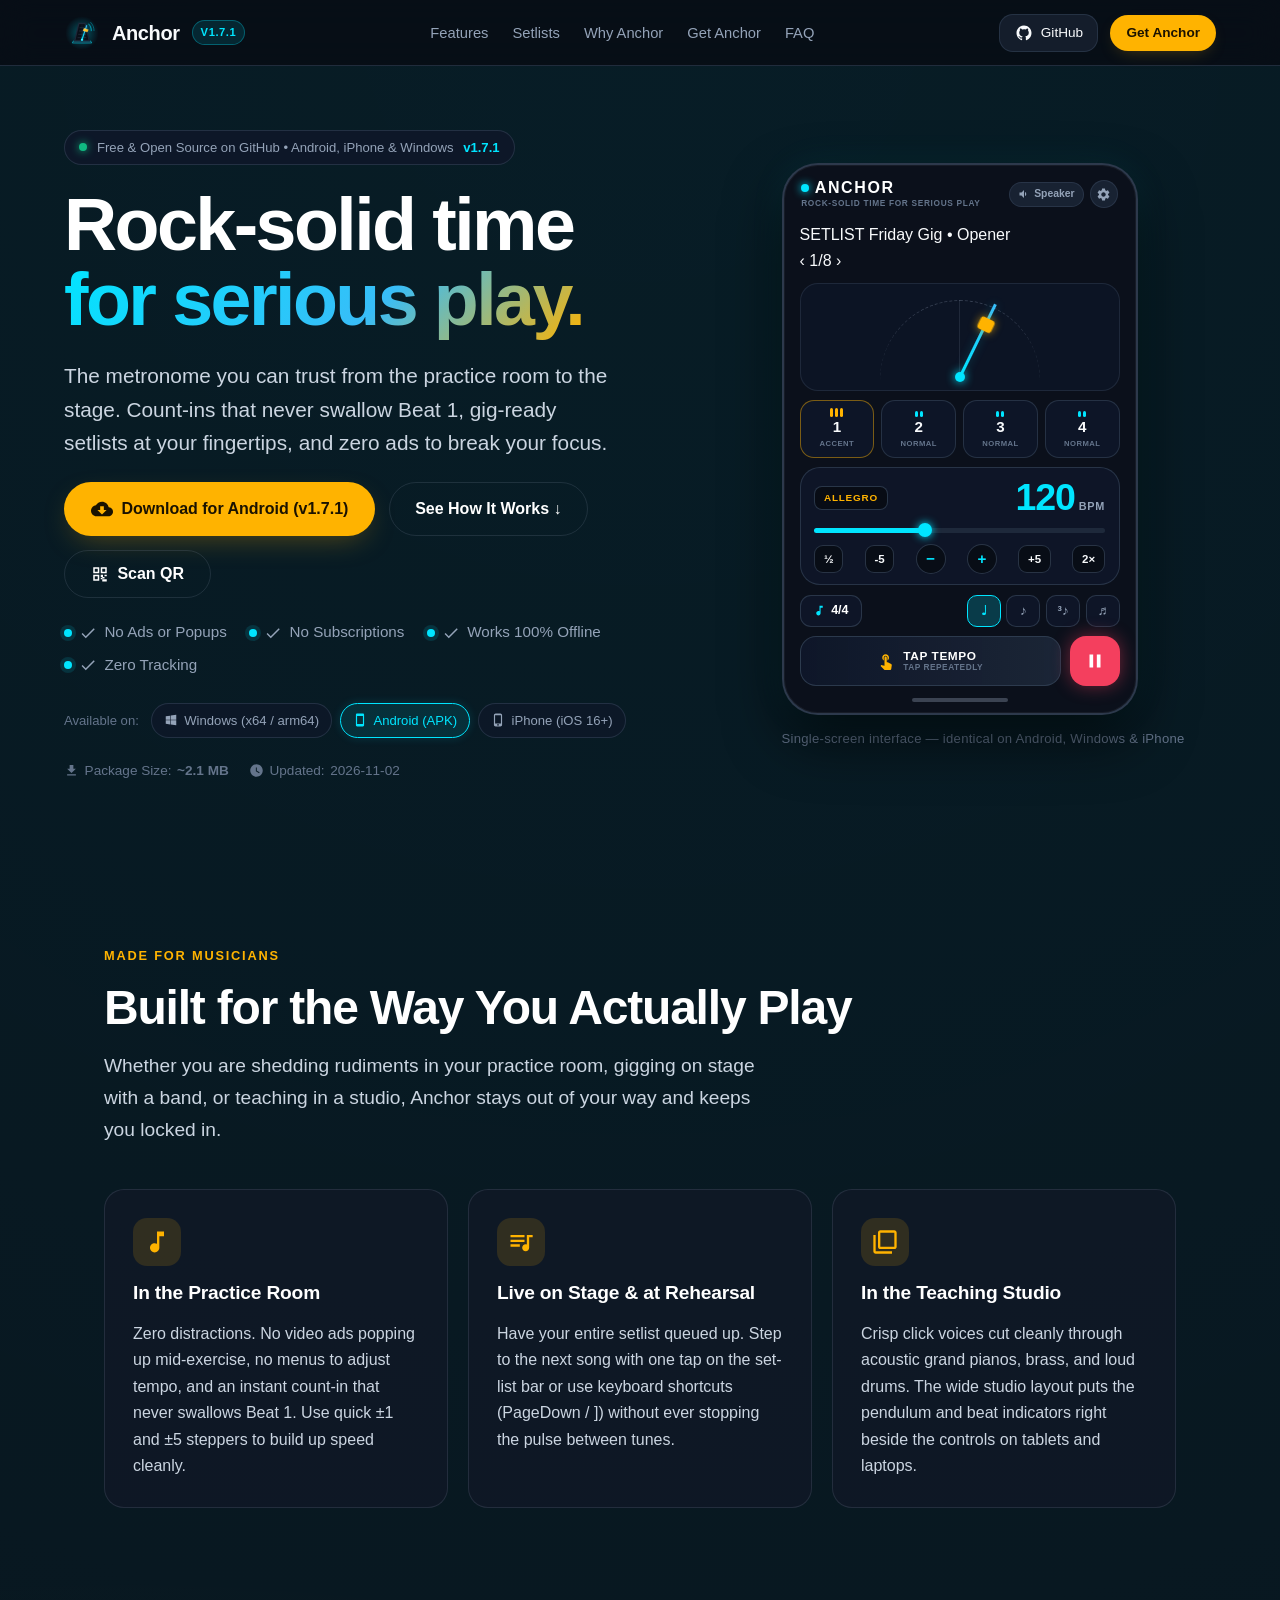
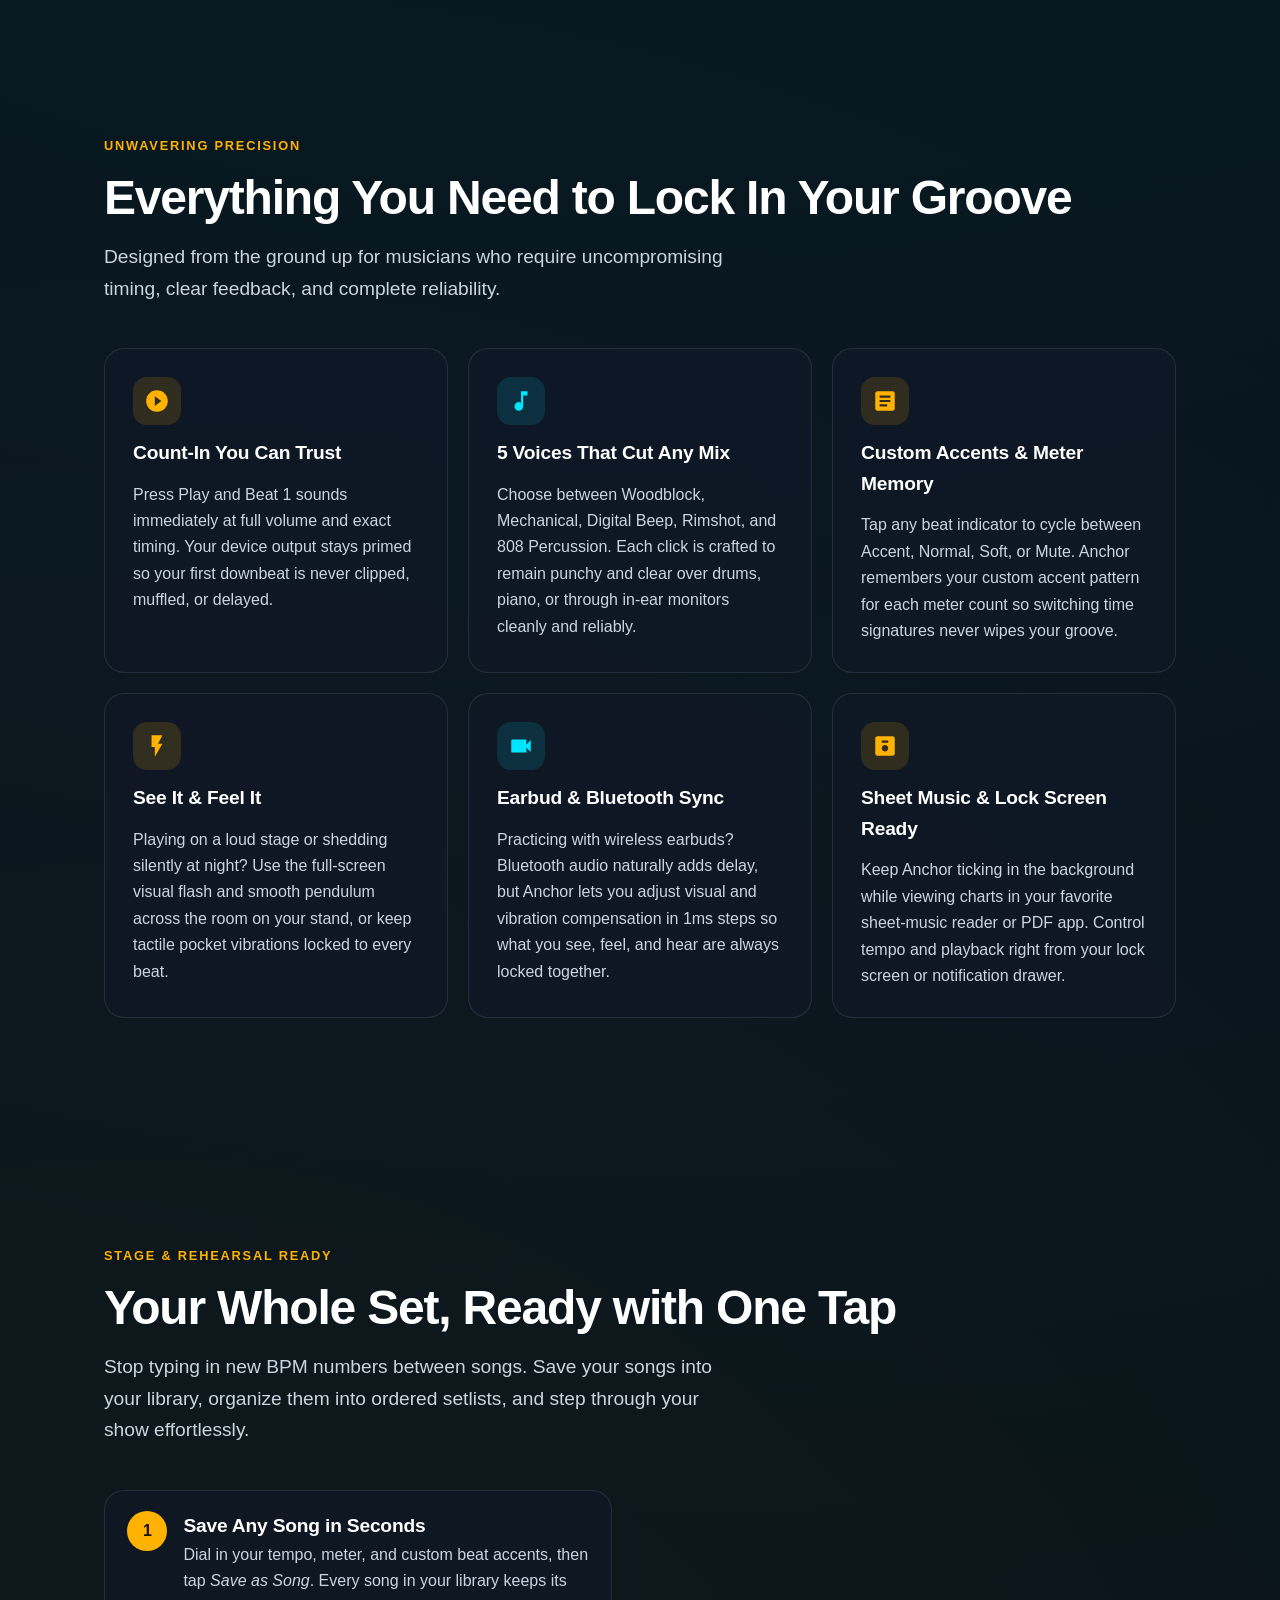
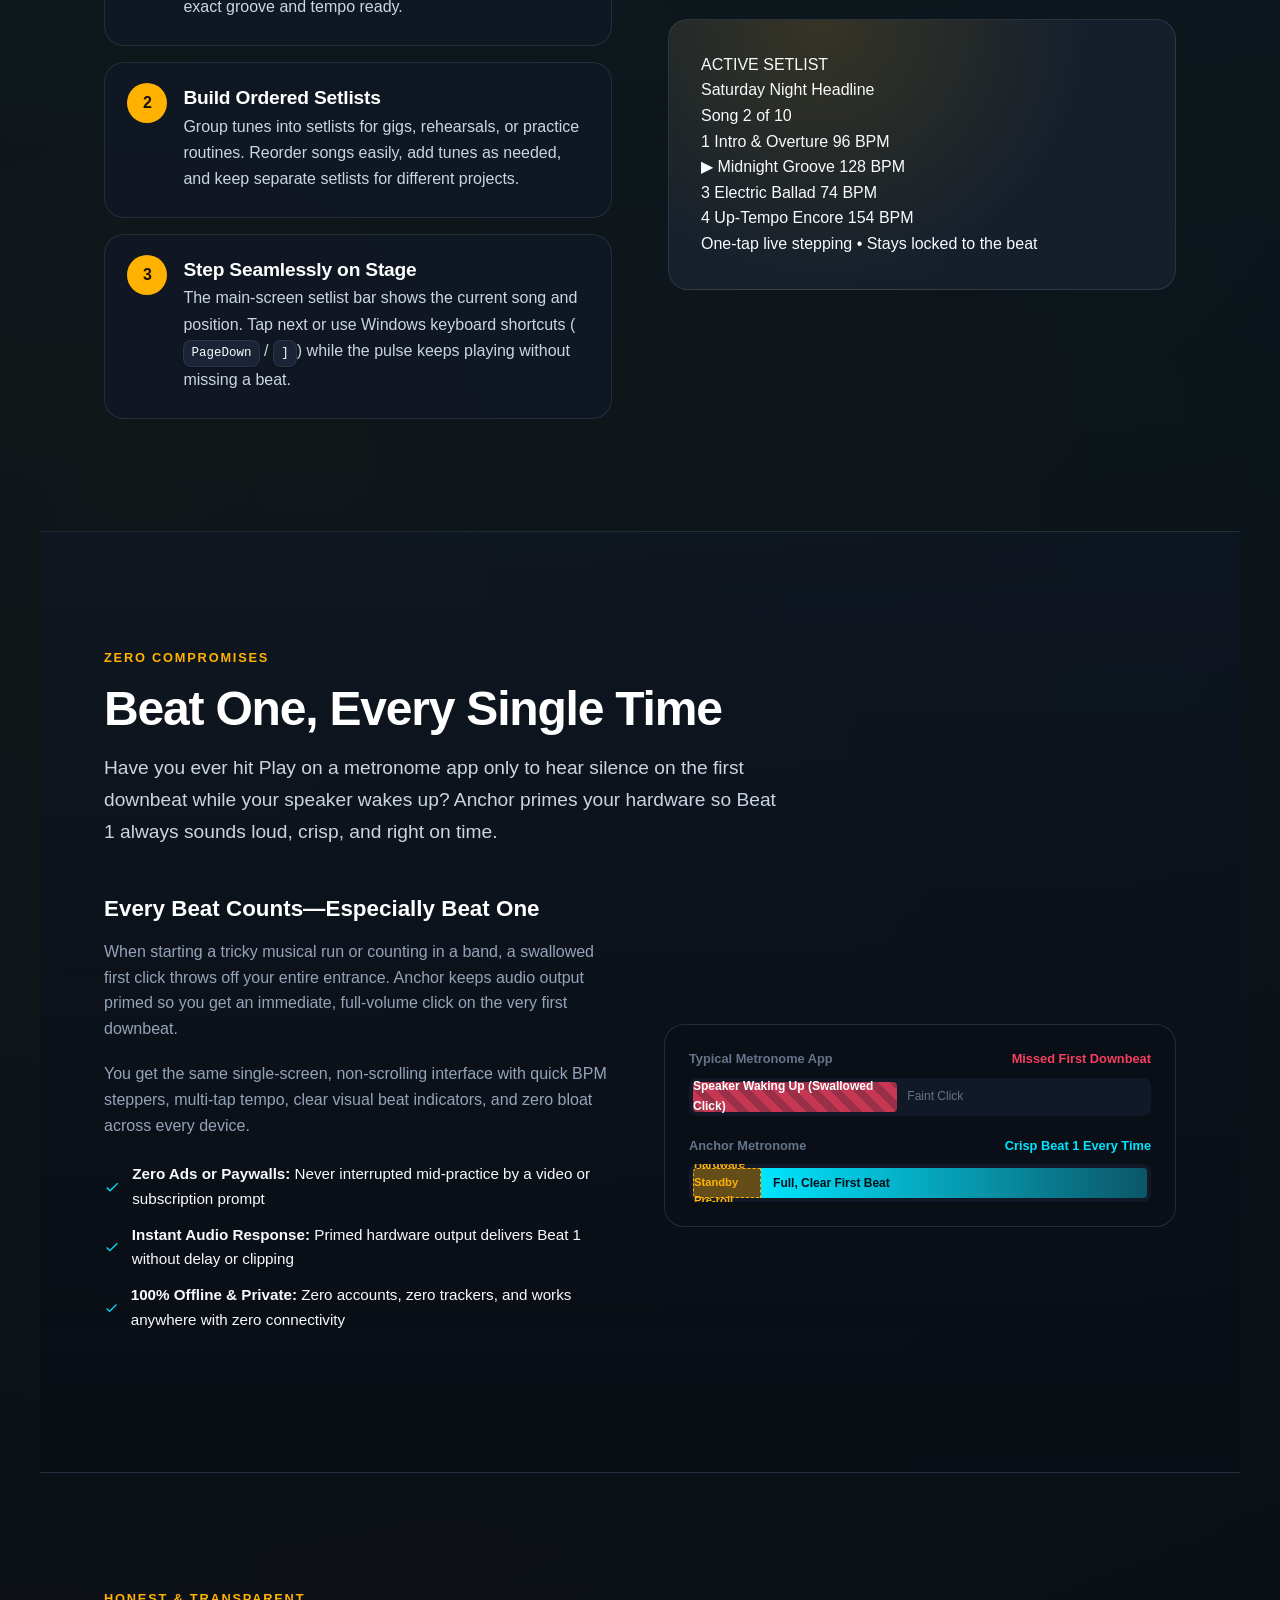
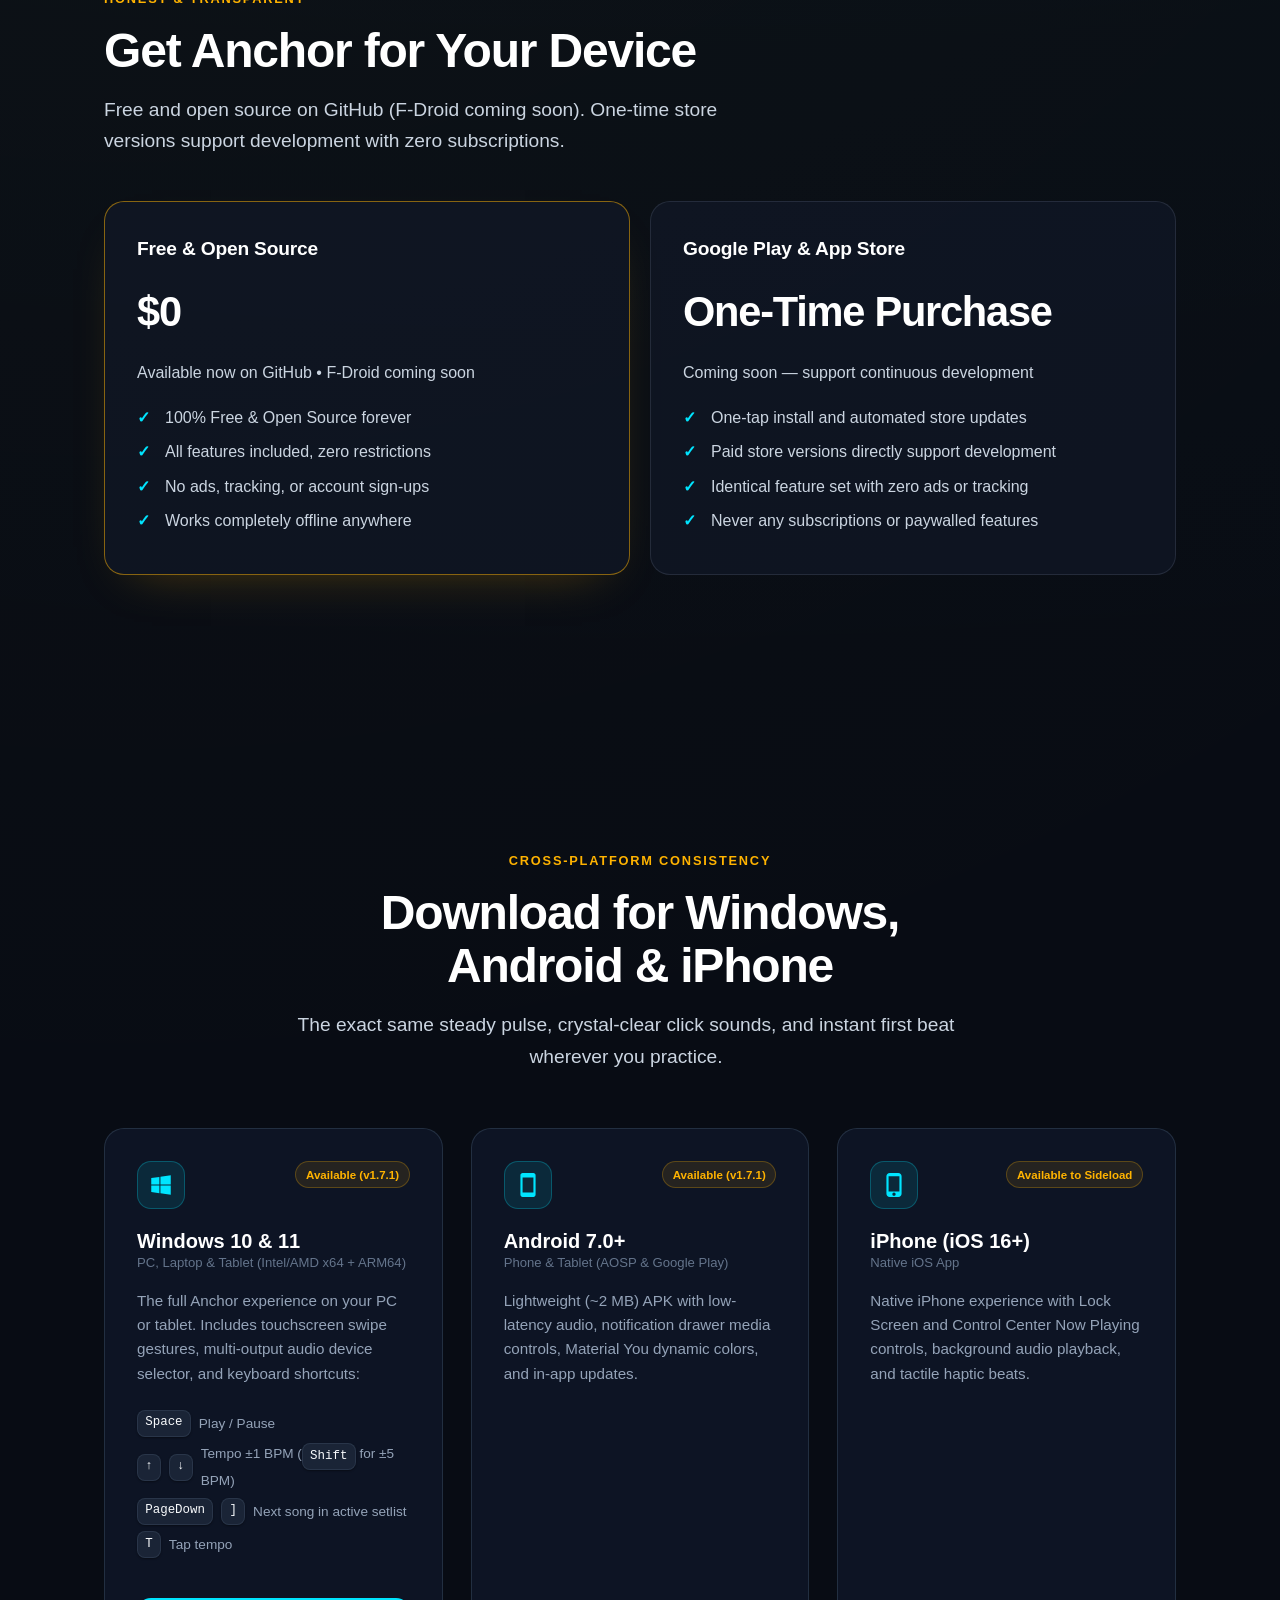
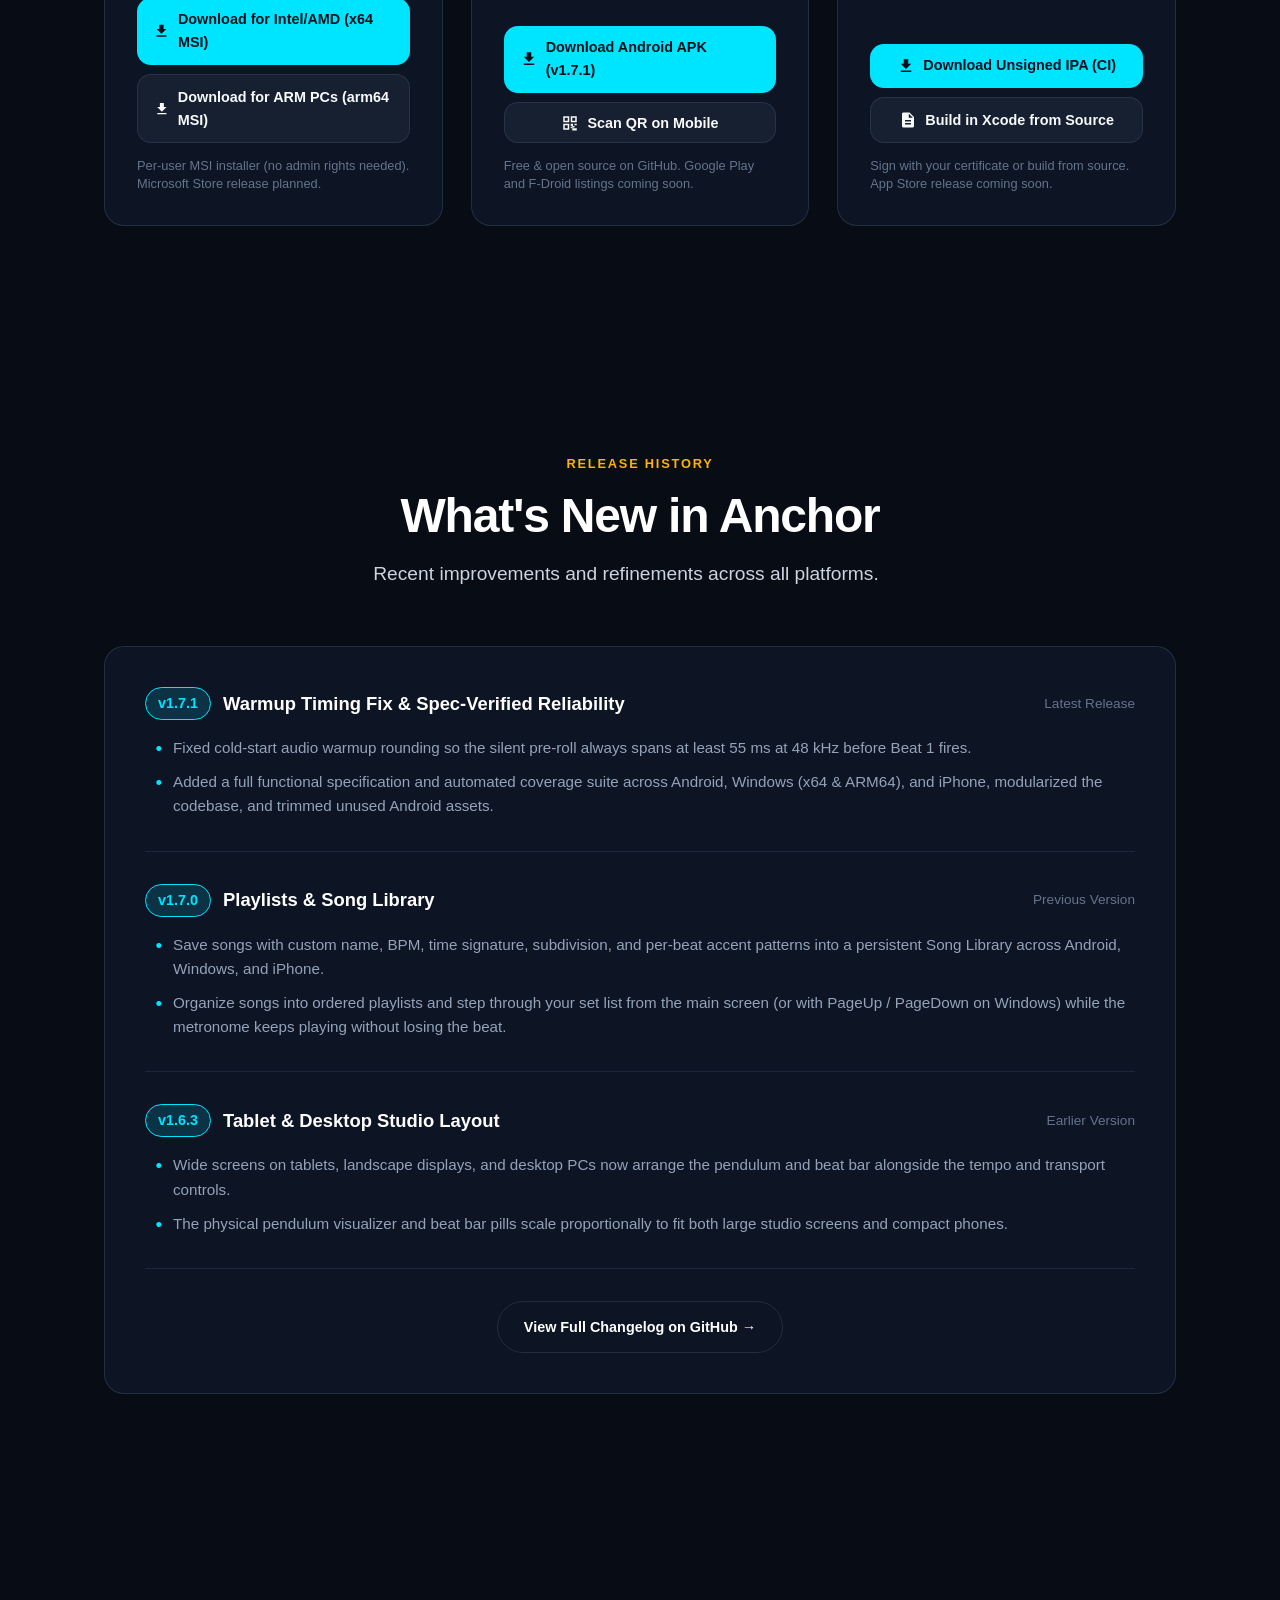
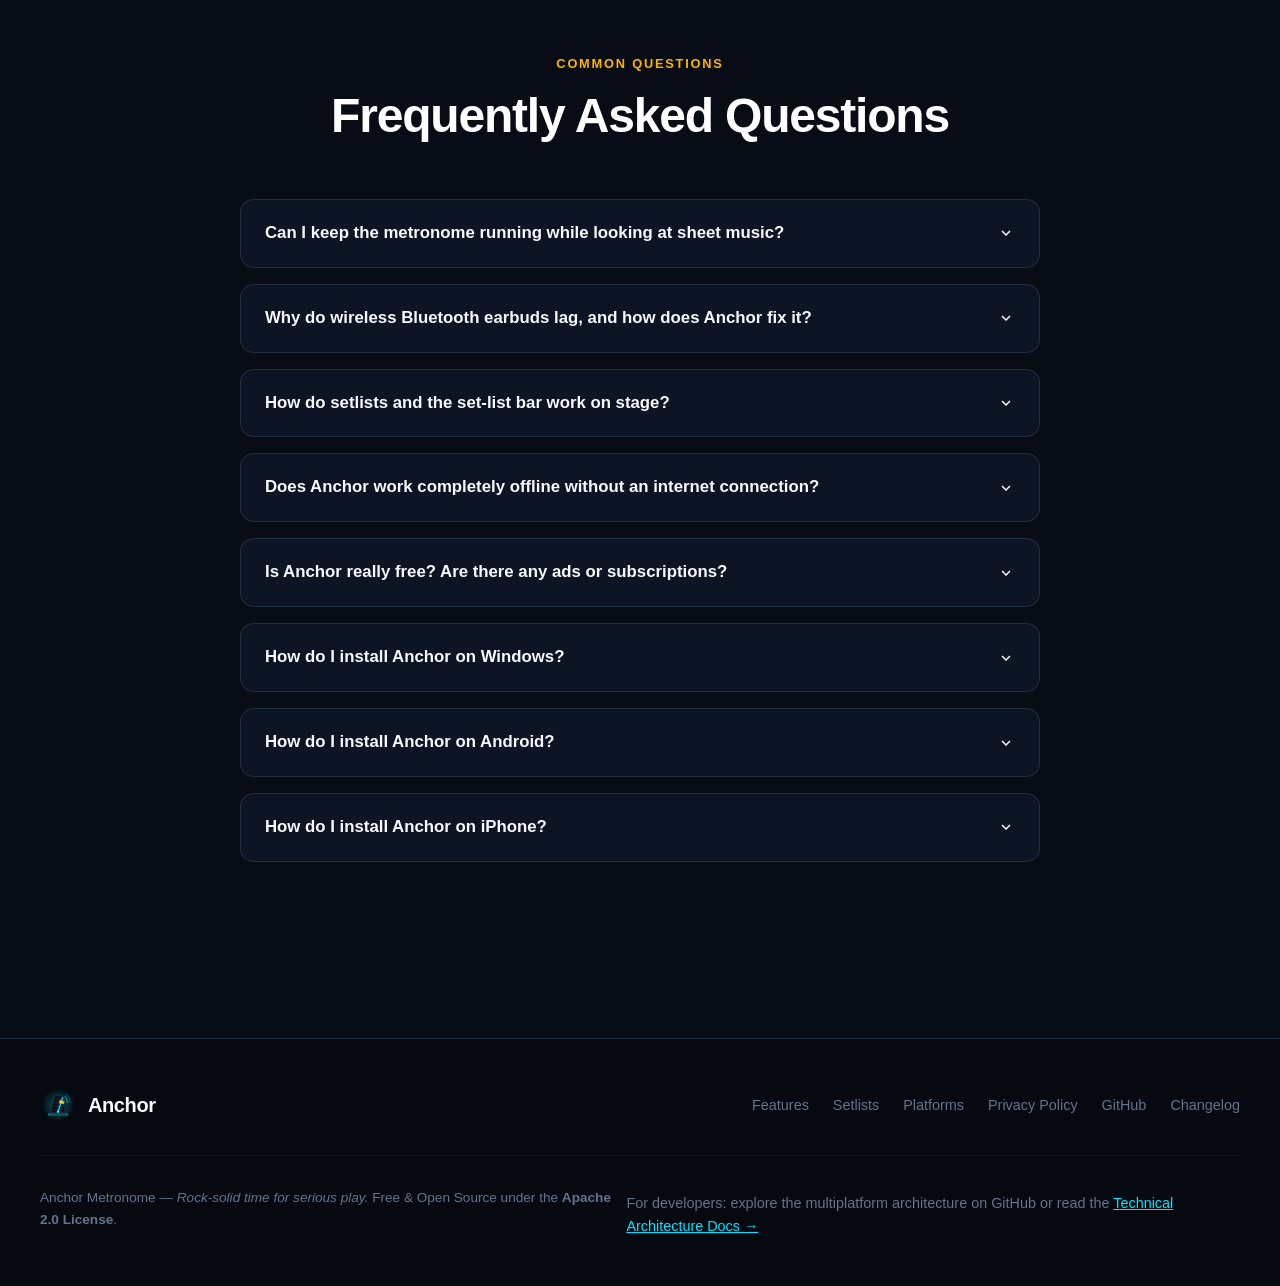
==== commit d4df80ce: "fix(website): clarify F-Droid coming soon in pricing section lead" ====
--- a/website/index.html
+++ b/website/index.html
@@ -592,7 +592,7 @@
         <span class="section-eyebrow">Honest &amp; Transparent</span>
         <h2 class="section-title">Get Anchor for Your Device</h2>
         <p class="section-lead">
-          Free and open source on GitHub and F-Droid. One-time store versions support development with zero subscriptions.
+          Free and open source on GitHub (F-Droid coming soon). One-time store versions support development with zero subscriptions.
         </p>
 
         <div class="pricing">
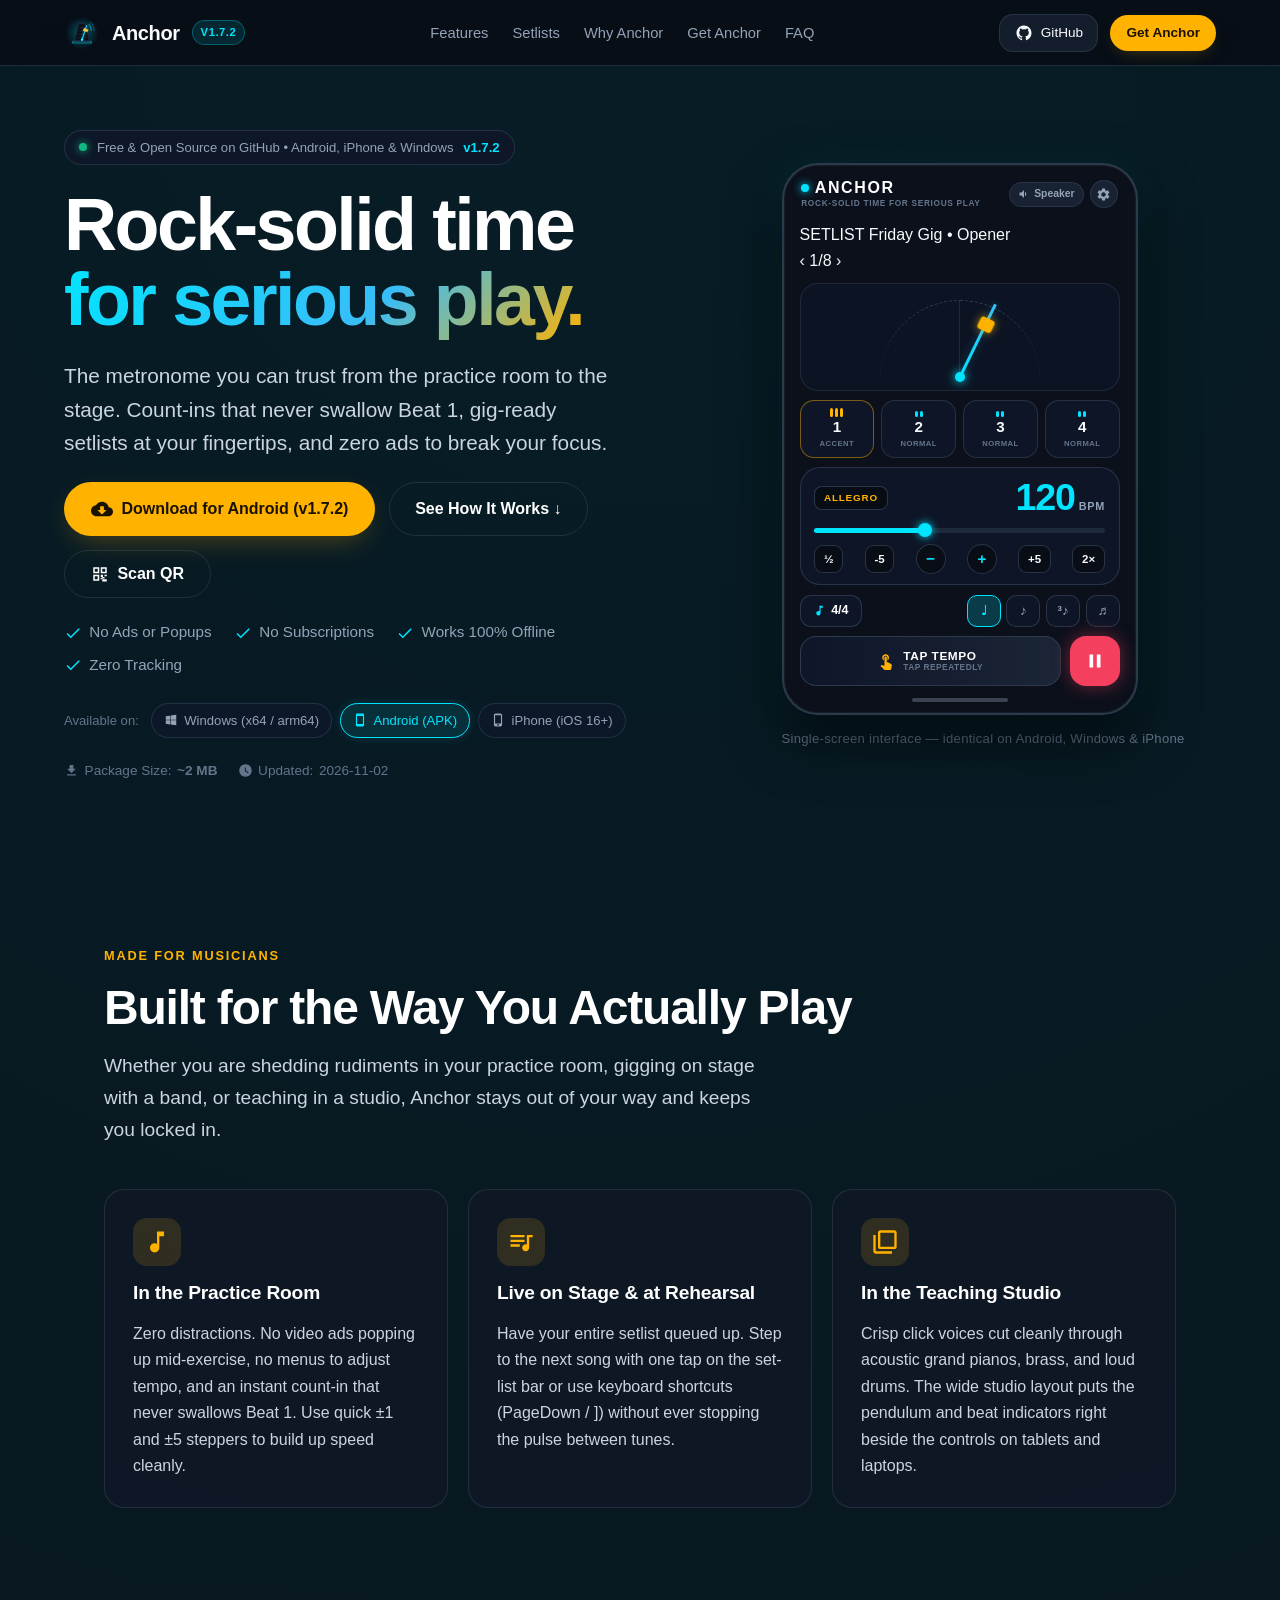
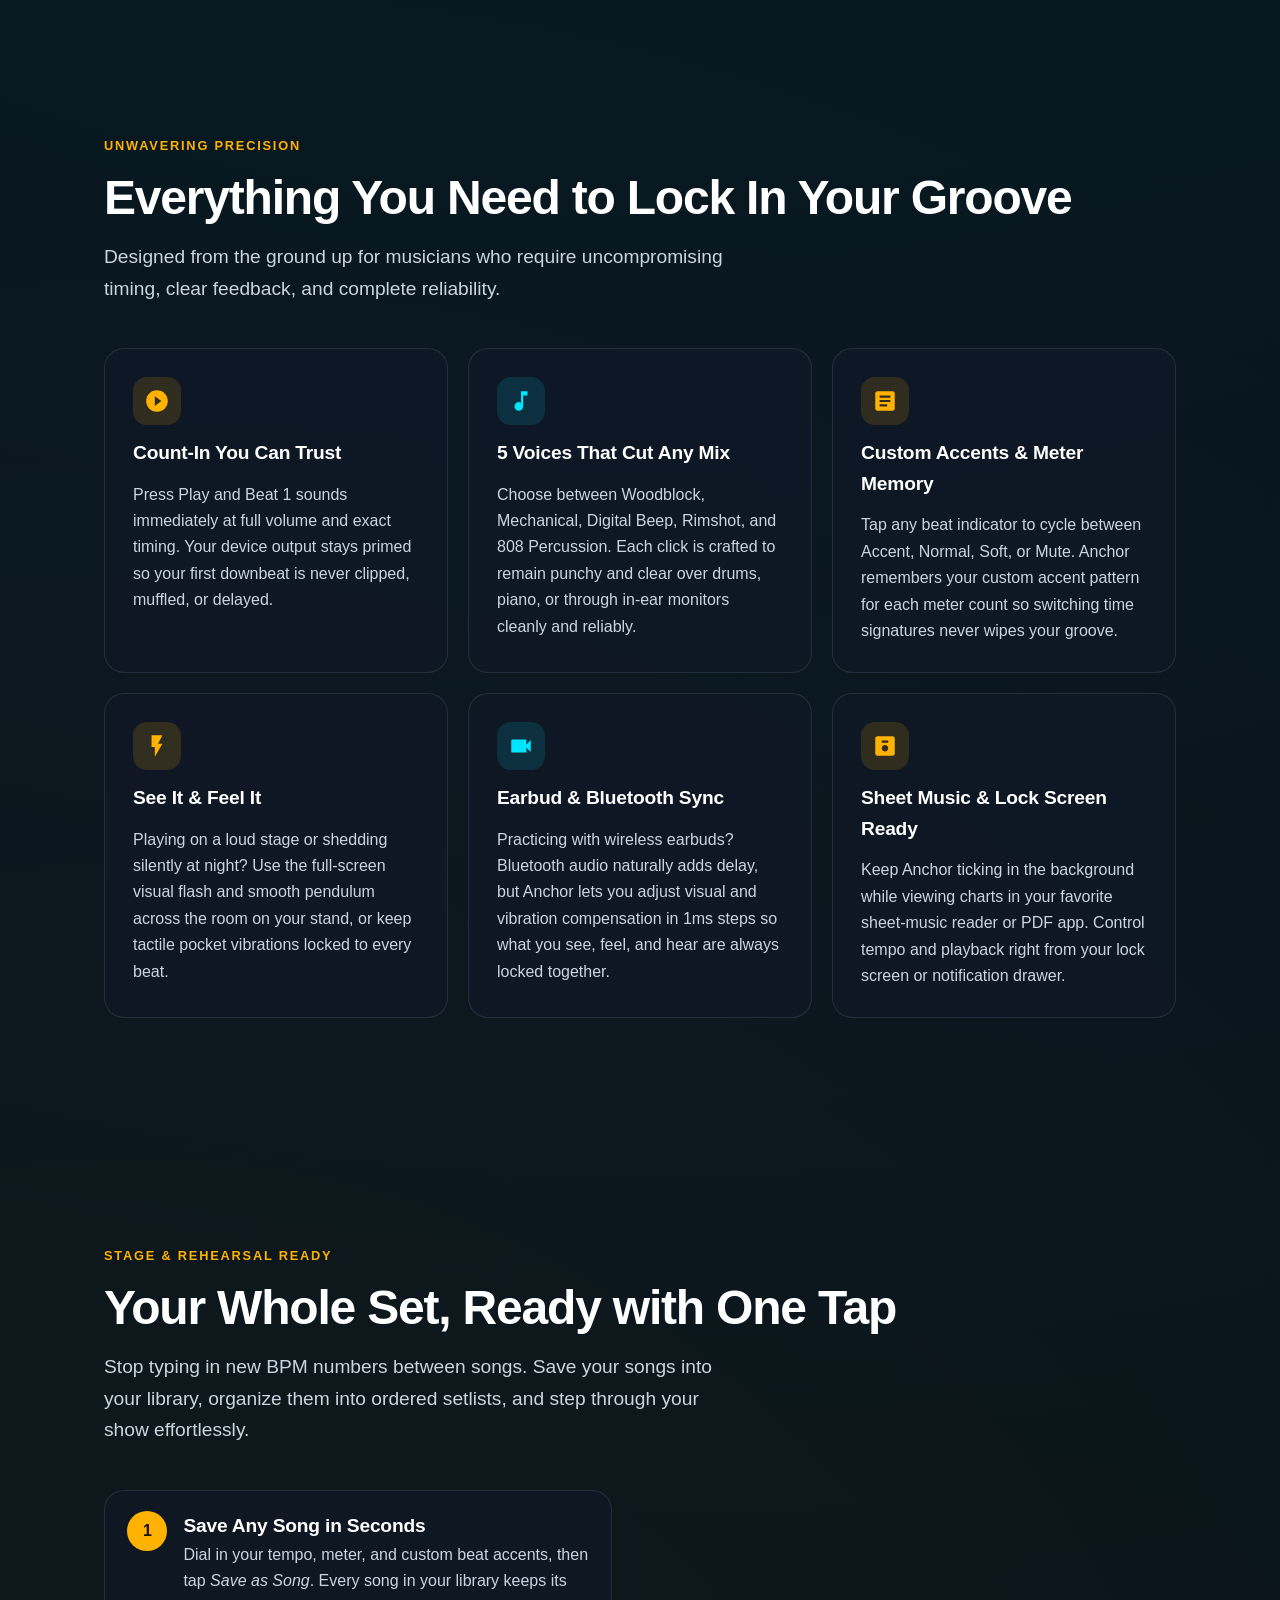
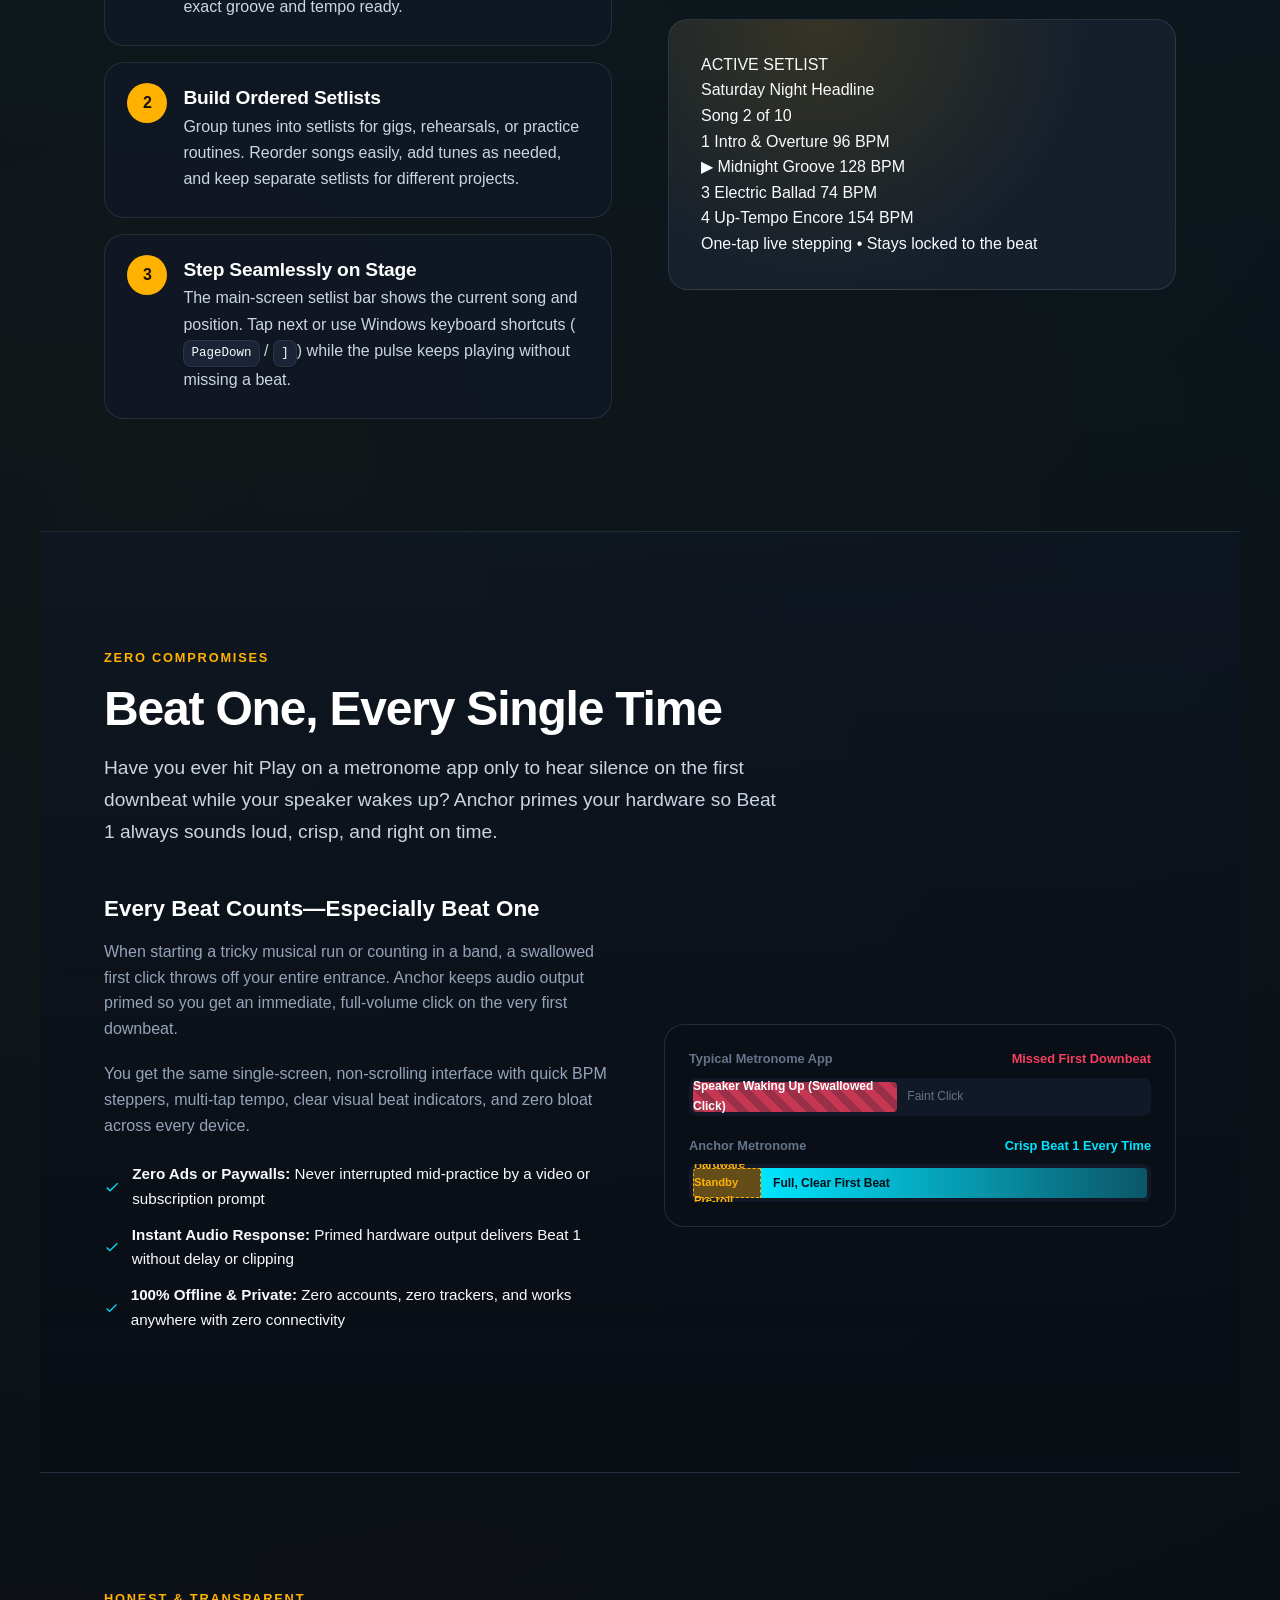
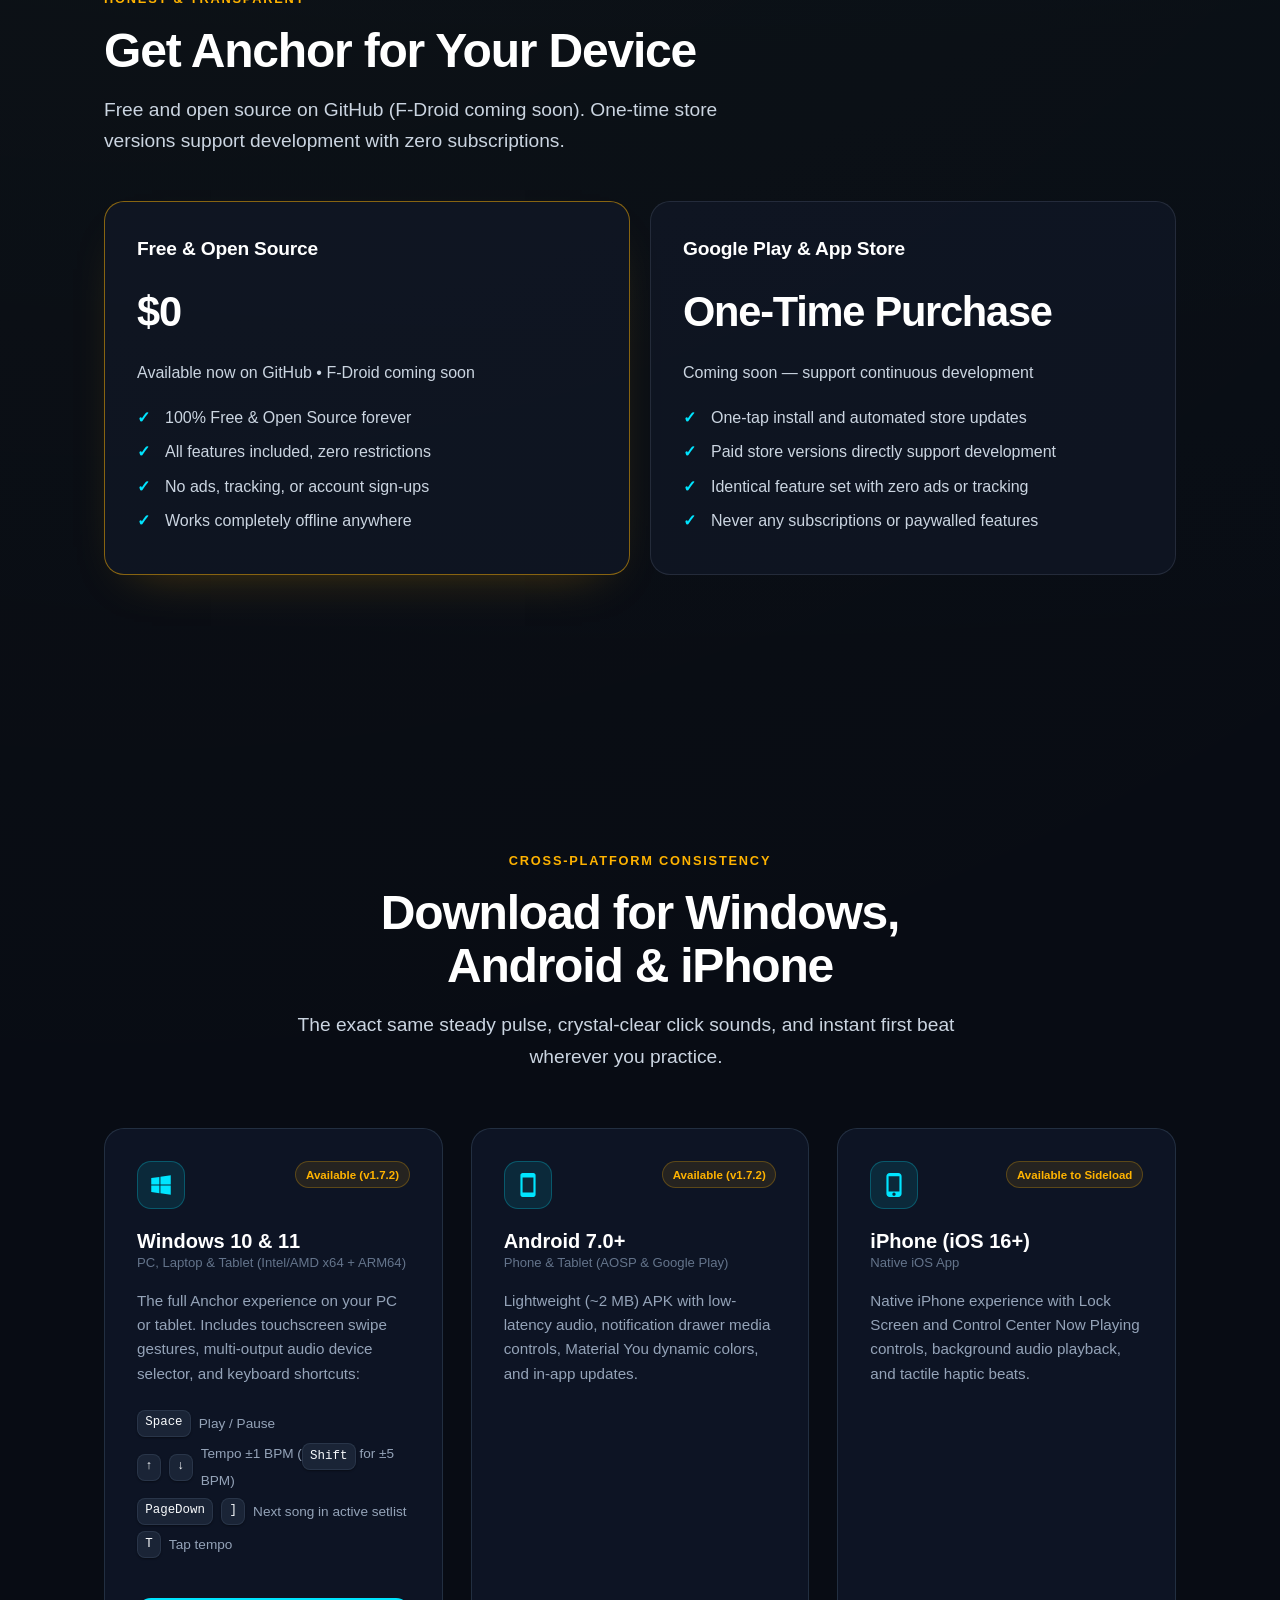
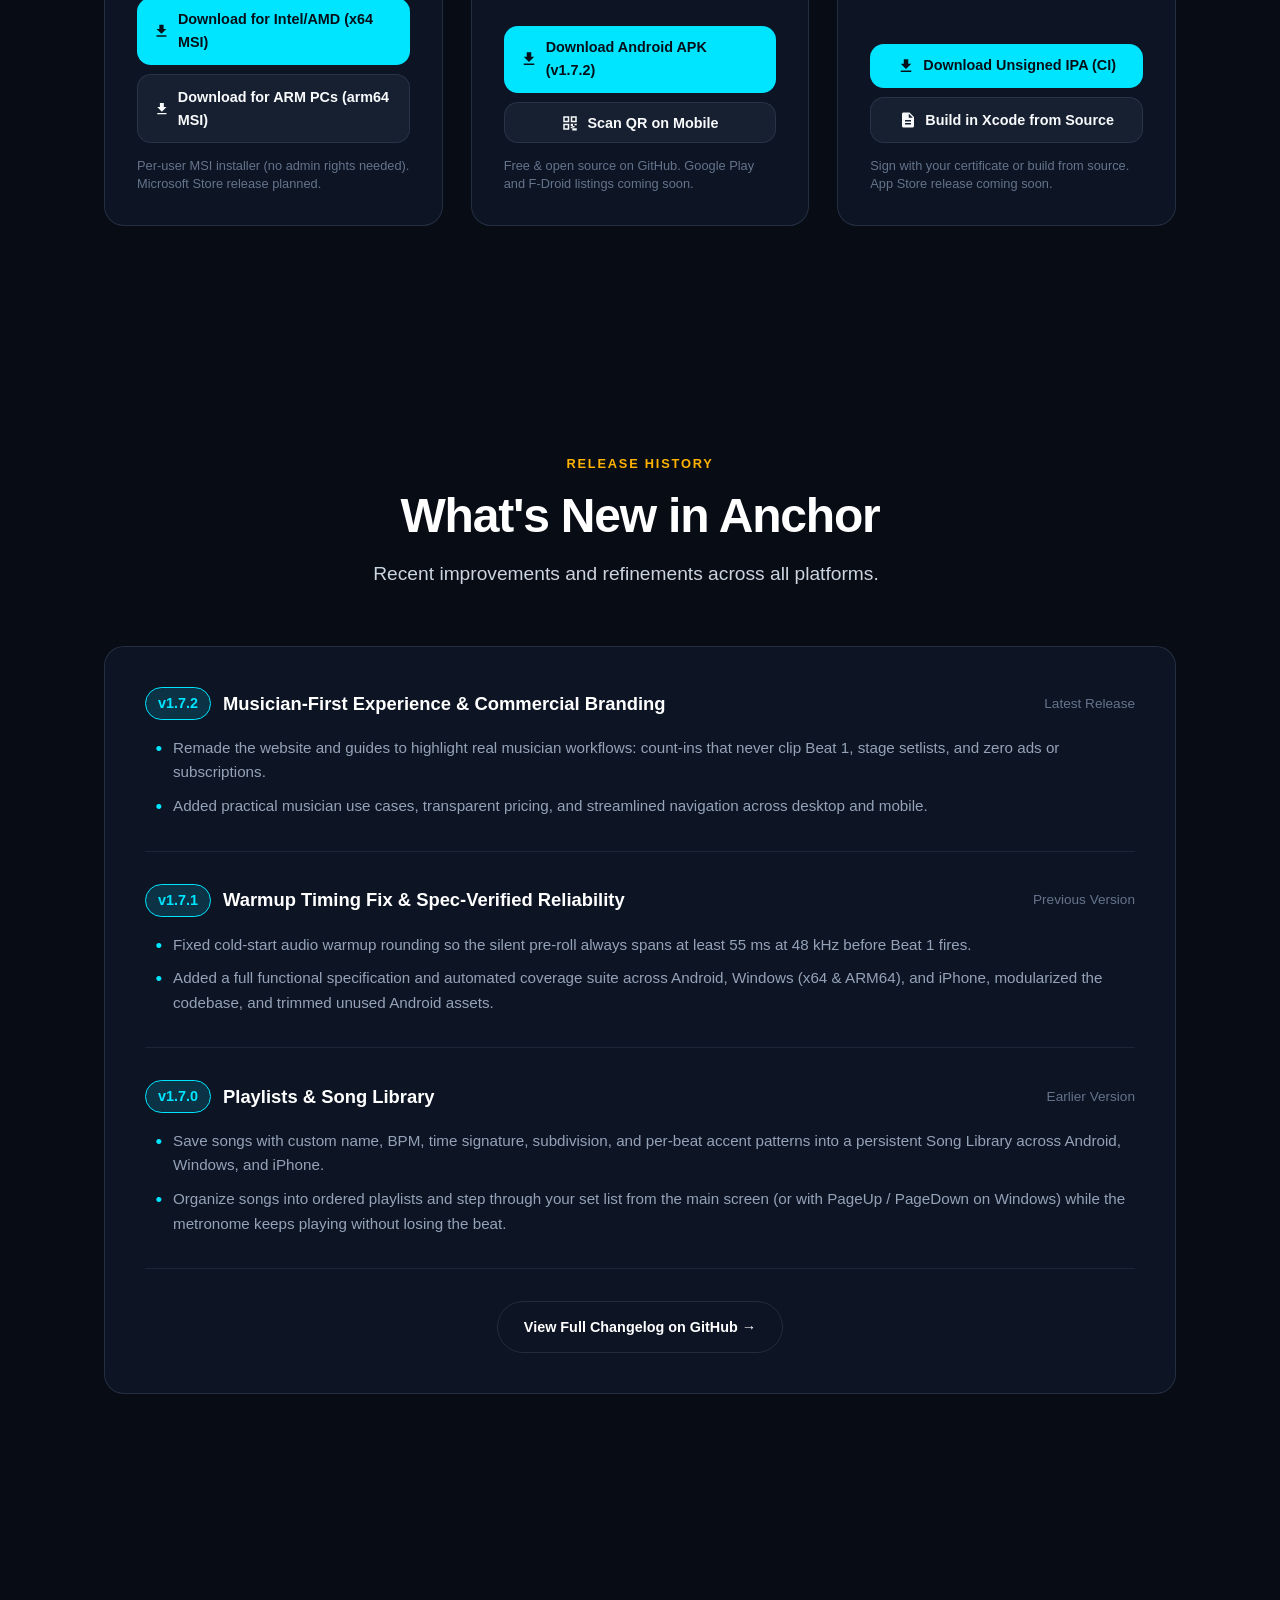
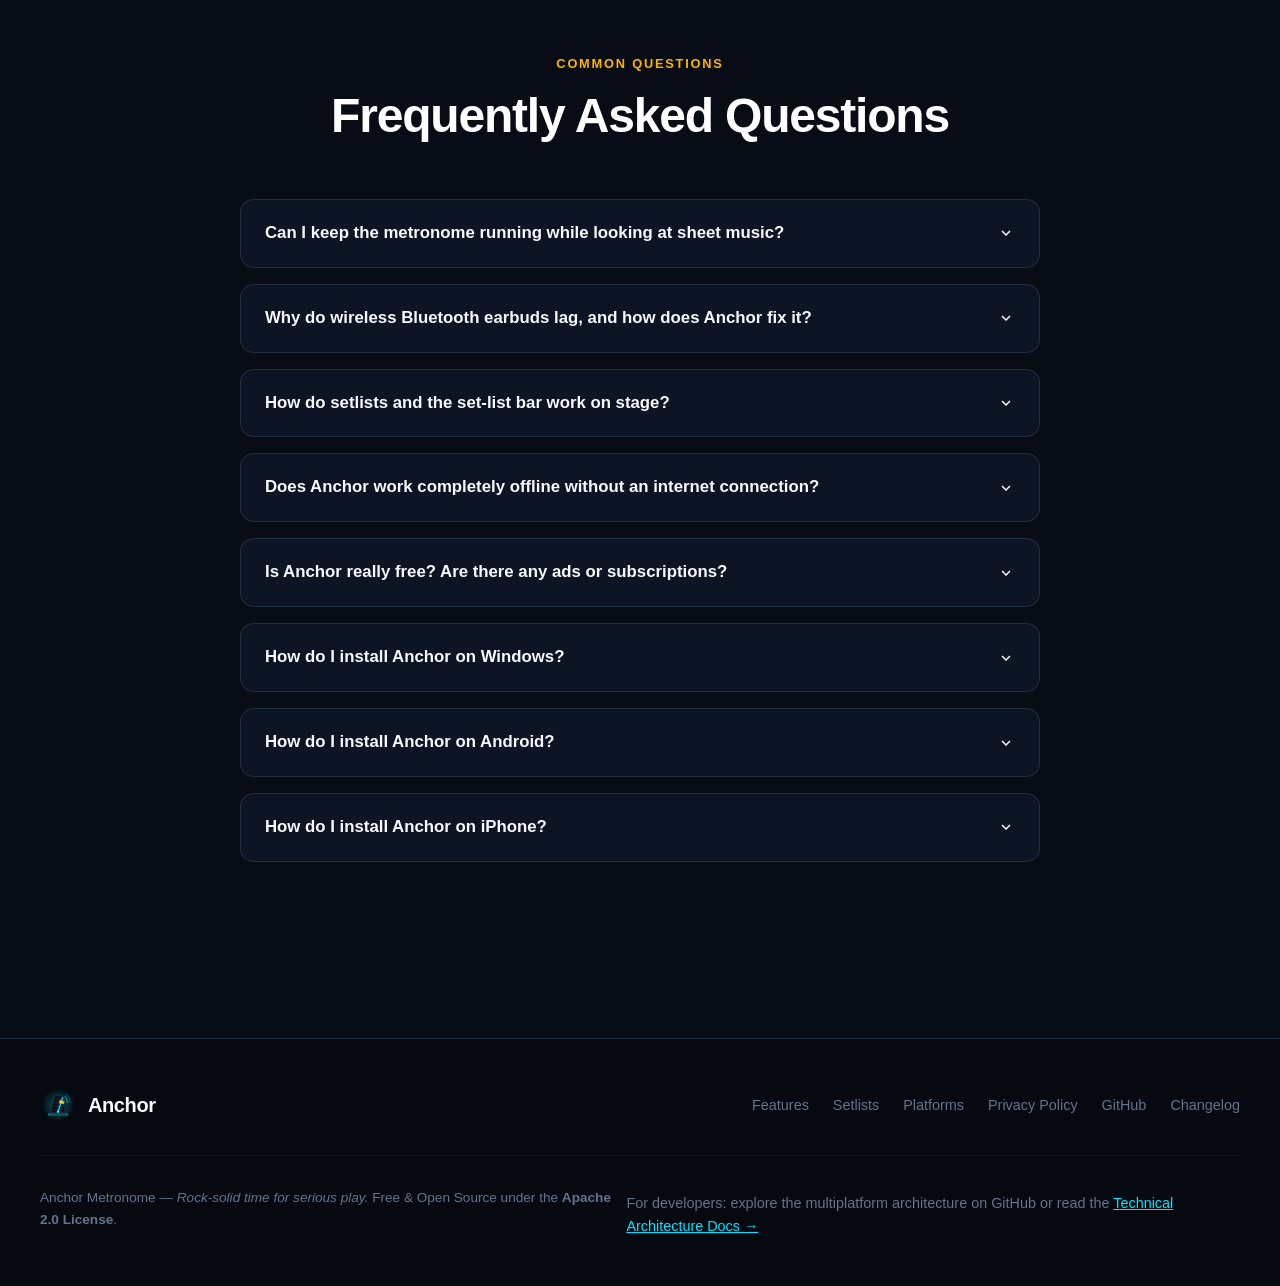
==== commit 44665d0d: "release: bump version to v1.7.2 for musician-first website and branding" ====
--- a/website/index.html
+++ b/website/index.html
@@ -29,7 +29,7 @@
       <a href="#" class="brand">
         <img src="assets/anchor-logo.svg" alt="Anchor Logo" class="brand-icon">
         <span>Anchor</span>
-        <span class="brand-tag">v1.7.1</span>
+        <span class="brand-tag">v1.7.2</span>
       </a>
 
       <nav>
@@ -65,7 +65,7 @@
         <div class="version-pill">
           <span class="status-dot"></span>
           <span>Free &amp; Open Source on GitHub • Android, iPhone &amp; Windows</span>
-          <span id="version-pill-text" class="pill-version-name">v1.7.1</span>
+          <span id="version-pill-text" class="pill-version-name">v1.7.2</span>
         </div>
 
         <h1 class="hero-title">
@@ -78,7 +78,7 @@
         </p>
 
         <div class="hero-ctas">
-          <a id="hero-download-btn" href="https://github.com/DamionGans/Anchor/releases/download/v1.7.1/Anchor-v1.7.1.apk" class="btn btn-primary">
+          <a id="hero-download-btn" href="https://github.com/DamionGans/Anchor/releases/download/v1.7.2/Anchor-v1.7.2.apk" class="btn btn-primary">
             <svg width="22" height="22" viewBox="0 0 24 24" fill="currentColor">
               <path d="M19.35 10.04C18.67 6.59 15.64 4 12 4 9.11 4 6.6 5.64 5.35 8.04 2.34 8.36 0 10.91 0 14c0 3.31 2.69 6 6 6h13c2.76 0 5-2.24 5-5 0-2.64-2.05-4.78-4.65-4.96zM17 13l-5 5-5-5h3V9h4v4h3z"/>
             </svg>
@@ -645,7 +645,7 @@
                   <path d="M3 5.5l7.5-1v7H3v-6zm0 13l7.5 1v-7H3v6zm8.5 1.15L21 21v-8.5h-9.5v7.15zm0-15.3V11.5H21V3l-9.5 1.35z"/>
                 </svg>
               </div>
-              <span class="feature-badge">Available (v1.7.1)</span>
+              <span class="feature-badge">Available (v1.7.2)</span>
             </div>
 
             <div>
@@ -677,11 +677,11 @@
             </div>
 
             <div class="platform-action-group">
-              <a id="win-x64-download" href="https://github.com/DamionGans/Anchor/releases/download/v1.7.1/Anchor-v1.7.1-windows-x64.msi" class="btn-platform-action">
+              <a id="win-x64-download" href="https://github.com/DamionGans/Anchor/releases/download/v1.7.2/Anchor-v1.7.2-windows-x64.msi" class="btn-platform-action">
                 <svg width="18" height="18" viewBox="0 0 24 24" fill="currentColor"><path d="M19 9h-4V3H9v6H5l7 7 7-7zM5 18v2h14v-2H5z"/></svg>
                 <span>Download for Intel/AMD (x64 MSI)</span>
               </a>
-              <a id="win-arm64-download" href="https://github.com/DamionGans/Anchor/releases/download/v1.7.1/Anchor-v1.7.1-windows-arm64.msi" class="btn-platform-action btn-outline">
+              <a id="win-arm64-download" href="https://github.com/DamionGans/Anchor/releases/download/v1.7.2/Anchor-v1.7.2-windows-arm64.msi" class="btn-platform-action btn-outline">
                 <svg width="18" height="18" viewBox="0 0 24 24" fill="currentColor"><path d="M19 9h-4V3H9v6H5l7 7 7-7zM5 18v2h14v-2H5z"/></svg>
                 <span>Download for ARM PCs (arm64 MSI)</span>
               </a>
@@ -699,7 +699,7 @@
                   <path d="M17 1.01L7 1c-1.1 0-2 .9-2 2v18c0 1.1.9 2 2 2h10c1.1 0 2-.9 2-2V3c0-1.1-.9-1.99-2-1.99zM17 19H7V5h10v14z"/>
                 </svg>
               </div>
-              <span class="feature-badge">Available (v1.7.1)</span>
+              <span class="feature-badge">Available (v1.7.2)</span>
             </div>
 
             <div>
@@ -712,9 +712,9 @@
             </p>
 
             <div class="platform-action-group">
-              <a id="android-card-download" href="https://github.com/DamionGans/Anchor/releases/download/v1.7.1/Anchor-v1.7.1.apk" class="btn-platform-action">
+              <a id="android-card-download" href="https://github.com/DamionGans/Anchor/releases/download/v1.7.2/Anchor-v1.7.2.apk" class="btn-platform-action">
                 <svg width="18" height="18" viewBox="0 0 24 24" fill="currentColor"><path d="M19 9h-4V3H9v6H5l7 7 7-7zM5 18v2h14v-2H5z"/></svg>
-                <span>Download Android APK (v1.7.1)</span>
+                <span>Download Android APK (v1.7.2)</span>
               </a>
               <button class="btn-platform-action btn-outline btn-card-qr">
                 <svg width="18" height="18" viewBox="0 0 24 24" fill="currentColor"><path d="M3 3h8v8H3zm2 2v4h4V5zm8-2h8v8h-8zm2 2v4h4V5zM3 13h8v8H3zm2 2v4h4v-4zm13-2h3v2h-3zm-5 0h3v3h-3zm2 3h3v2h-3zm3 3h3v3h-3zm-3 0h3v3h-3zm-2-2h2v2h-2z"/></svg>
@@ -778,6 +778,21 @@
         </div>
 
         <div class="changelog-card">
+          <!-- Release v1.7.2 -->
+          <div class="release-entry">
+            <div class="release-header">
+              <div class="release-tag-group">
+                <span class="release-badge">v1.7.2</span>
+                <span class="release-title-text">Musician-First Experience &amp; Commercial Branding</span>
+              </div>
+              <span class="release-date">Latest Release</span>
+            </div>
+            <ul class="release-list">
+              <li>Remade the website and guides to highlight real musician workflows: count-ins that never clip Beat 1, stage setlists, and zero ads or subscriptions.</li>
+              <li>Added practical musician use cases, transparent pricing, and streamlined navigation across desktop and mobile.</li>
+            </ul>
+          </div>
+
           <!-- Release v1.7.1 -->
           <div class="release-entry">
             <div class="release-header">
@@ -785,7 +800,7 @@
                 <span class="release-badge">v1.7.1</span>
                 <span class="release-title-text">Warmup Timing Fix &amp; Spec-Verified Reliability</span>
               </div>
-              <span class="release-date">Latest Release</span>
+              <span class="release-date">Previous Version</span>
             </div>
             <ul class="release-list">
               <li>Fixed cold-start audio warmup rounding so the silent pre-roll always spans at least 55 ms at 48 kHz before Beat 1 fires.</li>
@@ -800,26 +815,11 @@
                 <span class="release-badge">v1.7.0</span>
                 <span class="release-title-text">Playlists &amp; Song Library</span>
               </div>
-              <span class="release-date">Previous Version</span>
+              <span class="release-date">Earlier Version</span>
             </div>
             <ul class="release-list">
               <li>Save songs with custom name, BPM, time signature, subdivision, and per-beat accent patterns into a persistent Song Library across Android, Windows, and iPhone.</li>
               <li>Organize songs into ordered playlists and step through your set list from the main screen (or with PageUp / PageDown on Windows) while the metronome keeps playing without losing the beat.</li>
-            </ul>
-          </div>
-
-          <!-- Release v1.6.3 -->
-          <div class="release-entry">
-            <div class="release-header">
-              <div class="release-tag-group">
-                <span class="release-badge">v1.6.3</span>
-                <span class="release-title-text">Tablet &amp; Desktop Studio Layout</span>
-              </div>
-              <span class="release-date">Earlier Version</span>
-            </div>
-            <ul class="release-list">
-              <li>Wide screens on tablets, landscape displays, and desktop PCs now arrange the pendulum and beat bar alongside the tempo and transport controls.</li>
-              <li>The physical pendulum visualizer and beat bar pills scale proportionally to fit both large studio screens and compact phones.</li>
             </ul>
           </div>
 
@@ -947,7 +947,7 @@
       </div>
 
       <p style="color: var(--text-dim); font-size: 0.8rem; margin-top: 0.5rem;">
-        Anchor Metronome <span class="num">v1.7.1</span> for Android
+        Anchor Metronome <span class="num">v1.7.2</span> for Android
       </p>
     </div>
   </div>
--- a/website/style.css
+++ b/website/style.css
@@ -1694,13 +1694,9 @@
   gap: 0.45rem;
 }
 
-.trust-item::before {
-  content: "";
-  width: 0.5rem;
-  height: 0.5rem;
-  border-radius: 50%;
-  background: var(--beat-cyan);
-  box-shadow: 0 0 0 4px var(--beat-cyan-soft);
+.trust-item svg {
+  color: var(--beat-cyan);
+  flex-shrink: 0;
 }
 
 /* ---- Shared card look ---- */
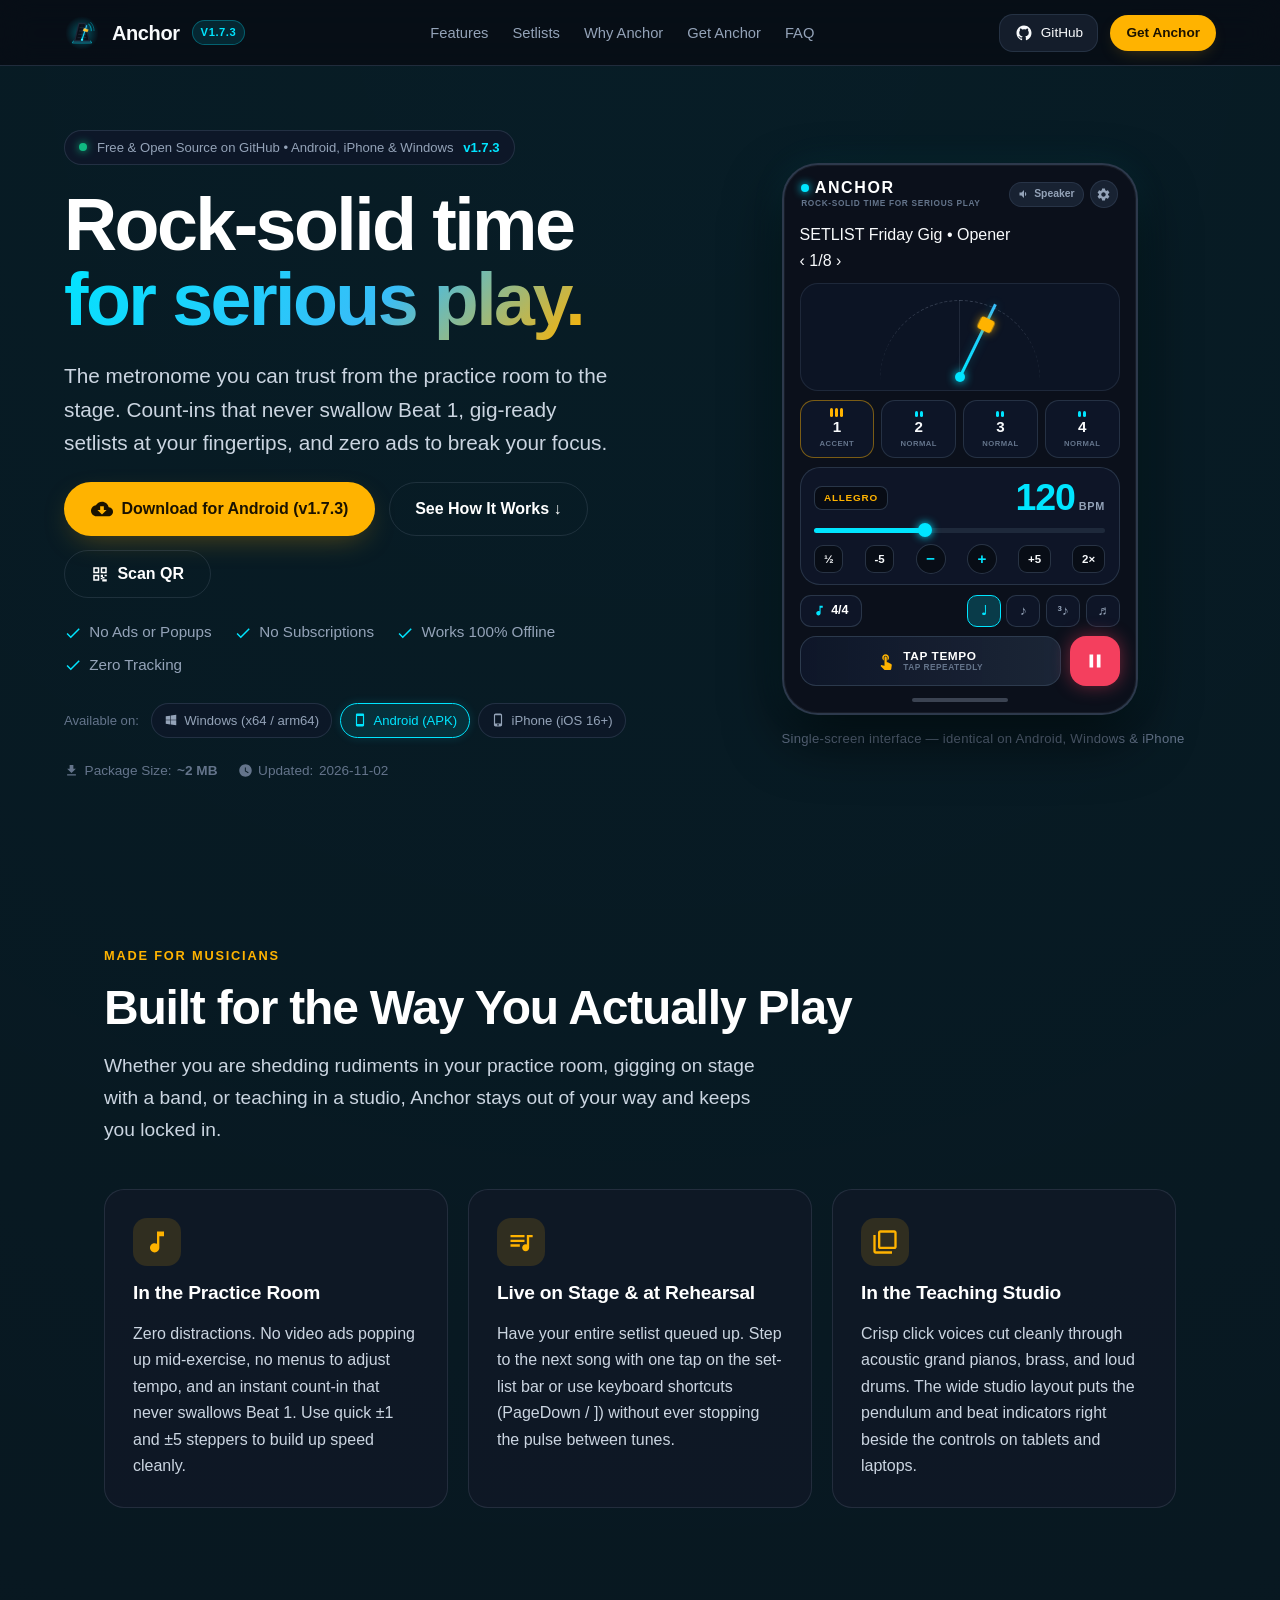
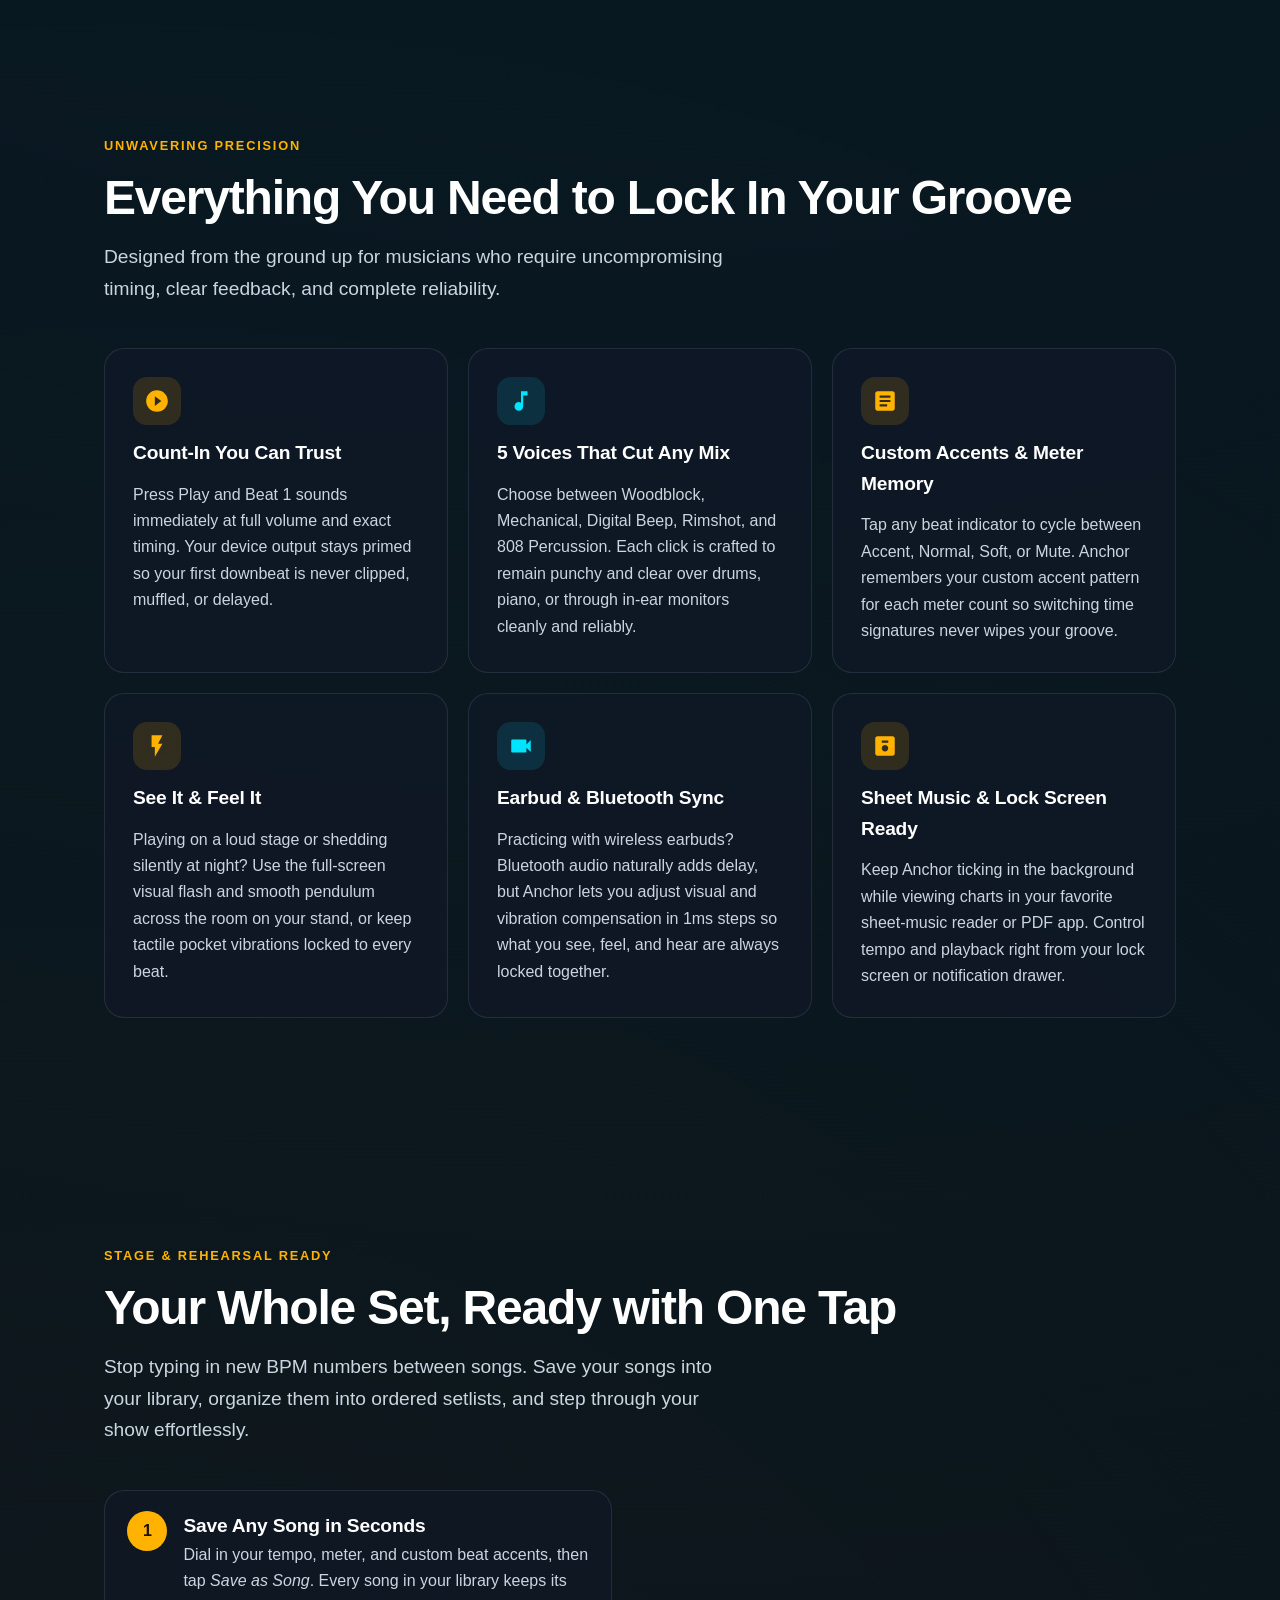
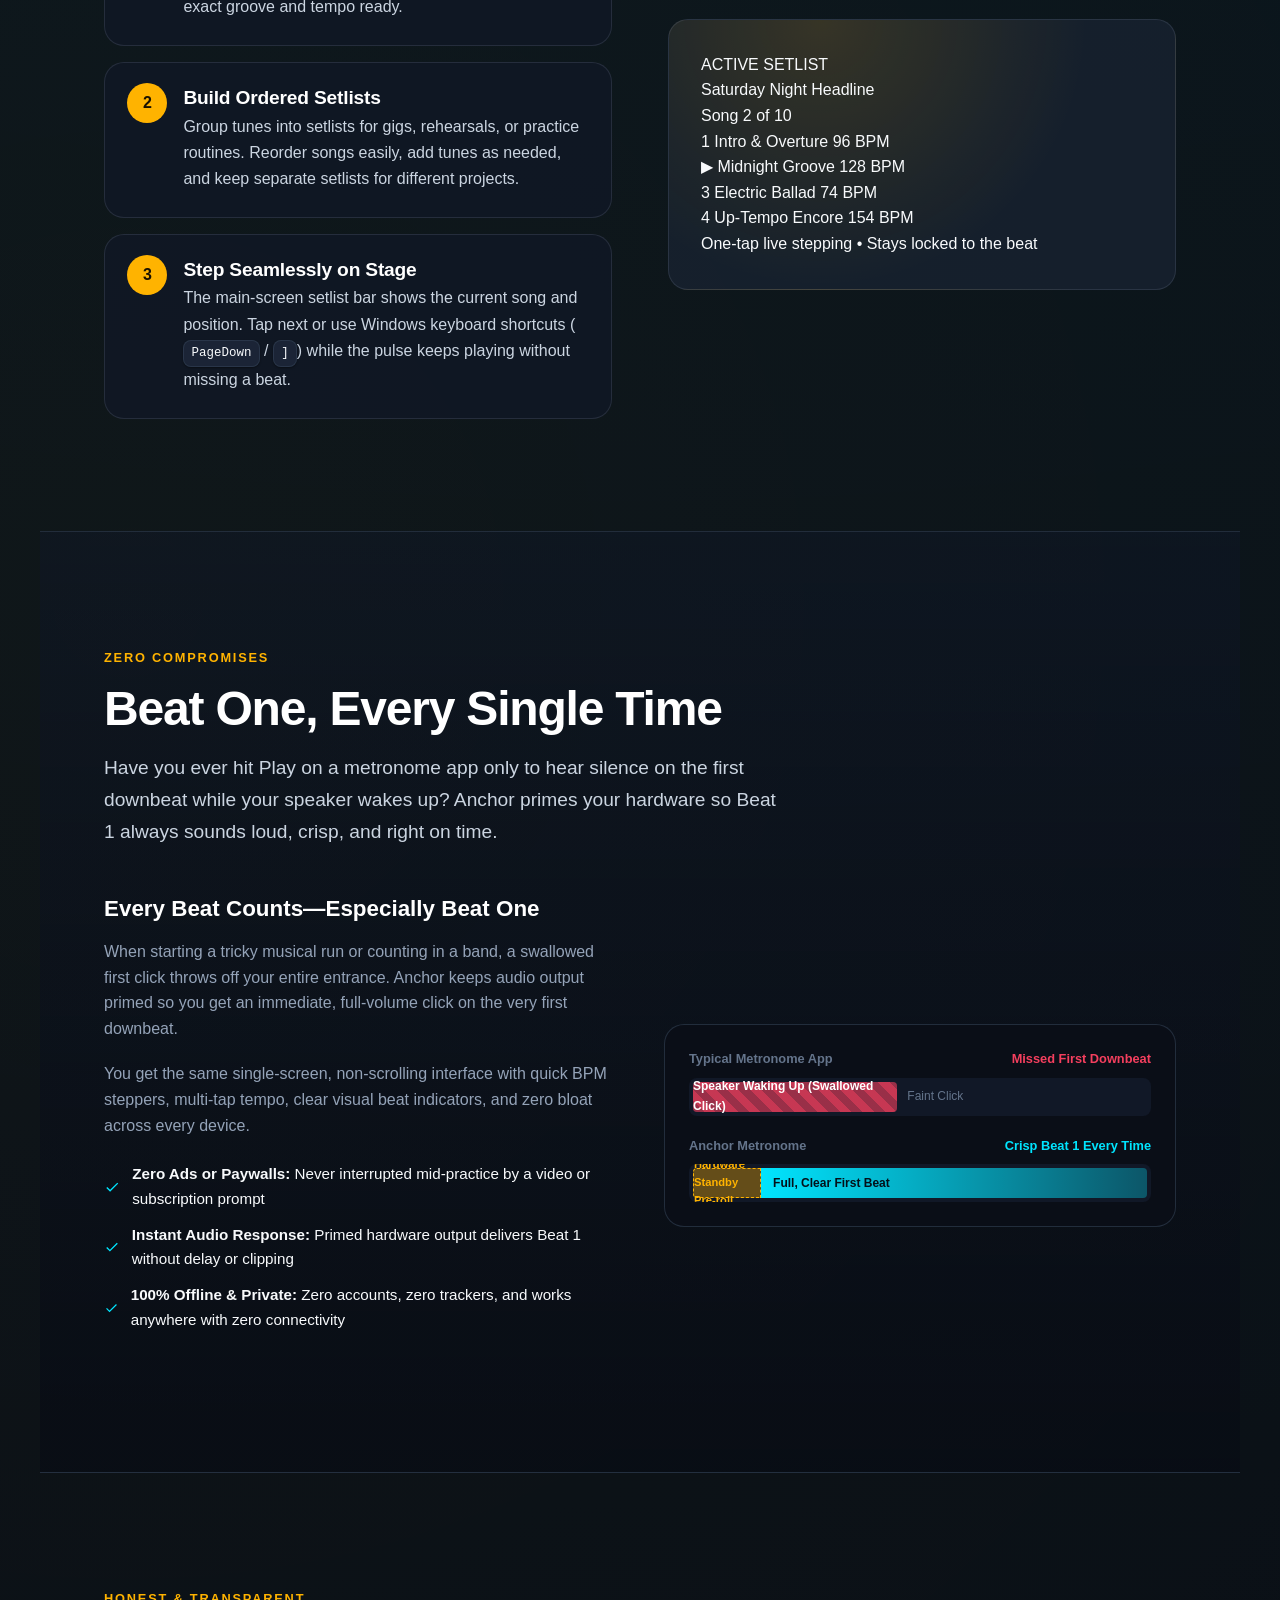
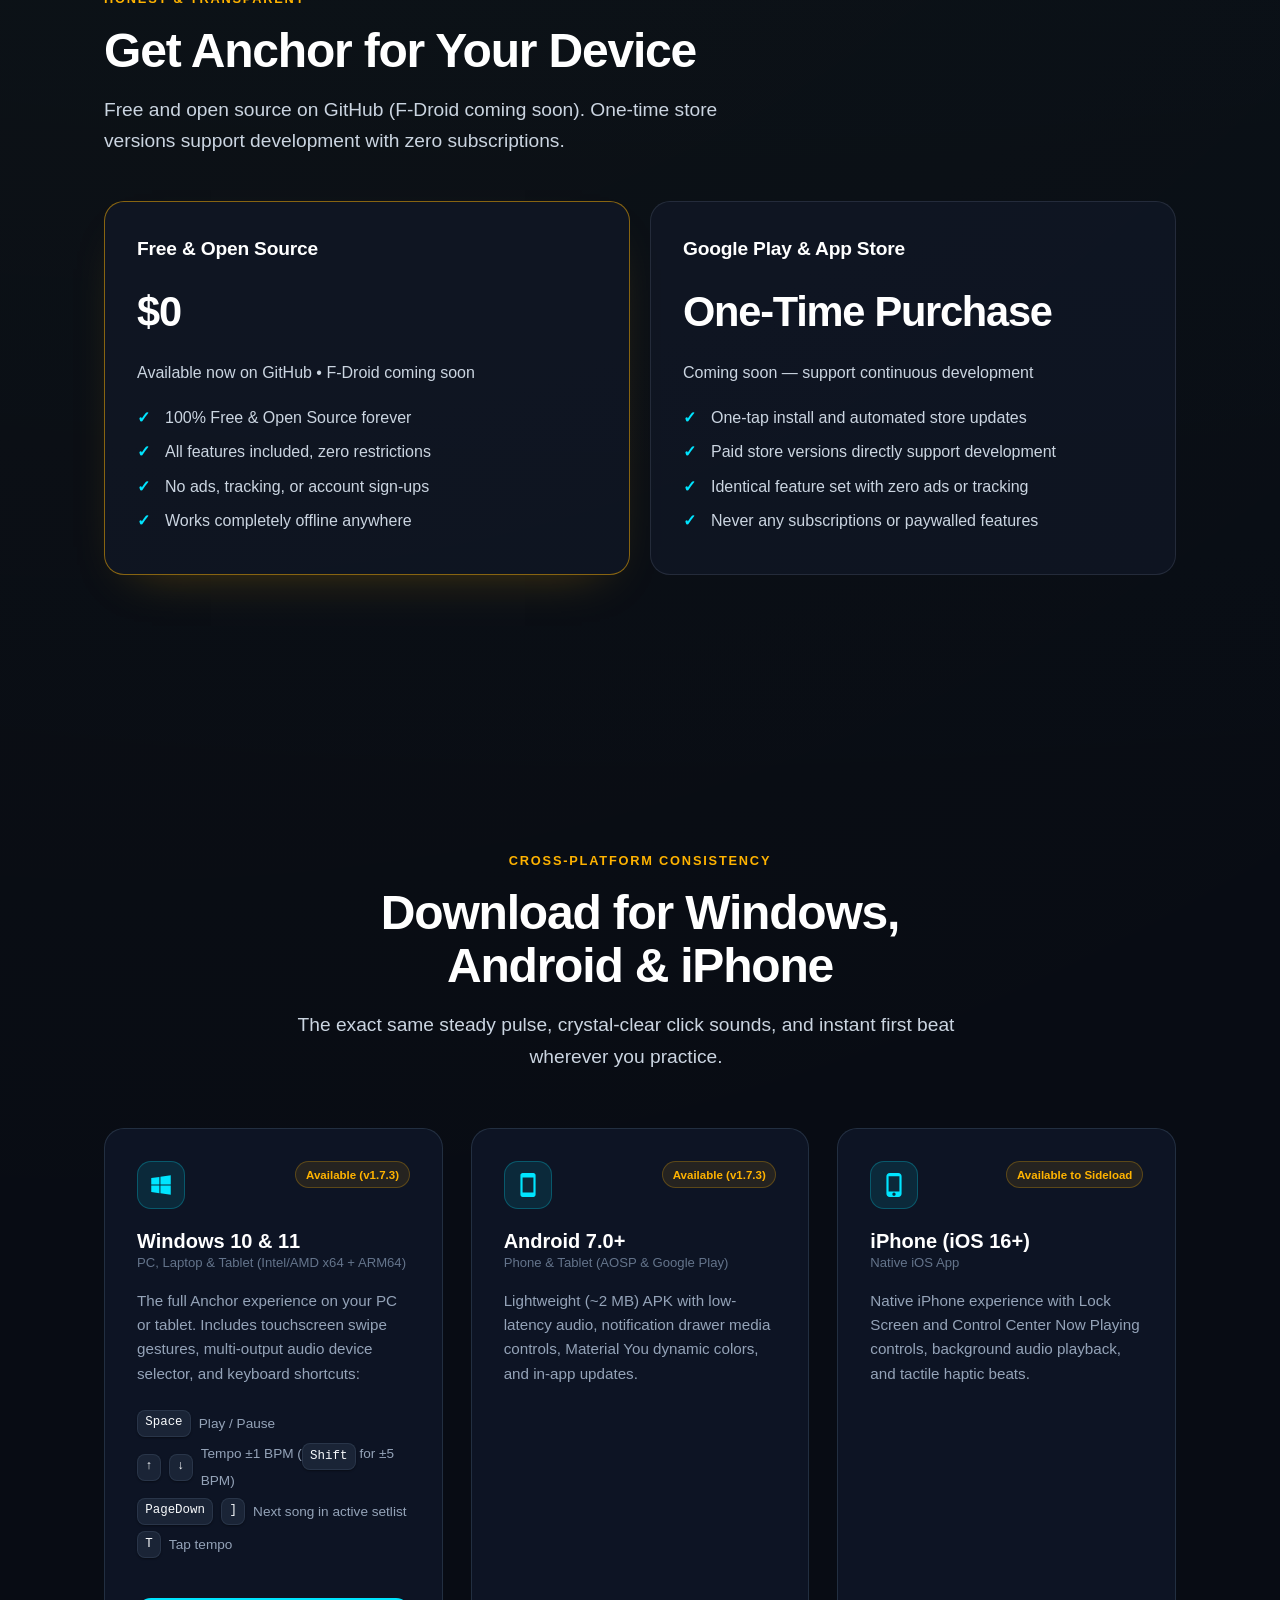
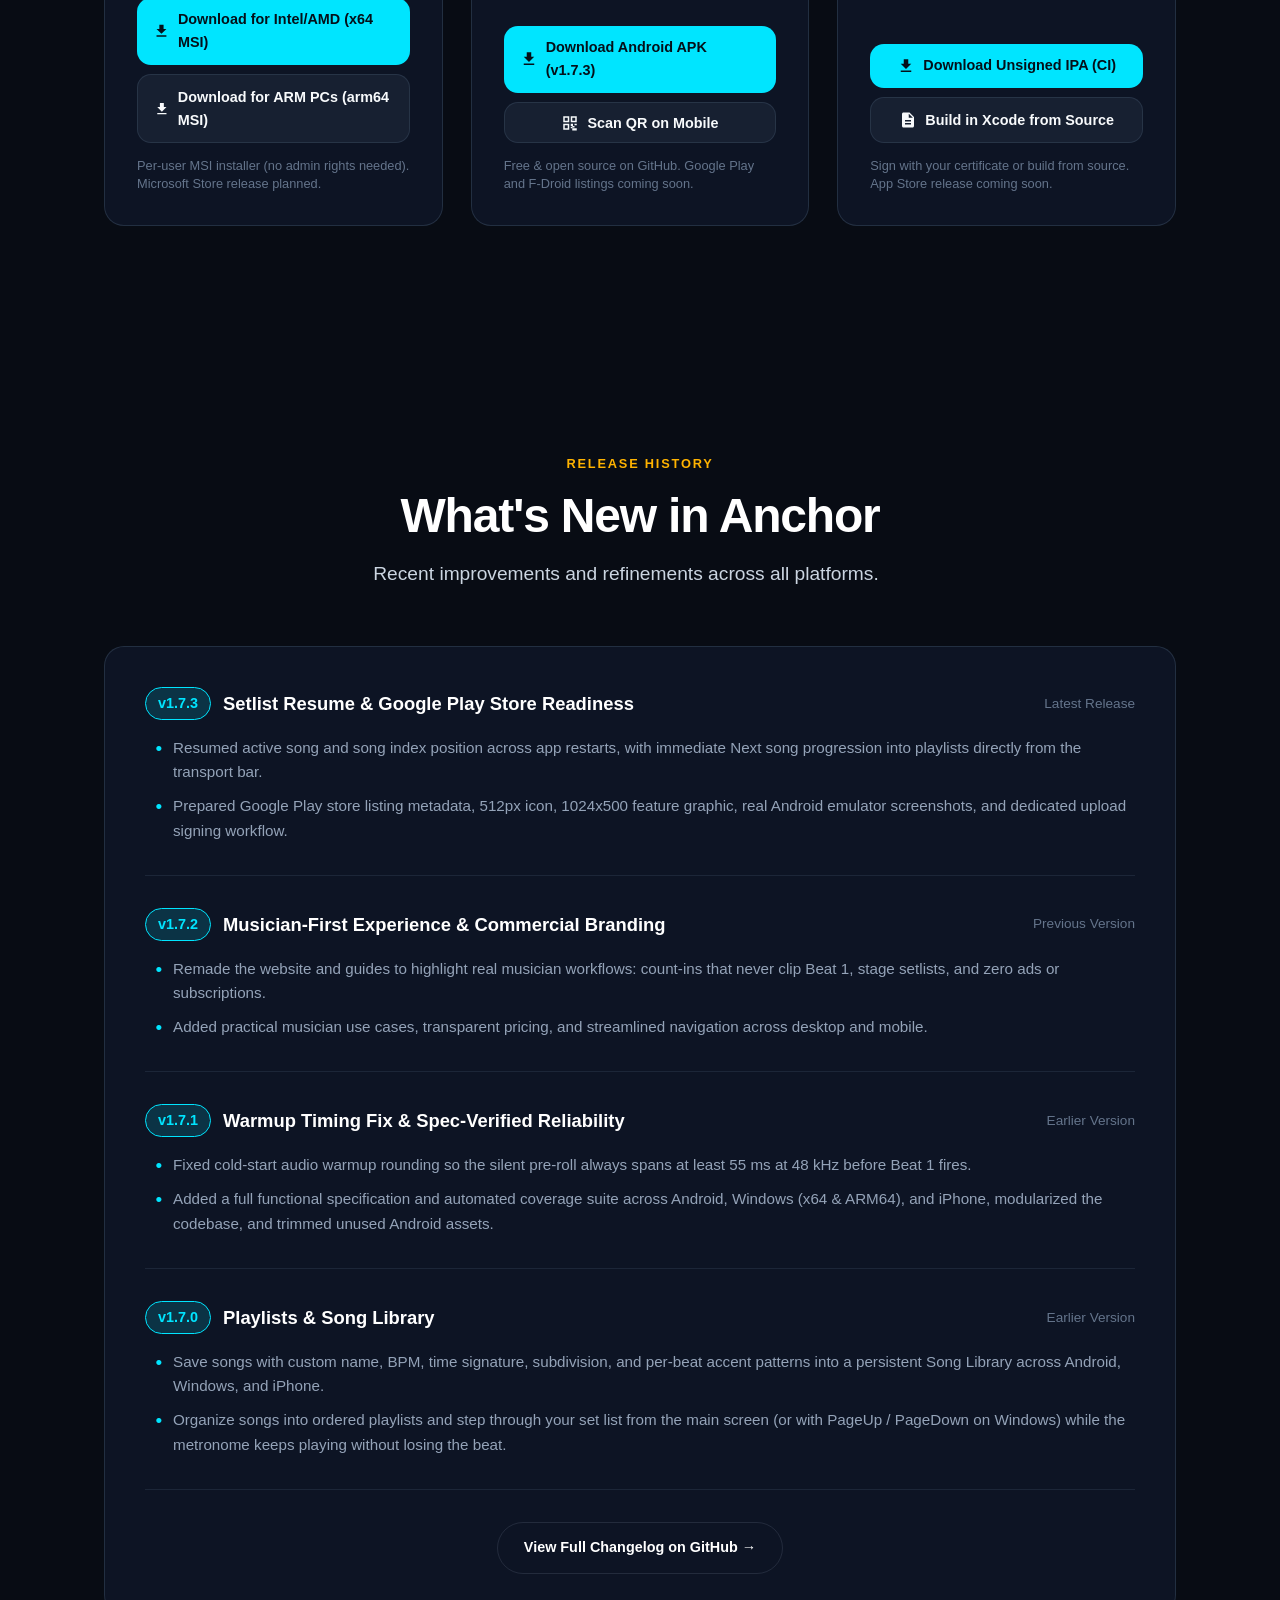
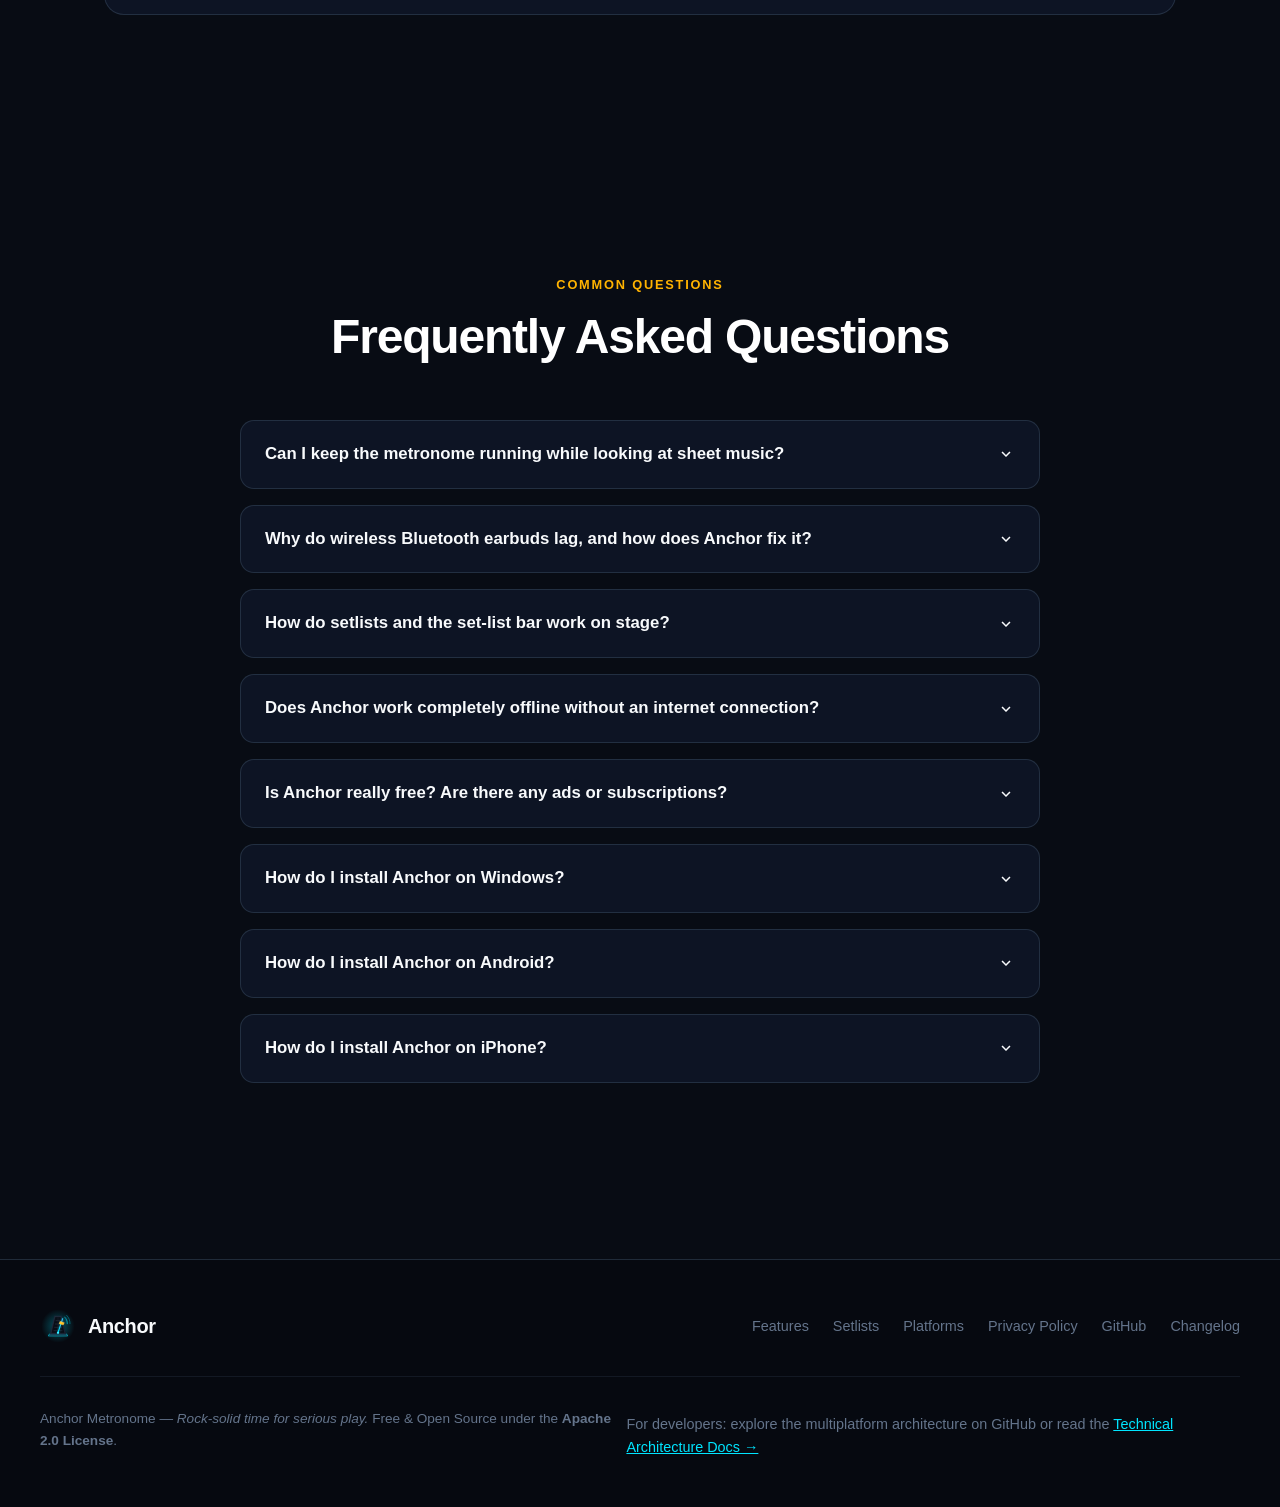
==== commit 2ff3f9fb: "chore(release): bump version to 1.7.3 (10703) and update changelogs" ====
--- a/website/index.html
+++ b/website/index.html
@@ -29,7 +29,7 @@
       <a href="#" class="brand">
         <img src="assets/anchor-logo.svg" alt="Anchor Logo" class="brand-icon">
         <span>Anchor</span>
-        <span class="brand-tag">v1.7.2</span>
+        <span class="brand-tag">v1.7.3</span>
       </a>
 
       <nav>
@@ -65,7 +65,7 @@
         <div class="version-pill">
           <span class="status-dot"></span>
           <span>Free &amp; Open Source on GitHub • Android, iPhone &amp; Windows</span>
-          <span id="version-pill-text" class="pill-version-name">v1.7.2</span>
+          <span id="version-pill-text" class="pill-version-name">v1.7.3</span>
         </div>
 
         <h1 class="hero-title">
@@ -78,7 +78,7 @@
         </p>
 
         <div class="hero-ctas">
-          <a id="hero-download-btn" href="https://github.com/DamionGans/Anchor/releases/download/v1.7.2/Anchor-v1.7.2.apk" class="btn btn-primary">
+          <a id="hero-download-btn" href="https://github.com/DamionGans/Anchor/releases/download/v1.7.3/Anchor-v1.7.3.apk" class="btn btn-primary">
             <svg width="22" height="22" viewBox="0 0 24 24" fill="currentColor">
               <path d="M19.35 10.04C18.67 6.59 15.64 4 12 4 9.11 4 6.6 5.64 5.35 8.04 2.34 8.36 0 10.91 0 14c0 3.31 2.69 6 6 6h13c2.76 0 5-2.24 5-5 0-2.64-2.05-4.78-4.65-4.96zM17 13l-5 5-5-5h3V9h4v4h3z"/>
             </svg>
@@ -645,7 +645,7 @@
                   <path d="M3 5.5l7.5-1v7H3v-6zm0 13l7.5 1v-7H3v6zm8.5 1.15L21 21v-8.5h-9.5v7.15zm0-15.3V11.5H21V3l-9.5 1.35z"/>
                 </svg>
               </div>
-              <span class="feature-badge">Available (v1.7.2)</span>
+              <span class="feature-badge">Available (v1.7.3)</span>
             </div>
 
             <div>
@@ -677,11 +677,11 @@
             </div>
 
             <div class="platform-action-group">
-              <a id="win-x64-download" href="https://github.com/DamionGans/Anchor/releases/download/v1.7.2/Anchor-v1.7.2-windows-x64.msi" class="btn-platform-action">
+              <a id="win-x64-download" href="https://github.com/DamionGans/Anchor/releases/download/v1.7.3/Anchor-v1.7.3-windows-x64.msi" class="btn-platform-action">
                 <svg width="18" height="18" viewBox="0 0 24 24" fill="currentColor"><path d="M19 9h-4V3H9v6H5l7 7 7-7zM5 18v2h14v-2H5z"/></svg>
                 <span>Download for Intel/AMD (x64 MSI)</span>
               </a>
-              <a id="win-arm64-download" href="https://github.com/DamionGans/Anchor/releases/download/v1.7.2/Anchor-v1.7.2-windows-arm64.msi" class="btn-platform-action btn-outline">
+              <a id="win-arm64-download" href="https://github.com/DamionGans/Anchor/releases/download/v1.7.3/Anchor-v1.7.3-windows-arm64.msi" class="btn-platform-action btn-outline">
                 <svg width="18" height="18" viewBox="0 0 24 24" fill="currentColor"><path d="M19 9h-4V3H9v6H5l7 7 7-7zM5 18v2h14v-2H5z"/></svg>
                 <span>Download for ARM PCs (arm64 MSI)</span>
               </a>
@@ -699,7 +699,7 @@
                   <path d="M17 1.01L7 1c-1.1 0-2 .9-2 2v18c0 1.1.9 2 2 2h10c1.1 0 2-.9 2-2V3c0-1.1-.9-1.99-2-1.99zM17 19H7V5h10v14z"/>
                 </svg>
               </div>
-              <span class="feature-badge">Available (v1.7.2)</span>
+              <span class="feature-badge">Available (v1.7.3)</span>
             </div>
 
             <div>
@@ -712,9 +712,9 @@
             </p>
 
             <div class="platform-action-group">
-              <a id="android-card-download" href="https://github.com/DamionGans/Anchor/releases/download/v1.7.2/Anchor-v1.7.2.apk" class="btn-platform-action">
+              <a id="android-card-download" href="https://github.com/DamionGans/Anchor/releases/download/v1.7.3/Anchor-v1.7.3.apk" class="btn-platform-action">
                 <svg width="18" height="18" viewBox="0 0 24 24" fill="currentColor"><path d="M19 9h-4V3H9v6H5l7 7 7-7zM5 18v2h14v-2H5z"/></svg>
-                <span>Download Android APK (v1.7.2)</span>
+                <span>Download Android APK (v1.7.3)</span>
               </a>
               <button class="btn-platform-action btn-outline btn-card-qr">
                 <svg width="18" height="18" viewBox="0 0 24 24" fill="currentColor"><path d="M3 3h8v8H3zm2 2v4h4V5zm8-2h8v8h-8zm2 2v4h4V5zM3 13h8v8H3zm2 2v4h4v-4zm13-2h3v2h-3zm-5 0h3v3h-3zm2 3h3v2h-3zm3 3h3v3h-3zm-3 0h3v3h-3zm-2-2h2v2h-2z"/></svg>
@@ -778,6 +778,21 @@
         </div>
 
         <div class="changelog-card">
+          <!-- Release v1.7.3 -->
+          <div class="release-entry">
+            <div class="release-header">
+              <div class="release-tag-group">
+                <span class="release-badge">v1.7.3</span>
+                <span class="release-title-text">Setlist Resume &amp; Google Play Store Readiness</span>
+              </div>
+              <span class="release-date">Latest Release</span>
+            </div>
+            <ul class="release-list">
+              <li>Resumed active song and song index position across app restarts, with immediate Next song progression into playlists directly from the transport bar.</li>
+              <li>Prepared Google Play store listing metadata, 512px icon, 1024x500 feature graphic, real Android emulator screenshots, and dedicated upload signing workflow.</li>
+            </ul>
+          </div>
+
           <!-- Release v1.7.2 -->
           <div class="release-entry">
             <div class="release-header">
@@ -785,7 +800,7 @@
                 <span class="release-badge">v1.7.2</span>
                 <span class="release-title-text">Musician-First Experience &amp; Commercial Branding</span>
               </div>
-              <span class="release-date">Latest Release</span>
+              <span class="release-date">Previous Version</span>
             </div>
             <ul class="release-list">
               <li>Remade the website and guides to highlight real musician workflows: count-ins that never clip Beat 1, stage setlists, and zero ads or subscriptions.</li>
@@ -800,15 +815,13 @@
                 <span class="release-badge">v1.7.1</span>
                 <span class="release-title-text">Warmup Timing Fix &amp; Spec-Verified Reliability</span>
               </div>
-              <span class="release-date">Previous Version</span>
+              <span class="release-date">Earlier Version</span>
             </div>
             <ul class="release-list">
               <li>Fixed cold-start audio warmup rounding so the silent pre-roll always spans at least 55 ms at 48 kHz before Beat 1 fires.</li>
               <li>Added a full functional specification and automated coverage suite across Android, Windows (x64 &amp; ARM64), and iPhone, modularized the codebase, and trimmed unused Android assets.</li>
             </ul>
           </div>
-
-          <!-- Release v1.7.0 -->
           <div class="release-entry">
             <div class="release-header">
               <div class="release-tag-group">
@@ -947,7 +960,7 @@
       </div>
 
       <p style="color: var(--text-dim); font-size: 0.8rem; margin-top: 0.5rem;">
-        Anchor Metronome <span class="num">v1.7.2</span> for Android
+        Anchor Metronome <span class="num">v1.7.3</span> for Android
       </p>
     </div>
   </div>
